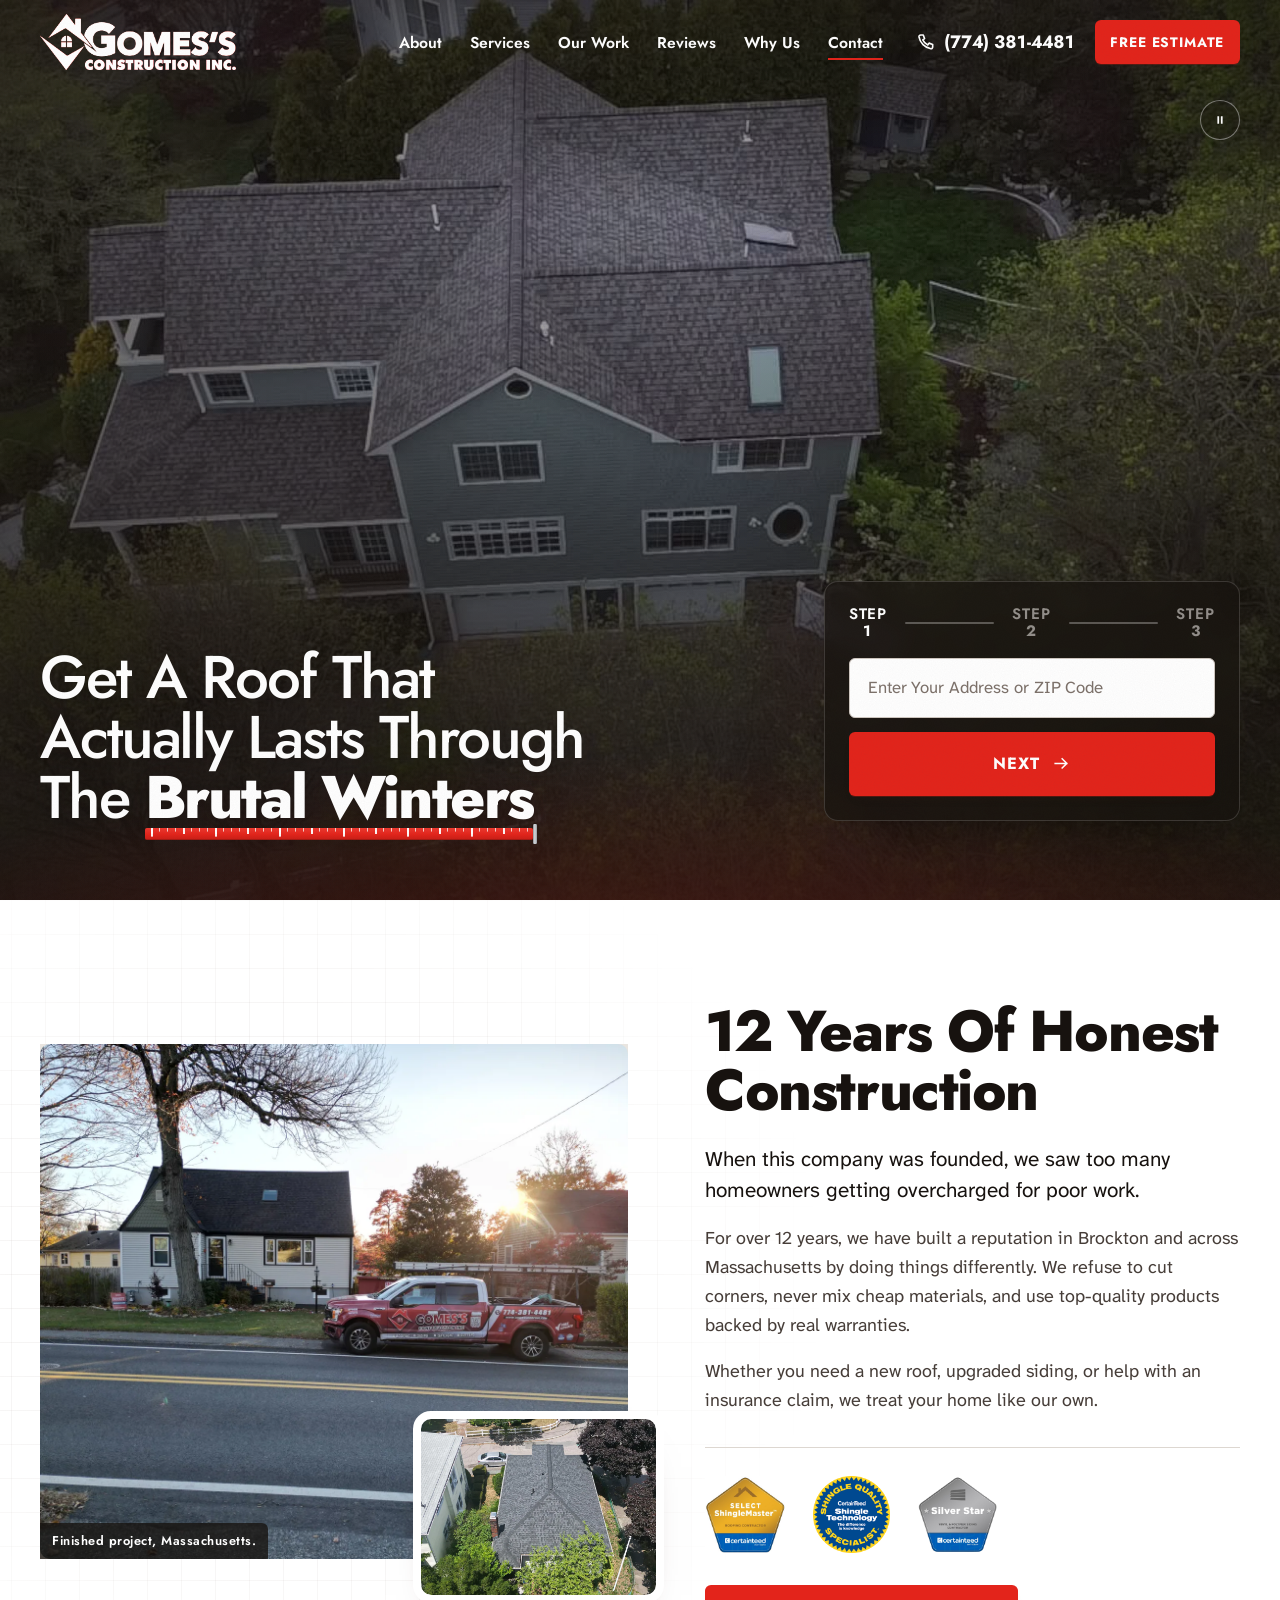
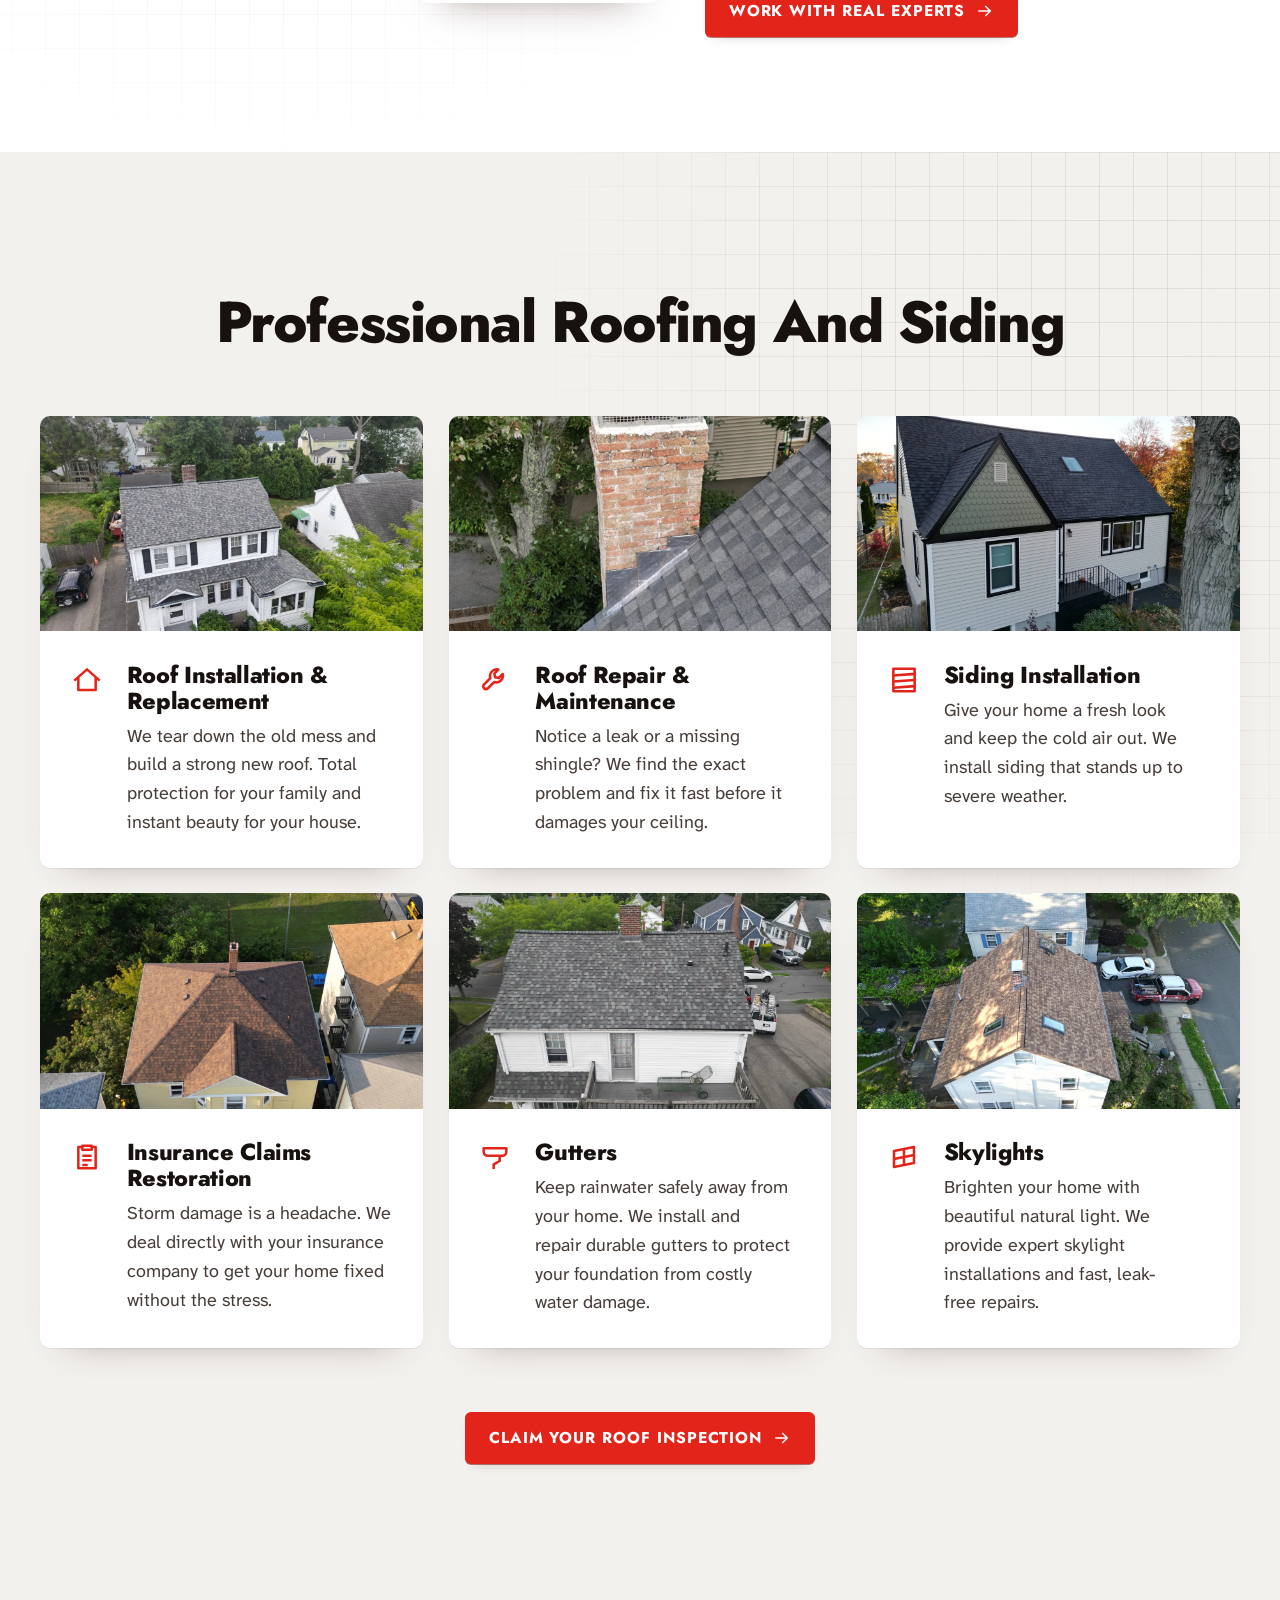
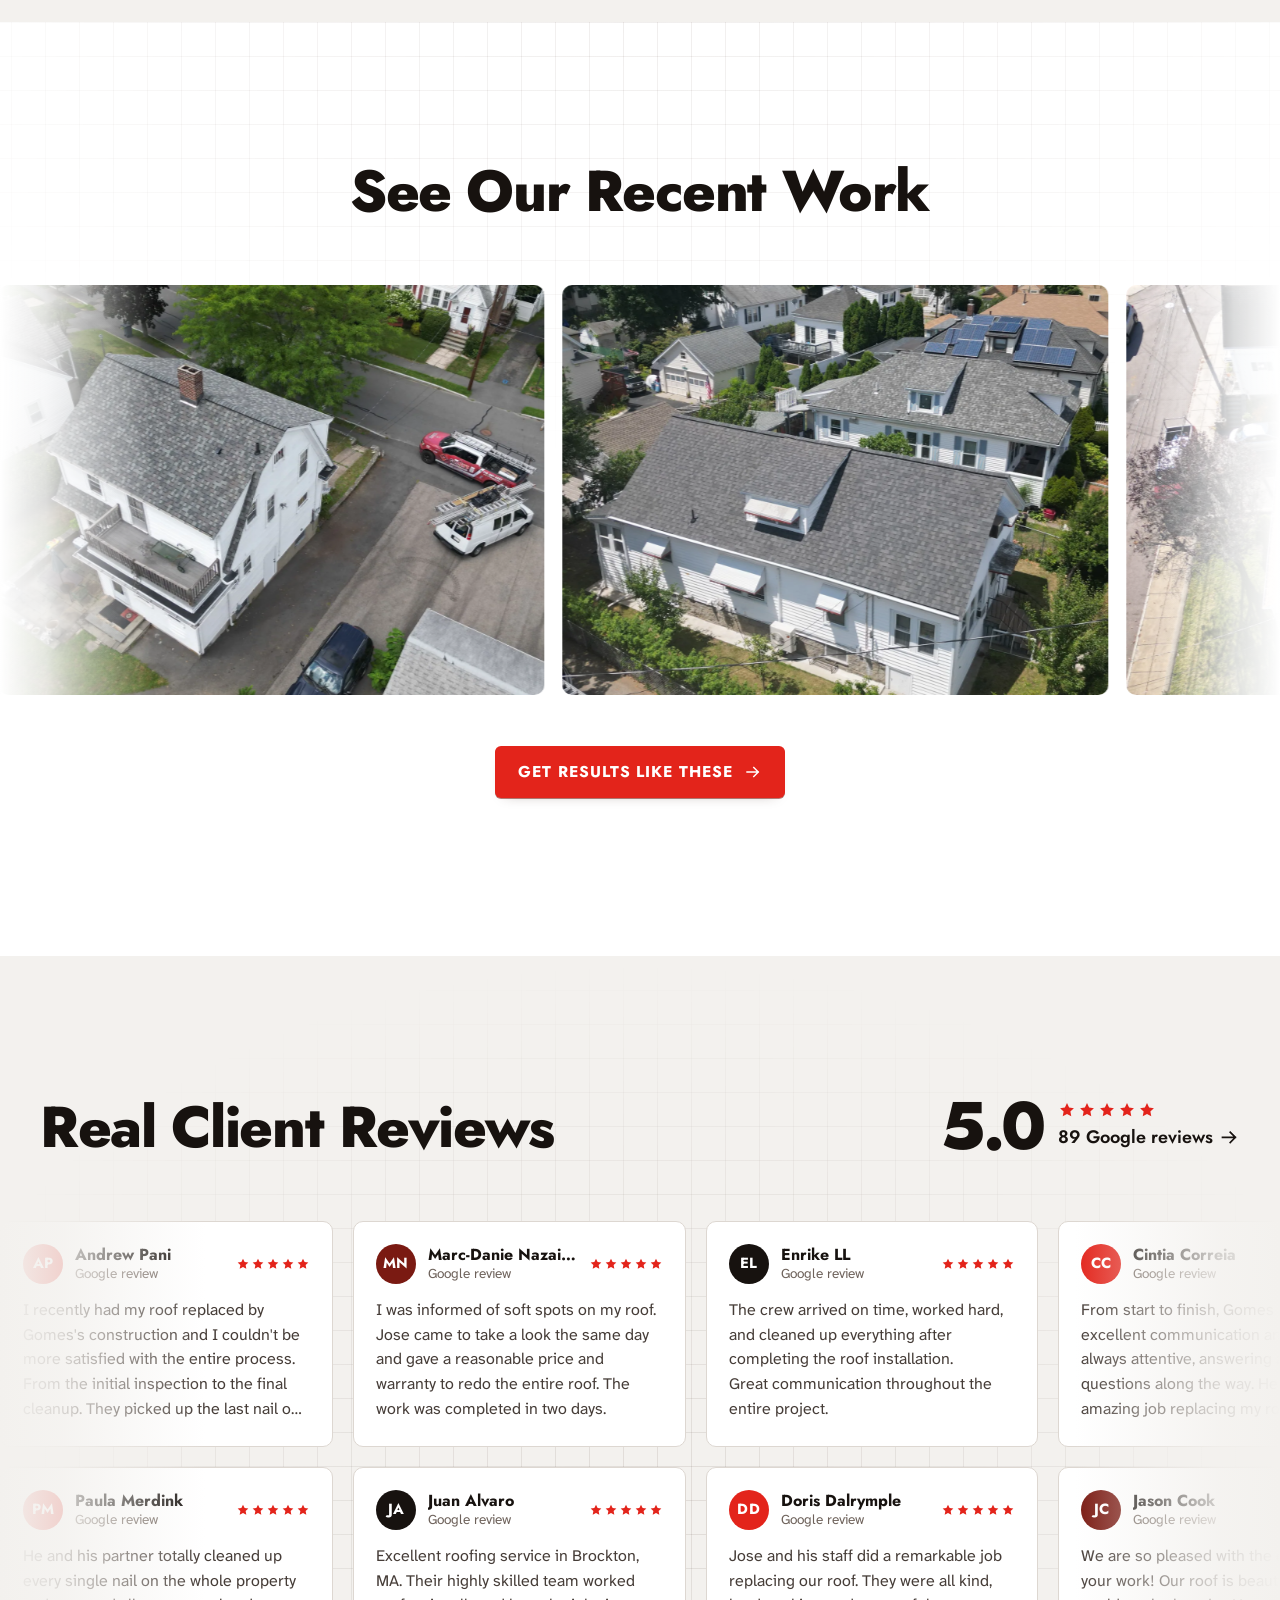
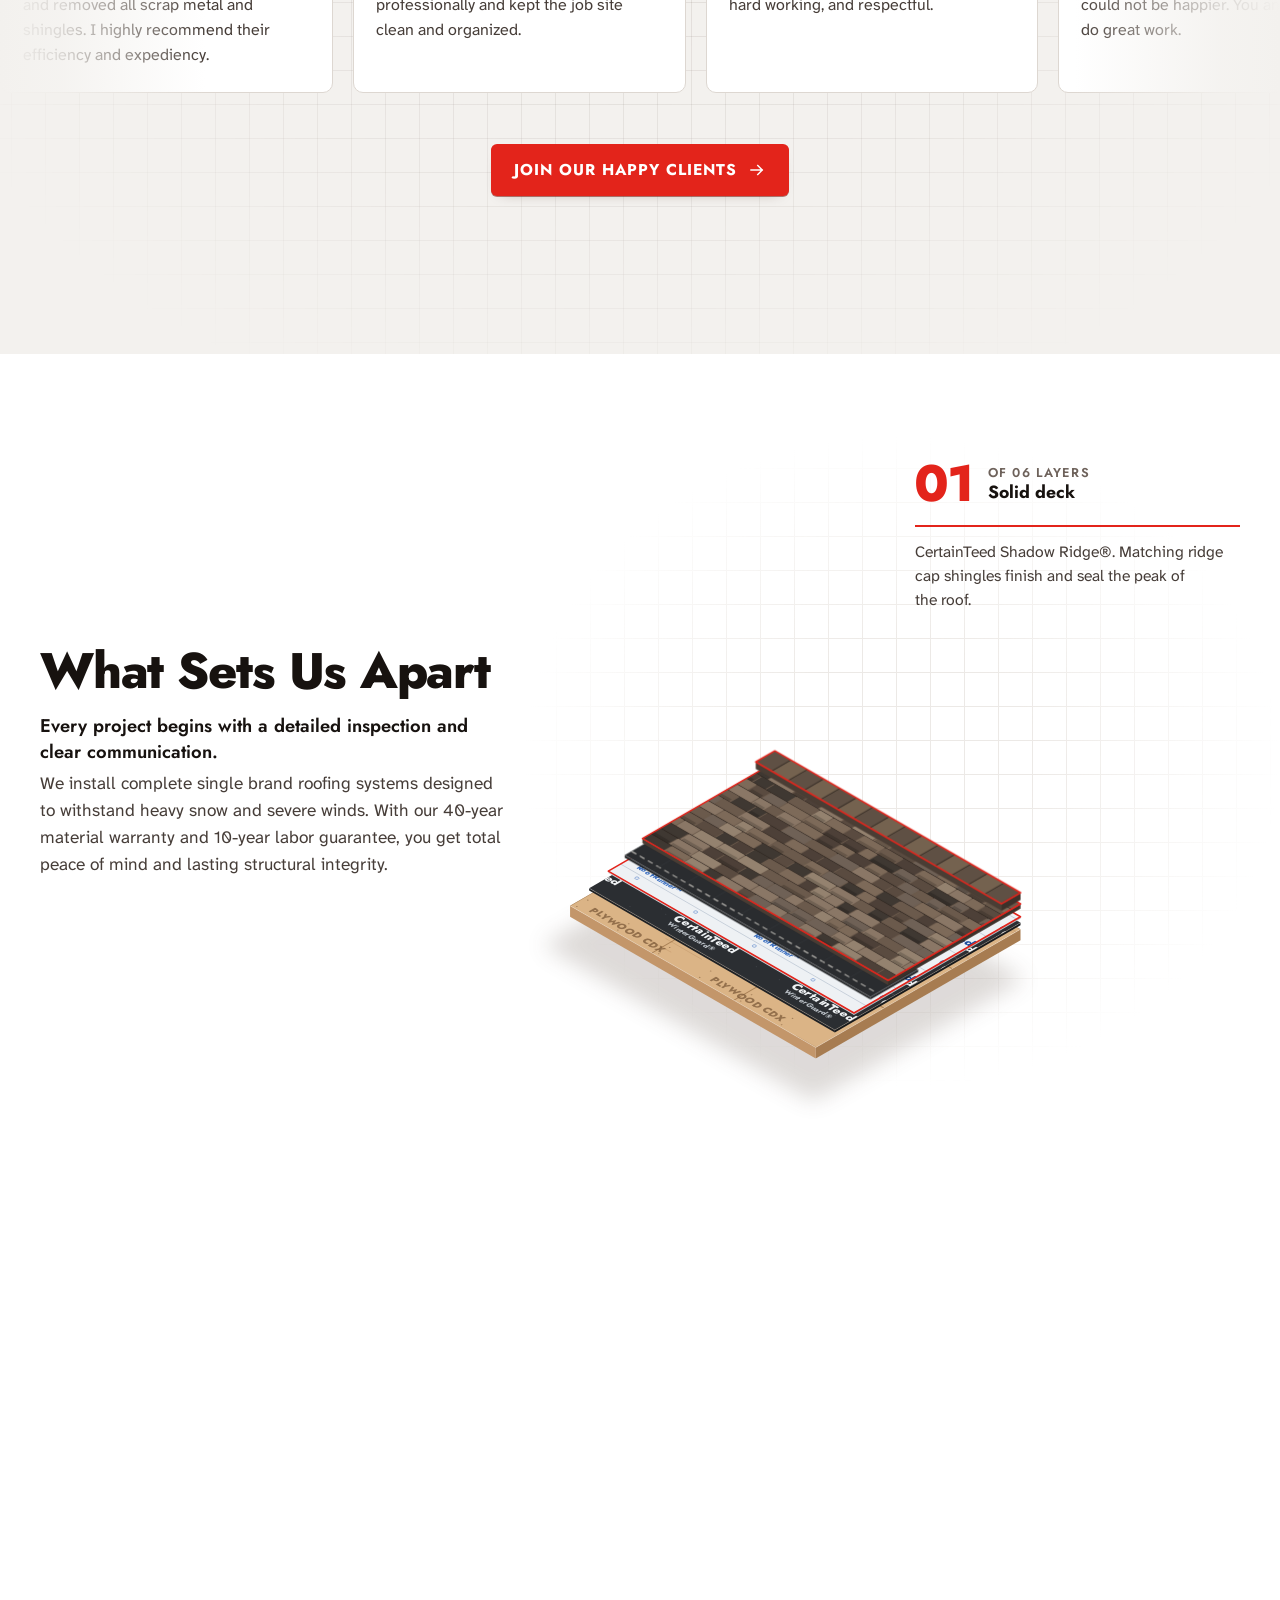
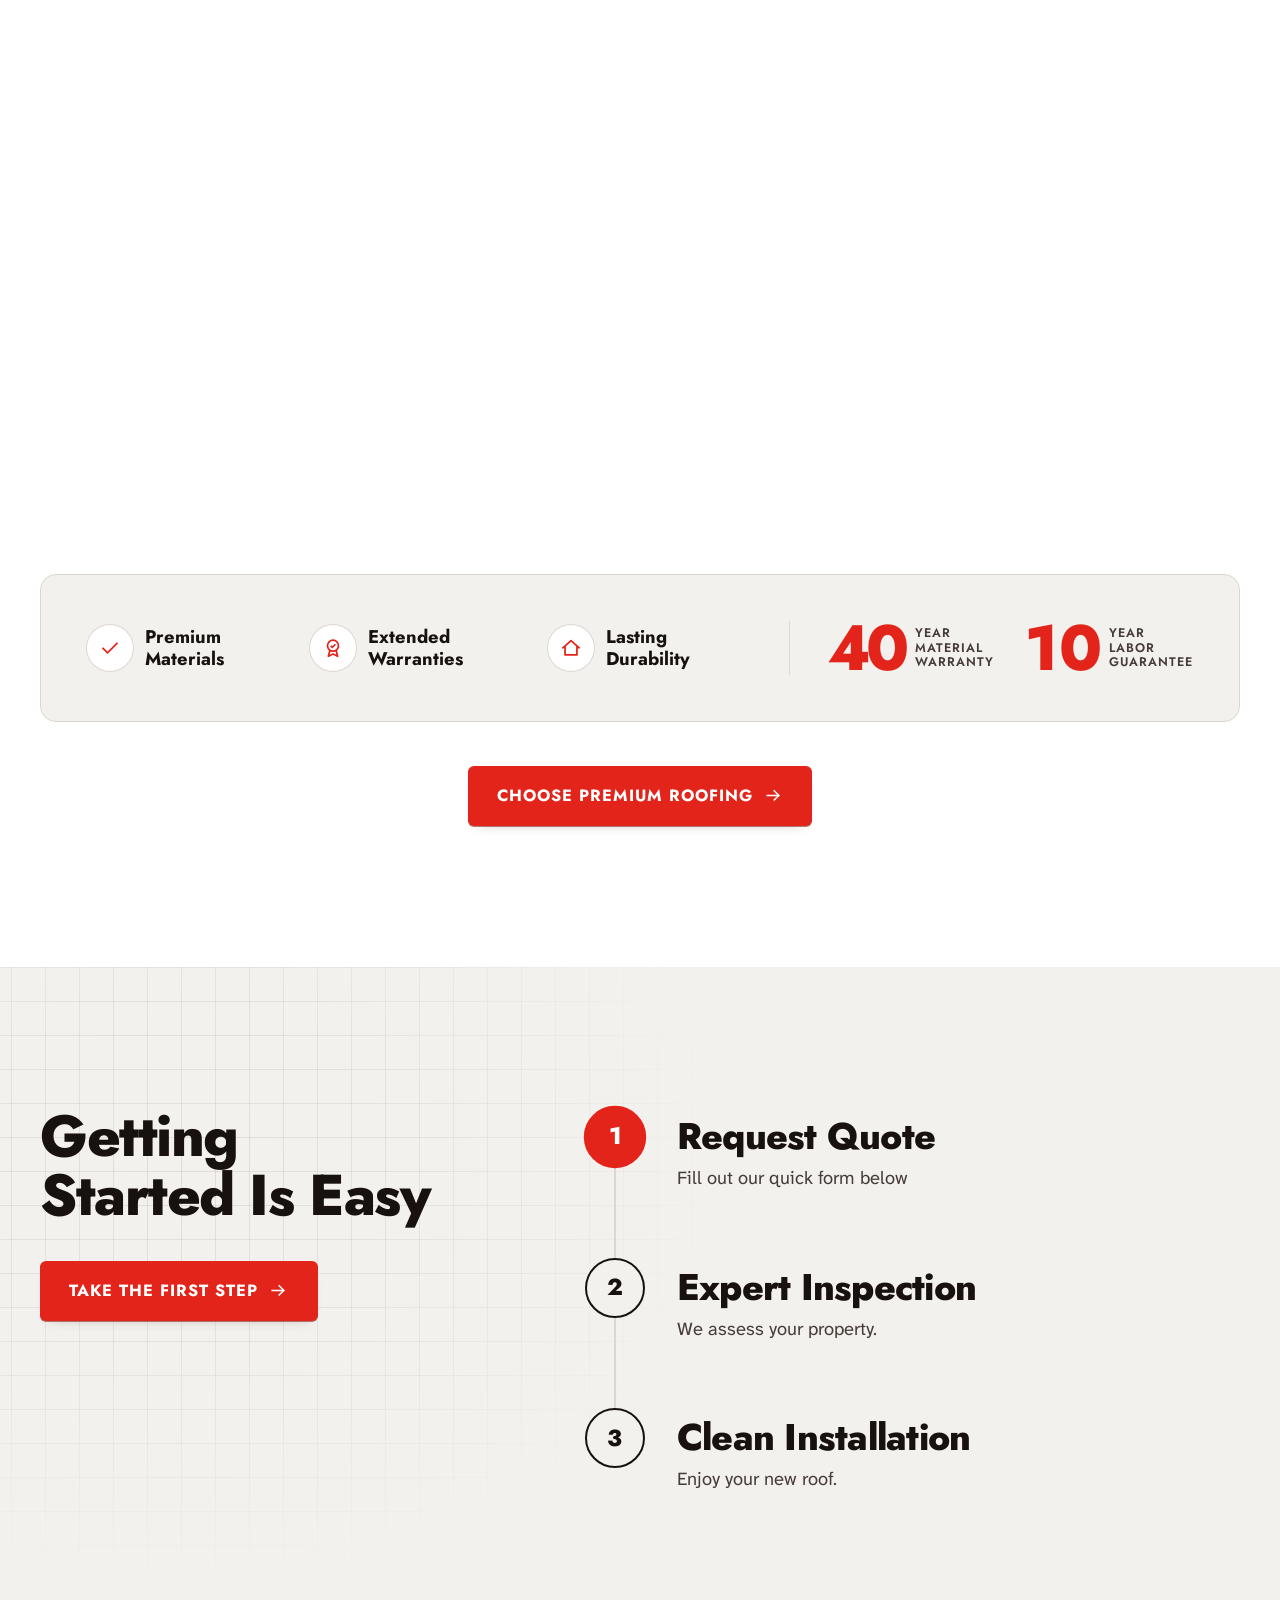
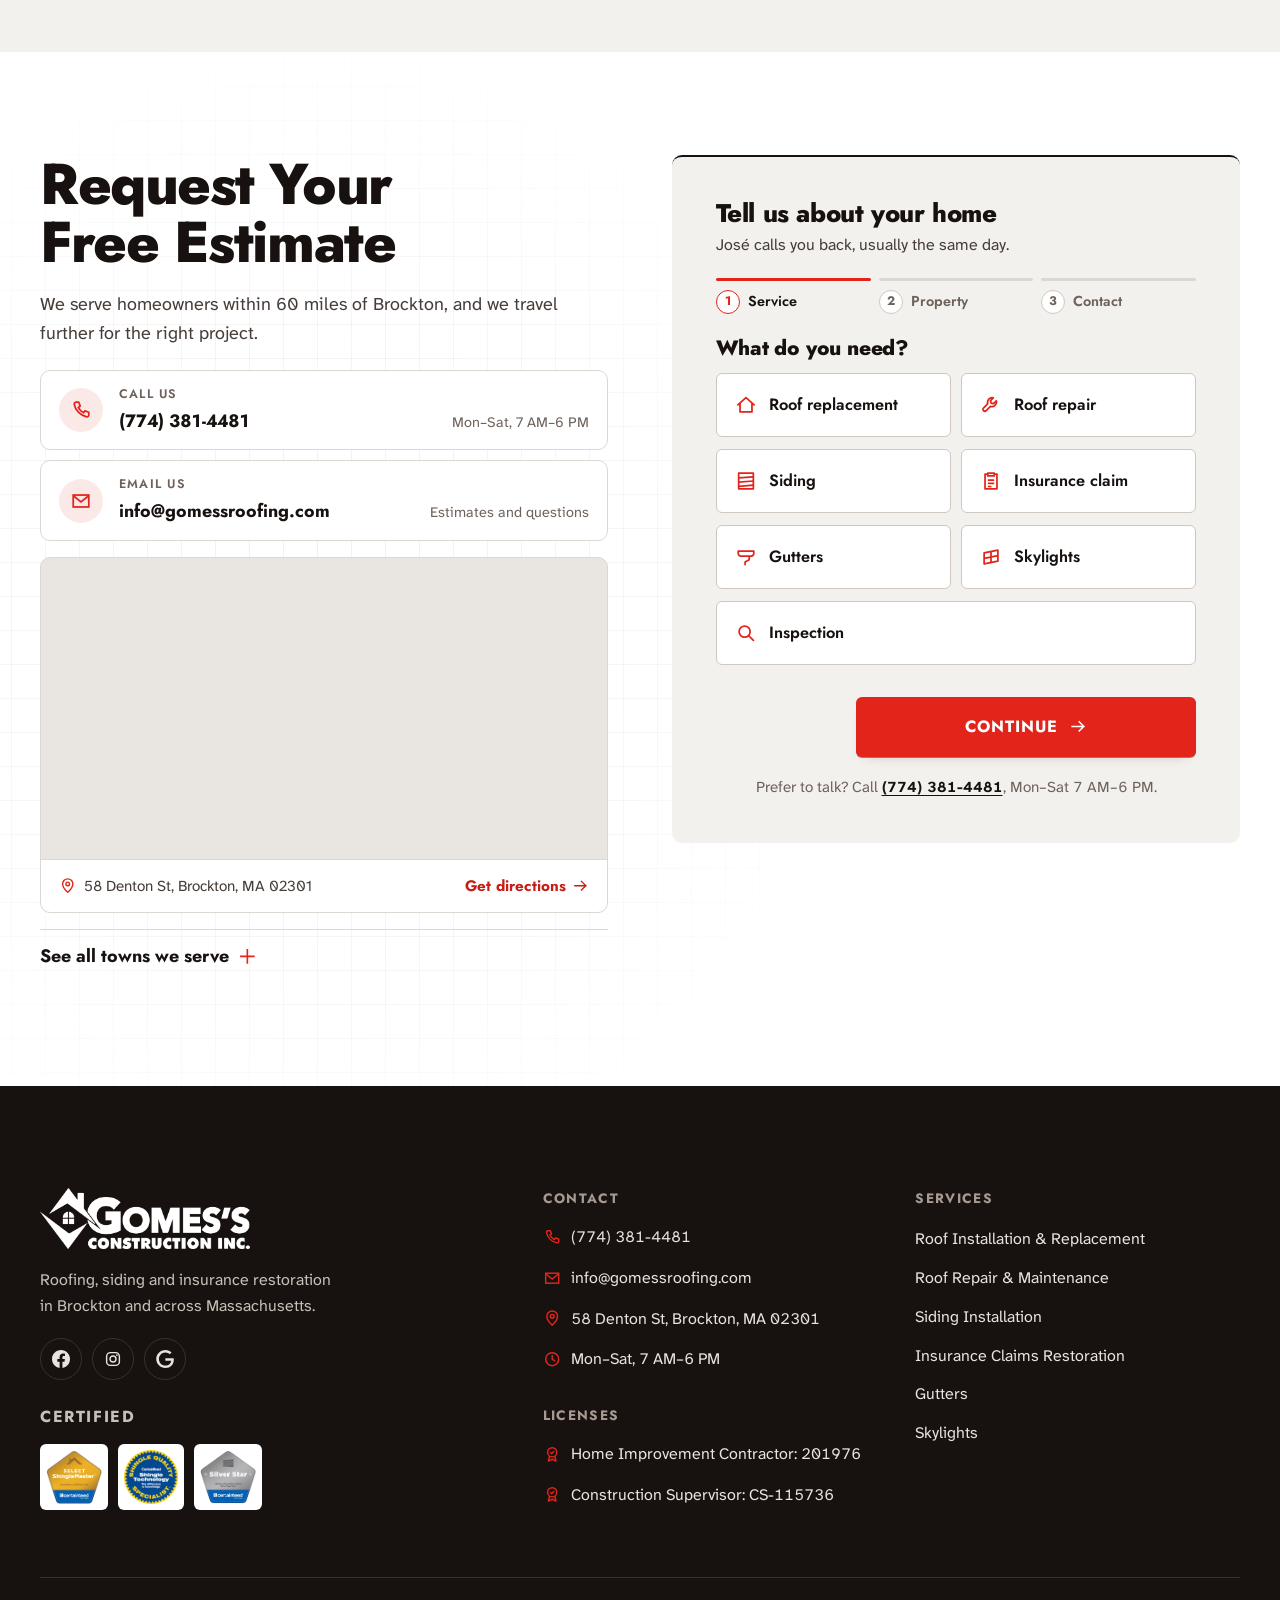
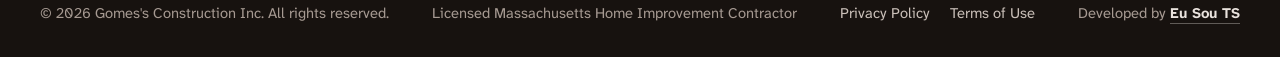
==== index.html @ e82a8c82 "Point the footer Google icon to the reviews panel Co-Authored-By: Claude Opus 5.5 <noreply@anthropic" ====
<!doctype html>
<html lang="en">
<head>
  <meta charset="utf-8">
  <meta name="viewport" content="width=device-width, initial-scale=1">
  <title>Gomes's Construction Inc. | Roofing &amp; Siding in Brockton, MA</title>
  <meta name="description" content="Roof replacement, roof repair, siding and insurance claim restoration in Brockton and across Massachusetts. Complete CertainTeed roofing systems with a 40-year material and 10-year labor guarantee.">
  <meta name="theme-color" content="#ffffff">
  <script>/* staging only: keep the test environment out of search engines */ if (/escolats\.com\.br$/.test(location.hostname)) { var m = document.createElement("meta"); m.name = "robots"; m.content = "noindex, nofollow"; document.head.appendChild(m); }</script>
  <link rel="icon" href="favicon.ico" sizes="32x32">
  <link rel="icon" href="assets/logo/favicon.svg" type="image/svg+xml">
  <link rel="apple-touch-icon" href="apple-touch-icon.png">
  <link rel="manifest" href="site.webmanifest">
  <link rel="author" href="humans.txt">
  <meta property="og:title" content="Gomes's Construction Inc. | Roofing &amp; Siding in Brockton, MA">
  <meta property="og:description" content="Get a roof that actually lasts through the brutal winters. 40-year material and 10-year labor guarantee.">
  <meta property="og:type" content="website">
  <meta property="og:url" content="https://gomessroofing.com/">
  <meta property="og:image" content="https://gomessroofing.com/assets/img/og-cover.jpg">
  <meta name="twitter:card" content="summary_large_image">
  <link rel="canonical" href="https://gomessroofing.com/">
  <link rel="preconnect" href="https://fonts.googleapis.com">
  <link rel="preconnect" href="https://fonts.gstatic.com" crossorigin>
  <link href="https://fonts.googleapis.com/css2?family=Atkinson+Hyperlegible+Next:wght@400;500;700&family=Jost:wght@500;600;700;800&display=swap" rel="stylesheet">
  <link rel="stylesheet" href="assets/css/styles.css?v=20261014">
  <script type="application/ld+json">
  {
    "@context": "https://schema.org",
    "@type": "RoofingContractor",
    "name": "Gomes's Construction Inc.",
    "url": "https://gomessroofing.com/",
    "telephone": "+1-774-381-4481",
    "email": "info@gomessroofing.com",
    "image": "https://gomessroofing.com/assets/img/og-cover.jpg",
    "address": {"@type": "PostalAddress", "streetAddress": "58 Denton St", "addressLocality": "Brockton", "addressRegion": "MA", "postalCode": "02301", "addressCountry": "US"},
    "geo": {"@type": "GeoCoordinates", "latitude": 42.0673345, "longitude": -71.0175669},
    "openingHoursSpecification": [{"@type": "OpeningHoursSpecification", "dayOfWeek": ["Monday","Tuesday","Wednesday","Thursday","Friday","Saturday"], "opens": "07:00", "closes": "18:00"}],
    "areaServed": {"@type": "GeoCircle", "geoMidpoint": {"@type": "GeoCoordinates", "latitude": 42.0834, "longitude": -71.0184}, "geoRadius": "96560"},
    "aggregateRating": {"@type": "AggregateRating", "ratingValue": "5.0", "reviewCount": "89"}
  }
  </script>
</head>
<body>
  <svg class="sprite" aria-hidden="true">
    <symbol id="i-arrow" viewBox="0 0 24 24"><path d="M4 12h15M13 6l6 6-6 6" fill="none" stroke="currentColor" stroke-width="1.9" stroke-linecap="square"/></symbol>
    <symbol id="i-phone" viewBox="0 0 24 24"><path d="M6.6 3.5h3l1.5 4.2-2.1 1.5a12 12 0 0 0 5.8 5.8l1.5-2.1 4.2 1.5v3a2 2 0 0 1-2.2 2A17 17 0 0 1 4.6 5.7a2 2 0 0 1 2-2.2Z" fill="none" stroke="currentColor" stroke-width="1.9" stroke-linejoin="round"/></symbol>
    <symbol id="i-star" viewBox="0 0 24 24"><path d="m12 2.8 2.8 5.9 6.4.8-4.7 4.4 1.2 6.4L12 17.2l-5.7 3.1 1.2-6.4-4.7-4.4 6.4-.8Z" fill="currentColor"/></symbol>
    <symbol id="i-check" viewBox="0 0 24 24"><path d="m4.5 12.5 4.8 4.7L19.5 7" fill="none" stroke="currentColor" stroke-width="1.9" stroke-linecap="square"/></symbol>
    <symbol id="i-pin" viewBox="0 0 24 24"><path d="M12 21s7-6.3 7-11.5A7 7 0 0 0 5 9.5C5 14.7 12 21 12 21Z" fill="none" stroke="currentColor" stroke-width="1.9"/><circle cx="12" cy="9.5" r="2.5" fill="none" stroke="currentColor" stroke-width="1.9"/></symbol>
    <symbol id="i-clock" viewBox="0 0 24 24"><circle cx="12" cy="12" r="8.5" fill="none" stroke="currentColor" stroke-width="1.9"/><path d="M12 7.5V12l3 2" fill="none" stroke="currentColor" stroke-width="1.9" stroke-linecap="square"/></symbol>
    <symbol id="i-mail" viewBox="0 0 24 24"><rect x="3.5" y="5.5" width="17" height="13" fill="none" stroke="currentColor" stroke-width="1.9"/><path d="m4 6.5 8 6.5 8-6.5" fill="none" stroke="currentColor" stroke-width="1.9"/></symbol>
    <symbol id="i-play" viewBox="0 0 24 24"><path d="M8 5.5v13l10.5-6.5Z" fill="currentColor"/></symbol>
    <symbol id="i-pause" viewBox="0 0 24 24"><path d="M7.5 5.5h3v13h-3zM13.5 5.5h3v13h-3z" fill="currentColor"/></symbol>
    <symbol id="i-roof" viewBox="0 0 24 24"><path d="M2.5 12.5 12 4l9.5 8.5M5.5 10v9.5h13V10" fill="none" stroke="currentColor" stroke-width="1.9" stroke-linejoin="round"/></symbol>
    <symbol id="i-wrench" viewBox="0 0 24 24"><path d="M14.5 4.2a5 5 0 0 0-6 6.4L3.8 15.3a2 2 0 0 0 2.9 2.9l4.7-4.7a5 5 0 0 0 6.4-6l-3 3-2.7-.6-.6-2.7Z" fill="none" stroke="currentColor" stroke-width="1.9" stroke-linejoin="round"/></symbol>
    <symbol id="i-siding" viewBox="0 0 24 24"><path d="M4 3.5h16v17H4z" fill="none" stroke="currentColor" stroke-width="1.9" stroke-linejoin="round"/><path d="M4 8.6 20 7.4M4 13.2 20 12M4 17.8 20 16.6" fill="none" stroke="currentColor" stroke-width="1.9"/></symbol>
    <symbol id="i-gutter" viewBox="0 0 24 24"><path d="M3.5 5.5h17V8a3 3 0 0 1-3 3h-11a3 3 0 0 1-3-3Z" fill="none" stroke="currentColor" stroke-width="1.9" stroke-linejoin="round"/><path d="M15.5 11v4l-4.5 2.5v3.5" fill="none" stroke="currentColor" stroke-width="1.9" stroke-linejoin="round"/></symbol>
    <symbol id="i-skylight" viewBox="0 0 24 24"><path d="m4.5 7.5 15-3v12l-15 3Z" fill="none" stroke="currentColor" stroke-width="1.9" stroke-linejoin="round"/><path d="M12 6v12M4.5 13.5l15-3" fill="none" stroke="currentColor" stroke-width="1.9"/></symbol>
    <symbol id="i-search" viewBox="0 0 24 24"><circle cx="10.5" cy="10.5" r="6" fill="none" stroke="currentColor" stroke-width="1.9"/><path d="m15 15 5 5" fill="none" stroke="currentColor" stroke-width="1.9" stroke-linecap="square"/></symbol>
    <symbol id="i-plus" viewBox="0 0 24 24"><path d="M12 4.5v15M4.5 12h15" fill="none" stroke="currentColor" stroke-width="1.9" stroke-linecap="square"/></symbol>
    <symbol id="i-seal" viewBox="0 0 24 24"><circle cx="12" cy="9.5" r="6" fill="none" stroke="currentColor" stroke-width="1.9"/><path d="m8.6 14.5-1.6 6.5 5-2.4 5 2.4-1.6-6.5" fill="none" stroke="currentColor" stroke-width="1.9" stroke-linejoin="round"/><path d="m9.6 9.6 1.7 1.7 3.3-3.4" fill="none" stroke="currentColor" stroke-width="1.9"/></symbol>
    <symbol id="i-claim" viewBox="0 0 24 24"><path d="M8.5 4.5h-3v16h13v-16h-3" fill="none" stroke="currentColor" stroke-width="1.9" stroke-linejoin="round"/><path d="M8.5 3.5h7v3h-7z" fill="none" stroke="currentColor" stroke-width="1.9" stroke-linejoin="round"/><path d="M8.5 11h7M8.5 14.5h7M8.5 18h4" fill="none" stroke="currentColor" stroke-width="1.9"/></symbol>
    <symbol id="i-facebook" viewBox="0 0 24 24"><path d="M24 12.07C24 5.41 18.63 0 12 0S0 5.4 0 12.07C0 18.1 4.39 23.1 10.13 24v-8.44H7.08v-3.49h3.04V9.41c0-3.02 1.8-4.7 4.54-4.7 1.31 0 2.68.24 2.68.24v2.97h-1.5c-1.5 0-1.96.93-1.96 1.89v2.26h3.32l-.53 3.5h-2.8V24C19.62 23.1 24 18.1 24 12.07" fill="currentColor"/></symbol>
    <symbol id="i-instagram" viewBox="0 0 24 24"><rect x="3.5" y="3.5" width="17" height="17" rx="5" fill="none" stroke="currentColor" stroke-width="1.9"/><circle cx="12" cy="12" r="4" fill="none" stroke="currentColor" stroke-width="1.9"/><circle cx="17.2" cy="6.8" r="1.2" fill="currentColor"/></symbol>
    <symbol id="i-google" viewBox="0 0 24 24"><path d="M12.48 10.92v3.28h7.84c-.24 1.84-.85 3.19-1.79 4.13-1.15 1.15-2.93 2.4-6.05 2.4-4.83 0-8.6-3.89-8.6-8.72s3.77-8.72 8.6-8.72c2.6 0 4.51 1.03 5.91 2.35l2.31-2.31C18.75 1.44 16.13 0 12.48 0 5.87 0 .31 5.39.31 12s5.56 12 12.17 12c3.57 0 6.27-1.17 8.37-3.36 2.16-2.16 2.84-5.21 2.84-7.67 0-.76-.05-1.47-.17-2.05H12.48z" fill="currentColor"/></symbol>
  </svg>

  <a class="skip" href="#main">Skip to content</a>

  <header class="site-header is-over" data-header>
    <div class="wrap site-header__row">
      <a class="brand" href="#top" aria-label="Gomes's Construction Inc. home">
        <img class="brand__dark" src="assets/logo/gomes-logo.webp" alt="Gomes's Construction Inc." width="1320" height="383">
        <img class="brand__light" src="assets/logo/gomes-logo-white.webp" alt="" aria-hidden="true" width="1320" height="383">
      </a>
      <nav class="nav" aria-label="Primary">
        <ul>
          <li><a href="#about">About</a></li>
          <li><a href="#services">Services</a></li>
          <li><a href="#work">Our Work</a></li>
          <li><a href="#reviews">Reviews</a></li>
          <li><a href="#system">Why Us</a></li>
          <li><a href="#estimate">Contact</a></li>
        </ul>
      </nav>
      <div class="site-header__actions">
        <a class="tel" href="tel:+17743814481"><svg class="ico" aria-hidden="true"><use href="#i-phone"/></svg><span>(774) 381-4481</span></a>
        <a class="btn btn--sm" href="#estimate">Free Estimate</a>
      </div>
      <button class="menu-btn" type="button" aria-expanded="false" aria-controls="mobile-nav" data-menu-btn>
        <span class="menu-btn__bars" aria-hidden="true"></span><span class="sr">Menu</span>
      </button>
    </div>
    <nav class="mobile-nav" id="mobile-nav" aria-label="Mobile" data-mobile-nav hidden>
      <ul>
        <li><a href="#about">About</a></li>
        <li><a href="#services">Services</a></li>
        <li><a href="#work">Our Work</a></li>
        <li><a href="#reviews">Reviews</a></li>
        <li><a href="#system">Why Us</a></li>
        <li><a href="#process">How It Works</a></li>
        <li><a href="#estimate">Contact</a></li>
      </ul>
      <a class="btn btn--block" href="#estimate">Start Your Roof Upgrade<svg class="ico" aria-hidden="true"><use href="#i-arrow"/></svg></a>
    </nav>
  </header>

  <main id="main">
    <!-- HERO -->
    <section class="hero" id="top">
      <div class="hero__media" aria-hidden="true">
        <video class="hero__video" data-hero-video autoplay muted loop playsinline preload="auto" poster="assets/video/hero-b-poster.jpg">
          <source src="assets/video/hero-b.mp4" type="video/mp4">
        </video>
      </div>
      <div class="wrap hero__grid">
        <h1 class="hero__title"><span class="hero__line">Get A Roof That</span> <span class="hero__line">Actually Lasts Through</span> <span class="hero__line">The <em class="hero__em">Brutal Winters</em></span></h1>
        <div class="hero__side">
          <form class="form form--hero" data-form data-antispam action="https://api.web3forms.com/submit" method="POST" novalidate>
            <input type="hidden" name="access_key" value="YOUR_WEB3FORMS_ACCESS_KEY">
            <input type="hidden" name="subject" value="New estimate request from gomessroofing.com">
            <input type="hidden" name="from_name" value="Gomes's Construction Website">
            <input type="checkbox" name="botcheck" class="hp" tabindex="-1" autocomplete="off" aria-hidden="true">
            <input type="text" name="website" class="hp" tabindex="-1" autocomplete="off" aria-hidden="true">

            <ol class="hsteps" aria-label="Form progress">
              <li class="is-current" data-step-dot><span class="hsteps__label">Step <b>1</b></span></li>
              <li data-step-dot><span class="hsteps__label">Step <b>2</b></span></li>
              <li data-step-dot><span class="hsteps__label">Step <b>3</b></span></li>
            </ol>

            <div class="form__body">
              <div class="fstep is-active" data-step>
                <div class="field">
                  <label class="sr" for="hf-address">Property address or ZIP code</label>
                  <input id="hf-address" name="address" type="text" autocomplete="street-address" required placeholder="Enter Your Address or ZIP Code">
                  <p class="field__err" data-err>Add the address or ZIP of the property.</p>
                </div>
              </div>

              <div class="fstep" data-step hidden>
                <fieldset class="field">
                  <legend class="step__q">What do you need?</legend>
                  <div class="chips chips--grid">
                    <label class="chip"><input type="radio" name="service" value="Roof Replacement" required><span><svg class="ico" aria-hidden="true"><use href="#i-roof"/></svg>Roof replacement</span></label>
                    <label class="chip"><input type="radio" name="service" value="Roof Repair"><span><svg class="ico" aria-hidden="true"><use href="#i-wrench"/></svg>Roof repair</span></label>
                    <label class="chip"><input type="radio" name="service" value="Siding"><span><svg class="ico" aria-hidden="true"><use href="#i-siding"/></svg>Siding</span></label>
                    <label class="chip"><input type="radio" name="service" value="Insurance Claim / Storm Damage"><span><svg class="ico" aria-hidden="true"><use href="#i-claim"/></svg>Insurance claim</span></label>
                    <label class="chip"><input type="radio" name="service" value="Gutters"><span><svg class="ico" aria-hidden="true"><use href="#i-gutter"/></svg>Gutters</span></label>
                    <label class="chip"><input type="radio" name="service" value="Skylights"><span><svg class="ico" aria-hidden="true"><use href="#i-skylight"/></svg>Skylights</span></label>
                    <label class="chip"><input type="radio" name="service" value="Roof Inspection"><span><svg class="ico" aria-hidden="true"><use href="#i-search"/></svg>Inspection</span></label>
                  </div>
                  <p class="field__err" data-err>Choose the service you need.</p>
                </fieldset>
              </div>

              <div class="fstep" data-step hidden>
                <div class="field">
                  <label class="sr" for="hf-name">Full name</label>
                  <input id="hf-name" name="name" type="text" autocomplete="name" required placeholder="Full Name">
                  <p class="field__err" data-err>Please enter your name.</p>
                </div>
                <div class="field">
                  <label class="sr" for="hf-phone">Phone</label>
                  <input id="hf-phone" name="phone" type="tel" autocomplete="tel" inputmode="tel" required placeholder="Phone Number">
                  <p class="field__err" data-err>Enter a phone number so we can call you back.</p>
                </div>
                <div class="field">
                  <label class="sr" for="hf-email">Email</label>
                  <input id="hf-email" name="email" type="email" autocomplete="email" required placeholder="Email">
                  <p class="field__err" data-err>Enter a valid email, like name@email.com.</p>
                </div>
              </div>
            </div>

            <div class="form__nav">
              <button class="form__back" type="button" data-back hidden><svg class="ico" aria-hidden="true"><use href="#i-arrow"/></svg>Back</button>
              <button class="btn btn--lg" type="button" data-next>Next<svg class="ico" aria-hidden="true"><use href="#i-arrow"/></svg></button>
              <button class="btn btn--lg" type="submit" data-submit hidden>
                <span data-submit-label>Request My Free Estimate</span><svg class="ico" aria-hidden="true"><use href="#i-arrow"/></svg>
              </button>
            </div>
            <p class="form__status" role="status" aria-live="polite" data-status></p>          </form>
        </div>
      </div>
      <button class="hero__toggle" type="button" data-hero-toggle aria-label="Pause background video"><svg aria-hidden="true"><use href="#i-pause"/></svg></button>
    </section>


    <!-- ABOUT -->
    <section class="about section has-grid" id="about">
      <div class="wrap about__grid">
        <figure class="about__photo plate" data-reveal>
          <img src="assets/img/about-truck-finished-home.webp" alt="Gomes&#39;s Construction truck parked in front of a finished home at sunset" width="1400" height="1050" loading="lazy">
          <figcaption>Finished project, Massachusetts.</figcaption>
          <img class="about__inset" src="assets/img/about-shingle-detail.webp" alt="Close aerial view of new gray architectural shingles on a finished roof" width="900" height="675" loading="lazy">
        </figure>
        <div class="about__copy">
          <h2 class="h2" data-reveal>12 Years Of Honest Construction</h2>
          <div class="prose" data-reveal>
            <p class="lede">When this company was founded, we saw too many homeowners getting overcharged for poor work.</p>
            <p>For over 12 years, we have built a reputation in Brockton and across Massachusetts by doing things differently. We refuse to cut corners, never mix cheap materials, and use top-quality products backed by real warranties.</p>
            <p>Whether you need a new roof, upgraded siding, or help with an insurance claim, we treat your home like our own.</p>
          </div>
          <ul class="about__badges" aria-label="CertainTeed certifications" data-reveal>
            <li><img src="assets/badges/shingle-master.jpg" alt="CertainTeed SELECT ShingleMaster roofing contractor" width="496" height="476" loading="lazy"></li>
            <li><img src="assets/badges/shingle.png" alt="CertainTeed Shingle Quality Specialist" width="512" height="512" loading="lazy"></li>
            <li><img src="assets/badges/image1.png" alt="CertainTeed Silver Star vinyl and polymer siding contractor" width="491" height="478" loading="lazy"></li>
          </ul>
          <a class="btn" href="#estimate" data-reveal>Work With Real Experts<svg class="ico" aria-hidden="true"><use href="#i-arrow"/></svg></a>
        </div>
      </div>
    </section>

    <!-- SERVICES -->
    <section class="services section section--tint has-grid" id="services">
      <div class="wrap">
        <header class="section-head">
          <h2 class="h2" data-reveal>Professional Roofing And Siding</h2>
        </header>
        <div class="svc-grid" data-stagger>
          <article class="svc-card" data-reveal>
            <figure class="svc-card__media"><img src="assets/img/service-roof-replacement.webp" alt="Aerial view of a new gray shingle roof on a white colonial home" width="1200" height="900" loading="lazy"></figure>
            <div class="svc-card__body">
              <svg class="svc-card__ico" aria-hidden="true"><use href="#i-roof"/></svg>
              <h3>Roof Installation &amp; Replacement</h3>
              <p>We tear down the old mess and build a strong new roof. Total protection for your family and instant beauty for your house.</p>
            </div>
          </article>
          <article class="svc-card" data-reveal>
            <figure class="svc-card__media"><img src="assets/img/service-roof-repair.webp" alt="Close-up of new flashing where a brick chimney meets the shingles" width="1200" height="900" loading="lazy"></figure>
            <div class="svc-card__body">
              <svg class="svc-card__ico" aria-hidden="true"><use href="#i-wrench"/></svg>
              <h3>Roof Repair &amp; Maintenance</h3>
              <p>Notice a leak or a missing shingle? We find the exact problem and fix it fast before it damages your ceiling.</p>
            </div>
          </article>
          <article class="svc-card" data-reveal>
            <figure class="svc-card__media"><img src="assets/img/service-siding.webp" alt="Home with new white siding, a green shingle gable and a black roof" width="1200" height="900" loading="lazy"></figure>
            <div class="svc-card__body">
              <svg class="svc-card__ico" aria-hidden="true"><use href="#i-siding"/></svg>
              <h3>Siding Installation</h3>
              <p>Give your home a fresh look and keep the cold air out. We install siding that stands up to severe weather.</p>
            </div>
          </article>
          <article class="svc-card" data-reveal>
            <figure class="svc-card__media"><img src="assets/img/service-insurance-restoration.webp" alt="Finished brown shingle roof on a yellow home" width="1200" height="900" loading="lazy"></figure>
            <div class="svc-card__body">
              <svg class="svc-card__ico" aria-hidden="true"><use href="#i-claim"/></svg>
              <h3>Insurance Claims Restoration</h3>
              <p>Storm damage is a headache. We deal directly with your insurance company to get your home fixed without the stress.</p>
            </div>
          </article>
          <article class="svc-card" data-reveal>
            <figure class="svc-card__media"><img src="assets/img/service-gutters.webp" alt="Roof edge and white gutters on a home with a new gray shingle roof" width="1200" height="900" loading="lazy"></figure>
            <div class="svc-card__body">
              <svg class="svc-card__ico" aria-hidden="true"><use href="#i-gutter"/></svg>
              <h3>Gutters</h3>
              <p>Keep rainwater safely away from your home. We install and repair durable gutters to protect your foundation from costly water damage.</p>
            </div>
          </article>
          <article class="svc-card" data-reveal>
            <figure class="svc-card__media"><img src="assets/img/service-skylights.webp" alt="Brown shingle roof with skylights on a white home" width="1200" height="900" loading="lazy"></figure>
            <div class="svc-card__body">
              <svg class="svc-card__ico" aria-hidden="true"><use href="#i-skylight"/></svg>
              <h3>Skylights</h3>
              <p>Brighten your home with beautiful natural light. We provide expert skylight installations and fast, leak-free repairs.</p>
            </div>
          </article>
        </div>
        <div class="section-cta">
          <a class="btn" href="#estimate">Claim Your Roof Inspection<svg class="ico" aria-hidden="true"><use href="#i-arrow"/></svg></a>
        </div>
      </div>
    </section>

    <!-- PORTFOLIO -->
    <section class="work section has-grid" id="work">
      <div class="wrap">
        <header class="section-head section-head--split">
          <h2 class="h2" data-reveal>See Our Recent Work</h2>
        </header>
      </div>
      <div class="carousel" data-carousel tabindex="0" role="region" aria-roledescription="carousel" aria-label="Photos of recent roofing and siding projects. Drag or use the arrow keys to browse.">
        <div class="carousel__track" data-carousel-track>
          <ul class="carousel__set">
            <li><img src="assets/img/work-gray-roof-colonial.webp" alt="New gray shingle roof on a white colonial home, with the company trucks on the street" width="1400" height="1050" loading="lazy" draggable="false"></li>
            <li><img src="assets/img/work-gray-roof-bungalow.webp" alt="Completed gray shingle roofs on two neighboring homes" width="1400" height="1050" loading="lazy" draggable="false"></li>
            <li><img src="assets/img/work-brown-roof-white-home.webp" alt="Finished brown shingle roof on a white home" width="1400" height="1050" loading="lazy" draggable="false"></li>
            <li><img src="assets/img/work-gray-roof-white-colonial.webp" alt="New gray shingle roof on a white colonial home with black shutters" width="1400" height="1050" loading="lazy" draggable="false"></li>
            <li><img src="assets/img/work-gray-roof-hip.webp" alt="Completed gray shingle roof with a dormer, seen from above" width="1400" height="1050" loading="lazy" draggable="false"></li>
            <li><img src="assets/img/work-brown-roof-ranch.webp" alt="Finished brown shingle roof on a white ranch home" width="1400" height="983" loading="lazy" draggable="false"></li>
            <li><img src="assets/img/work-black-roof-white-siding.webp" alt="Finished home with a black roof and new white siding" width="1400" height="1050" loading="lazy" draggable="false"></li>
            <li><img src="assets/img/work-charcoal-roof-townhome.webp" alt="New charcoal shingle roof with a dormer in warm evening light" width="1400" height="1050" loading="lazy" draggable="false"></li>
            <li><img src="assets/img/work-gray-roof-neighborhood.webp" alt="Completed gray shingle roof in a Massachusetts neighborhood" width="1400" height="1050" loading="lazy" draggable="false"></li>
          </ul>
        </div>
      </div>
      <div class="wrap">
        <div class="section-cta">
          <a class="btn" href="#estimate">Get Results Like These<svg class="ico" aria-hidden="true"><use href="#i-arrow"/></svg></a>
        </div>
      </div>
    </section>

    <!-- REVIEWS -->
    <section class="reviews section section--tint has-grid" id="reviews">
      <div class="wrap">
        <header class="section-head section-head--split">
          <h2 class="h2" data-reveal>Real Client Reviews</h2>
          <a class="score" href="https://www.google.com/maps/place/Gomes%E2%80%99s+Construction+Inc./@42.0673345,-71.0175669,17z/data=!4m8!3m7!1s0x6c7b41bbc3cda0db:0x618fe157af3d7556!8m2!3d42.0673345!4d-71.0175669!9m1!1b1" target="_blank" rel="noopener" data-reveal>
            <span class="score__num">5.0</span>
            <span class="score__meta">
              <span class="stars" aria-hidden="true"><svg><use href="#i-star"/></svg><svg><use href="#i-star"/></svg><svg><use href="#i-star"/></svg><svg><use href="#i-star"/></svg><svg><use href="#i-star"/></svg></span>
              <span>89 Google reviews <svg class="ico" aria-hidden="true"><use href="#i-arrow"/></svg></span>
            </span>
          </a>
        </header>

      </div>
      <div class="reviews__marquee">
      <div class="rmq">
        <div class="rmq__track">
          <ul class="rmq__group">
            <li class="rv">
              <div class="rv__head">
                <span class="rv__avatar rv__avatar--0" aria-hidden="true">AP</span>
                <span class="rv__who"><b>Andrew Pani</b><span>Google review</span></span>
                <span class="rv__stars" role="img" aria-label="5 out of 5 stars"><svg><use href="#i-star"/></svg><svg><use href="#i-star"/></svg><svg><use href="#i-star"/></svg><svg><use href="#i-star"/></svg><svg><use href="#i-star"/></svg></span>
              </div>
              <blockquote><p>I recently had my roof replaced by Gomes's construction and I couldn't be more satisfied with the entire process. From the initial inspection to the final cleanup. They picked up the last nail on the ground.</p></blockquote>
            </li>
            <li class="rv">
              <div class="rv__head">
                <span class="rv__avatar rv__avatar--1" aria-hidden="true">MN</span>
                <span class="rv__who"><b>Marc-Danie Nazaire</b><span>Google review</span></span>
                <span class="rv__stars" role="img" aria-label="5 out of 5 stars"><svg><use href="#i-star"/></svg><svg><use href="#i-star"/></svg><svg><use href="#i-star"/></svg><svg><use href="#i-star"/></svg><svg><use href="#i-star"/></svg></span>
              </div>
              <blockquote><p>I was informed of soft spots on my roof. Jose came to take a look the same day and gave a reasonable price and warranty to redo the entire roof. The work was completed in two days.</p></blockquote>
            </li>
            <li class="rv">
              <div class="rv__head">
                <span class="rv__avatar rv__avatar--2" aria-hidden="true">EL</span>
                <span class="rv__who"><b>Enrike LL</b><span>Google review</span></span>
                <span class="rv__stars" role="img" aria-label="5 out of 5 stars"><svg><use href="#i-star"/></svg><svg><use href="#i-star"/></svg><svg><use href="#i-star"/></svg><svg><use href="#i-star"/></svg><svg><use href="#i-star"/></svg></span>
              </div>
              <blockquote><p>The crew arrived on time, worked hard, and cleaned up everything after completing the roof installation. Great communication throughout the entire project.</p></blockquote>
            </li>
            <li class="rv">
              <div class="rv__head">
                <span class="rv__avatar rv__avatar--0" aria-hidden="true">CC</span>
                <span class="rv__who"><b>Cintia Correia</b><span>Google review</span></span>
                <span class="rv__stars" role="img" aria-label="5 out of 5 stars"><svg><use href="#i-star"/></svg><svg><use href="#i-star"/></svg><svg><use href="#i-star"/></svg><svg><use href="#i-star"/></svg><svg><use href="#i-star"/></svg></span>
              </div>
              <blockquote><p>From start to finish, Gomes showed excellent communication and was always attentive, answering all my questions along the way. He did an amazing job replacing my roof.</p></blockquote>
            </li>
            <li class="rv">
              <div class="rv__head">
                <span class="rv__avatar rv__avatar--1" aria-hidden="true">L</span>
                <span class="rv__who"><b>Laurell</b><span>Google review</span></span>
                <span class="rv__stars" role="img" aria-label="5 out of 5 stars"><svg><use href="#i-star"/></svg><svg><use href="#i-star"/></svg><svg><use href="#i-star"/></svg><svg><use href="#i-star"/></svg><svg><use href="#i-star"/></svg></span>
              </div>
              <blockquote><p>I am always nervous when hiring contractors. With Mr. Gomes and his crew I came to realize I had no need to worry. The work done was above and beyond my expectations.</p></blockquote>
            </li>
            <li class="rv">
              <div class="rv__head">
                <span class="rv__avatar rv__avatar--2" aria-hidden="true">SS</span>
                <span class="rv__who"><b>Sergey Selyutin</b><span>Google review</span></span>
                <span class="rv__stars" role="img" aria-label="5 out of 5 stars"><svg><use href="#i-star"/></svg><svg><use href="#i-star"/></svg><svg><use href="#i-star"/></svg><svg><use href="#i-star"/></svg><svg><use href="#i-star"/></svg></span>
              </div>
              <blockquote><p>Gomes and his team have replaced roof soffits, liners, shingles and gutters in our 3-story house in Arlington, MA. They have done a very quality job in a short period of time.</p></blockquote>
            </li>
            <li class="rv">
              <div class="rv__head">
                <span class="rv__avatar rv__avatar--0" aria-hidden="true">TZ</span>
                <span class="rv__who"><b>Tallessyn Z Grenfell-Lee</b><span>Google review</span></span>
                <span class="rv__stars" role="img" aria-label="5 out of 5 stars"><svg><use href="#i-star"/></svg><svg><use href="#i-star"/></svg><svg><use href="#i-star"/></svg><svg><use href="#i-star"/></svg><svg><use href="#i-star"/></svg></span>
              </div>
              <blockquote><p>A very talented roofer who genuinely wants happy customers, which he achieves through fantastic, guaranteed work, a great team, flexibility, and competitive pricing.</p></blockquote>
            </li>
          </ul>
          <ul class="rmq__group" aria-hidden="true">
            <li class="rv">
              <div class="rv__head">
                <span class="rv__avatar rv__avatar--0" aria-hidden="true">AP</span>
                <span class="rv__who"><b>Andrew Pani</b><span>Google review</span></span>
                <span class="rv__stars" role="img" aria-label="5 out of 5 stars"><svg><use href="#i-star"/></svg><svg><use href="#i-star"/></svg><svg><use href="#i-star"/></svg><svg><use href="#i-star"/></svg><svg><use href="#i-star"/></svg></span>
              </div>
              <blockquote><p>I recently had my roof replaced by Gomes's construction and I couldn't be more satisfied with the entire process. From the initial inspection to the final cleanup. They picked up the last nail on the ground.</p></blockquote>
            </li>
            <li class="rv">
              <div class="rv__head">
                <span class="rv__avatar rv__avatar--1" aria-hidden="true">MN</span>
                <span class="rv__who"><b>Marc-Danie Nazaire</b><span>Google review</span></span>
                <span class="rv__stars" role="img" aria-label="5 out of 5 stars"><svg><use href="#i-star"/></svg><svg><use href="#i-star"/></svg><svg><use href="#i-star"/></svg><svg><use href="#i-star"/></svg><svg><use href="#i-star"/></svg></span>
              </div>
              <blockquote><p>I was informed of soft spots on my roof. Jose came to take a look the same day and gave a reasonable price and warranty to redo the entire roof. The work was completed in two days.</p></blockquote>
            </li>
            <li class="rv">
              <div class="rv__head">
                <span class="rv__avatar rv__avatar--2" aria-hidden="true">EL</span>
                <span class="rv__who"><b>Enrike LL</b><span>Google review</span></span>
                <span class="rv__stars" role="img" aria-label="5 out of 5 stars"><svg><use href="#i-star"/></svg><svg><use href="#i-star"/></svg><svg><use href="#i-star"/></svg><svg><use href="#i-star"/></svg><svg><use href="#i-star"/></svg></span>
              </div>
              <blockquote><p>The crew arrived on time, worked hard, and cleaned up everything after completing the roof installation. Great communication throughout the entire project.</p></blockquote>
            </li>
            <li class="rv">
              <div class="rv__head">
                <span class="rv__avatar rv__avatar--0" aria-hidden="true">CC</span>
                <span class="rv__who"><b>Cintia Correia</b><span>Google review</span></span>
                <span class="rv__stars" role="img" aria-label="5 out of 5 stars"><svg><use href="#i-star"/></svg><svg><use href="#i-star"/></svg><svg><use href="#i-star"/></svg><svg><use href="#i-star"/></svg><svg><use href="#i-star"/></svg></span>
              </div>
              <blockquote><p>From start to finish, Gomes showed excellent communication and was always attentive, answering all my questions along the way. He did an amazing job replacing my roof.</p></blockquote>
            </li>
            <li class="rv">
              <div class="rv__head">
                <span class="rv__avatar rv__avatar--1" aria-hidden="true">L</span>
                <span class="rv__who"><b>Laurell</b><span>Google review</span></span>
                <span class="rv__stars" role="img" aria-label="5 out of 5 stars"><svg><use href="#i-star"/></svg><svg><use href="#i-star"/></svg><svg><use href="#i-star"/></svg><svg><use href="#i-star"/></svg><svg><use href="#i-star"/></svg></span>
              </div>
              <blockquote><p>I am always nervous when hiring contractors. With Mr. Gomes and his crew I came to realize I had no need to worry. The work done was above and beyond my expectations.</p></blockquote>
            </li>
            <li class="rv">
              <div class="rv__head">
                <span class="rv__avatar rv__avatar--2" aria-hidden="true">SS</span>
                <span class="rv__who"><b>Sergey Selyutin</b><span>Google review</span></span>
                <span class="rv__stars" role="img" aria-label="5 out of 5 stars"><svg><use href="#i-star"/></svg><svg><use href="#i-star"/></svg><svg><use href="#i-star"/></svg><svg><use href="#i-star"/></svg><svg><use href="#i-star"/></svg></span>
              </div>
              <blockquote><p>Gomes and his team have replaced roof soffits, liners, shingles and gutters in our 3-story house in Arlington, MA. They have done a very quality job in a short period of time.</p></blockquote>
            </li>
            <li class="rv">
              <div class="rv__head">
                <span class="rv__avatar rv__avatar--0" aria-hidden="true">TZ</span>
                <span class="rv__who"><b>Tallessyn Z Grenfell-Lee</b><span>Google review</span></span>
                <span class="rv__stars" role="img" aria-label="5 out of 5 stars"><svg><use href="#i-star"/></svg><svg><use href="#i-star"/></svg><svg><use href="#i-star"/></svg><svg><use href="#i-star"/></svg><svg><use href="#i-star"/></svg></span>
              </div>
              <blockquote><p>A very talented roofer who genuinely wants happy customers, which he achieves through fantastic, guaranteed work, a great team, flexibility, and competitive pricing.</p></blockquote>
            </li>
          </ul>
        </div>
      </div>
      <div class="rmq rmq--reverse">
        <div class="rmq__track">
          <ul class="rmq__group">
            <li class="rv">
              <div class="rv__head">
                <span class="rv__avatar rv__avatar--0" aria-hidden="true">PM</span>
                <span class="rv__who"><b>Paula Merdink</b><span>Google review</span></span>
                <span class="rv__stars" role="img" aria-label="5 out of 5 stars"><svg><use href="#i-star"/></svg><svg><use href="#i-star"/></svg><svg><use href="#i-star"/></svg><svg><use href="#i-star"/></svg><svg><use href="#i-star"/></svg></span>
              </div>
              <blockquote><p>He and his partner totally cleaned up every single nail on the whole property and removed all scrap metal and shingles. I highly recommend their efficiency and expediency.</p></blockquote>
            </li>
            <li class="rv">
              <div class="rv__head">
                <span class="rv__avatar rv__avatar--2" aria-hidden="true">JA</span>
                <span class="rv__who"><b>Juan Alvaro</b><span>Google review</span></span>
                <span class="rv__stars" role="img" aria-label="5 out of 5 stars"><svg><use href="#i-star"/></svg><svg><use href="#i-star"/></svg><svg><use href="#i-star"/></svg><svg><use href="#i-star"/></svg><svg><use href="#i-star"/></svg></span>
              </div>
              <blockquote><p>Excellent roofing service in Brockton, MA. Their highly skilled team worked professionally and kept the job site clean and organized.</p></blockquote>
            </li>
            <li class="rv">
              <div class="rv__head">
                <span class="rv__avatar rv__avatar--0" aria-hidden="true">DD</span>
                <span class="rv__who"><b>Doris Dalrymple</b><span>Google review</span></span>
                <span class="rv__stars" role="img" aria-label="5 out of 5 stars"><svg><use href="#i-star"/></svg><svg><use href="#i-star"/></svg><svg><use href="#i-star"/></svg><svg><use href="#i-star"/></svg><svg><use href="#i-star"/></svg></span>
              </div>
              <blockquote><p>Jose and his staff did a remarkable job replacing our roof. They were all kind, hard working, and respectful.</p></blockquote>
            </li>
            <li class="rv">
              <div class="rv__head">
                <span class="rv__avatar rv__avatar--1" aria-hidden="true">JC</span>
                <span class="rv__who"><b>Jason Cook</b><span>Google review</span></span>
                <span class="rv__stars" role="img" aria-label="5 out of 5 stars"><svg><use href="#i-star"/></svg><svg><use href="#i-star"/></svg><svg><use href="#i-star"/></svg><svg><use href="#i-star"/></svg><svg><use href="#i-star"/></svg></span>
              </div>
              <blockquote><p>We are so pleased with the quality of your work! Our roof is beautiful and we could not be happier. You and your crew do great work.</p></blockquote>
            </li>
            <li class="rv">
              <div class="rv__head">
                <span class="rv__avatar rv__avatar--2" aria-hidden="true">YH</span>
                <span class="rv__who"><b>Yijun Huang</b><span>Google review</span></span>
                <span class="rv__stars" role="img" aria-label="5 out of 5 stars"><svg><use href="#i-star"/></svg><svg><use href="#i-star"/></svg><svg><use href="#i-star"/></svg><svg><use href="#i-star"/></svg><svg><use href="#i-star"/></svg></span>
              </div>
              <blockquote><p>Jose texted me back immediately and came over the next day early morning. He spent time to show us the shingle samples and explained detail work process.</p></blockquote>
            </li>
            <li class="rv">
              <div class="rv__head">
                <span class="rv__avatar rv__avatar--0" aria-hidden="true">CC</span>
                <span class="rv__who"><b>Carol Conn</b><span>Google review</span></span>
                <span class="rv__stars" role="img" aria-label="5 out of 5 stars"><svg><use href="#i-star"/></svg><svg><use href="#i-star"/></svg><svg><use href="#i-star"/></svg><svg><use href="#i-star"/></svg><svg><use href="#i-star"/></svg></span>
              </div>
              <blockquote><p>The fascia boards on my house were looking awful and needed more than just paint. I called Jose and he came by the same day to take a look.</p></blockquote>
            </li>
          </ul>
          <ul class="rmq__group" aria-hidden="true">
            <li class="rv">
              <div class="rv__head">
                <span class="rv__avatar rv__avatar--0" aria-hidden="true">PM</span>
                <span class="rv__who"><b>Paula Merdink</b><span>Google review</span></span>
                <span class="rv__stars" role="img" aria-label="5 out of 5 stars"><svg><use href="#i-star"/></svg><svg><use href="#i-star"/></svg><svg><use href="#i-star"/></svg><svg><use href="#i-star"/></svg><svg><use href="#i-star"/></svg></span>
              </div>
              <blockquote><p>He and his partner totally cleaned up every single nail on the whole property and removed all scrap metal and shingles. I highly recommend their efficiency and expediency.</p></blockquote>
            </li>
            <li class="rv">
              <div class="rv__head">
                <span class="rv__avatar rv__avatar--2" aria-hidden="true">JA</span>
                <span class="rv__who"><b>Juan Alvaro</b><span>Google review</span></span>
                <span class="rv__stars" role="img" aria-label="5 out of 5 stars"><svg><use href="#i-star"/></svg><svg><use href="#i-star"/></svg><svg><use href="#i-star"/></svg><svg><use href="#i-star"/></svg><svg><use href="#i-star"/></svg></span>
              </div>
              <blockquote><p>Excellent roofing service in Brockton, MA. Their highly skilled team worked professionally and kept the job site clean and organized.</p></blockquote>
            </li>
            <li class="rv">
              <div class="rv__head">
                <span class="rv__avatar rv__avatar--0" aria-hidden="true">DD</span>
                <span class="rv__who"><b>Doris Dalrymple</b><span>Google review</span></span>
                <span class="rv__stars" role="img" aria-label="5 out of 5 stars"><svg><use href="#i-star"/></svg><svg><use href="#i-star"/></svg><svg><use href="#i-star"/></svg><svg><use href="#i-star"/></svg><svg><use href="#i-star"/></svg></span>
              </div>
              <blockquote><p>Jose and his staff did a remarkable job replacing our roof. They were all kind, hard working, and respectful.</p></blockquote>
            </li>
            <li class="rv">
              <div class="rv__head">
                <span class="rv__avatar rv__avatar--1" aria-hidden="true">JC</span>
                <span class="rv__who"><b>Jason Cook</b><span>Google review</span></span>
                <span class="rv__stars" role="img" aria-label="5 out of 5 stars"><svg><use href="#i-star"/></svg><svg><use href="#i-star"/></svg><svg><use href="#i-star"/></svg><svg><use href="#i-star"/></svg><svg><use href="#i-star"/></svg></span>
              </div>
              <blockquote><p>We are so pleased with the quality of your work! Our roof is beautiful and we could not be happier. You and your crew do great work.</p></blockquote>
            </li>
            <li class="rv">
              <div class="rv__head">
                <span class="rv__avatar rv__avatar--2" aria-hidden="true">YH</span>
                <span class="rv__who"><b>Yijun Huang</b><span>Google review</span></span>
                <span class="rv__stars" role="img" aria-label="5 out of 5 stars"><svg><use href="#i-star"/></svg><svg><use href="#i-star"/></svg><svg><use href="#i-star"/></svg><svg><use href="#i-star"/></svg><svg><use href="#i-star"/></svg></span>
              </div>
              <blockquote><p>Jose texted me back immediately and came over the next day early morning. He spent time to show us the shingle samples and explained detail work process.</p></blockquote>
            </li>
            <li class="rv">
              <div class="rv__head">
                <span class="rv__avatar rv__avatar--0" aria-hidden="true">CC</span>
                <span class="rv__who"><b>Carol Conn</b><span>Google review</span></span>
                <span class="rv__stars" role="img" aria-label="5 out of 5 stars"><svg><use href="#i-star"/></svg><svg><use href="#i-star"/></svg><svg><use href="#i-star"/></svg><svg><use href="#i-star"/></svg><svg><use href="#i-star"/></svg></span>
              </div>
              <blockquote><p>The fascia boards on my house were looking awful and needed more than just paint. I called Jose and he came by the same day to take a look.</p></blockquote>
            </li>
          </ul>
        </div>
      </div>
      </div>
      <div class="wrap">
        <div class="section-cta">
          <a class="btn" href="#estimate">Join Our Happy Clients<svg class="ico" aria-hidden="true"><use href="#i-arrow"/></svg></a>
        </div>
      </div>
    </section>

    <!-- WHY CHOOSE US — layered system -->
    <section class="system" id="system">
      <div class="system__track" data-system>
      <div class="system__stick">
        <div class="wrap system__grid">
          <div class="system__copy">
            <h2 class="h2">What Sets Us Apart</h2>
            <p class="system__intro"><strong>Every project begins with a detailed inspection and clear communication.</strong> We install complete single brand roofing systems designed to withstand heavy snow and severe winds. With our <span class="nw">40-year</span> material warranty and <span class="nw">10-year</span> labor guarantee, you get total peace of mind and lasting structural integrity.</p>

            <ol class="layers" data-layers>
              <li class="layer is-active" data-layer="0">
                <h3><b>01</b><span class="layer__title">Solid Deck</span><i class="layer__swatch layer__swatch--deck" aria-hidden="true"></i></h3>
                <div class="layer__body"><p><strong>Plywood CDX.</strong> We check the decking and replace soft or rotted wood before anything goes on top.</p></div>
              </li>
              <li class="layer" data-layer="1">
                <h3><b>02</b><span class="layer__title">Ice &amp; Water Shield</span><i class="layer__swatch layer__swatch--shield" aria-hidden="true"></i></h3>
                <div class="layer__body"><p><strong>CertainTeed WinterGuard®.</strong> A self-sealing membrane that guards the roof edges, where New England ice dams start.</p></div>
              </li>
              <li class="layer" data-layer="2">
                <h3><b>03</b><span class="layer__title">Synthetic Underlayment</span><i class="layer__swatch layer__swatch--under" aria-hidden="true"></i></h3>
                <div class="layer__body"><p><strong>CertainTeed RoofRunner™.</strong> A second line of defense across the whole deck, from the same manufacturer as your shingles.</p></div>
              </li>
              <li class="layer" data-layer="3">
                <h3><b>04</b><span class="layer__title">Starter Strip</span><i class="layer__swatch layer__swatch--starter" aria-hidden="true"></i></h3>
                <div class="layer__body"><p><strong>CertainTeed SwiftStart®.</strong> Starter shingles at the eaves seal the first course against wind uplift.</p></div>
              </li>
              <li class="layer" data-layer="4">
                <h3><b>05</b><span class="layer__title">Architectural Shingles</span><i class="layer__swatch layer__swatch--shingle" aria-hidden="true"></i></h3>
                <div class="layer__body"><p><strong>CertainTeed Landmark® PRO.</strong> Dimensional shingles, installed to manufacturer specifications so the roof is covered as one system.</p></div>
              </li>
              <li class="layer" data-layer="5">
                <h3><b>06</b><span class="layer__title">Ridge Cap</span><i class="layer__swatch layer__swatch--ridge" aria-hidden="true"></i></h3>
                <div class="layer__body"><p><strong>CertainTeed Shadow Ridge®.</strong> Matching ridge cap shingles finish and seal the peak of the roof.</p></div>
              </li>
            </ol>
          </div>

          <div class="system__visual">
            <div class="system__detail" aria-hidden="true">
              <p class="system__counter" aria-hidden="true"><span class="system__count" data-layer-count>01</span><span class="system__meta"><span class="system__total">of 06 layers</span><span class="system__name" data-layer-name>Solid deck</span></span></p>
              <p class="system__desc" data-layer-desc>Plywood CDX. We check the decking and replace soft or rotted wood before anything goes on top.</p>
            </div>
            <div class="seal" data-seal aria-hidden="true">
              <svg viewBox="0 0 160 160">
                <defs><path id="seal-ring" d="M80 80 m-62 0 a62 62 0 1 1 124 0 a62 62 0 1 1 -124 0"/></defs>
                <circle cx="80" cy="80" r="76" class="seal__disc"/>
                <circle cx="80" cy="80" r="50" class="seal__inner"/>
                <g class="seal__spin"><text class="seal__ring"><textPath href="#seal-ring">COVERED AS ONE SYSTEM · CERTAINTEED · </textPath></text></g>
                <text x="80" y="80" text-anchor="middle" class="seal__big">40/10</text>
                <text x="80" y="97" text-anchor="middle" class="seal__small">YEAR WARRANTY</text>
              </svg>
            </div>
            <svg class="cutaway cutaway--system" data-cutaway="system" viewBox="10 -170 860 770" role="img" aria-label="Exploded view of the six roofing layers"></svg>
          </div>
        </div>
      </div>
      </div>
      <div class="wrap">
        <div class="benefits">
          <ul class="benefits__list">
            <li><span class="benefits__ico"><svg class="ico" aria-hidden="true"><use href="#i-check"/></svg></span>Premium Materials</li>
            <li><span class="benefits__ico"><svg class="ico" aria-hidden="true"><use href="#i-seal"/></svg></span>Extended Warranties</li>
            <li><span class="benefits__ico"><svg class="ico" aria-hidden="true"><use href="#i-roof"/></svg></span>Lasting Durability</li>
          </ul>
          <div class="warranty" aria-label="Warranty">
            <div><span class="warranty__num">40</span><span class="warranty__lbl">year<br>material<br>warranty</span></div>
            <div><span class="warranty__num">10</span><span class="warranty__lbl">year<br>labor<br>guarantee</span></div>
          </div>
        </div>
        <div class="section-cta benefits__cta">
          <a class="btn btn--lg" data-magnetic href="#estimate">Choose Premium Roofing<svg class="ico" aria-hidden="true"><use href="#i-arrow"/></svg></a>
        </div>
      </div>
    </section>

    <!-- HOW IT WORKS -->
    <section class="process section section--tint has-grid" id="process" data-process>
      <div class="wrap process__grid">
        <div class="process__head">
          <h2 class="h2" data-reveal>Getting Started Is Easy</h2>
          <a class="btn btn--lg" data-magnetic href="#estimate" data-reveal>Take The First Step<svg class="ico" aria-hidden="true"><use href="#i-arrow"/></svg></a>
        </div>
        <ol class="steps" data-stagger>
          <li class="step" data-reveal>
            <span class="step__num">1</span>
            <h3>Request Quote</h3>
            <p>Fill out our quick form below</p>
          </li>
          <li class="step" data-reveal>
            <span class="step__num">2</span>
            <h3>Expert Inspection</h3>
            <p>We assess your property.</p>
          </li>
          <li class="step" data-reveal>
            <span class="step__num">3</span>
            <h3>Clean Installation</h3>
            <p>Enjoy your new roof.</p>
          </li>
        </ol>
      </div>
    </section>

    <!-- MAP + FORM -->
    <section class="estimate section has-grid" id="estimate">
      <div class="wrap estimate__grid">
        <div class="area">
          <h2 class="h2">Request Your Free Estimate</h2>
          <p class="area__intro">We serve homeowners within 60 miles of Brockton, and we travel further for the right project.</p>
          <div class="contact-cards">
            <a class="contact-card" href="tel:+17743814481">
              <span class="contact-card__ico"><svg class="ico" aria-hidden="true"><use href="#i-phone"/></svg></span>
              <span class="contact-card__txt"><small>Call us</small><b>(774) 381-4481</b><span>Mon–Sat, 7 AM–6 PM</span></span>
            </a>
            <a class="contact-card" href="mailto:info@gomessroofing.com">
              <span class="contact-card__ico"><svg class="ico" aria-hidden="true"><use href="#i-mail"/></svg></span>
              <span class="contact-card__txt"><small>Email us</small><b>info@gomessroofing.com</b><span>Estimates and questions</span></span>
            </a>
          </div>
          <figure class="area__embed">
            <iframe title="Map: Gomes's Construction Inc., 58 Denton St, Brockton, MA" src="https://www.google.com/maps?q=Gomes's%20Construction%20Inc%2C%2058%20Denton%20St%2C%20Brockton%2C%20MA%2002301&z=14&output=embed" loading="lazy" referrerpolicy="no-referrer-when-downgrade" allowfullscreen></iframe>
            <figcaption>
              <span><svg class="ico" aria-hidden="true"><use href="#i-pin"/></svg>58 Denton St, Brockton, MA 02301</span>
              <a href="https://www.google.com/maps/place/Gomes%E2%80%99s+Construction+Inc./@42.0673345,-71.0175669,17z/data=!3m1!4b1!4m6!3m5!1s0x6c7b41bbc3cda0db:0x618fe157af3d7556!8m2!3d42.0673345!4d-71.0175669!16s%2Fg%2F11sg_z25q3" target="_blank" rel="noopener">Get directions<svg class="ico" aria-hidden="true"><use href="#i-arrow"/></svg></a>
            </figcaption>
          </figure>
          <details class="towns">
            <summary>See all towns we serve<svg class="ico" aria-hidden="true"><use href="#i-plus"/></svg></summary>
            <ul class="town-chips" data-town-list></ul>
          </details>
        </div>

        <div class="form-wrap">
          <form class="form" data-form data-antispam action="https://api.web3forms.com/submit" method="POST" novalidate>
            <input type="hidden" name="access_key" value="YOUR_WEB3FORMS_ACCESS_KEY">
            <input type="hidden" name="subject" value="New estimate request from gomessroofing.com">
            <input type="hidden" name="from_name" value="Gomes's Construction Website">
            <input type="checkbox" name="botcheck" class="hp" tabindex="-1" autocomplete="off" aria-hidden="true">
            <input type="text" name="website" class="hp" tabindex="-1" autocomplete="off" aria-hidden="true">

            <div class="form__head">
              <p class="form__title">Tell us about your home</p>
              <p class="form__note">José calls you back, usually the same day.</p>
            </div>

            <ol class="form__steps" aria-label="Form progress">
              <li class="is-current" data-step-dot><span>1</span>Service</li>
              <li data-step-dot><span>2</span>Property</li>
              <li data-step-dot><span>3</span>Contact</li>
            </ol>

            <div class="form__body">
              <div class="fstep is-active" data-step>
                <fieldset class="field">
                  <legend class="step__q">What do you need?</legend>
                  <div class="chips chips--grid">
                    <label class="chip"><input type="radio" name="service" value="Roof Replacement" required><span><svg class="ico" aria-hidden="true"><use href="#i-roof"/></svg>Roof replacement</span></label>
                    <label class="chip"><input type="radio" name="service" value="Roof Repair"><span><svg class="ico" aria-hidden="true"><use href="#i-wrench"/></svg>Roof repair</span></label>
                    <label class="chip"><input type="radio" name="service" value="Siding"><span><svg class="ico" aria-hidden="true"><use href="#i-siding"/></svg>Siding</span></label>
                    <label class="chip"><input type="radio" name="service" value="Insurance Claim / Storm Damage"><span><svg class="ico" aria-hidden="true"><use href="#i-claim"/></svg>Insurance claim</span></label>
                    <label class="chip"><input type="radio" name="service" value="Gutters"><span><svg class="ico" aria-hidden="true"><use href="#i-gutter"/></svg>Gutters</span></label>
                    <label class="chip"><input type="radio" name="service" value="Skylights"><span><svg class="ico" aria-hidden="true"><use href="#i-skylight"/></svg>Skylights</span></label>
                    <label class="chip"><input type="radio" name="service" value="Roof Inspection"><span><svg class="ico" aria-hidden="true"><use href="#i-search"/></svg>Inspection</span></label>
                  </div>
                  <p class="field__err" data-err>Choose the service you need.</p>
                </fieldset>
              </div>

              <div class="fstep" data-step hidden>
                <p class="step__q">Where is the property?</p>
                <div class="field">
                  <label for="f-address">Property address or ZIP</label>
                  <input id="f-address" name="address" type="text" autocomplete="street-address" required aria-describedby="h-address">
                  <p class="field__help" id="h-address">Street address or just the ZIP code is fine</p>
                  <p class="field__err" data-err>Add the address or ZIP of the property.</p>
                </div>
                <div class="field">
                  <label for="f-msg">Anything we should know? <span class="opt">Optional</span></label>
                  <textarea id="f-msg" name="message" rows="3" placeholder="Leak in the kitchen ceiling, roof is about 20 years old…"></textarea>
                </div>
              </div>

              <div class="fstep" data-step hidden>
                <p class="step__q">How can José reach you?</p>
                <div class="field">
                  <label for="f-name">Full name</label>
                  <input id="f-name" name="name" type="text" autocomplete="name" required>
                  <p class="field__err" data-err>Please enter your name.</p>
                </div>
                <div class="field">
                  <label for="f-phone">Phone</label>
                  <input id="f-phone" name="phone" type="tel" autocomplete="tel" inputmode="tel" required>
                  <p class="field__err" data-err>Enter a phone number so we can call you back.</p>
                </div>
                <div class="field">
                  <label for="f-email">Email</label>
                  <input id="f-email" name="email" type="email" autocomplete="email" required>
                  <p class="field__err" data-err>Enter a valid email, like name@email.com.</p>
                </div>
              </div>
            </div>

            <div class="form__nav">
              <button class="form__back" type="button" data-back hidden><svg class="ico" aria-hidden="true"><use href="#i-arrow"/></svg>Back</button>
              <button class="btn btn--lg" type="button" data-next>Continue<svg class="ico" aria-hidden="true"><use href="#i-arrow"/></svg></button>
              <button class="btn btn--lg" type="submit" data-submit hidden>
                <span data-submit-label>Request My Free Estimate</span><svg class="ico" aria-hidden="true"><use href="#i-arrow"/></svg>
              </button>
            </div>
            <p class="form__status" role="status" aria-live="polite" data-status></p>
            <p class="form__fine">Prefer to talk? Call <a href="tel:+17743814481">(774) 381-4481</a>, Mon–Sat 7 AM–6 PM.</p>
          </form>
        </div>
      </div>
    </section>
  </main>

  <footer class="footer">
    <div class="wrap footer__grid">
      <div class="footer__brand">
        <img src="assets/logo/gomes-logo-white.webp" alt="Gomes's Construction Inc." width="1320" height="383" loading="lazy">
        <p>Roofing, siding and insurance restoration in Brockton and across Massachusetts.</p>
        <ul class="footer__social">
          <li><a href="https://www.facebook.com/people/Gomess-Construction-Inc/100071699830298/" target="_blank" rel="noopener" aria-label="Gomes's Construction on Facebook"><svg class="ico" aria-hidden="true"><use href="#i-facebook"/></svg></a></li>
          <li><a href="https://www.instagram.com/gomess_construction_inc/" target="_blank" rel="noopener" aria-label="Gomes's Construction on Instagram"><svg class="ico" aria-hidden="true"><use href="#i-instagram"/></svg></a></li>
          <li><a href="https://www.google.com/search?hl=pt-BR&amp;gl=br&amp;q=Gomes%E2%80%99s+Construction+Inc.,+58+Denton+St,+Brockton,+MA+02301,+Estados+Unidos&amp;ludocid=7030085310067078486&amp;lsig=AB86z5W1u4G18L4TRgZeSz6WX2rH#lrd=0x6c7b41bbc3cda0db:0x618fe157af3d7556,3" target="_blank" rel="noopener" aria-label="Gomes's Construction on Google"><svg class="ico" aria-hidden="true"><use href="#i-google"/></svg></a></li>
        </ul>
        <div class="footer__badges">
        <p class="footer__h">Certified</p>
        <ul>
          <li><img src="assets/badges/shingle-master.jpg" alt="CertainTeed SELECT ShingleMaster" width="496" height="476" loading="lazy"></li>
          <li><img src="assets/badges/shingle.png" alt="CertainTeed Shingle Quality Specialist" width="512" height="512" loading="lazy"></li>
          <li><img src="assets/badges/image1.png" alt="CertainTeed Silver Star siding contractor" width="491" height="478" loading="lazy"></li>
        </ul>
      </div>
      </div>
      <div>
        <p class="footer__h">Contact</p>
        <ul class="footer__list">
          <li><a href="tel:+17743814481"><svg class="ico" aria-hidden="true"><use href="#i-phone"/></svg>(774) 381-4481</a></li>
          <li><a href="mailto:info@gomessroofing.com"><svg class="ico" aria-hidden="true"><use href="#i-mail"/></svg>info@gomessroofing.com</a></li>
          <li><span><svg class="ico" aria-hidden="true"><use href="#i-pin"/></svg>58 Denton St, Brockton, MA 02301</span></li>
          <li><span><svg class="ico" aria-hidden="true"><use href="#i-clock"/></svg>Mon–Sat, 7 AM–6 PM</span></li>
        </ul>
        <p class="footer__h">Licenses</p>
        <ul class="footer__list">
          <li><span><svg class="ico" aria-hidden="true"><use href="#i-seal"/></svg>Home Improvement Contractor: 201976</span></li>
          <li><span><svg class="ico" aria-hidden="true"><use href="#i-seal"/></svg>Construction Supervisor: CS-115736</span></li>
        </ul>
      </div>
      <div>
        <p class="footer__h">Services</p>
        <ul class="footer__list">
          <li><a href="#services">Roof Installation &amp; Replacement</a></li>
          <li><a href="#services">Roof Repair &amp; Maintenance</a></li>
          <li><a href="#services">Siding Installation</a></li>
          <li><a href="#services">Insurance Claims Restoration</a></li>
          <li><a href="#services">Gutters</a></li>
          <li><a href="#services">Skylights</a></li>
        </ul>
      </div>
    </div>
    <div class="wrap footer__base">
      <p>© <span data-year>2026</span> Gomes's Construction Inc. All rights reserved.</p>
      <p>Licensed Massachusetts Home Improvement Contractor</p>
      <ul class="footer__legal">
        <li><a href="privacy-policy/">Privacy Policy</a></li>
        <li><a href="terms-of-use/">Terms of Use</a></li>
      </ul>
      <p class="footer__credit">Developed by <a href="https://eusouts.com/" target="_blank" rel="noopener">Eu Sou TS</a></p>
    </div>
  </footer>

  <div class="callbar" data-callbar>
    <a class="callbar__call" href="tel:+17743814481"><svg class="ico" aria-hidden="true"><use href="#i-phone"/></svg>Call</a>
    <a class="callbar__est" href="#estimate">Free Estimate<svg class="ico" aria-hidden="true"><use href="#i-arrow"/></svg></a>
  </div>

  <script src="assets/js/antispam.js?v=20261014" defer></script>
  <script src="assets/js/main.js?v=20261014" defer></script>
</body>
</html>
---- assets/css/styles.css ----
/* Gomes's Construction Inc. — layered system */
:root {
  --paper: #ffffff;
  --paper-2: #f3f1ee;
  --paper-3: #e9e5e0;
  --rule: #ddd7d1;
  --ink: #17120f;
  --ink-2: #463d38;
  --ink-3: #6e625b;
  --brick: #7a1a12;
  --red: #e3241b;
  --red-ink: #c81e16;
  --red-wash: #fbe9e7;

  --f-display: "Jost", "Futura", "Century Gothic", sans-serif;
  --f-body: "Atkinson Hyperlegible Next", "Atkinson Hyperlegible", system-ui, sans-serif;

  --wrap: 1240px;
  --gutter: clamp(16px, 4vw, 40px);
  --sec: clamp(88px, 11vw, 152px);
  --ease: cubic-bezier(.16, 1, .3, 1);
  --header-h: 84px;
  --r-sm: 6px;
  --r-md: 10px;
  --z-header: 50;
  --z-callbar: 60;
  --z-grain: 70;
  --z-skip: 100;
}

*, *::before, *::after { box-sizing: border-box; }
html { -webkit-text-size-adjust: 100%; scroll-behavior: smooth; scroll-padding-top: calc(var(--header-h) + 12px); }
@media (prefers-reduced-motion: reduce) { html { scroll-behavior: auto; } }
body {
  margin: 0;
  background: var(--paper);
  color: var(--ink);
  font-family: var(--f-body);
  font-size: 1.125rem;
  line-height: 1.6;
  text-rendering: optimizeLegibility;
  -webkit-font-smoothing: antialiased;
  overflow-x: clip;
}
img, video, svg { display: block; max-width: 100%; }
img { height: auto; }
a { color: inherit; text-underline-offset: .2em; text-decoration-thickness: 1px; }
h1, h2, h3, p, ol, ul, dl, dd, figure, blockquote { margin: 0; }
ol, ul { padding: 0; list-style: none; }
button, input, select, textarea { font: inherit; color: inherit; }
::selection { background: var(--red); color: #fff; }
input, textarea { caret-color: var(--red); }
:focus-visible { outline: 3px solid var(--red); outline-offset: 3px; }
html { scrollbar-color: #b9b0a9 var(--paper-2); }
::-webkit-scrollbar { width: 12px; }
::-webkit-scrollbar-track { background: var(--paper-2); }
::-webkit-scrollbar-thumb { background: #b9b0a9; border: 3px solid var(--paper-2); }
::-webkit-scrollbar-thumb:hover { background: var(--brick); }

.wrap { width: min(100% - 2 * var(--gutter), var(--wrap)); margin-inline: auto; }
.sprite { position: absolute; width: 0; height: 0; overflow: hidden; }
p { text-wrap: pretty; }
.tel, .link-call, .spec dd, .warranty__num, .score__num, .footer__list, .form__fine { font-variant-numeric: tabular-nums lining-nums; }
/* paper grain: fixed and non-interactive, so it never repaints with scroll */
body::after {
  content: ""; position: fixed; inset: 0; z-index: var(--z-grain); pointer-events: none; opacity: .045;
  background-image: url("data:image/svg+xml,%3Csvg xmlns='http://www.w3.org/2000/svg' width='180' height='180'%3E%3Cfilter id='n'%3E%3CfeTurbulence type='fractalNoise' baseFrequency='.9' numOctaves='2' stitchTiles='stitch'/%3E%3CfeColorMatrix values='0 0 0 0 .09 0 0 0 0 .07 0 0 0 0 .06 0 0 0 .9 0'/%3E%3C/filter%3E%3Crect width='100%25' height='100%25' filter='url(%23n)'/%3E%3C/svg%3E");
}
.sr { position: absolute; width: 1px; height: 1px; overflow: hidden; clip: rect(0 0 0 0); white-space: nowrap; }
.skip { position: absolute; left: 16px; top: -60px; z-index: var(--z-skip); background: var(--ink); color: #fff; padding: 10px 16px; }
.skip:focus { top: 12px; }
.ico { width: 1.15em; height: 1.15em; flex: none; }

/* ---------- type ---------- */
.h2 {
  font-family: var(--f-display);
  font-weight: 800;
  font-size: clamp(2.1rem, 1.3rem + 3vw, 3.6rem);
  line-height: 1.02;
  letter-spacing: -.025em;
  text-wrap: balance;
  max-width: 18ch;
}
.lede { font-size: 1.3rem; line-height: 1.5; color: var(--ink); }
.prose p + p { margin-top: 1em; }
.prose { color: var(--ink-2); max-width: 62ch; }

/* ---------- buttons ---------- */
.btn {
  --b: var(--red);
  display: inline-flex; align-items: center; justify-content: center; gap: .7em;
  min-height: 52px; padding: 0 1.5em;
  background: var(--b); color: #fff;
  font-family: var(--f-display); font-weight: 700; font-size: .98rem; letter-spacing: .06em; text-transform: uppercase;
  text-decoration: none; border: 0; border-radius: var(--r-sm); cursor: pointer;
  box-shadow: 0 1px 0 rgba(122, 26, 18, .55), 0 6px 14px -10px rgba(58, 30, 20, .4);
  transition: background-color .25s var(--ease), transform .25s var(--ease), box-shadow .25s var(--ease);
}
.btn .ico { transition: transform .35s var(--ease); }
.btn:hover { --b: var(--brick); transform: translateY(-1px); box-shadow: 0 1px 0 rgba(122, 26, 18, .6), 0 10px 18px -12px rgba(23, 18, 15, .5); }
.btn:hover .ico { transform: translateX(4px); }
.btn:active { transform: translateY(1px) scale(.98); transition-duration: .08s; }
.chip span { transition: border-color .2s, background-color .2s, color .2s, transform .1s; }
.chip:active span { transform: scale(.97); }
.link-call:active .ico, .video-toggle:active { transform: scale(.94); }
.btn--sm { min-height: 44px; padding: 0 1.15em; font-size: .86rem; }
.btn--lg { min-height: 60px; padding: 0 1.8em; font-size: 1.02rem; }
.btn--block { width: 100%; }
.btn[disabled] { opacity: .65; cursor: progress; transform: none; }

/* ---------- header ---------- */
.site-header {
  position: fixed; top: 0; left: 0; right: 0; z-index: var(--z-header);
  background: var(--paper);
  border-bottom: 1px solid transparent;
  transition: background-color .4s var(--ease), border-color .3s, box-shadow .3s;
}
.brand { position: relative; display: block; }
.brand .brand__light { position: absolute; inset: 0; opacity: 0; transition: opacity .4s var(--ease); }
.brand .brand__dark { transition: opacity .4s var(--ease); }
.site-header.is-over { background: transparent; box-shadow: none; border-color: transparent; }
.site-header.is-over .brand__dark { opacity: 0; }
.site-header.is-over .brand__light { opacity: 1; }
.site-header.is-over .nav a, .site-header.is-over .tel, .site-header.is-over .nav a:hover { color: #fff; }
.site-header.is-over .tel .ico { color: #fff; }
.site-header.is-over .menu-btn { background: transparent; border-color: rgba(255, 255, 255, .45); }
.site-header.is-over .menu-btn__bars, .site-header.is-over .menu-btn__bars::before, .site-header.is-over .menu-btn__bars::after { background: #fff; }
.site-header.is-scrolled { border-color: var(--rule); box-shadow: 0 8px 24px -20px rgba(23, 18, 15, .5); }
.site-header__row { display: flex; align-items: center; gap: 32px; height: var(--header-h); }
.brand img { width: 196px; height: auto; }
.nav { margin-left: auto; }
.nav ul { display: flex; gap: 28px; }
.nav a {
  font-family: var(--f-display); font-weight: 600; font-size: .98rem; text-decoration: none; color: var(--ink-2);
  padding: 6px 0; background: linear-gradient(var(--red), var(--red)) left bottom / 0 2px no-repeat;
  transition: background-size .35s var(--ease), color .2s;
}
.nav a:hover, .nav a.is-current { color: var(--ink); background-size: 100% 2px; }
.site-header__actions { display: flex; align-items: center; gap: 20px; }
.tel { display: inline-flex; align-items: center; gap: 8px; font-family: var(--f-display); font-weight: 700; text-decoration: none; white-space: nowrap; }
.tel .ico { color: var(--red); }
.menu-btn { display: none; margin-left: auto; width: 48px; height: 48px; border: 1px solid var(--rule); background: var(--paper); border-radius: var(--r-sm); cursor: pointer; }
.menu-btn__bars, .menu-btn__bars::before, .menu-btn__bars::after { display: block; width: 20px; height: 2px; background: var(--ink); margin: auto; position: relative; transition: transform .3s var(--ease), background-color .2s; }
.menu-btn__bars::before, .menu-btn__bars::after { content: ""; position: absolute; left: 0; }
.menu-btn__bars::before { top: -6px; } .menu-btn__bars::after { top: 6px; }
.menu-btn[aria-expanded="true"] .menu-btn__bars { background: transparent; }
.menu-btn[aria-expanded="true"] .menu-btn__bars::before { transform: translateY(6px) rotate(45deg); }
.menu-btn[aria-expanded="true"] .menu-btn__bars::after { transform: translateY(-6px) rotate(-45deg); }
.mobile-nav { border-top: 1px solid var(--rule); padding: 8px var(--gutter) 24px; background: var(--paper); }
.mobile-nav ul { margin-bottom: 16px; }
.mobile-nav a:not(.btn) { display: block; padding: 14px 0; border-bottom: 1px solid var(--paper-3); font-family: var(--f-display); font-weight: 700; font-size: 1.25rem; text-decoration: none; }

@media (max-width: 1080px) {
  .nav { display: none; }
  .site-header__actions { margin-left: auto; }
}
@media (max-width: 720px) {
  :root { --header-h: 68px; }
  .brand img { width: 150px; }
  .site-header__actions { display: none; }
  .menu-btn { display: block; }
}

/* ---------- hero (full-bleed drone film) ---------- */
.hero {
  position: relative; isolation: isolate; overflow: hidden;
  min-height: 100vh; min-height: 100dvh; display: flex; align-items: flex-end;
  padding: calc(var(--header-h) + 40px) 0 clamp(40px, 8vh, 96px);
  background: #17120f; color: #fff;
}
.hero__media { position: absolute; inset: 0; z-index: -1; }
.hero__video { width: 100%; height: 100%; object-fit: cover; }
.hero__media::after {
  content: ""; position: absolute; inset: 0;
  background:
    radial-gradient(120% 55% at 50% 118%, rgba(122, 26, 18, .62), rgba(122, 26, 18, 0) 62%),
    linear-gradient(180deg, rgba(23, 18, 15, .62) 0%, rgba(23, 18, 15, .16) 24%, rgba(23, 18, 15, .4) 50%, rgba(23, 18, 15, .9) 100%),
    linear-gradient(90deg, rgba(23, 18, 15, .5) 0%, rgba(23, 18, 15, .08) 55%, rgba(23, 18, 15, .4) 100%);
}
.hero__grid { display: grid; grid-template-columns: minmax(0, 1.4fr) minmax(0, .8fr); gap: 40px clamp(48px, 7vw, 120px); align-items: end; }
.hero__title {
  font-family: var(--f-display); font-weight: 500;
  font-size: clamp(2.7rem, min(1rem + 5.2vw, 10.5vh), 6rem);
  line-height: .96; letter-spacing: -.035em; text-wrap: balance; max-width: 13ch;
  text-shadow: 0 2px 30px rgba(23, 18, 15, .35);
}
.hero__side { padding-bottom: .4em; }
.hero__sub { font-size: clamp(1.1rem, 1rem + .35vw, 1.3rem); line-height: 1.5; color: rgba(255, 255, 255, .86); max-width: 38ch; }
.hero__sub strong { color: #fff; font-weight: 700; }
.hero__actions { display: flex; flex-wrap: wrap; align-items: center; gap: 16px 24px; margin-top: 28px; }
.hero__actions .btn--lg { padding: 0 1.5em; }
.link-call { display: inline-flex; align-items: center; gap: 12px; text-decoration: none; font-family: var(--f-display); font-weight: 700; font-size: 1.2rem; line-height: 1.15; }
.link-call .ico { width: 44px; height: 44px; padding: 11px; border: 1.5px solid currentColor; border-radius: 50%; transition: background-color .25s, color .25s, border-color .25s; }
.link-call small { display: block; font-family: var(--f-body); font-weight: 500; font-size: .85rem; opacity: .75; letter-spacing: 0; }
.link-call:hover .ico { background: #fff; color: var(--ink); border-color: #fff; }
.hero .status { color: rgba(255, 255, 255, .8); }
.hero .status.is-closed i { background: rgba(255, 255, 255, .55); }
.rating { display: inline-flex; align-items: center; gap: 12px; margin-top: 24px; padding-top: 18px; border-top: 1px solid rgba(255, 255, 255, .22); text-decoration: none; color: rgba(255, 255, 255, .82); font-size: 1rem; }
.rating b { color: #fff; }
.rating:hover span:last-child { text-decoration: underline; }
.stars { display: inline-flex; gap: 2px; color: var(--red); }
.stars svg { width: 18px; height: 18px; }
.hero__toggle {
  position: absolute; right: var(--gutter); top: calc(var(--header-h) + 16px); width: 40px; height: 40px; border-radius: 50%;
  display: grid; place-items: center; border: 1px solid rgba(255, 255, 255, .4); background: rgba(23, 18, 15, .25); color: #fff; cursor: pointer;
  transition: background-color .25s, border-color .25s;
}
.hero__toggle:hover { background: rgba(23, 18, 15, .55); border-color: #fff; }
.hero__toggle svg { width: 14px; height: 14px; }

.cutaway { width: 100%; height: auto; overflow: visible; }
.layer h3 b {
  display: inline-grid; place-items: center; width: 22px; height: 22px; border-radius: 50%; flex: none;
  background: var(--red); color: #fff; font-family: var(--f-display); font-size: .78rem; font-weight: 700;
}
.cw-layer { transition: transform .9s var(--ease), opacity .5s var(--ease); }
.cutaway--system .cw-layer { transition: opacity .4s var(--ease); will-change: transform; }
.cw-inner { transition: transform .6s var(--ease); }
.is-exploded .cw-layer.is-active .cw-inner { transform: translateY(-14px); }
.cw-veil { opacity: 0; transition: opacity .5s var(--ease); pointer-events: none; }
.is-exploded .cw-layer.is-dim .cw-veil { opacity: .3; }
.cw-outline { opacity: 0; transition: opacity .4s var(--ease); }
.is-exploded .cw-layer.is-active .cw-outline { opacity: 1; }
.cw-callouts { transition: opacity .3s linear; }
.cw-callout__dot { fill: #a69a92; transition: fill .3s; }
.cw-callout__line { fill: none; stroke: #c3b9b2; stroke-width: 1; transition: stroke .3s; }
.cw-callout__text { font-family: var(--f-display); font-weight: 600; font-size: 18px; fill: var(--ink-3); transition: fill .3s; }
.cw-callout__num { fill: #b3a8a1; font-weight: 700; }
.cw-callout.is-active .cw-callout__dot { fill: var(--red); }
.cw-callout.is-active .cw-callout__line { stroke: var(--red); stroke-width: 1.5; }
.cw-callout.is-active .cw-callout__text { fill: var(--ink); font-weight: 700; }
.cw-callout.is-active .cw-callout__num { fill: var(--red); }

@media (max-width: 960px) {
  .hero__grid { grid-template-columns: 1fr; gap: 24px; }
  .hero__title { max-width: 14ch; }
  .hero__media::after {
    background:
      radial-gradient(140% 50% at 50% 115%, rgba(122, 26, 18, .6), rgba(122, 26, 18, 0) 60%),
      linear-gradient(180deg, rgba(23, 18, 15, .6) 0%, rgba(23, 18, 15, .2) 22%, rgba(23, 18, 15, .55) 50%, rgba(23, 18, 15, .92) 100%);
  }
}
@media (max-width: 600px) {
  .hero { padding-bottom: 32px; }
  .hero__title { font-size: clamp(2.4rem, 10.5vw, 3.2rem); }
  .hero__toggle { top: calc(var(--header-h) + 12px); width: 36px; height: 36px; }
}

/* ---------- sections ---------- */
.section { padding-block: var(--sec) calc(var(--sec) * 1.12); }
.section--tint { background: var(--paper-2); }
.section-head { margin-bottom: clamp(40px, 5vw, 72px); }
.section-head--split { display: flex; align-items: end; justify-content: space-between; gap: 24px 48px; flex-wrap: wrap; }
.section-head__note { max-width: 34ch; color: var(--ink-2); }
.section-cta { margin-top: clamp(48px, 5vw, 72px); display: flex; justify-content: center; }
.plate { position: relative; margin: 0; background: var(--paper-3); overflow: hidden; }
.plate img, .plate video { width: 100%; height: 100%; object-fit: cover; }
.plate figcaption {
  position: absolute; left: 0; bottom: 0; padding: 8px 12px; background: rgba(23, 18, 15, .78); color: #fff;
  font-family: var(--f-display); font-weight: 600; font-size: .8rem; letter-spacing: .04em;
}

/* ---------- about ---------- */
.about__grid { display: grid; grid-template-columns: 1.1fr 1fr; gap: clamp(40px, 6vw, 96px); align-items: center; }
.about { padding-block: clamp(64px, 8vw, 112px) clamp(72px, 9vw, 124px); }
.about__photo { aspect-ratio: 4 / 3.5; overflow: visible; margin-bottom: 36px; }
.about__photo > img:first-child { position: absolute; inset: 0; }
.about__photo .about__inset { position: absolute; right: -28px; bottom: -36px; width: 40%; height: auto !important; aspect-ratio: 4 / 3; object-fit: cover; outline: 8px solid var(--paper); box-shadow: 0 24px 40px -24px rgba(58, 30, 20, .55); }
.about__photo figcaption { z-index: 1; }
.about__copy .h2 { margin-bottom: 24px; }
.about__badges { display: flex; flex-wrap: wrap; align-items: center; gap: 20px 28px; margin: 32px 0; padding-top: 28px; border-top: 1px solid var(--rule); }
.about__badges img { height: clamp(64px, 6vw, 88px); width: auto; }
.spec { margin: 40px 0; border-top: 2px solid var(--ink); }
.spec div { display: grid; grid-template-columns: 11rem 1fr; gap: 16px; padding: 14px 0; border-bottom: 1px solid var(--rule); }
.spec dt { font-family: var(--f-display); font-weight: 600; font-size: .92rem; color: var(--ink-3); text-transform: uppercase; letter-spacing: .06em; padding-top: .15em; }
.spec dd { font-family: var(--f-display); font-weight: 700; font-size: 1.15rem; font-variant-numeric: tabular-nums; }
@media (max-width: 900px) {
  .about__grid { grid-template-columns: 1fr; }
  .about__photo { aspect-ratio: 16 / 10; }
  .about__photo .about__inset { right: 12px; width: 40%; }
}
@media (max-width: 480px) { .spec div { grid-template-columns: 1fr; gap: 2px; } }

/* ---------- services (photo cards) ---------- */
.svc-grid { display: grid; grid-template-columns: repeat(2, minmax(0, 1fr)); gap: clamp(16px, 2vw, 28px); }
.svc-card {
  display: flex; flex-direction: column; background: var(--paper); border-radius: var(--r-md); overflow: hidden;
  box-shadow: 0 1px 0 rgba(58, 30, 20, .06), 0 18px 36px -28px rgba(58, 30, 20, .45);
  transition: transform .5s var(--ease), box-shadow .5s var(--ease);
}
.svc-card__media { position: relative; margin: 0; aspect-ratio: 16 / 9; overflow: hidden; background: var(--paper-3); }
.svc-card__media img { width: 100%; height: 100%; object-fit: cover; transition: transform 1.2s var(--ease); }
.svc-card__body { display: grid; grid-template-columns: 40px 1fr; column-gap: 16px; padding: clamp(22px, 2.4vw, 32px); }
.svc-card__ico { width: 32px; height: 32px; color: var(--red); grid-row: span 2; margin-top: 2px; }
.svc-card h3 { font-family: var(--f-display); font-weight: 800; font-size: clamp(1.35rem, 1.1rem + .8vw, 1.7rem); line-height: 1.12; letter-spacing: -.015em; }
.svc-card p { margin-top: 8px; color: var(--ink-2); max-width: 46ch; }
.svc-card:hover { transform: translateY(-4px); box-shadow: 0 1px 0 rgba(58, 30, 20, .06), 0 28px 48px -30px rgba(58, 30, 20, .55); }
.svc-card:hover .svc-card__media img { transform: scale(1.05); }
@media (min-width: 1100px) {
  .svc-grid { grid-template-columns: repeat(3, minmax(0, 1fr)); }
  .svc-card h3 { font-size: 1.45rem; }
}
@media (max-width: 760px) {
  .svc-grid { grid-template-columns: 1fr; }
  .svc-card__body { grid-template-columns: 1fr; row-gap: 12px; }
  .svc-card__ico { grid-row: auto; }
}
@media (prefers-reduced-motion: reduce) { .svc-card, .svc-card__media img { transition: none; } .svc-card:hover { transform: none; } }

/* ---------- gallery carousel ---------- */
.carousel { overflow: hidden; cursor: grab; touch-action: pan-y; user-select: none; -webkit-user-select: none; outline-offset: -3px; }
.carousel.is-dragging { cursor: grabbing; }
.carousel { position: relative; }
.carousel::before, .carousel::after {
  content: ""; position: absolute; top: 0; bottom: 0; z-index: 1; width: clamp(56px, 12vw, 220px); pointer-events: none;
}
.carousel::before { left: 0; background: linear-gradient(90deg, var(--paper) 0%, rgba(255, 255, 255, .85) 30%, rgba(255, 255, 255, 0) 100%); }
.carousel::after { right: 0; background: linear-gradient(270deg, var(--paper) 0%, rgba(255, 255, 255, .85) 30%, rgba(255, 255, 255, 0) 100%); }
.carousel__track { display: flex; width: max-content; will-change: transform; }
.carousel__set { display: flex; gap: clamp(12px, 1.4vw, 20px); padding-right: clamp(12px, 1.4vw, 20px); }
.carousel__set li { flex: none; }
.carousel__set img {
  display: block; height: clamp(240px, 32vw, 460px); width: auto; border-radius: var(--r-md); background: var(--paper-3);
  pointer-events: none; -webkit-user-drag: none;
}
.work .section-cta { margin-top: clamp(40px, 4vw, 56px); }

/* ---------- reviews ---------- */
.score { display: inline-flex; align-items: center; gap: 16px; text-decoration: none; }
.score__num { font-family: var(--f-display); font-weight: 800; font-size: 4.2rem; line-height: .9; letter-spacing: -.04em; }
.score__meta { display: grid; gap: 4px; font-family: var(--f-display); font-weight: 600; }
.score__meta > span:last-child { display: inline-flex; align-items: center; gap: 6px; }
.score:hover .score__meta > span:last-child { color: var(--red-ink); }
/* review marquee: two rows, opposite directions, pause on hover */
.reviews__marquee { position: relative; display: grid; gap: clamp(14px, 1.6vw, 20px); }
.reviews__marquee::before, .reviews__marquee::after { content: ""; position: absolute; top: 0; bottom: 0; z-index: 1; width: clamp(56px, 16vw, 280px); pointer-events: none; }
.reviews__marquee::before { left: 0; background: linear-gradient(90deg, var(--paper-2) 0%, rgba(243, 241, 238, .85) 30%, rgba(243, 241, 238, 0) 100%); }
.reviews__marquee::after { right: 0; background: linear-gradient(270deg, var(--paper-2) 0%, rgba(243, 241, 238, .85) 30%, rgba(243, 241, 238, 0) 100%); }
.rmq { overflow: hidden; }
.rmq__track { display: flex; width: max-content; animation: rmq 90s linear infinite; }
.rmq--reverse .rmq__track { animation-direction: reverse; animation-duration: 100s; }
.rmq:hover .rmq__track { animation-play-state: paused; }
@keyframes rmq { to { transform: translateX(-50%); } }
.rmq__group { display: flex; gap: clamp(14px, 1.6vw, 20px); padding-right: clamp(14px, 1.6vw, 20px); }
.rv {
  flex: none; width: clamp(280px, 26vw, 360px); display: grid; align-content: start; gap: 14px;
  padding: 22px 22px 24px; background: var(--paper); border: 1px solid var(--rule); border-radius: var(--r-md);
  transition: border-color .3s, box-shadow .3s;
}
.rv:hover { border-color: #cdc4bd; box-shadow: 0 16px 30px -24px rgba(58, 30, 20, .5); }
.rv__head { display: grid; grid-template-columns: 40px 1fr auto; align-items: center; gap: 12px; }
.rv__avatar { width: 40px; height: 40px; border-radius: 50%; display: grid; place-items: center; font-family: var(--f-display); font-weight: 700; font-size: .92rem; color: #fff; letter-spacing: .02em; }
.rv__avatar--0 { background: var(--red); }
.rv__avatar--1 { background: var(--brick); }
.rv__avatar--2 { background: var(--ink); }
.rv__who { display: grid; line-height: 1.25; min-width: 0; }
.rv__who b { font-family: var(--f-display); font-weight: 700; font-size: 1rem; white-space: nowrap; overflow: hidden; text-overflow: ellipsis; }
.rv__who span { font-size: .85rem; color: var(--ink-3); }
.rv__stars { display: inline-flex; gap: 1px; color: var(--red); }
.rv__stars svg { width: 14px; height: 14px; }
.rv blockquote p { color: var(--ink-2); font-size: 1rem; line-height: 1.55; display: -webkit-box; -webkit-line-clamp: 5; -webkit-box-orient: vertical; overflow: hidden; }
.reviews .section-cta { margin-top: clamp(40px, 4vw, 56px); }
@media (prefers-reduced-motion: reduce) {
  .rmq { overflow-x: auto; scrollbar-width: none; }
  .rmq__track { animation: none; }
  .rmq__group[aria-hidden] { display: none; }
}

/* ---------- system (pinned) ---------- */
.system { position: relative; background: var(--paper); }
.system__track { position: relative; height: 380vh; }
.system__stick { position: sticky; top: var(--header-h); height: calc(100vh - var(--header-h)); height: calc(100dvh - var(--header-h)); display: flex; align-items: center; overflow: hidden; }
.system__grid { display: grid; grid-template-columns: minmax(0, .82fr) minmax(0, 1.18fr); gap: clamp(32px, 4vw, 72px); align-items: center; }
.system .h2 { font-size: clamp(2rem, 1.2rem + 2.4vw, 3.2rem); }
.system__intro { margin-top: 16px; color: var(--ink-2); font-size: 1rem; line-height: 1.55; max-width: 52ch; }
.cutaway--system { max-height: calc(100vh - var(--header-h) - 40px); max-height: calc(100dvh - var(--header-h) - 40px); }
.layers { margin-top: 22px; border-top: 2px solid var(--ink); }
.layer { display: grid; grid-template-rows: auto 0fr; border-bottom: 1px solid var(--rule); padding: 9px 0; cursor: pointer; color: var(--ink-3); transition: color .3s, grid-template-rows .5s var(--ease); }
.layer h3 { display: flex; align-items: center; gap: 12px; font-family: var(--f-display); font-weight: 700; font-size: 1.12rem; line-height: 1.2; }
.layer h3 b { background: var(--paper-3); color: var(--ink-3); transition: background-color .3s, color .3s; }
.layer__body { min-height: 0; overflow: hidden; display: flex; gap: 16px; align-items: flex-start; padding-left: 34px; }
.layer__body p { color: var(--ink-2); font-size: 1rem; max-width: 46ch; flex: 1; }
.layer__body img { width: 148px; height: 104px; object-fit: cover; flex: none; background: var(--paper-3); }
.layer.is-active { color: var(--ink); }
.layer.is-active h3 b { background: var(--red); color: #fff; }
.layer.is-active { grid-template-rows: auto 1fr; }
.layer.is-active .layer__body { padding-top: 6px; }
.system__visual { position: relative; isolation: isolate; }
.system__visual::before {
  content: ""; position: absolute; inset: -4% -6%; z-index: -1; pointer-events: none;
  background-image: linear-gradient(var(--rule) 1px, transparent 1px), linear-gradient(90deg, var(--rule) 1px, transparent 1px);
  background-size: 34px 34px; opacity: .55;
  -webkit-mask: radial-gradient(closest-side, #000 35%, transparent); mask: radial-gradient(closest-side, #000 35%, transparent);
}
.layers { position: relative; }
.layers::before, .layers::after { content: ""; position: absolute; left: 10px; top: 22px; bottom: 22px; width: 2px; border-radius: 2px; }
.layers::before { background: var(--paper-3); }
.layers::after { background: var(--red); transform: scaleY(var(--lp, 0)); transform-origin: top; }
.layer h3 b { position: relative; z-index: 1; box-shadow: 0 0 0 4px var(--paper); }
.system__plates { position: absolute; right: 0; bottom: 4%; width: clamp(120px, 13vw, 170px); aspect-ratio: 3 / 4; }
.mini-plate { position: absolute; inset: 0; margin: 0; opacity: 0; transform: translateY(16px); transition: opacity .5s var(--ease), transform .7s var(--ease); background: var(--paper-3); box-shadow: 0 18px 36px -18px rgba(23, 18, 15, .55); outline: 6px solid #fff; }
.mini-plate.is-active { opacity: 1; transform: none; }
.mini-plate img { width: 100%; height: 100%; object-fit: cover; }
.mini-plate figcaption { position: absolute; left: 0; right: 0; bottom: 0; padding: 6px 8px; background: rgba(23, 18, 15, .8); color: #fff; font-family: var(--f-display); font-weight: 600; font-size: .72rem; letter-spacing: .03em; }

.benefits {
  display: grid; grid-template-columns: minmax(0, 1fr) auto; gap: 32px clamp(32px, 4vw, 64px); align-items: center;
  margin-bottom: 0; padding: clamp(28px, 3.6vw, 48px) clamp(24px, 3.6vw, 56px);
  background: var(--paper-2); border-radius: 16px; border: 1px solid var(--rule);
}
.benefits__list { display: grid; grid-auto-flow: column; gap: 14px clamp(20px, 3vw, 40px); font-family: var(--f-display); font-weight: 700; font-size: 1.15rem; line-height: 1.2; }
.benefits__list li { display: flex; align-items: center; gap: 12px; }
.benefits__ico { flex: none; width: 46px; height: 46px; border-radius: 50%; display: grid; place-items: center; background: #fff; color: var(--red); box-shadow: 0 0 0 1px var(--rule); }
.benefits__ico .ico { width: 22px; height: 22px; }
.warranty { display: flex; gap: 28px; padding-left: clamp(24px, 3vw, 48px); border-left: 1px solid var(--rule); }
.warranty div { display: flex; align-items: center; gap: 10px; }
.warranty__num { font-family: var(--f-display); font-weight: 800; font-size: 4rem; line-height: .85; letter-spacing: -.04em; color: var(--red); }
.warranty__lbl { font-family: var(--f-display); font-weight: 600; font-size: .78rem; line-height: 1.15; letter-spacing: .08em; text-transform: uppercase; color: var(--ink-2); }

@media (max-width: 960px), (max-height: 540px) {
  .system__track { height: auto; }
  .system__stick { position: relative; top: 0; height: auto; display: block; padding-top: var(--sec); overflow: visible; }
  .system__grid { grid-template-columns: 1fr; }
  .layer { color: var(--ink); }
  .layer h3 b { background: var(--red); color: #fff; }
  .layer, .layer.is-active { grid-template-rows: auto 1fr; }
  .layer__body { padding-top: 6px; }
  .cw-layer.is-dim .cw-veil { opacity: 0; }
  .cw-layer.is-active .cw-inner { transform: none; }
  .layers::before, .layers::after { display: none; }
  .system__plates { display: none; }
  .cutaway--system { max-height: none; max-width: 620px; margin-inline: auto; }
  .layer { cursor: default; }
  .benefits { grid-template-columns: 1fr; padding-top: 48px; margin-top: 48px; }
}

/* ---------- process ---------- */
.process__grid { display: grid; grid-template-columns: minmax(0, 5fr) minmax(0, 7fr); gap: clamp(40px, 6vw, 112px); align-items: start; }
.process__head { position: sticky; top: calc(var(--header-h) + 48px); display: grid; gap: 36px; justify-items: start; }
.steps { position: relative; display: grid; }
.step { position: relative; padding: 0 0 clamp(44px, 5vw, 72px) 92px; }
.step:last-child { padding-bottom: 0; }
.step__num {
  position: absolute; top: 0; left: 0; width: 60px; height: 60px; display: grid; place-items: center;
  background: var(--paper-2); border: 2px solid var(--ink); border-radius: 50%;
  font-family: var(--f-display); font-weight: 800; font-size: 1.45rem; z-index: 1;
  transition: background-color .4s var(--ease), color .4s, border-color .4s, transform .5s var(--ease);
}
.step.is-on .step__num { background: var(--red); border-color: var(--red); color: #fff; transform: scale(1.04); }
.step h3 { font-family: var(--f-display); font-weight: 800; font-size: clamp(1.6rem, 1.2rem + 1.4vw, 2.4rem); letter-spacing: -.02em; line-height: 1.05; padding-top: 10px; }
.step p { margin-top: 8px; color: var(--ink-2); font-size: 1.15rem; }
.steps::before { content: ""; position: absolute; top: 30px; bottom: 30px; left: 29px; width: 2px; background: var(--rule); }
.steps::after { content: ""; position: absolute; top: 30px; left: 29px; width: 2px; height: calc(100% - 60px); background: var(--red); transform: scaleY(var(--p, 0)); transform-origin: center top; }
@media (max-width: 960px) {
  .process__grid { grid-template-columns: 1fr; }
  .process__head { position: static; }
}
@media (max-width: 760px) {
  .step { padding-left: 76px; }
  .step__num { width: 52px; height: 52px; font-size: 1.3rem; }
  .steps::before, .steps::after { left: 25px; top: 26px; }
  .steps::before { bottom: 26px; }
  .steps::after { height: calc(100% - 52px); }
}

/* ---------- estimate ---------- */
.estimate__grid { display: grid; grid-template-columns: 1fr 1fr; gap: clamp(40px, 5vw, 88px); align-items: start; }
.area__intro { margin-top: 18px; color: var(--ink-2); max-width: 44ch; }
.area__map { margin-top: 32px; }
.area__map > svg { width: 100%; height: auto; background: var(--paper-2); }
.area__map figcaption { display: flex; flex-wrap: wrap; gap: 8px 24px; align-items: center; margin-top: 14px; font-size: .95rem; color: var(--ink-2); }
.area__map figcaption a { margin-left: auto; display: inline-flex; gap: 6px; align-items: center; font-family: var(--f-display); font-weight: 700; color: var(--red-ink); text-decoration: none; }
.area__map figcaption a:hover { text-decoration: underline; }
.dot { display: inline-block; width: 9px; height: 9px; border-radius: 50%; background: var(--ink); margin-right: 8px; vertical-align: 1px; }
.dot--home { width: 12px; height: 12px; background: var(--red); box-shadow: 0 0 0 3px var(--red-wash); }
.map-town circle { fill: var(--ink); }
.map-town text { font-family: var(--f-body); font-size: 11px; fill: var(--ink-2); paint-order: stroke; stroke: var(--paper-2); stroke-width: 3px; stroke-linejoin: round; }
.map-town.is-major text { font-family: var(--f-display); font-weight: 700; font-size: 13px; fill: var(--ink); }
.map-town.is-out circle { fill: var(--ink-3); opacity: .7; }
.map-ring { fill: none; stroke: #c9c0b9; stroke-width: 1; stroke-dasharray: 2 4; }
.map-ring--60 { stroke: var(--red); stroke-width: 1.5; stroke-dasharray: none; fill: rgba(227, 36, 27, .045); }
.map-ring-lbl { font-family: var(--f-display); font-weight: 600; font-size: 11px; fill: var(--ink-3); letter-spacing: .06em; }
.map-ring-lbl--60 { fill: var(--red-ink); font-weight: 700; }
.towns { margin-top: 24px; border-top: 1px solid var(--rule); padding-top: 16px; }
.towns summary { cursor: pointer; font-family: var(--f-display); font-weight: 700; list-style: none; display: flex; align-items: center; gap: 8px; }
.towns summary::-webkit-details-marker { display: none; }
.towns summary .ico { color: var(--red); transition: transform .3s var(--ease); }
.towns[open] summary .ico { transform: rotate(45deg); }
.towns p { margin-top: 12px; color: var(--ink-2); font-size: 1rem; line-height: 1.8; }

.form-wrap { position: sticky; top: calc(var(--header-h) + 24px); }
.form {
  background: var(--paper-2); border-top: 2px solid var(--ink);
  padding: clamp(24px, 3.4vw, 44px);
  display: grid; gap: 20px;
}
.form__title { font-family: var(--f-display); font-weight: 800; font-size: 1.6rem; letter-spacing: -.015em; line-height: 1.1; }
.form__note { margin-top: 4px; color: var(--ink-2); font-size: 1rem; }
.field { display: grid; gap: 6px; min-width: 0; border: 0; padding: 0; margin: 0; }
.field-row { display: grid; grid-template-columns: 1fr 1fr; gap: 16px; }
.field label, .field legend { font-family: var(--f-display); font-weight: 600; font-size: .98rem; padding: 0; margin-bottom: 2px; }
.opt { color: var(--ink-3); font-weight: 500; font-size: .85rem; margin-left: 6px; }
.field input, .field textarea {
  width: 100%; min-height: 54px; padding: 12px 14px; border: 1.5px solid #cfc7c0; border-radius: var(--r-sm); background: #fff;
  font-size: 1.05rem; transition: border-color .2s, box-shadow .2s;
}
.field textarea { min-height: 96px; resize: vertical; }
.field input::placeholder, .field textarea::placeholder { color: #7d726b; }
.field input:hover, .field textarea:hover { border-color: #a99f98; }
.field input:focus, .field textarea:focus { outline: none; border-color: var(--ink); box-shadow: 0 0 0 3px rgba(227, 36, 27, .22); }
.field__err { display: none; color: var(--red-ink); font-size: .92rem; }
.field.is-invalid input, .field.is-invalid textarea { border-color: var(--red-ink); }
.field.is-invalid .field__err { display: block; }
.chips { display: flex; flex-wrap: wrap; gap: 8px; }
.chip { position: relative; }
.chip input { position: absolute; opacity: 0; inset: 0; margin: 0; cursor: pointer; }
.chip span { display: inline-flex; align-items: center; min-height: 46px; padding: 0 16px; border: 1.5px solid #cfc7c0; border-radius: var(--r-sm); font-size: 1rem; transition: border-color .2s, background-color .2s, color .2s; }
.chip:hover span { border-color: var(--ink); }
.chip input:checked + span { background: var(--ink); border-color: var(--ink); color: #fff; }
.chip input:focus-visible + span { outline: 3px solid var(--red); outline-offset: 2px; }
.hp { position: absolute; left: -9999px; }
.form__status { font-weight: 700; }
.form__status:empty { display: none; }
.form__status.is-ok { color: #1f6b3a; font-size: 1.15rem; }
.form__status.is-err { color: var(--red-ink); }
.form__fine { font-size: .95rem; color: var(--ink-3); text-align: center; }
.form__fine a { color: var(--ink); font-weight: 700; }
.form.is-sent .field, .form.is-sent .field-row, .form.is-sent [data-submit] { display: none; }
@media (max-width: 960px) { .estimate__grid { grid-template-columns: 1fr; } .form-wrap { position: static; } }
@media (max-width: 520px) { .field-row { grid-template-columns: 1fr; } }

/* ---------- footer ---------- */
.footer { background: var(--ink); color: #e9e2dd; padding-top: clamp(64px, 8vw, 104px); }
.footer__grid { display: grid; grid-template-columns: 1.4fr 1fr 1fr; gap: 48px; }
.footer__brand img { width: 210px; }
.footer__brand p { margin-top: 18px; max-width: 30ch; color: #c9bfb8; font-size: 1rem; }
.footer__h { font-family: var(--f-display); font-weight: 700; font-size: .85rem; letter-spacing: .1em; text-transform: uppercase; color: #a69a92; margin-bottom: 14px; }
.footer__list li + li { margin-top: 10px; }
.footer__list + .footer__h { margin-top: 28px; }
.footer__list a, .footer__list span { display: inline-flex; gap: 10px; align-items: center; text-decoration: none; font-size: 1rem; }
.footer__list .ico { color: var(--red); }
.footer__list a:hover { text-decoration: underline; }
.footer__social { display: flex; gap: 10px; margin-top: 20px; }
.footer__social a { display: grid; place-items: center; width: 42px; height: 42px; border: 1px solid #3a302b; border-radius: 50%; color: #e9e2dd; transition: background-color .2s, border-color .2s, color .2s; }
.footer__social a:hover, .footer__social a:focus-visible { background: var(--red); border-color: var(--red); color: #fff; }
.footer__social .ico { width: 18px; height: 18px; }
.footer__badges { margin-top: 24px; }
.footer__badges ul { display: flex; gap: 10px; }
.footer__badges li { background: #fff; padding: 6px; border-radius: var(--r-sm); }
.footer__badges img { height: 54px; width: auto; }
.footer__base { display: flex; flex-wrap: wrap; justify-content: space-between; gap: 8px 24px; margin-top: 64px; padding: 24px 0 32px; border-top: 1px solid #3a302b; font-size: .92rem; color: #a69a92; }
@media (max-width: 960px) { .footer__grid { grid-template-columns: 1fr 1fr; } .footer__brand { grid-column: 1 / -1; } }
@media (max-width: 560px) { .footer__grid { grid-template-columns: 1fr; } }

/* ---------- mobile call bar ---------- */
.callbar { display: none; }
@media (max-width: 720px) {
  .callbar {
    position: fixed; left: 0; right: 0; bottom: 0; z-index: var(--z-callbar); display: grid; grid-template-columns: 1fr 1.6fr;
    padding: 10px 12px calc(10px + env(safe-area-inset-bottom)); gap: 10px; background: #fff; border-top: 1px solid var(--rule);
    box-shadow: 0 -10px 24px -18px rgba(23, 18, 15, .5);
    transform: translateY(110%); transition: transform .4s var(--ease);
  }
  .callbar.is-on { transform: none; }
  .callbar a { display: inline-flex; align-items: center; justify-content: center; gap: 8px; min-height: 52px; font-family: var(--f-display); font-weight: 700; text-transform: uppercase; letter-spacing: .05em; font-size: .95rem; text-decoration: none; border-radius: var(--r-sm); }
  .callbar__call { border: 1.5px solid var(--ink); }
  .callbar__est { background: var(--red); color: #fff; }
  .footer { padding-bottom: 80px; }
}

/* ---------- reveal ---------- */
.js [data-reveal] { opacity: 0; transform: translateY(22px); transition: opacity .9s var(--ease), transform 1.1s var(--ease); }
.js [data-reveal].is-in { opacity: 1; transform: none; }
@media (prefers-reduced-motion: reduce) { .js [data-reveal] { opacity: 1; transform: none; transition: none; } }

@media (max-width: 520px) {
  .btn--lg { width: 100%; padding: 0 1.1em; font-size: .92rem; letter-spacing: .04em; }
  .hero__actions { gap: 18px; }
}
.chip span { background: #fff; }

.dot--out { background: var(--ink-3); opacity: .7; }
.map-state { font-family: var(--f-display); font-weight: 600; font-size: 10.5px; letter-spacing: .14em; fill: #a69a92; }
.map-sea { font-family: var(--f-display); font-weight: 600; font-size: 10.5px; letter-spacing: .2em; fill: #a69a92; font-style: italic; }

/* ---------- live status ---------- */
.status { flex-basis: 100%; display: inline-flex; align-items: center; gap: 8px; font-size: .95rem; color: var(--ink-2); margin-top: -4px; }
.status i { position: relative; width: 9px; height: 9px; border-radius: 50%; background: #2f8a4c; }
.status i::after { content: ""; position: absolute; inset: 0; border-radius: 50%; background: inherit; animation: breathe 2.4s var(--ease) infinite; }
.status.is-closed i { background: var(--ink-3); }
.status.is-closed i::after { animation: none; }
@keyframes breathe { 0% { transform: scale(1); opacity: .55; } 70%, 100% { transform: scale(2.8); opacity: 0; } }
.map-hq-pulse { transform-box: fill-box; transform-origin: center; animation: hq 2.8s var(--ease) infinite; }
@keyframes hq { 0% { transform: scale(.6); opacity: .5; } 80%, 100% { transform: scale(2.2); opacity: 0; } }

/* ---------- loading skeletons ---------- */
.plate:not(.is-loaded)::before {
  content: ""; position: absolute; inset: 0; z-index: 0;
  background: linear-gradient(100deg, transparent 30%, rgba(255, 255, 255, .55) 50%, transparent 70%) var(--paper-3);
  background-size: 220% 100%; animation: shimmer 1.6s linear infinite;
}
@keyframes shimmer { from { background-position: 120% 0; } to { background-position: -120% 0; } }
.btn.is-loading { position: relative; overflow: hidden; }
.btn.is-loading::after { content: ""; position: absolute; inset: 0; background: linear-gradient(100deg, transparent 30%, rgba(255, 255, 255, .28) 50%, transparent 70%); background-size: 220% 100%; animation: shimmer 1.1s linear infinite; }

/* ---------- form helper ---------- */
.field__help { font-size: .9rem; color: var(--ink-3); }
.field.is-invalid .field__help { display: none; }

/* ---------- magnetic CTAs ---------- */
[data-magnetic].is-magnet { transform: translate(var(--mx, 0px), var(--my, 0px)); transition: transform .5s var(--ease), background-color .25s var(--ease), box-shadow .25s var(--ease); }

@media (prefers-reduced-motion: reduce) {
  .status i::after, .map-hq-pulse, .plate::before, .services__media::before, .btn.is-loading::after { animation: none; }
}

/* ---------- soft corners ---------- */
.plate, .layer__body img, .area__map > svg, .form, .skip { border-radius: var(--r-md); }
.about__photo { border-radius: 0; }
.about__photo > img:first-child, .about__photo .about__inset { border-radius: var(--r-md); }
.plate figcaption { border-top-right-radius: var(--r-sm); }
@media (max-width: 640px) { .score__num { font-size: 3.4rem; } }

/* ---------- layer cards (What Sets Us Apart) ---------- */
.layers { margin-top: 22px; border-top: 0; display: grid; gap: 8px; }
.layers::before, .layers::after { display: none; }
.layer {
  padding: 11px 16px; border: 1px solid var(--rule); border-bottom: 1px solid var(--rule); border-radius: var(--r-md); background: var(--paper);
  transition: color .3s, grid-template-rows .5s var(--ease), border-color .3s, box-shadow .4s var(--ease), background-color .3s;
}
.layer:hover { border-color: #cdc4bd; }
.layer h3 b { box-shadow: none; }
.layer.is-active {
  border-color: rgba(227, 36, 27, .55); background: #fff;
  box-shadow: 0 0 0 1px rgba(227, 36, 27, .25), 0 22px 40px -28px rgba(58, 30, 20, .6);
}
.layer.is-active .layer__body { padding-top: 10px; }
.layer__body img { border-radius: var(--r-sm); }
@media (max-width: 960px), (max-height: 540px) {
  .layers { gap: 12px; }
  .layer { padding: 16px 18px; }
  .layer.is-active { border-color: var(--rule); box-shadow: none; }
}

/* ---------- system: counter, seal, card progress ---------- */
.system__counter {
  position: static; margin: 0; display: flex; align-items: flex-end; gap: 12px;
  font-family: var(--f-display); line-height: 1;
}
.system__count { font-weight: 800; font-size: clamp(2.4rem, 1.6rem + 2vw, 3.4rem); letter-spacing: -.05em; color: var(--red); font-variant-numeric: tabular-nums; }
.system__meta { display: grid; gap: 4px; padding-bottom: .45em; }
.system__total { font-weight: 600; font-size: .8rem; letter-spacing: .1em; text-transform: uppercase; color: var(--ink-3); }
.system__name { font-weight: 700; font-size: 1.1rem; color: var(--ink); white-space: nowrap; }
.seal {
  position: absolute; left: -1%; bottom: 0; z-index: 2; width: clamp(96px, 8.4vw, 128px); aspect-ratio: 1;
  opacity: 0; transform: scale(.6) rotate(-25deg); transition: opacity .5s var(--ease), transform .8s var(--ease); pointer-events: none;
  filter: drop-shadow(0 14px 22px rgba(122, 26, 18, .35));
}
.seal.is-on { opacity: 1; transform: none; }
.seal svg { width: 100%; height: 100%; overflow: visible; }
.seal__disc { fill: var(--red); }
.seal__inner { fill: none; stroke: rgba(255, 255, 255, .55); stroke-width: 1.2; stroke-dasharray: 2 3; }
.seal__ring { font-family: var(--f-display); font-weight: 700; font-size: 12.5px; letter-spacing: .16em; fill: #fff; }
.seal__big { font-family: var(--f-display); font-weight: 800; font-size: 30px; letter-spacing: -.03em; fill: #fff; }
.seal__small { font-family: var(--f-display); font-weight: 700; font-size: 9px; letter-spacing: .16em; fill: rgba(255, 255, 255, .9); }
.seal__spin { transform-box: view-box; transform-origin: 80px 80px; }
.seal.is-on .seal__spin { animation: seal-spin 26s linear infinite; }
@keyframes seal-spin { to { transform: rotate(360deg); } }
.layer { position: relative; overflow: hidden; }
.layer.is-active::after {
  content: ""; position: absolute; left: 0; right: 0; bottom: 0; height: 3px; background: var(--red);
  transform: scaleX(var(--cp, 0)); transform-origin: left;
}
@media (max-width: 960px), (max-height: 540px) {
  .system__counter, .seal { display: none; }
  .layer.is-active::after { display: none; }
  .benefits { grid-template-columns: 1fr; }
  .benefits__list { grid-auto-flow: row; }
  .warranty { padding-left: 0; border-left: 0; padding-top: 24px; border-top: 1px solid var(--rule); }
}
@media (max-width: 1180px) and (min-width: 961px) {
  .benefits { grid-template-columns: 1fr auto; }
  .benefits > .btn { grid-column: 1 / -1; justify-self: start; }
}
@media (prefers-reduced-motion: reduce) { .seal.is-on .seal__spin { animation: none; } }
.benefits .btn { white-space: nowrap; }

/* ---------- layer cards, refined ---------- */
.system__intro { max-width: 50ch; }
.system__intro strong { display: block; margin-bottom: 6px; font-family: var(--f-display); font-weight: 600; font-size: 1.15rem; line-height: 1.4; color: var(--ink); }
.layers .layer { color: var(--ink-2); padding: 13px 18px; cursor: pointer; }
.layers .layer:not(.is-active):hover { background: var(--paper-2); border-color: #cdc4bd; }
.layers .layer h3 { display: flex; align-items: center; gap: 14px; font-size: 1.1rem; }
.layers .layer h3 b {
  display: inline-block; width: 22px; height: auto; border-radius: 0; background: none; box-shadow: none;
  color: var(--ink-3); font-family: var(--f-display); font-weight: 700; font-size: .85rem; letter-spacing: .04em; font-variant-numeric: tabular-nums;
  transition: color .3s;
}
.layers .layer.is-active h3 b { color: var(--red); background: none; }
.layer__title { flex: 1; min-width: 0; }
.layer__swatch {
  flex: none; width: 34px; height: 22px; border-radius: 5px;
  box-shadow: inset 0 0 0 1px rgba(23, 18, 15, .14), 0 1px 0 rgba(255, 255, 255, .6);
  transition: transform .4s var(--ease);
}
.layer.is-active .layer__swatch { transform: scale(1.08); }
.layer__swatch--deck { background: repeating-linear-gradient(100deg, #dbb486 0 6px, #cfa577 6px 7px, #dbb486 7px 13px); }
.layer__swatch--shield { background: radial-gradient(#5d6166 .7px, transparent 1px) 0 0 / 4px 4px, #2b2e32; }
.layer__swatch--under { background: repeating-linear-gradient(0deg, #b3bac0 0 6px, #8a9197 6px 7px); }
.layer__swatch--starter { background: linear-gradient(#55595e 0 60%, #d8d2c8 60% 66%, #55595e 66%); }
.layer__swatch--shingle { background: repeating-linear-gradient(0deg, #1c1e21 0 1px, transparent 1px 7px), repeating-linear-gradient(90deg, #3b3e42 0 9px, #4f5357 9px 15px, #33363a 15px 22px), #3b3e42; }
.layer__swatch--ridge { background: repeating-linear-gradient(90deg, #45484d 0 7px, #2a2c2f 7px 8px); }
.layers .layer__body { padding-left: 36px; }
.layers .layer.is-active .layer__body { padding-top: 8px; }
.layers .layer__body p { max-width: 44ch; }
@media (max-width: 960px), (max-height: 540px) {
  .layers .layer h3 b { color: var(--red); }
}

/* ---------- system: description beside the diagram, cards removed ---------- */
.system__detail { position: absolute; right: 0; top: 0; z-index: 2; width: min(400px, 48%); }
.system__desc {
  margin-top: 16px; padding-top: 14px; border-top: 2px solid var(--red);
  font-size: .98rem; line-height: 1.5; color: var(--ink-2); max-width: 40ch;
  transition: opacity .18s var(--ease), transform .35s var(--ease);
}
.system__desc.is-swap { opacity: 0; transform: translateY(6px); }
/* the layer list stays in the markup for screen readers; it is shown again where the section is not pinned */
.system__copy .layers {
  position: absolute; width: 1px; height: 1px; overflow: hidden; clip: rect(0 0 0 0); white-space: nowrap; margin: 0;
}
.system__intro { font-size: 1.08rem; max-width: 44ch; }
.system__copy .h2 { margin-bottom: 4px; }
@media (max-width: 960px), (max-height: 540px) {
  .system__detail { display: none; }
  .system__copy .layers { position: static; width: auto; height: auto; overflow: visible; clip: auto; white-space: normal; margin-top: 24px; }
}
.benefits__cta { margin-top: clamp(32px, 3.4vw, 48px); margin-bottom: var(--sec); }

/* ---------- technical grid backdrop (shared) ---------- */
.has-grid { position: relative; isolation: isolate; --grid-line: rgba(58, 30, 20, .075); --gx: 50%; --gy: 40%; --gw: 70%; --gh: 65%; }
.section--tint.has-grid { --grid-line: rgba(58, 30, 20, .1); }
.has-grid::before {
  content: ""; position: absolute; inset: 0; z-index: -1; pointer-events: none;
  background-image: linear-gradient(var(--grid-line) 1px, transparent 1px), linear-gradient(90deg, var(--grid-line) 1px, transparent 1px);
  background-size: 34px 34px; background-position: center top;
  -webkit-mask: radial-gradient(ellipse var(--gw) var(--gh) at var(--gx) var(--gy), #000 0%, rgba(0, 0, 0, .55) 45%, transparent 78%);
          mask: radial-gradient(ellipse var(--gw) var(--gh) at var(--gx) var(--gy), #000 0%, rgba(0, 0, 0, .55) 45%, transparent 78%);
}
#about { --gx: 22%; --gy: 45%; --gw: 55%; --gh: 75%; }
#services { --gx: 85%; --gy: 12%; --gw: 60%; --gh: 55%; }
#work { --gx: 50%; --gy: 0%; --gw: 80%; --gh: 60%; }
#reviews { --gx: 50%; --gy: 55%; --gw: 75%; --gh: 70%; }
#process { --gx: 15%; --gy: 30%; --gw: 55%; --gh: 80%; }
#estimate { --gx: 25%; --gy: 55%; --gw: 55%; --gh: 75%; }

/* ---------- contact cards + Google map ---------- */
.contact-cards { display: grid; grid-template-columns: 1fr; gap: 12px; margin-top: 28px; }
.contact-card__txt { grid-template-columns: auto 1fr; column-gap: 14px; align-items: baseline; }
.contact-card__txt small { grid-column: 1 / -1; }
.contact-card__txt span { justify-self: end; text-align: right; }
@media (max-width: 560px) { .contact-card__txt { grid-template-columns: 1fr; } .contact-card__txt span { justify-self: start; text-align: left; } }
.contact-card {
  display: flex; align-items: center; gap: 16px; padding: 18px 20px; text-decoration: none;
  background: var(--paper); border: 1px solid var(--rule); border-radius: var(--r-md);
  transition: border-color .3s, box-shadow .4s var(--ease), transform .4s var(--ease);
}
.contact-card:hover { border-color: rgba(227, 36, 27, .5); box-shadow: 0 18px 32px -24px rgba(58, 30, 20, .55); transform: translateY(-2px); }
.contact-card__ico { flex: none; width: 50px; height: 50px; border-radius: 50%; display: grid; place-items: center; background: var(--red-wash); color: var(--red); }
.contact-card__ico .ico { width: 22px; height: 22px; }
.contact-card__txt { display: grid; gap: 2px; min-width: 0; }
.contact-card__txt small { font-family: var(--f-display); font-weight: 600; font-size: .78rem; letter-spacing: .1em; text-transform: uppercase; color: var(--ink-3); }
.contact-card__txt b { font-family: var(--f-display); font-weight: 700; font-size: 1.12rem; color: var(--ink); overflow: hidden; text-overflow: ellipsis; white-space: nowrap; font-variant-numeric: tabular-nums; }
.contact-card__txt span { font-size: .9rem; color: var(--ink-3); }
.area__embed { margin: 16px 0 0; border: 1px solid var(--rule); border-radius: var(--r-md); overflow: hidden; background: var(--paper-3); }
.area__embed iframe { display: block; width: 100%; aspect-ratio: 16 / 11; border: 0; filter: grayscale(.25) saturate(.9) contrast(1.02); }
.area__embed figcaption { display: flex; flex-wrap: wrap; justify-content: space-between; align-items: center; gap: 8px 20px; padding: 14px 18px; background: var(--paper); border-top: 1px solid var(--rule); font-size: .95rem; color: var(--ink-2); }
.area__embed figcaption span { display: inline-flex; align-items: center; gap: 8px; }
.area__embed figcaption span .ico { color: var(--red); }
.area__embed figcaption a { display: inline-flex; align-items: center; gap: 6px; font-family: var(--f-display); font-weight: 700; color: var(--red-ink); text-decoration: none; }
.area__embed figcaption a:hover { text-decoration: underline; }
@media (max-width: 560px) { .contact-cards { grid-template-columns: 1fr; } }
.contact-card__txt { flex: 1; }
.field { align-content: start; }

/* ---------- estimate: compact height, aligned columns, stepped form ---------- */
#estimate.section { padding-block: clamp(64px, 8vw, 112px) clamp(72px, 9vw, 120px); }
.estimate__grid { align-items: stretch; }
.form-wrap { position: static; display: flex; }
.form { flex: 1; display: flex; flex-direction: column; gap: 18px; }
.form__steps { display: grid; grid-template-columns: repeat(3, 1fr); gap: 8px; margin: 2px 0 4px; }
.form__steps li {
  position: relative; display: flex; align-items: center; gap: 8px; padding-top: 12px;
  font-family: var(--f-display); font-weight: 600; font-size: .9rem; color: var(--ink-3);
}
.form__steps li::before { content: ""; position: absolute; left: 0; right: 0; top: 0; height: 3px; border-radius: 3px; background: var(--rule); transition: background-color .4s var(--ease); }
.form__steps li span {
  width: 24px; height: 24px; border-radius: 50%; display: grid; place-items: center; flex: none;
  border: 1.5px solid #cfc7c0; font-size: .78rem; font-weight: 700; color: var(--ink-3); background: #fff;
  transition: background-color .3s, border-color .3s, color .3s;
}
.form__steps li.is-current, .form__steps li.is-done { color: var(--ink); }
.form__steps li.is-current::before, .form__steps li.is-done::before { background: var(--red); }
.form__steps li.is-current span { border-color: var(--red); color: var(--red); }
.form__steps li.is-done span { background: var(--red); border-color: var(--red); color: #fff; }
.form__body { flex: 1; }
.fstep { display: grid; gap: 16px; }
.fstep[hidden] { display: none; }
.fstep.is-active { animation: step-in .45s var(--ease); }
@keyframes step-in { from { opacity: 0; transform: translateX(14px); } to { opacity: 1; transform: none; } }
.step__q { font-family: var(--f-display); font-weight: 800; font-size: 1.3rem; letter-spacing: -.01em; line-height: 1.2; color: var(--ink); padding: 0; margin: 0 0 4px; }
.chips--grid { display: grid; grid-template-columns: 1fr 1fr; gap: 10px; }
.chips--grid .chip span { width: 100%; min-height: 56px; justify-content: flex-start; padding: 0 18px; font-family: var(--f-display); font-weight: 600; font-size: 1.02rem; }
.chips--grid .chip:last-child:nth-child(odd) { grid-column: 1 / -1; }
.chip input:checked + span { background: var(--red); border-color: var(--red); }
.form__nav { display: flex; align-items: center; gap: 16px; margin-top: auto; padding-top: 6px; }
.form__nav [data-next], .form__nav [data-submit] { margin-left: auto; flex: 1; max-width: 340px; }
.form__nav [hidden] { display: none; }
.form__back {
  display: inline-flex; align-items: center; gap: 8px; min-height: 52px; padding: 0 6px; border: 0; background: none; cursor: pointer;
  font-family: var(--f-display); font-weight: 700; font-size: .98rem; color: var(--ink-2);
}
.form__back .ico { transform: rotate(180deg); transition: transform .3s var(--ease); }
.form__back:hover { color: var(--ink); }
.form__back:hover .ico { transform: rotate(180deg) translateX(3px); }
.form.is-sent .form__steps, .form.is-sent .form__body, .form.is-sent .form__nav { display: none; }
.area__embed iframe { aspect-ratio: 16 / 8.5; }
.contact-cards { margin-top: 22px; gap: 10px; }
.contact-card { padding: 14px 18px; }
.contact-card__ico { width: 44px; height: 44px; }
.towns { margin-top: 16px; padding-top: 12px; }
@media (max-width: 960px) { .form-wrap { display: block; } }
@media (max-width: 520px) { .chips--grid { grid-template-columns: 1fr; } .form__nav [data-next], .form__nav [data-submit] { max-width: none; } }
@media (prefers-reduced-motion: reduce) { .fstep.is-active { animation: none; } .hsteps li, .hsteps li::before { transition: none; } }
.form__nav .btn { white-space: nowrap; }
.form__nav [data-submit] { max-width: none; }

/* ---------- stepped form: no stretch, richer service step ---------- */
.estimate__grid { align-items: start; }
.form-wrap { display: block; position: sticky; top: calc(var(--header-h) + 24px); }
.form { flex: none; }
.form__body { flex: none; }
.form__nav { margin-top: 6px; }
.field legend.step__q { font-family: var(--f-display); font-weight: 800; font-size: 1.3rem; letter-spacing: -.01em; margin-bottom: 12px; }
.chips--grid .chip span { gap: 12px; min-height: 64px; }
.chips--grid .chip span .ico { width: 22px; height: 22px; color: var(--red); flex: none; transition: color .2s; }
.chips--grid .chip input:checked + span .ico { color: #fff; }
.chips--grid .chip:hover span { border-color: var(--red); }
@media (max-width: 960px) { .form-wrap { position: static; } }

/* ---------- hero estimate form: glass card, step labels joined by rules, white fields, full-width next ---------- */
.form--hero {
  width: min(100%, 480px); margin-inline: auto; text-align: left; padding: clamp(18px, 2.2vw, 24px); gap: 14px;
  background: rgba(23, 18, 15, .72); -webkit-backdrop-filter: blur(10px); backdrop-filter: blur(10px);
  color: #f6f2ee; border: 1px solid rgba(246, 242, 238, .16); border-radius: 14px;
  box-shadow: 0 30px 60px -36px rgba(0, 0, 0, .7);
}
/* the hero column centers and shrink-wraps on small screens: stretch it so the card can use the full width */
.hero__side { justify-self: stretch; min-width: 0; }
/* the card is too narrow for Back and the submit label side by side: stack them, button first */
.form--hero .form__nav { flex-direction: column-reverse; align-items: stretch; gap: 6px; }
.form--hero .form__nav [data-next], .form--hero .form__nav [data-submit] { flex: none; margin-left: 0; white-space: normal; }
.form--hero .form__back { align-self: center; min-height: 44px; }
.hsteps { display: flex; align-items: center; margin-bottom: 4px; }
.hsteps li { display: flex; align-items: center; color: rgba(246, 242, 238, .55); transition: color .4s var(--ease); }
.hsteps li:not(:first-child) { flex: 1; }
.hsteps li:not(:first-child)::before {
  content: ""; flex: 1; height: 2px; margin-inline: clamp(10px, 2vw, 18px); border-radius: 2px;
  background: linear-gradient(var(--red), var(--red)) left / 0% 100% no-repeat rgba(246, 242, 238, .3);
  transition: background-size .5s var(--ease);
}
.hsteps li.is-current, .hsteps li.is-done { color: #fff; }
.hsteps li.is-current::before, .hsteps li.is-done::before { background-size: 100% 100%; }
.hsteps__label {
  display: grid; justify-items: center;
  font-family: var(--f-display); font-weight: 600; font-size: .95rem; line-height: 1.12; letter-spacing: .06em; text-transform: uppercase;
}
.hsteps__label b { font-weight: 700; }
.form--hero .fstep { gap: 12px; }
.form--hero .step__q, .form--hero .field legend.step__q { color: #fff; font-size: 1.1rem; margin-bottom: 8px; }
.form--hero .field input { min-height: 60px; padding-inline: 18px; color: var(--ink); }
.form--hero .field input:focus { border-color: var(--red); box-shadow: 0 0 0 3px rgba(255, 90, 79, .5); }
.form--hero .field__err, .form--hero .form__status.is-err { color: #ff5a4f; }
.form--hero .field.is-invalid input { border-color: #ff5a4f; box-shadow: 0 0 0 2px #ff5a4f; }
.form--hero .form__status.is-ok { color: #8fdcaa; }
.form--hero .chips--grid { gap: 8px; }
.form--hero .chips--grid .chip span { min-height: 50px; padding: 0 14px; font-size: .95rem; color: var(--ink); }
.form--hero .chips--grid .chip input:checked + span { color: #fff; }
.form--hero .form__back { color: #c9bdb4; }
.form--hero .form__back:hover { color: #fff; }
.form--hero .form__nav { margin-top: 0; padding-top: 0; }
.form--hero .form__nav [data-next], .form--hero .form__nav [data-submit] { max-width: none; }
.form--hero .form__nav .btn { min-height: 64px; }
.form--hero.is-sent .hsteps { display: none; }

/* ---------- towns as small cards ---------- */
.town-chips { display: flex; flex-wrap: wrap; gap: 8px; margin-top: 14px; }
.town-chips li { padding: 6px 12px; font-size: .9rem; line-height: 1.3; color: var(--ink-2); background: var(--paper); border: 1px solid var(--rule); border-radius: var(--r-sm); transition: border-color .2s, color .2s; }
.town-chips li:hover { border-color: #cdc4bd; color: var(--ink); }
.town-chips li.is-home { background: var(--red); border-color: var(--red); color: #fff; font-weight: 700; }

.footer__credit a { color: #e9e2dd; font-weight: 700; text-decoration: none; border-bottom: 1px solid rgba(233, 226, 221, .35); transition: color .2s, border-color .2s; }
.footer__credit a:hover { color: #fff; border-color: var(--red); }

/* centered section headings */
#services .section-head, #work .section-head { display: flex; justify-content: center; text-align: center; }
#services .section-head .h2, #work .section-head .h2 { margin-inline: auto; }

/* ---------- hero title: three lines, weighted ending ---------- */
.hero__grid { grid-template-columns: minmax(0, 1.75fr) minmax(0, .75fr); }
.hero__title { max-width: none; font-weight: 500; font-size: clamp(2.5rem, min(4.7vw, 9.6vh), 4.75rem); line-height: 1; letter-spacing: -.035em; }
.hero__line { display: block; white-space: nowrap; animation: hero-line 1s var(--ease) both; }
.hero__line:nth-child(2) { animation-delay: .1s; }
.hero__line:nth-child(3) { animation-delay: .2s; }
@keyframes hero-line { from { opacity: 0; transform: translateY(.45em); } to { opacity: 1; transform: none; } }
.hero__em { position: relative; display: inline-block; font-style: normal; font-weight: 800; letter-spacing: -.04em; }
.hero__em::after {
  content: ""; position: absolute; left: .02em; right: .02em; bottom: -.06em; height: .1em; border-radius: .1em;
  background: var(--red); transform: scaleX(0) rotate(-1.2deg); transform-origin: left center;
  animation: hero-stroke .9s var(--ease) .75s forwards;
  box-shadow: 0 6px 18px -6px rgba(227, 36, 27, .65);
}
@keyframes hero-stroke { to { transform: scaleX(1) rotate(-1.2deg); } }
@media (max-width: 960px) {
  .hero__grid { grid-template-columns: 1fr; }
  .hero__line { white-space: normal; }
  .hero__title { font-size: clamp(2.4rem, 9.6vw, 3.4rem); }
}
@media (prefers-reduced-motion: reduce) {
  .hero__line { animation: none; }
  .hero__em::after { animation: none; transform: rotate(-1.2deg); }
}
#services .section-head .h2 { max-width: none; }
@media (min-width: 761px) { #services .section-head .h2 { white-space: nowrap; } }
@media (min-width: 961px) { .hero__grid { grid-template-columns: minmax(0, 1.5fr) minmax(0, .9fr); } }
.hero__actions .btn { white-space: nowrap; }

/* ---------- hero: measuring tape under "Brutal Winters" ---------- */
.hero__em::after {
  left: 0; right: 0; bottom: -.2em; height: .2em; border-radius: .03em;
  transform: none; box-shadow: 0 8px 16px -8px rgba(0, 0, 0, .7), inset 0 -1px 0 rgba(0, 0, 0, .18);
  background:
    repeating-linear-gradient(90deg, rgba(255, 255, 255, .95) 0 2px, transparent 2px 64px) 6px 0 / 100% 72% no-repeat,
    repeating-linear-gradient(90deg, rgba(255, 255, 255, .95) 0 2px, transparent 2px 32px) 6px 0 / 100% 52% no-repeat,
    repeating-linear-gradient(90deg, rgba(255, 255, 255, .75) 0 1.5px, transparent 1.5px 8px) 6px 0 / 100% 30% no-repeat,
    linear-gradient(180deg, #ee3a30, var(--red) 55%, #c81e16);
  clip-path: inset(0 100% 0 0);
  animation: tape-out 1.2s cubic-bezier(.22, .9, .28, 1) .75s forwards;
}
.hero__em::before {
  content: ""; position: absolute; right: -.07em; bottom: -.27em; width: .07em; height: .34em; border-radius: .02em;
  background: linear-gradient(90deg, #8e9399, #d9dcdf 45%, #9aa0a6);
  box-shadow: 0 4px 8px -4px rgba(0, 0, 0, .6);
  opacity: 0; transform: translateX(-.3em);
  animation: tape-hook .35s var(--ease) 1.8s forwards;
}
@keyframes tape-out { to { clip-path: inset(0 0 0 0); } }
@keyframes tape-hook { to { opacity: 1; transform: none; } }
@media (prefers-reduced-motion: reduce) {
  .hero__em::after { animation: none; clip-path: none; }
  .hero__em::before { animation: none; opacity: 1; transform: none; }
}

/* =========================================================
   Mobile pass: centered, aligned, no horizontal overflow
   ========================================================= */
@media (max-width: 960px), (max-height: 540px) {
  .cw-callouts { display: none; }
  .system__visual::before { inset: 0; }
}
@media (max-width: 760px) {
  /* menu covers the page */
  .mobile-nav { height: calc(100vh - var(--header-h)); height: calc(100dvh - var(--header-h)); overflow-y: auto; }

  /* hero */
  .hero__grid { justify-items: center; text-align: center; }
  .hero__title { text-wrap: balance; margin-inline: auto; }
  .hero__line { display: inline; white-space: normal; }
  .hero__sub { margin-inline: auto; }
  .hero__actions { justify-content: center; width: 100%; }
  .hero__toggle { right: 16px; }

  /* headings and short intros */
  .h2, .system .h2 { text-align: center; margin-inline: auto; }
  .section-head, .section-head--split { flex-direction: column; align-items: center; justify-content: center; text-align: center; }
  .system__intro, .area__intro { text-align: center; margin-inline: auto; }
  .system__intro strong { text-align: center; }

  /* calls to action span the width */
  .section-cta .btn, .about__copy > .btn, .process__head .btn, .benefits__cta .btn { width: 100%; }
  .section-cta { width: 100%; }

  /* about */
  .about__copy .h2 { margin-bottom: 20px; }
  .about__badges { justify-content: center; }
  .about__photo { margin-bottom: 0; }

  /* carousels: lighter edge fades */
  .carousel::before, .carousel::after, .reviews__marquee::before, .reviews__marquee::after { width: 20px; }

  /* reviews score */
  .score { justify-content: center; }

  /* benefits panel */
  .benefits { justify-items: center; text-align: left; padding: 28px 20px; }
  .benefits__list { justify-self: center; }
  .warranty { flex-wrap: wrap; justify-content: center; gap: 18px 28px; width: 100%; }
  .warranty__num { font-size: 3rem; }

  /* process: heading, steps, then the button */
  .process__head { display: contents; }
  .process__grid { display: flex; flex-direction: column; gap: 32px; }
  .process__head .h2 { order: 1; }
  .process__grid .steps { order: 2; }
  .process__head .btn { order: 3; }

  /* estimate */
  .towns summary { justify-content: center; }
  .town-chips { justify-content: center; }
  .area__embed figcaption { justify-content: center; text-align: center; }
  .form__fine { text-align: center; }

  /* footer */
  .footer__grid { text-align: center; justify-items: center; }
  .footer__brand img { margin-inline: auto; }
  .footer__brand p { margin-inline: auto; }
  .footer__social { justify-content: center; }
  .footer__badges ul { justify-content: center; }
  .footer__list a, .footer__list span { justify-content: center; }
  .footer__base { flex-direction: column; align-items: center; text-align: center; }
}
@media (max-width: 600px) {
  .about__photo .about__inset { display: none; }
}
.estimate__grid > *, .about__grid > *, .process__grid > *, .system__grid > * { min-width: 0; }
@media (max-width: 400px) { .contact-card__txt b { white-space: normal; overflow-wrap: anywhere; } }
@media (max-width: 760px) {
  .about__copy .prose, .about__copy .lede { text-align: center; margin-inline: auto; }
  .svc-card__body { justify-items: center; text-align: center; }
  .svc-card p { margin-inline: auto; }
}
@media (max-width: 760px) {
  #estimate .area .h2, #estimate .area__intro { text-align: left; margin-inline: 0; }
}
@media (max-width: 760px) {
  .warranty { flex-wrap: nowrap; gap: 20px; justify-content: center; }
  .warranty div { gap: 8px; }
  .warranty__num { font-size: clamp(2.2rem, 11vw, 2.8rem); }
  .warranty__lbl { font-size: .68rem; letter-spacing: .06em; }
}
@media (max-width: 360px) {
  .warranty { gap: 12px; }
  .warranty__lbl { font-size: .62rem; }
}
@media (max-width: 360px) { .btn--lg { font-size: .84rem; letter-spacing: .03em; padding: 0 1em; } }
@media (max-width: 760px) { .about__copy .lede, .about__copy .prose p, .svc-card p, .system__intro, .hero__sub { text-wrap: balance; } }
@media (max-width: 760px) { .about__copy .prose p:not(.lede) { text-wrap: pretty; } }
@media (max-width: 760px) {
  .svc-card__body { justify-items: start; text-align: left; }
  .svc-card p { margin-inline: 0; text-wrap: pretty; }
}
.hero__sub strong, .nw { white-space: nowrap; }

/* ---------- legal pages (privacy policy, terms of use) ---------- */
.legal-head { padding: calc(var(--header-h) + clamp(48px, 7vw, 96px)) 0 clamp(40px, 5vw, 64px); background: var(--paper-2); border-bottom: 1px solid var(--rule); --gx: 80%; --gy: 30%; --gw: 60%; --gh: 90%; }
.legal-head__kicker { display: inline-flex; align-items: center; gap: 10px; margin-bottom: 18px; font-family: var(--f-display); font-weight: 700; font-size: .85rem; letter-spacing: .1em; text-transform: uppercase; color: var(--red-ink); }
.legal-head__kicker::before { content: ""; width: 10px; height: 10px; background: var(--red); transform: rotate(45deg); }
.legal-head h1 { font-family: var(--f-display); font-weight: 800; font-size: clamp(2.4rem, 1.4rem + 4vw, 4.2rem); line-height: 1; letter-spacing: -.03em; text-wrap: balance; }
.legal-head__intro { margin-top: 22px; max-width: 60ch; color: var(--ink-2); }
.legal-head__meta { margin-top: 22px; font-size: .95rem; color: var(--ink-3); font-variant-numeric: tabular-nums lining-nums; }

.legal { padding-block: clamp(48px, 6vw, 88px) var(--sec); }
.legal__grid { display: grid; grid-template-columns: 260px minmax(0, 1fr); gap: clamp(40px, 6vw, 96px); align-items: start; }
.legal-toc { position: sticky; top: calc(var(--header-h) + 32px); }
.legal-toc ol { counter-reset: toc; border-left: 1px solid var(--rule); }
.legal-toc li { counter-increment: toc; }
.legal-toc a { display: flex; gap: 10px; padding: 7px 0 7px 18px; margin-left: -1px; border-left: 2px solid transparent; font-size: .95rem; line-height: 1.35; color: var(--ink-2); text-decoration: none; transition: color .2s, border-color .2s; }
.legal-toc a::before { content: counter(toc, decimal-leading-zero); font-family: var(--f-display); font-weight: 700; color: var(--ink-3); font-variant-numeric: tabular-nums; }
.legal-toc a:hover { color: var(--ink); border-color: var(--red); }

.legal-body { max-width: 72ch; color: var(--ink-2); counter-reset: sec; }
.legal-body section { counter-increment: sec; scroll-margin-top: calc(var(--header-h) + 24px); }
.legal-body section + section { margin-top: clamp(40px, 4vw, 56px); padding-top: clamp(40px, 4vw, 56px); border-top: 1px solid var(--paper-3); }
.legal-body h2 { display: flex; gap: 14px; align-items: baseline; margin-bottom: 16px; font-family: var(--f-display); font-weight: 700; font-size: clamp(1.45rem, 1.2rem + .9vw, 1.85rem); line-height: 1.15; letter-spacing: -.015em; color: var(--ink); }
.legal-body h2::before { content: counter(sec, decimal-leading-zero); font-size: .7em; color: var(--red); font-variant-numeric: tabular-nums; }
.legal-body h3 { margin: 24px 0 8px; font-family: var(--f-display); font-weight: 700; font-size: 1.15rem; color: var(--ink); }
.legal-body p + p, .legal-body p + ul, .legal-body ul + p { margin-top: 1em; }
.legal-body ul { display: grid; gap: 10px; }
.legal-body ul li { position: relative; padding-left: 24px; }
.legal-body ul li::before { content: ""; position: absolute; left: 4px; top: .62em; width: 7px; height: 7px; background: var(--red); transform: rotate(45deg); }
.legal-body strong { color: var(--ink); }
.legal-body a { color: var(--red-ink); font-weight: 700; }
.legal-body a:hover { color: var(--brick); }
.legal-contact { display: grid; gap: 4px; margin-top: 18px; padding: 22px 24px; background: var(--paper-2); border-left: 3px solid var(--red); border-radius: 0 var(--r-sm) var(--r-sm) 0; font-variant-numeric: tabular-nums lining-nums; }
.legal-contact b { font-family: var(--f-display); color: var(--ink); }
.legal-cta { display: flex; flex-wrap: wrap; align-items: center; gap: 16px 28px; margin-top: clamp(48px, 5vw, 72px); padding-top: 32px; border-top: 1px solid var(--rule); }
.legal-cta .tel { font-size: 1.1rem; }

@media (max-width: 960px) {
  .legal__grid { grid-template-columns: 1fr; }
  .legal-toc { position: static; padding: 20px 22px; background: var(--paper-2); border-radius: var(--r-md); }
  .legal-toc ol { border-left: 0; columns: 2; column-gap: 24px; }
  .legal-toc a { padding-left: 0; border-left: 0; break-inside: avoid; }
}
@media (max-width: 560px) { .legal-toc ol { columns: 1; } }

/* footer legal links */
.footer__legal { display: flex; flex-wrap: wrap; gap: 8px 20px; }
.footer__legal a { color: #c9bfb8; text-decoration: none; }
.footer__legal a:hover, .footer__legal a[aria-current="page"] { color: #fff; text-decoration: underline; }
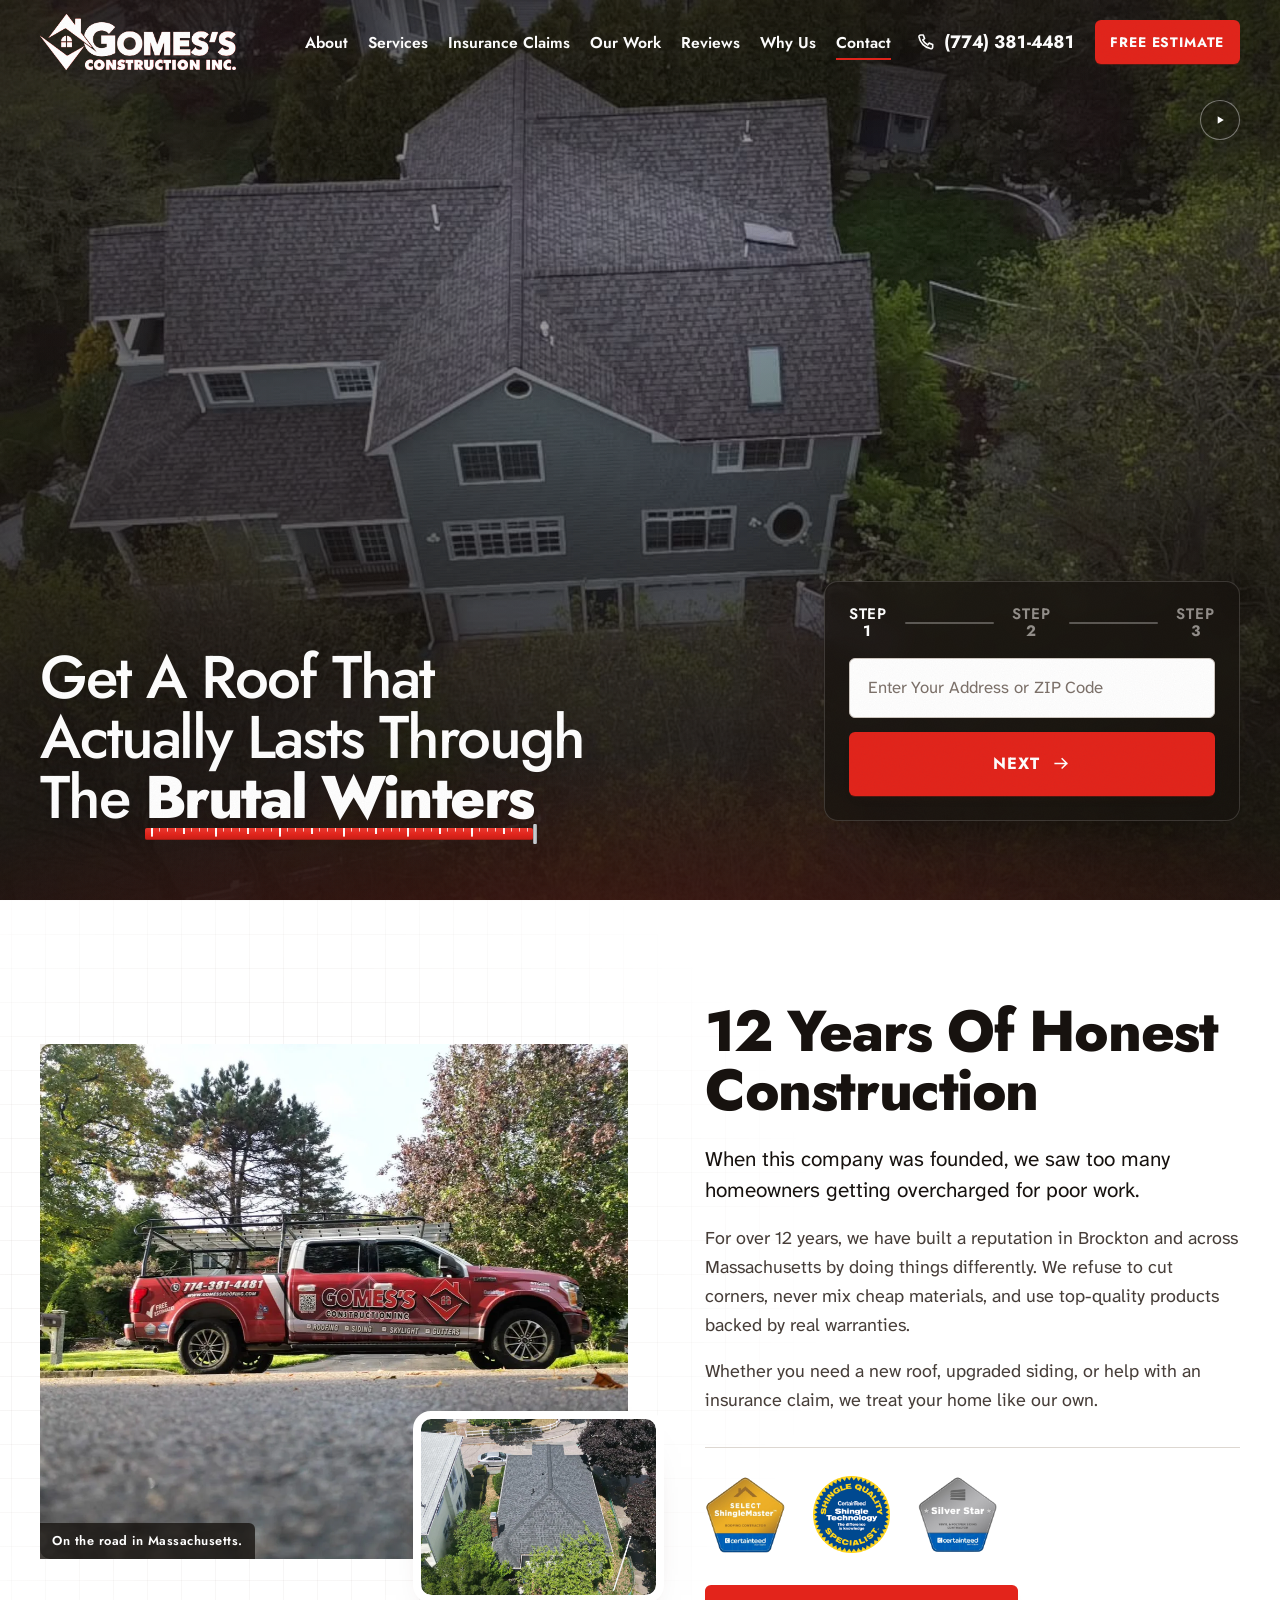
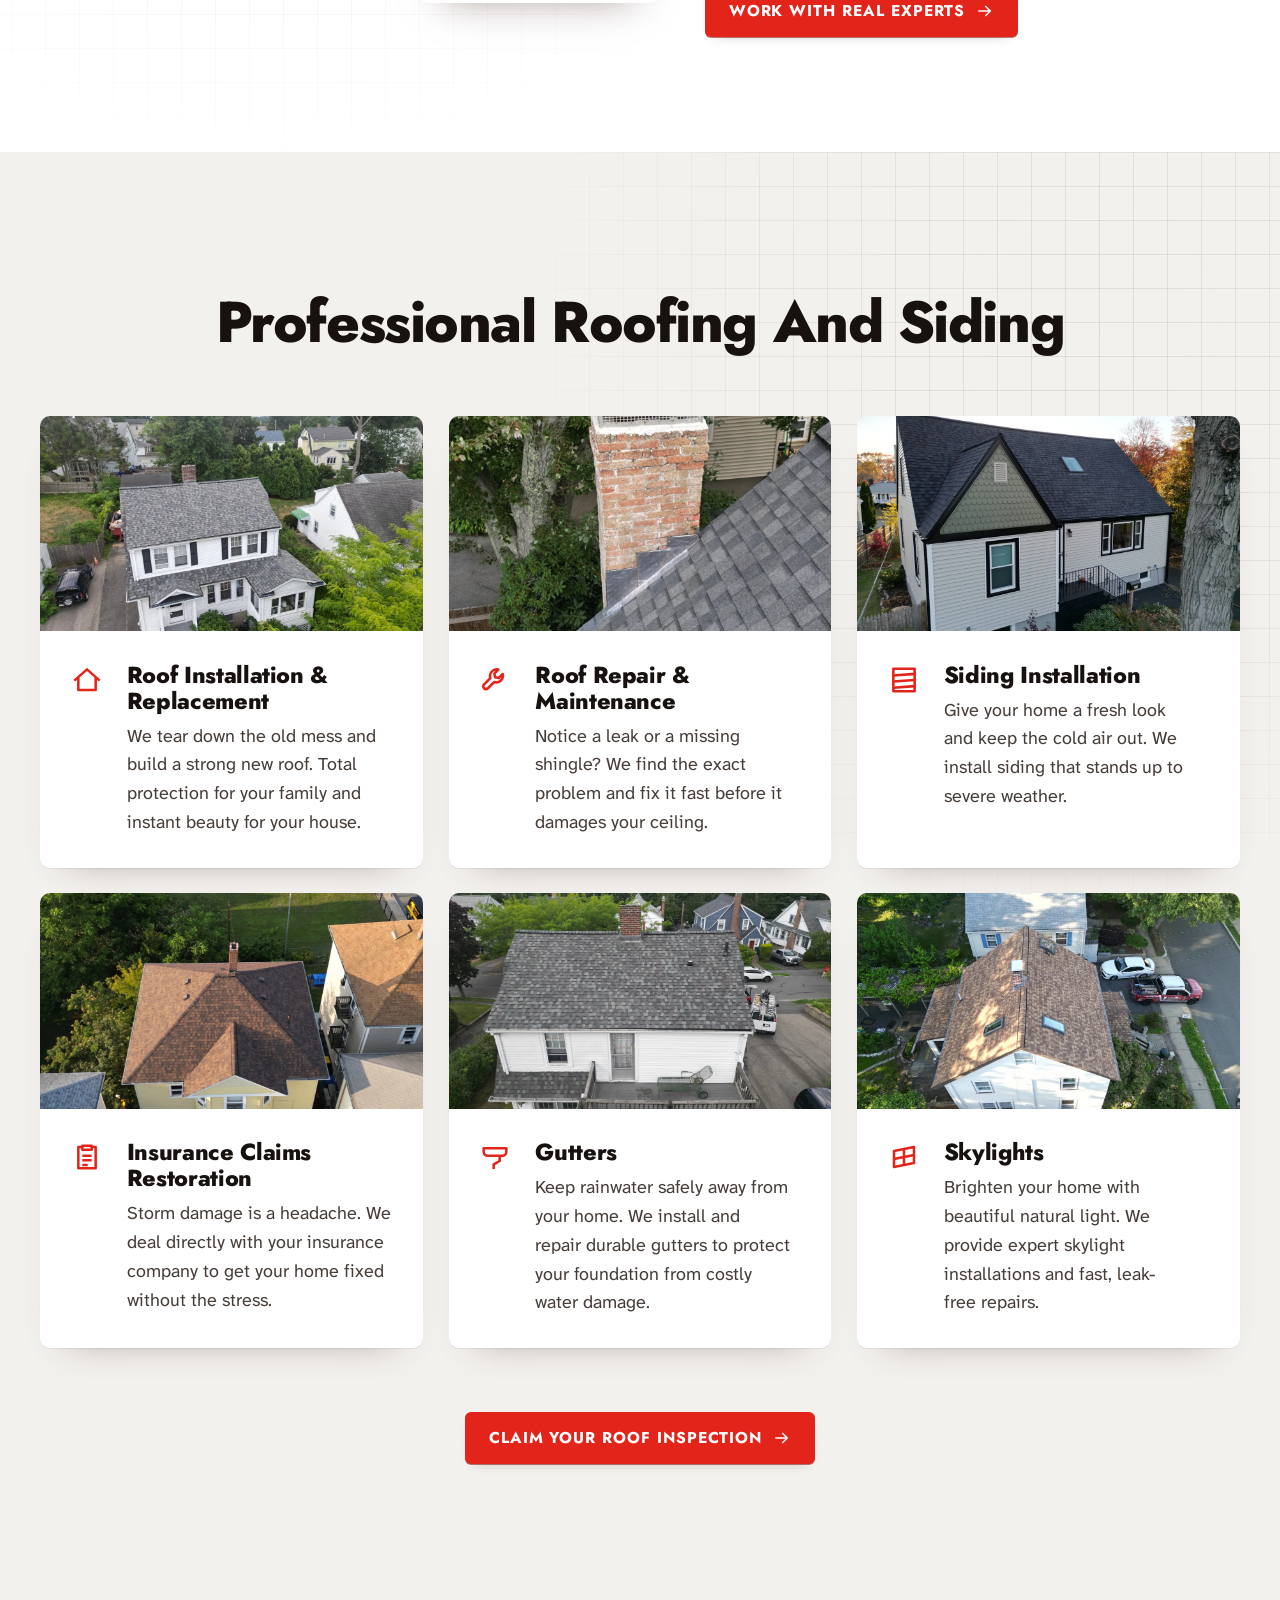
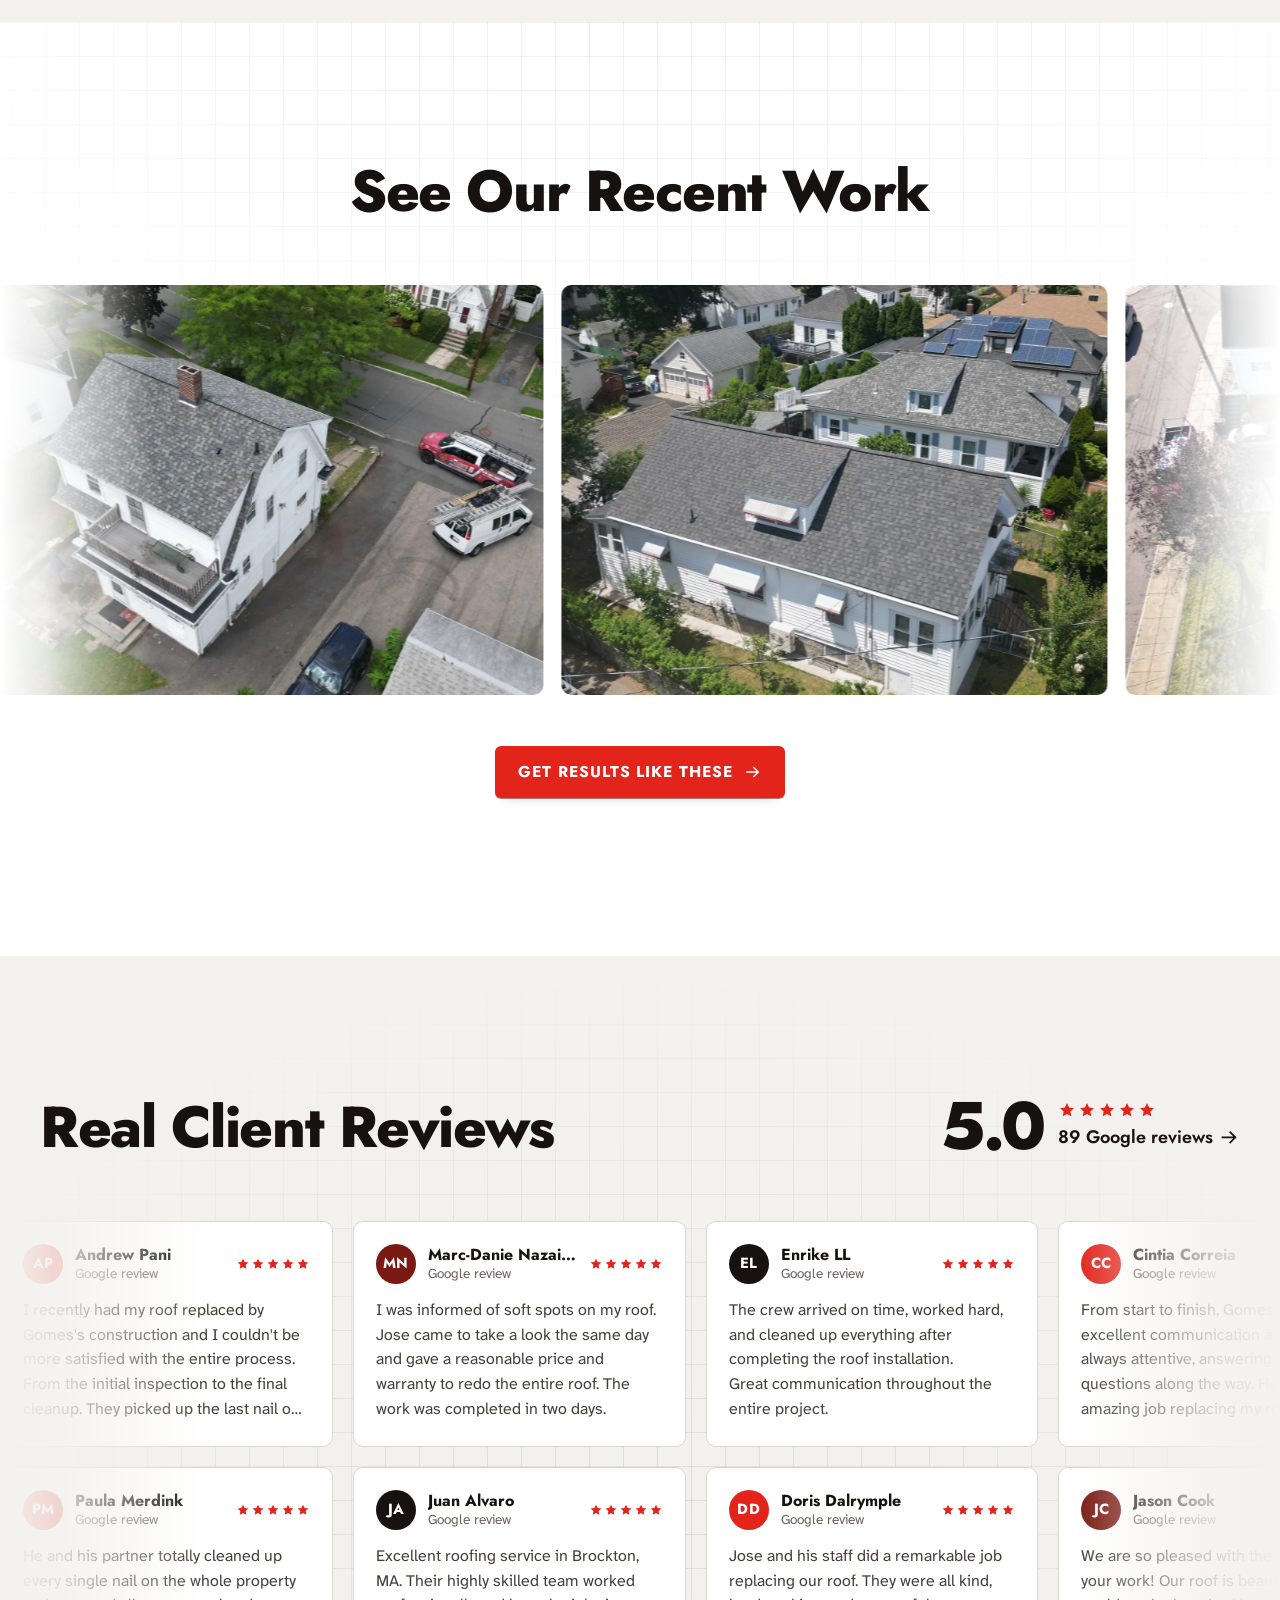
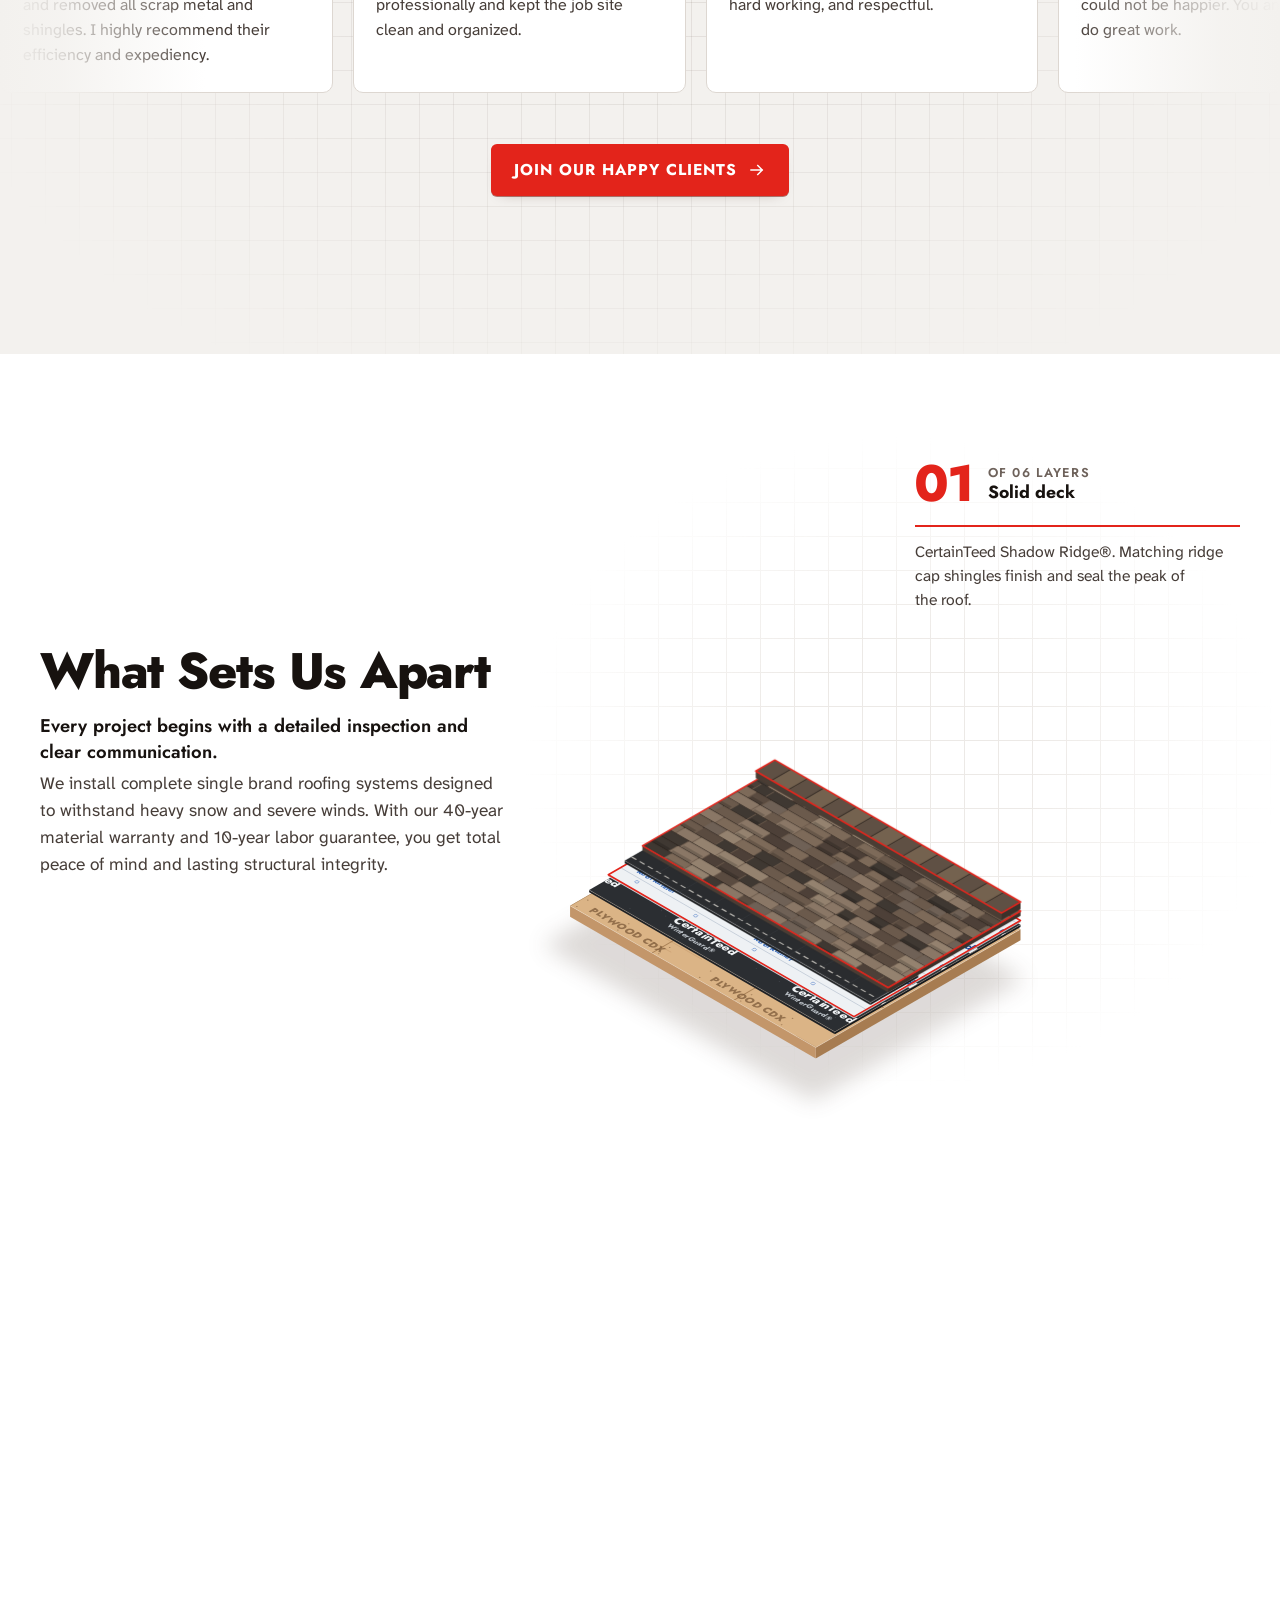
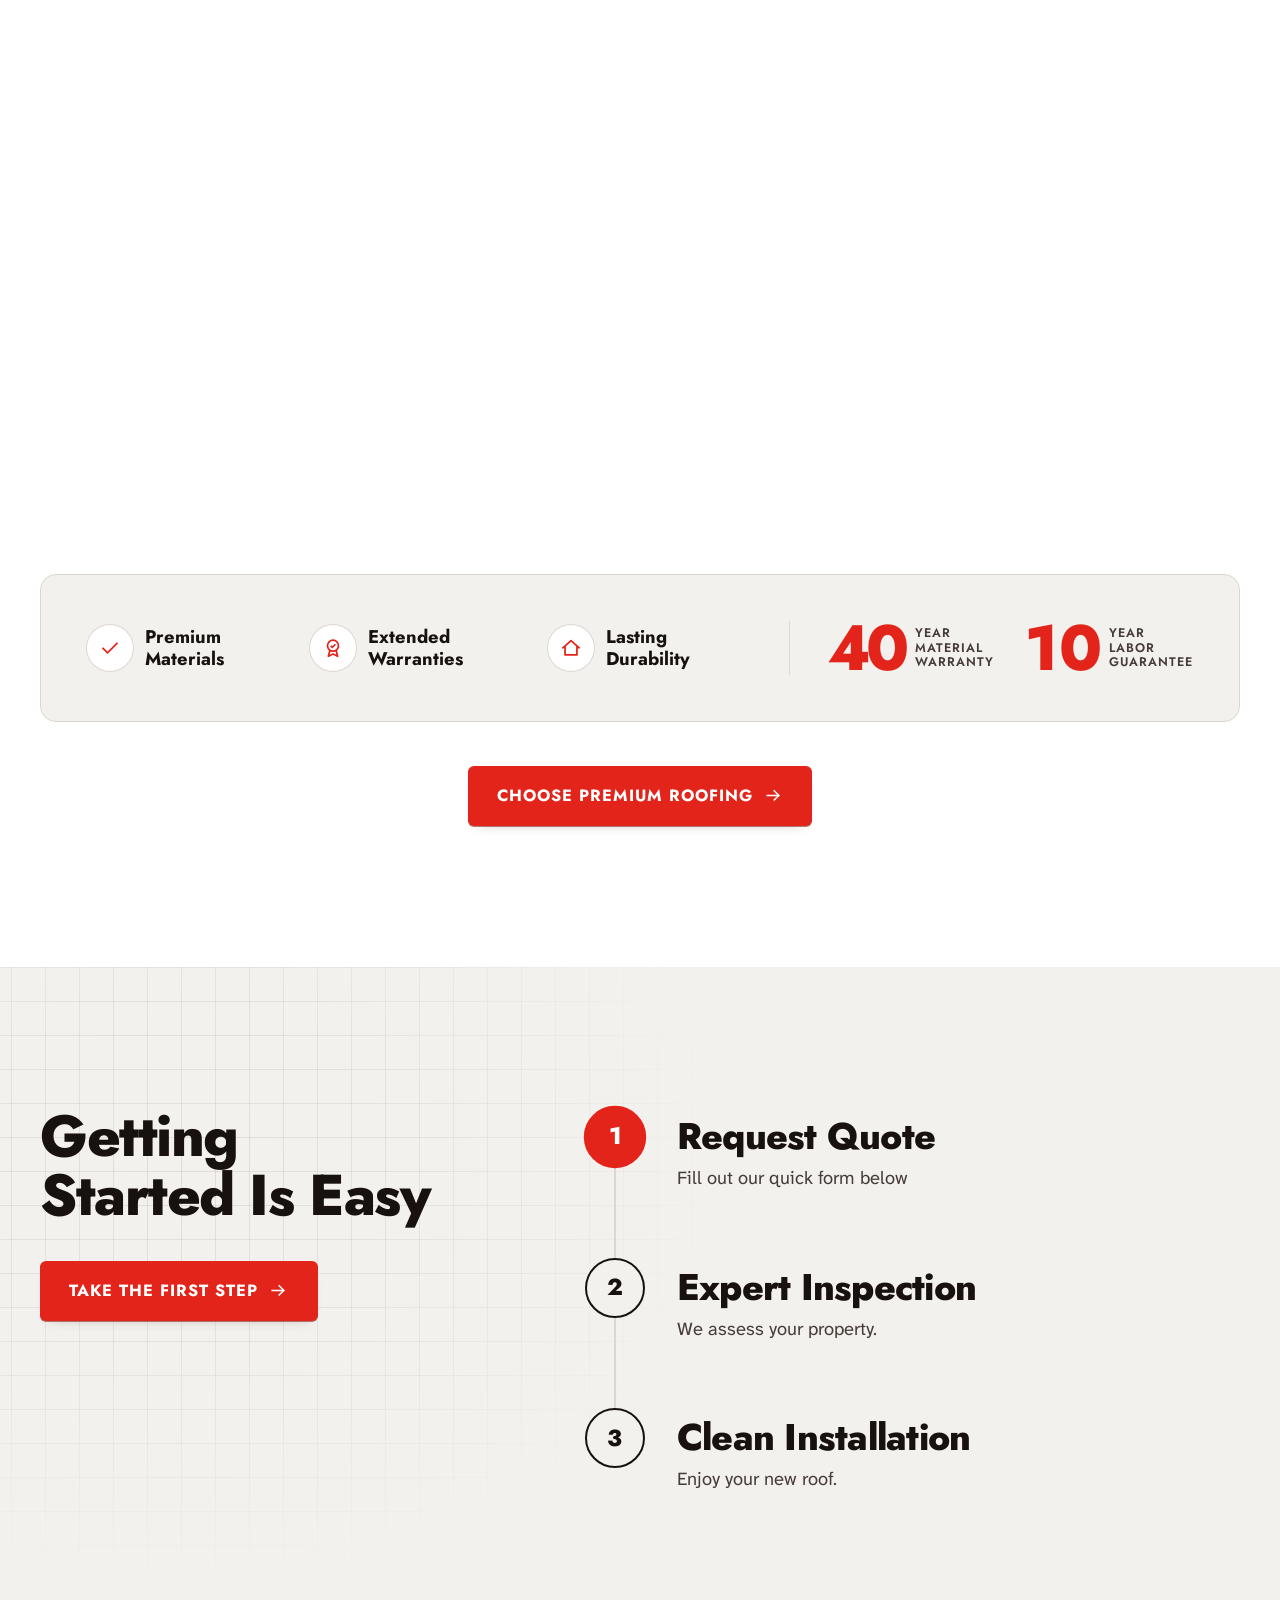
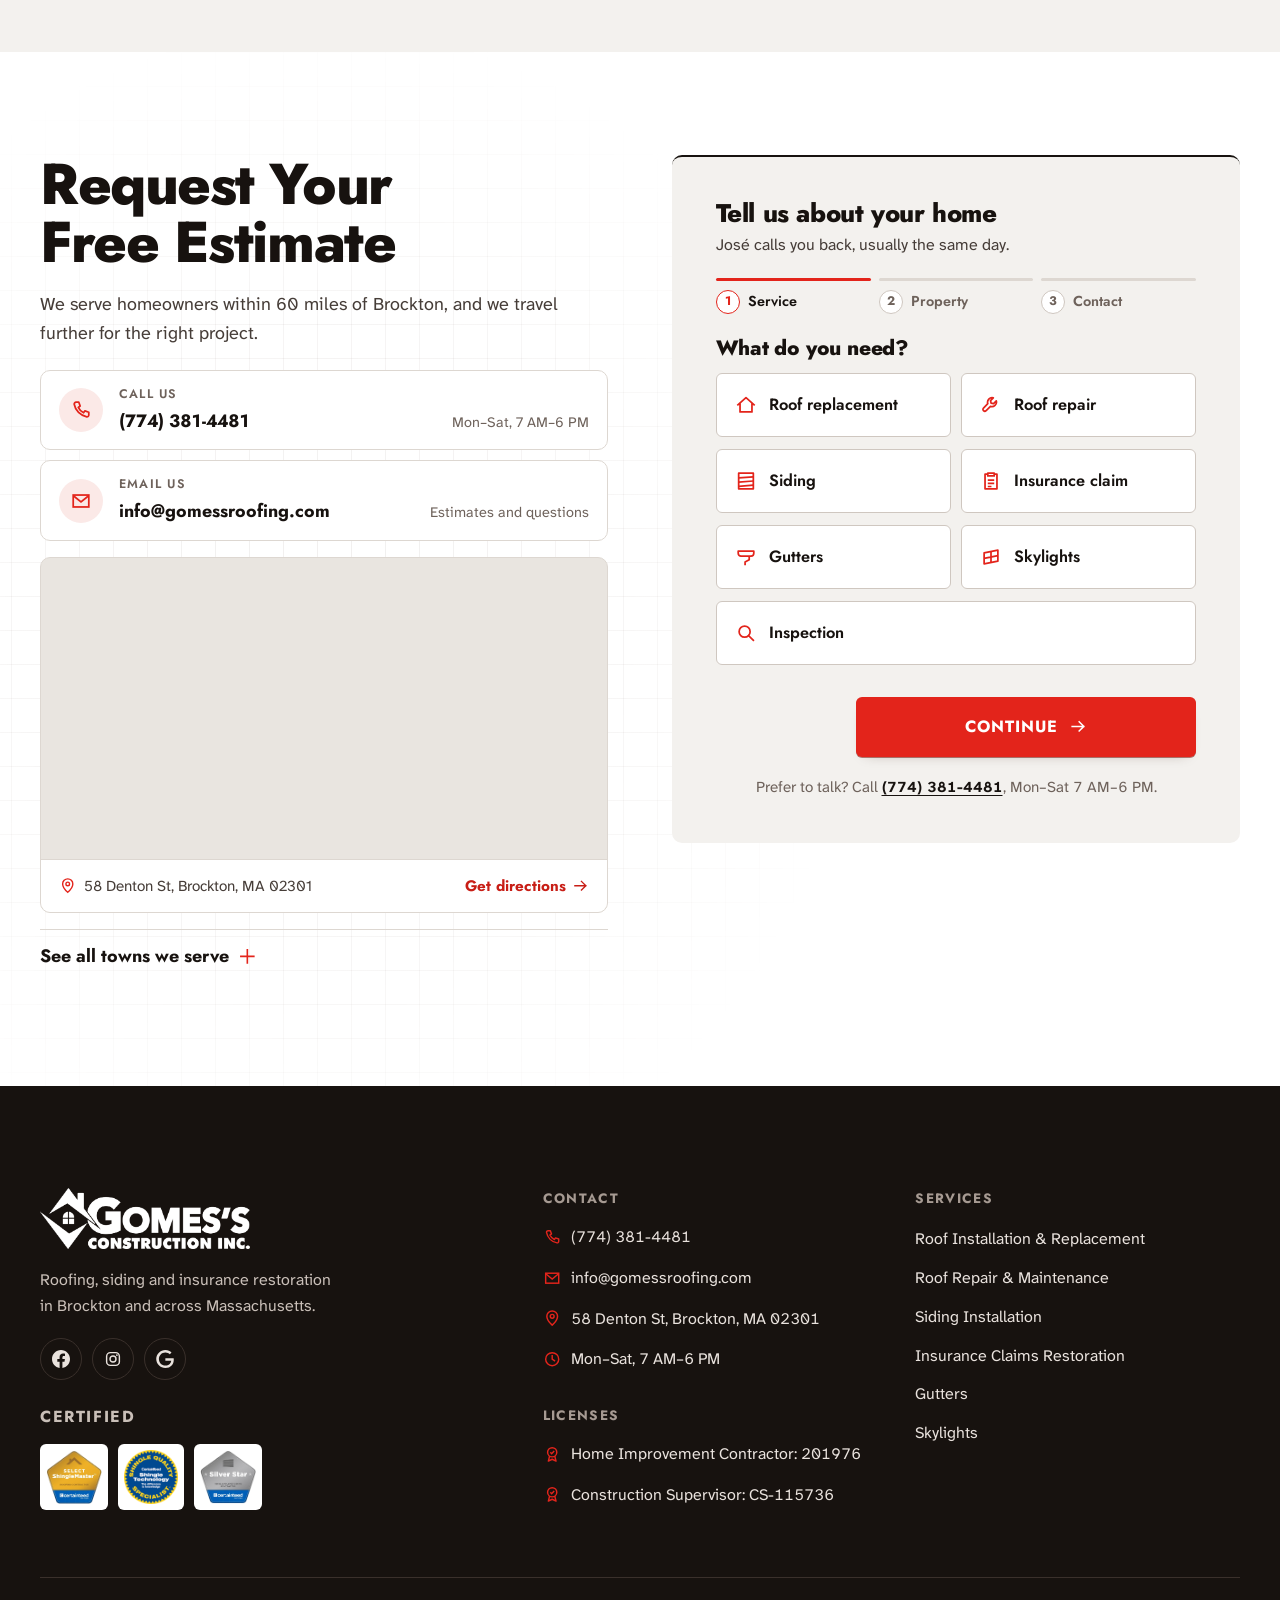
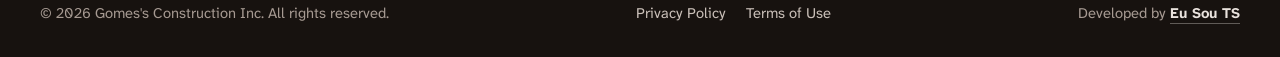
==== commit e058bba3: "Add insurance claims page, new About photo and transparent badge - New /insurance-claims/ page with " ====
--- a/index.html
+++ b/index.html
@@ -22,7 +22,7 @@
   <link rel="preconnect" href="https://fonts.googleapis.com">
   <link rel="preconnect" href="https://fonts.gstatic.com" crossorigin>
   <link href="https://fonts.googleapis.com/css2?family=Atkinson+Hyperlegible+Next:wght@400;500;700&family=Jost:wght@500;600;700;800&display=swap" rel="stylesheet">
-  <link rel="stylesheet" href="assets/css/styles.css?v=20261014">
+  <link rel="stylesheet" href="assets/css/styles.css?v=20261019">
   <script type="application/ld+json">
   {
     "@context": "https://schema.org",
@@ -77,6 +77,7 @@
         <ul>
           <li><a href="#about">About</a></li>
           <li><a href="#services">Services</a></li>
+          <li><a href="insurance-claims/">Insurance Claims</a></li>
           <li><a href="#work">Our Work</a></li>
           <li><a href="#reviews">Reviews</a></li>
           <li><a href="#system">Why Us</a></li>
@@ -95,6 +96,7 @@
       <ul>
         <li><a href="#about">About</a></li>
         <li><a href="#services">Services</a></li>
+        <li><a href="insurance-claims/">Insurance Claims</a></li>
         <li><a href="#work">Our Work</a></li>
         <li><a href="#reviews">Reviews</a></li>
         <li><a href="#system">Why Us</a></li>
@@ -191,8 +193,8 @@
     <section class="about section has-grid" id="about">
       <div class="wrap about__grid">
         <figure class="about__photo plate" data-reveal>
-          <img src="assets/img/about-truck-finished-home.webp" alt="Gomes&#39;s Construction truck parked in front of a finished home at sunset" width="1400" height="1050" loading="lazy">
-          <figcaption>Finished project, Massachusetts.</figcaption>
+          <img src="assets/img/about-gomes-truck.webp" alt="Gomes&#39;s Construction truck with a ladder rack parked on a tree-lined residential street" width="1290" height="958" loading="lazy">
+          <figcaption>On the road in Massachusetts.</figcaption>
           <img class="about__inset" src="assets/img/about-shingle-detail.webp" alt="Close aerial view of new gray architectural shingles on a finished roof" width="900" height="675" loading="lazy">
         </figure>
         <div class="about__copy">
@@ -203,7 +205,7 @@
             <p>Whether you need a new roof, upgraded siding, or help with an insurance claim, we treat your home like our own.</p>
           </div>
           <ul class="about__badges" aria-label="CertainTeed certifications" data-reveal>
-            <li><img src="assets/badges/shingle-master.jpg" alt="CertainTeed SELECT ShingleMaster roofing contractor" width="496" height="476" loading="lazy"></li>
+            <li><img src="assets/badges/shingle-master.webp" alt="CertainTeed SELECT ShingleMaster roofing contractor" width="496" height="476" loading="lazy"></li>
             <li><img src="assets/badges/shingle.png" alt="CertainTeed Shingle Quality Specialist" width="512" height="512" loading="lazy"></li>
             <li><img src="assets/badges/image1.png" alt="CertainTeed Silver Star vinyl and polymer siding contractor" width="491" height="478" loading="lazy"></li>
           </ul>
@@ -780,7 +782,7 @@
         <div class="footer__badges">
         <p class="footer__h">Certified</p>
         <ul>
-          <li><img src="assets/badges/shingle-master.jpg" alt="CertainTeed SELECT ShingleMaster" width="496" height="476" loading="lazy"></li>
+          <li><img src="assets/badges/shingle-master.webp" alt="CertainTeed SELECT ShingleMaster" width="496" height="476" loading="lazy"></li>
           <li><img src="assets/badges/shingle.png" alt="CertainTeed Shingle Quality Specialist" width="512" height="512" loading="lazy"></li>
           <li><img src="assets/badges/image1.png" alt="CertainTeed Silver Star siding contractor" width="491" height="478" loading="lazy"></li>
         </ul>
@@ -806,7 +808,7 @@
           <li><a href="#services">Roof Installation &amp; Replacement</a></li>
           <li><a href="#services">Roof Repair &amp; Maintenance</a></li>
           <li><a href="#services">Siding Installation</a></li>
-          <li><a href="#services">Insurance Claims Restoration</a></li>
+          <li><a href="insurance-claims/">Insurance Claims Restoration</a></li>
           <li><a href="#services">Gutters</a></li>
           <li><a href="#services">Skylights</a></li>
         </ul>
@@ -814,7 +816,6 @@
     </div>
     <div class="wrap footer__base">
       <p>© <span data-year>2026</span> Gomes's Construction Inc. All rights reserved.</p>
-      <p>Licensed Massachusetts Home Improvement Contractor</p>
       <ul class="footer__legal">
         <li><a href="privacy-policy/">Privacy Policy</a></li>
         <li><a href="terms-of-use/">Terms of Use</a></li>
--- a/assets/css/styles.css
+++ b/assets/css/styles.css
@@ -136,6 +136,8 @@
   transition: background-size .35s var(--ease), color .2s;
 }
 .nav a:hover, .nav a.is-current { color: var(--ink); background-size: 100% 2px; }
+.nav a { white-space: nowrap; }
+@media (max-width: 1320px) { .nav ul { gap: 20px; } .site-header__row { gap: 24px; } }
 .site-header__actions { display: flex; align-items: center; gap: 20px; }
 .tel { display: inline-flex; align-items: center; gap: 8px; font-family: var(--f-display); font-weight: 700; text-decoration: none; white-space: nowrap; }
 .tel .ico { color: var(--red); }
@@ -1108,3 +1110,126 @@
 .footer__legal { display: flex; flex-wrap: wrap; gap: 8px 20px; }
 .footer__legal a { color: #c9bfb8; text-decoration: none; }
 .footer__legal a:hover, .footer__legal a[aria-current="page"] { color: #fff; text-decoration: underline; }
+
+/* ---------- insurance claims page ---------- */
+/* headings in Title Case, like the rest of the site */
+.ic-page :is(h1, h2, h3, h4):not(.kicker) { text-transform: capitalize; }
+.kicker { display: flex; align-items: center; gap: 10px; width: fit-content; font-family: var(--f-display); font-weight: 700; font-size: .85rem; line-height: 1.3; letter-spacing: .1em; text-transform: uppercase; color: var(--red-ink); }
+.kicker::before { content: ""; flex: none; width: 10px; height: 10px; background: var(--red); transform: rotate(45deg); }
+.ic-center { display: flex; justify-content: center; text-align: center; }
+.ic-center .h2 { margin-inline: auto; }
+
+/* hero: a photo instead of the film, sized to its content */
+.hero--page { min-height: 0; align-items: center; padding: calc(var(--header-h) + clamp(48px, 7vw, 96px)) 0 clamp(48px, 6vw, 88px); }
+.hero__media img { width: 100%; height: 100%; object-fit: cover; }
+.hero--page .hero__grid { align-items: center; }
+/* three set lines; sized so "We've Got You Covered" stays on one line beside the form */
+.hero--page .hero__title { font-size: clamp(2.4rem, 4.4vw, 3.9rem); }
+.hero--page .hero__sub { margin-top: 24px; }
+.form--hero .form__head { display: grid; gap: 6px; }
+.form--hero .form__title { color: #fff; font-size: 1.35rem; letter-spacing: .04em; text-transform: uppercase; }
+.form--hero .form__note { margin-top: 0; color: rgba(246, 242, 238, .78); font-size: .95rem; line-height: 1.5; }
+
+/* three promises under the hero */
+.ic-points { padding-block: clamp(48px, 6vw, 80px); border-bottom: 1px solid var(--rule); }
+.ic-points__grid { display: grid; grid-template-columns: repeat(3, minmax(0, 1fr)); gap: clamp(24px, 3vw, 48px); }
+.ic-point { display: grid; align-content: start; gap: 10px; padding-top: 22px; border-top: 2px solid var(--ink); }
+.ic-point__ico { width: 48px; height: 48px; margin-bottom: 6px; border-radius: 50%; display: grid; place-items: center; background: var(--red-wash); color: var(--red); }
+.ic-point__ico .ico { width: 22px; height: 22px; }
+.ic-point h2 { font-family: var(--f-display); font-weight: 800; font-size: 1.35rem; line-height: 1.15; letter-spacing: -.01em; }
+.ic-point p { color: var(--ink-2); font-size: 1.02rem; }
+
+/* claims and inspections */
+#claims { --gx: 85%; --gy: 15%; --gw: 55%; --gh: 45%; }
+.ic-main__intro { display: grid; grid-template-columns: minmax(0, 1.1fr) minmax(0, .9fr); gap: clamp(40px, 6vw, 96px); align-items: center; }
+.ic-main__copy .h2 { margin: 16px 0 24px; max-width: 16ch; }
+.ic-main__photo { aspect-ratio: 4 / 3.4; }
+.ic-trust { margin-top: clamp(64px, 8vw, 112px); }
+.ic-trust__title { margin-bottom: clamp(24px, 3vw, 40px); font-family: var(--f-display); font-weight: 800; font-size: clamp(1.6rem, 1.2rem + 1.4vw, 2.3rem); line-height: 1.1; letter-spacing: -.02em; text-wrap: balance; }
+.ic-trust__list { display: grid; grid-template-columns: repeat(4, minmax(0, 1fr)); gap: clamp(14px, 1.6vw, 20px); }
+.ic-trust__list li {
+  display: grid; align-content: start; gap: 8px; padding: 24px 22px 26px;
+  background: var(--paper); border: 1px solid var(--rule); border-radius: var(--r-md);
+  transition: border-color .3s, box-shadow .4s var(--ease), transform .4s var(--ease);
+}
+.ic-trust__list li:hover { border-color: rgba(227, 36, 27, .5); box-shadow: 0 18px 32px -24px rgba(58, 30, 20, .55); transform: translateY(-2px); }
+.ic-trust__num { margin-bottom: 8px; font-family: var(--f-display); font-weight: 800; font-size: 2rem; line-height: 1; letter-spacing: -.03em; color: var(--red); font-variant-numeric: tabular-nums; }
+.ic-trust__list h4 { font-family: var(--f-display); font-weight: 800; font-size: 1.2rem; line-height: 1.2; }
+.ic-trust__list p { color: var(--ink-2); font-size: 1rem; }
+.ic-stress {
+  display: grid; grid-template-columns: minmax(0, 1.3fr) minmax(0, 1fr); gap: clamp(28px, 4vw, 64px); align-items: center;
+  margin-top: clamp(48px, 6vw, 80px); padding: clamp(28px, 4vw, 48px);
+  background: var(--paper-2); border-left: 3px solid var(--red); border-radius: 0 var(--r-md) var(--r-md) 0;
+}
+.ic-stress h3 { margin-bottom: 14px; font-family: var(--f-display); font-weight: 800; font-size: clamp(1.5rem, 1.2rem + 1vw, 2rem); line-height: 1.12; letter-spacing: -.015em; }
+.ic-stress p { color: var(--ink-2); }
+.ic-stress p + p { margin-top: 1em; }
+.ic-stress p a { color: var(--red-ink); font-weight: 700; white-space: nowrap; }
+.ic-stress p a:hover { color: var(--brick); }
+.ic-stress__actions { display: grid; gap: 10px; min-width: 0; }
+
+/* premium band */
+.ic-premium { padding-block: clamp(64px, 8vw, 112px); color: #fff; background: radial-gradient(70% 140% at 100% 100%, rgba(122, 26, 18, .6), rgba(122, 26, 18, 0) 65%), var(--ink); }
+.ic-premium__grid { display: grid; grid-template-columns: minmax(0, 1fr) minmax(0, 1fr); gap: clamp(32px, 5vw, 88px); align-items: center; }
+.ic-premium .h2 { max-width: 12ch; }
+.ic-premium p { max-width: 46ch; color: #d6ccc5; font-size: 1.15rem; }
+.ic-premium__actions { display: flex; flex-wrap: wrap; align-items: center; gap: 16px 28px; margin-top: 28px; }
+.ic-premium .tel { color: #fff; font-size: 1.1rem; }
+
+/* why choose */
+#why { --gx: 80%; --gy: 50%; --gw: 55%; --gh: 75%; }
+.ic-why__grid { display: grid; grid-template-columns: minmax(0, 1fr) minmax(0, 1fr); gap: clamp(40px, 6vw, 96px); align-items: center; }
+.ic-why__copy .h2 { margin: 16px 0 clamp(28px, 3vw, 40px); max-width: 16ch; }
+/* three set lines on wide screens */
+@media (min-width: 901px) {
+  .ic-why__copy .ic-why__title { max-width: none; font-size: clamp(1.9rem, 3.4vw, 2.8rem); }
+  .ic-why__title span { display: block; white-space: nowrap; }
+}
+.ic-why__list { display: grid; gap: 22px; }
+.ic-why__list li { display: grid; grid-template-columns: 40px 1fr; gap: 16px; align-items: start; }
+.ic-why__ico { width: 40px; height: 40px; border-radius: 50%; display: grid; place-items: center; background: var(--red); color: #fff; }
+.ic-why__ico .ico { width: 20px; height: 20px; }
+.ic-why__list h3 { font-family: var(--f-display); font-weight: 700; font-size: 1.2rem; line-height: 1.25; }
+.ic-why__list p { margin-top: 4px; color: var(--ink-2); font-size: 1rem; }
+.ic-why__photo { aspect-ratio: 4 / 4.4; }
+.ic-why__photo figcaption {
+  left: 16px; right: 16px; bottom: 16px; padding: 14px 18px; border-radius: var(--r-sm);
+  font-size: .78rem; line-height: 1.6; letter-spacing: .26em; text-transform: uppercase; text-align: center;
+}
+
+/* certifications */
+.ic-certs.section { padding-block: clamp(64px, 8vw, 104px); text-align: center; }
+.ic-certs .h2 { margin-inline: auto; }
+.ic-certs__list { display: flex; flex-wrap: wrap; justify-content: center; align-items: center; gap: clamp(24px, 4vw, 56px); margin-top: clamp(32px, 4vw, 48px); }
+.ic-certs__list img { height: clamp(96px, 10vw, 140px); width: auto; }
+
+/* testimonials */
+#testimonials { --gx: 50%; --gy: 40%; --gw: 75%; --gh: 70%; }
+.ic-reviews__head { display: flex; flex-wrap: wrap; align-items: end; justify-content: space-between; gap: 32px 48px; margin-bottom: clamp(40px, 5vw, 64px); }
+.ic-reviews__head .h2 { margin-top: 16px; }
+.ic-score { display: grid; justify-items: start; gap: 8px; padding: 22px 24px; background: var(--paper); border: 1px solid var(--rule); border-radius: var(--r-md); }
+.ic-score__word { font-family: var(--f-display); font-weight: 800; font-size: 1.6rem; line-height: 1; letter-spacing: .08em; text-transform: uppercase; }
+.ic-score .stars svg { width: 22px; height: 22px; }
+.ic-score__note { max-width: 28ch; color: var(--ink-2); font-size: .95rem; }
+.ic-score__link { display: inline-flex; align-items: center; gap: 8px; margin-top: 4px; font-family: var(--f-display); font-weight: 700; color: var(--red-ink); text-decoration: none; }
+.ic-score__link:hover { text-decoration: underline; }
+.ic-reviews__grid { display: grid; grid-template-columns: repeat(auto-fit, minmax(min(100%, 300px), 1fr)); gap: clamp(14px, 1.6vw, 20px); align-items: start; }
+.ic-reviews__grid .rv { width: auto; }
+.ic-reviews__grid .rv blockquote p { display: block; overflow: visible; -webkit-line-clamp: none; }
+
+@media (max-width: 1100px) { .ic-trust__list { grid-template-columns: repeat(2, minmax(0, 1fr)); } }
+@media (max-width: 900px) {
+  .ic-points__grid { grid-template-columns: 1fr; }
+  .ic-main__intro, .ic-why__grid, .ic-premium__grid, .ic-stress { grid-template-columns: 1fr; }
+  .ic-main__photo, .ic-why__photo { aspect-ratio: 16 / 10; }
+}
+@media (max-width: 760px) {
+  .kicker { margin-inline: auto; }
+  .ic-trust__title { text-align: center; }
+  .ic-premium__grid { text-align: center; }
+  .ic-premium p { margin-inline: auto; }
+  .ic-premium__actions { justify-content: center; }
+  .ic-reviews__head { flex-direction: column; align-items: center; text-align: center; }
+  .ic-score { justify-items: center; text-align: center; }
+}
+@media (max-width: 560px) { .ic-trust__list { grid-template-columns: 1fr; } }
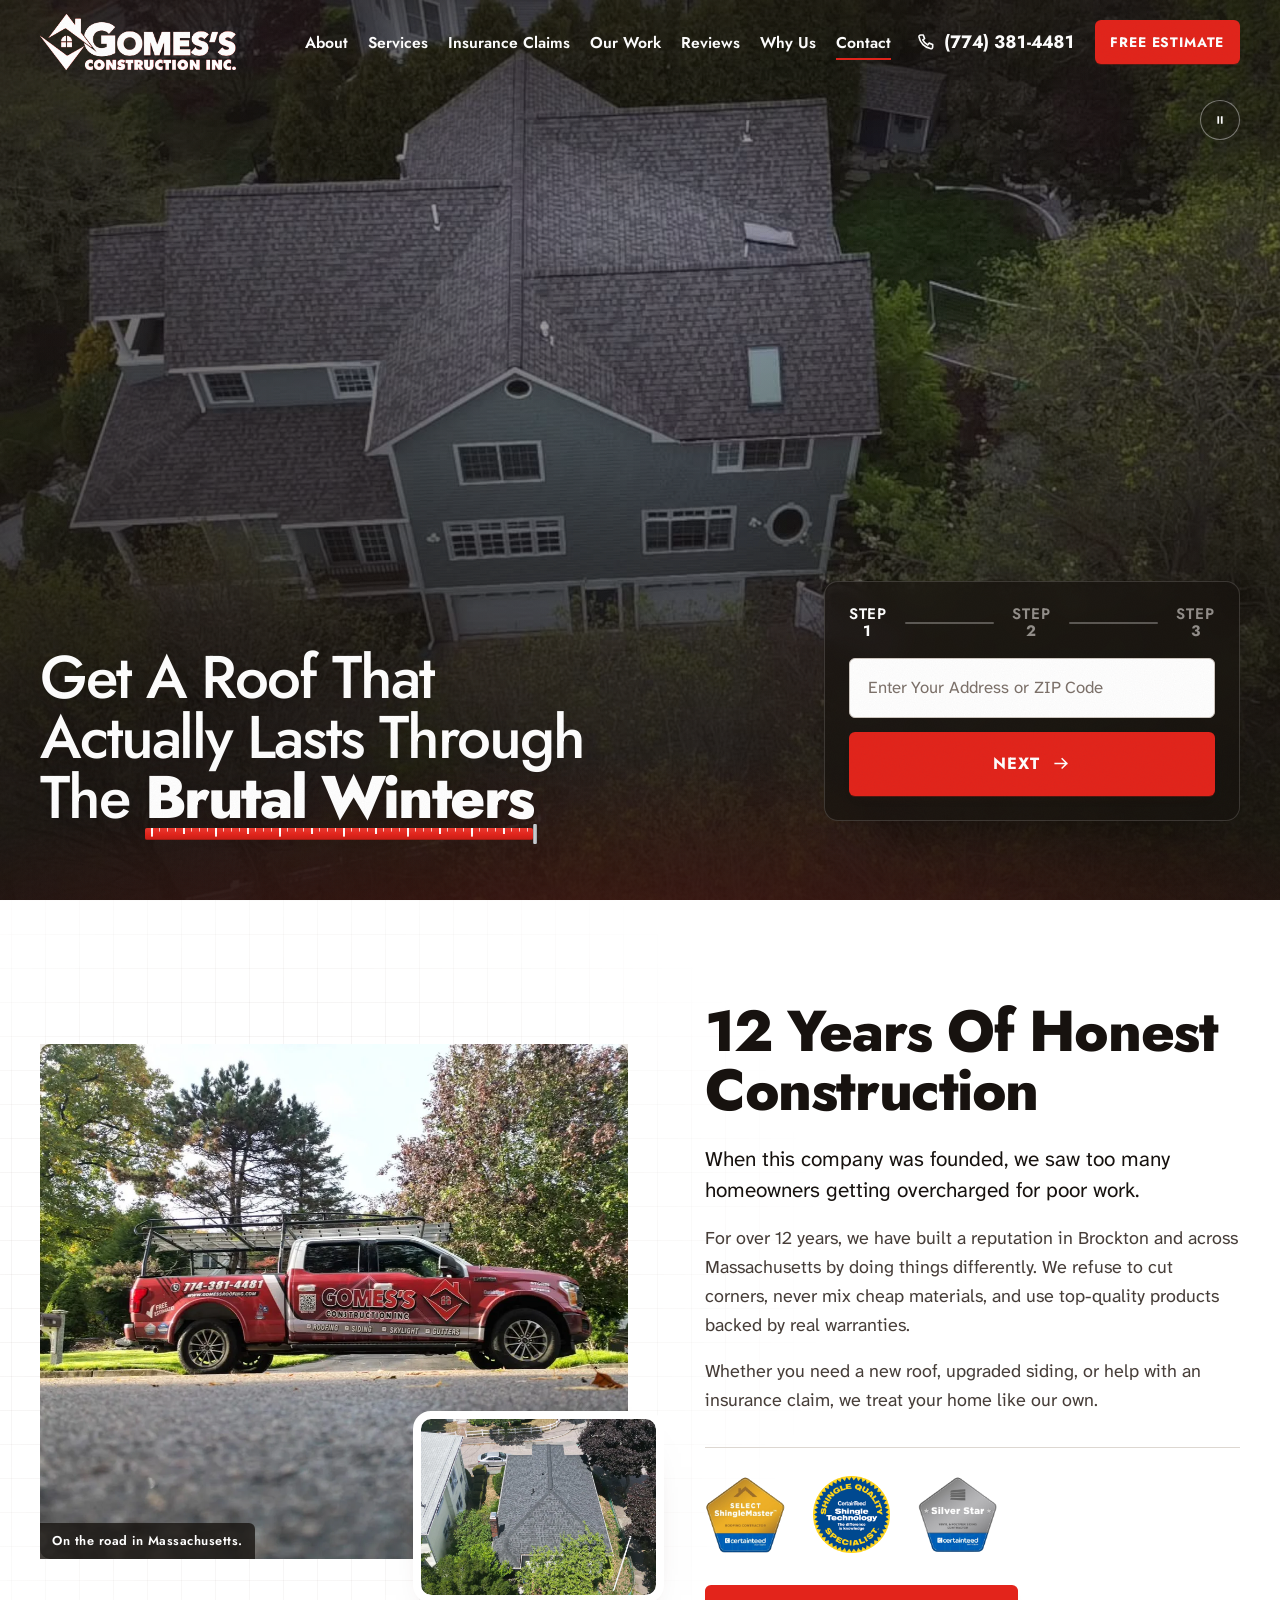
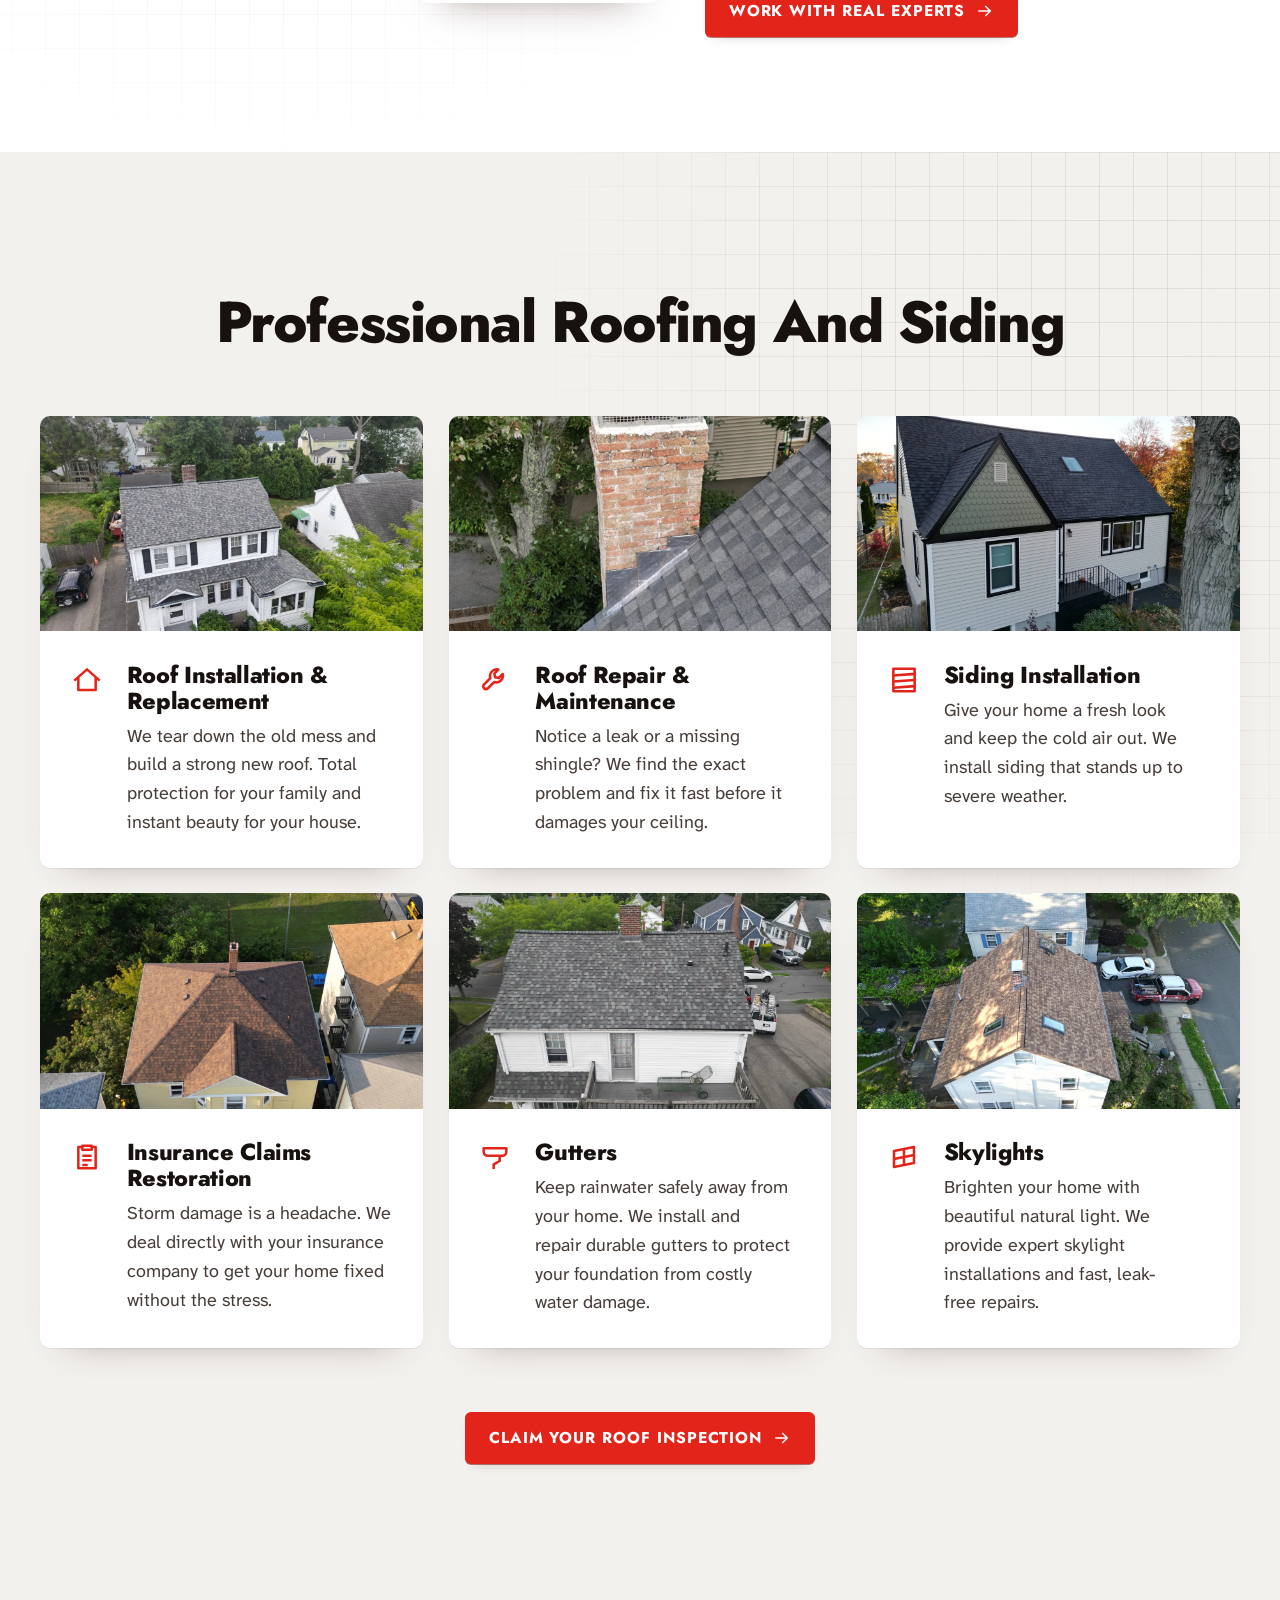
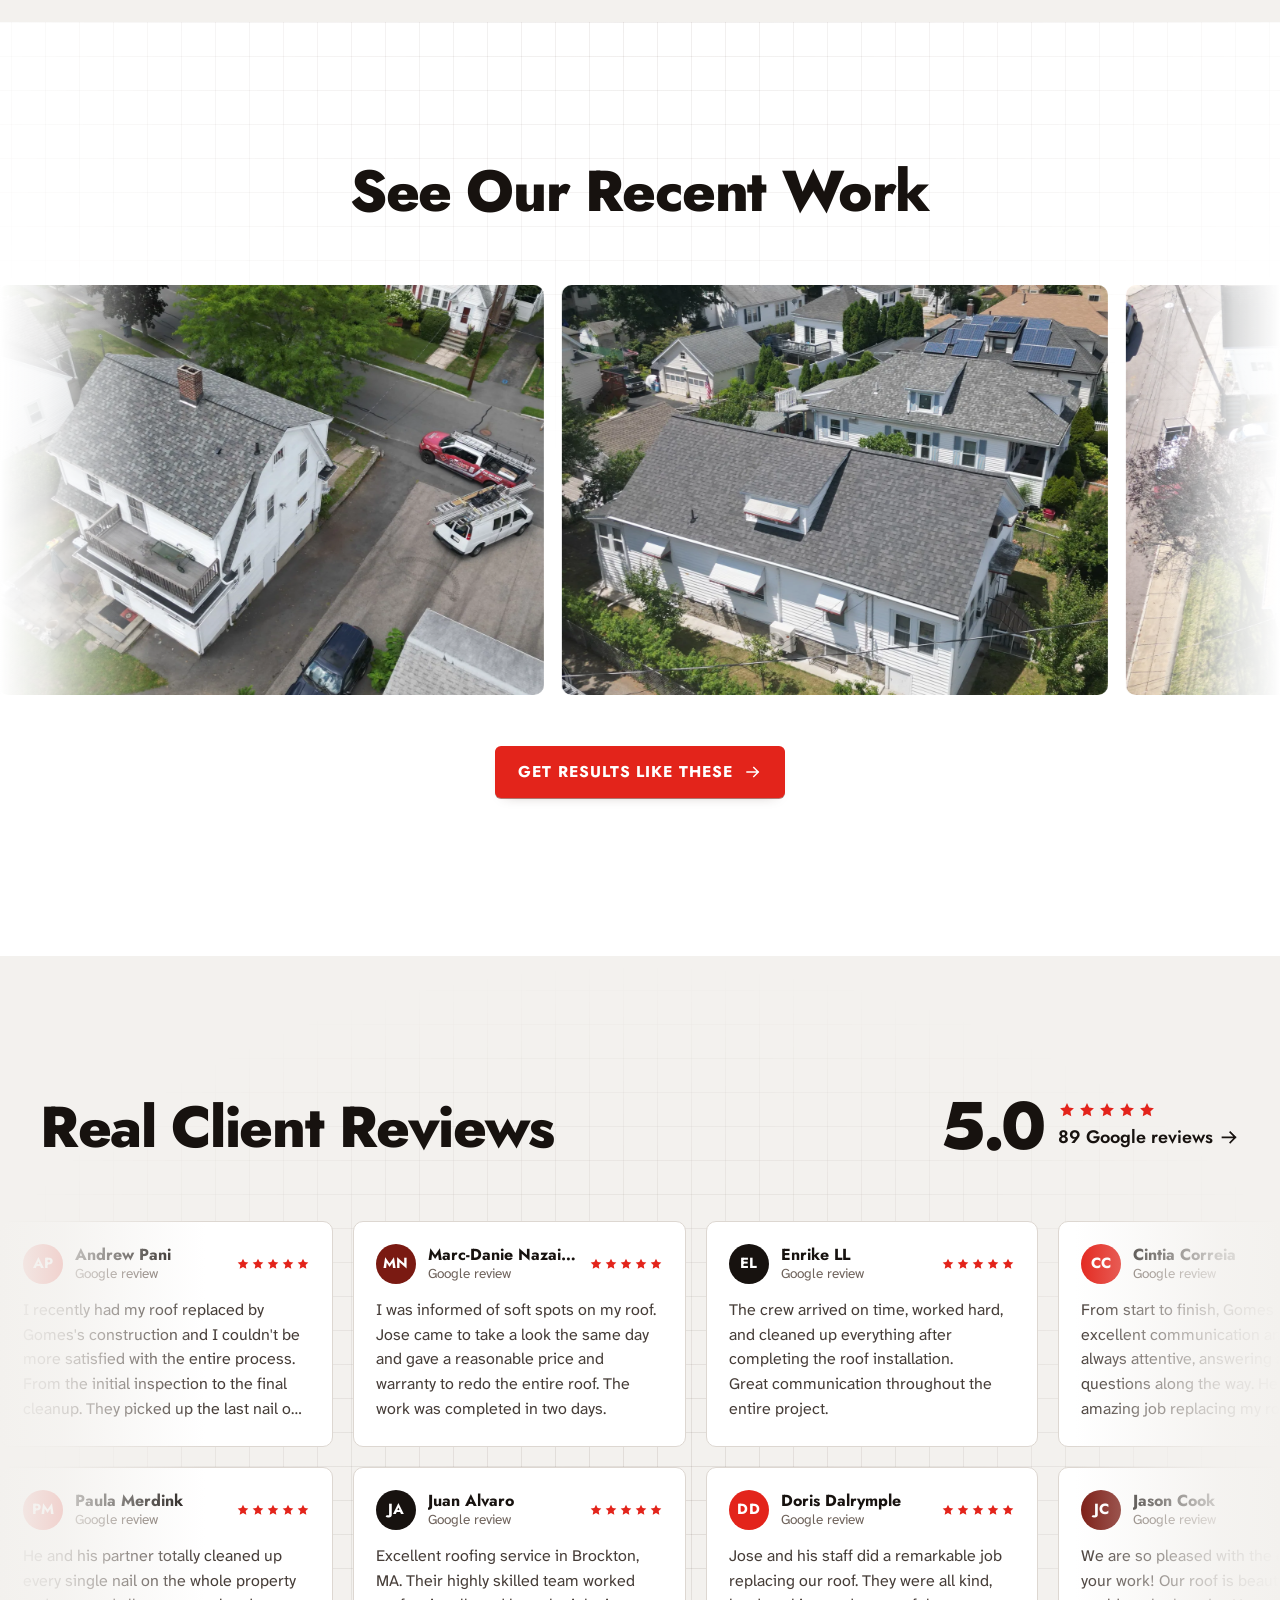
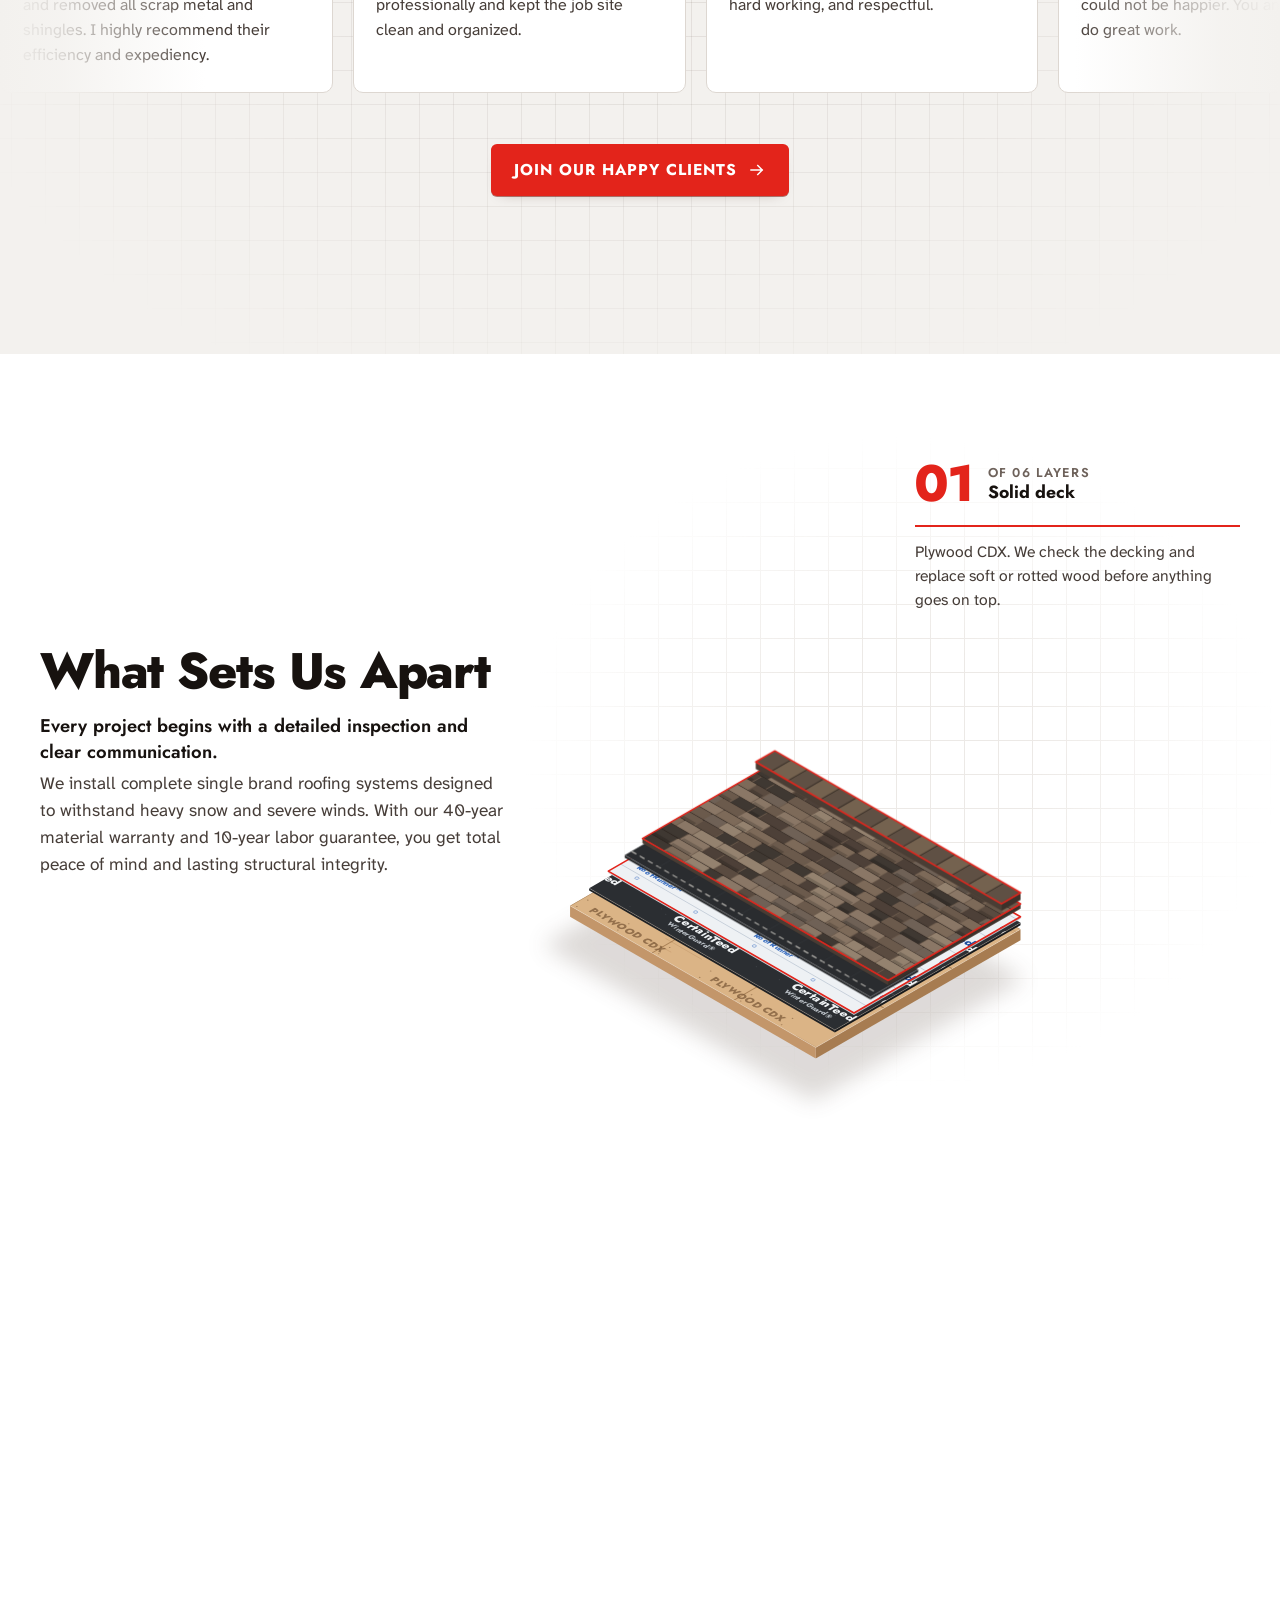
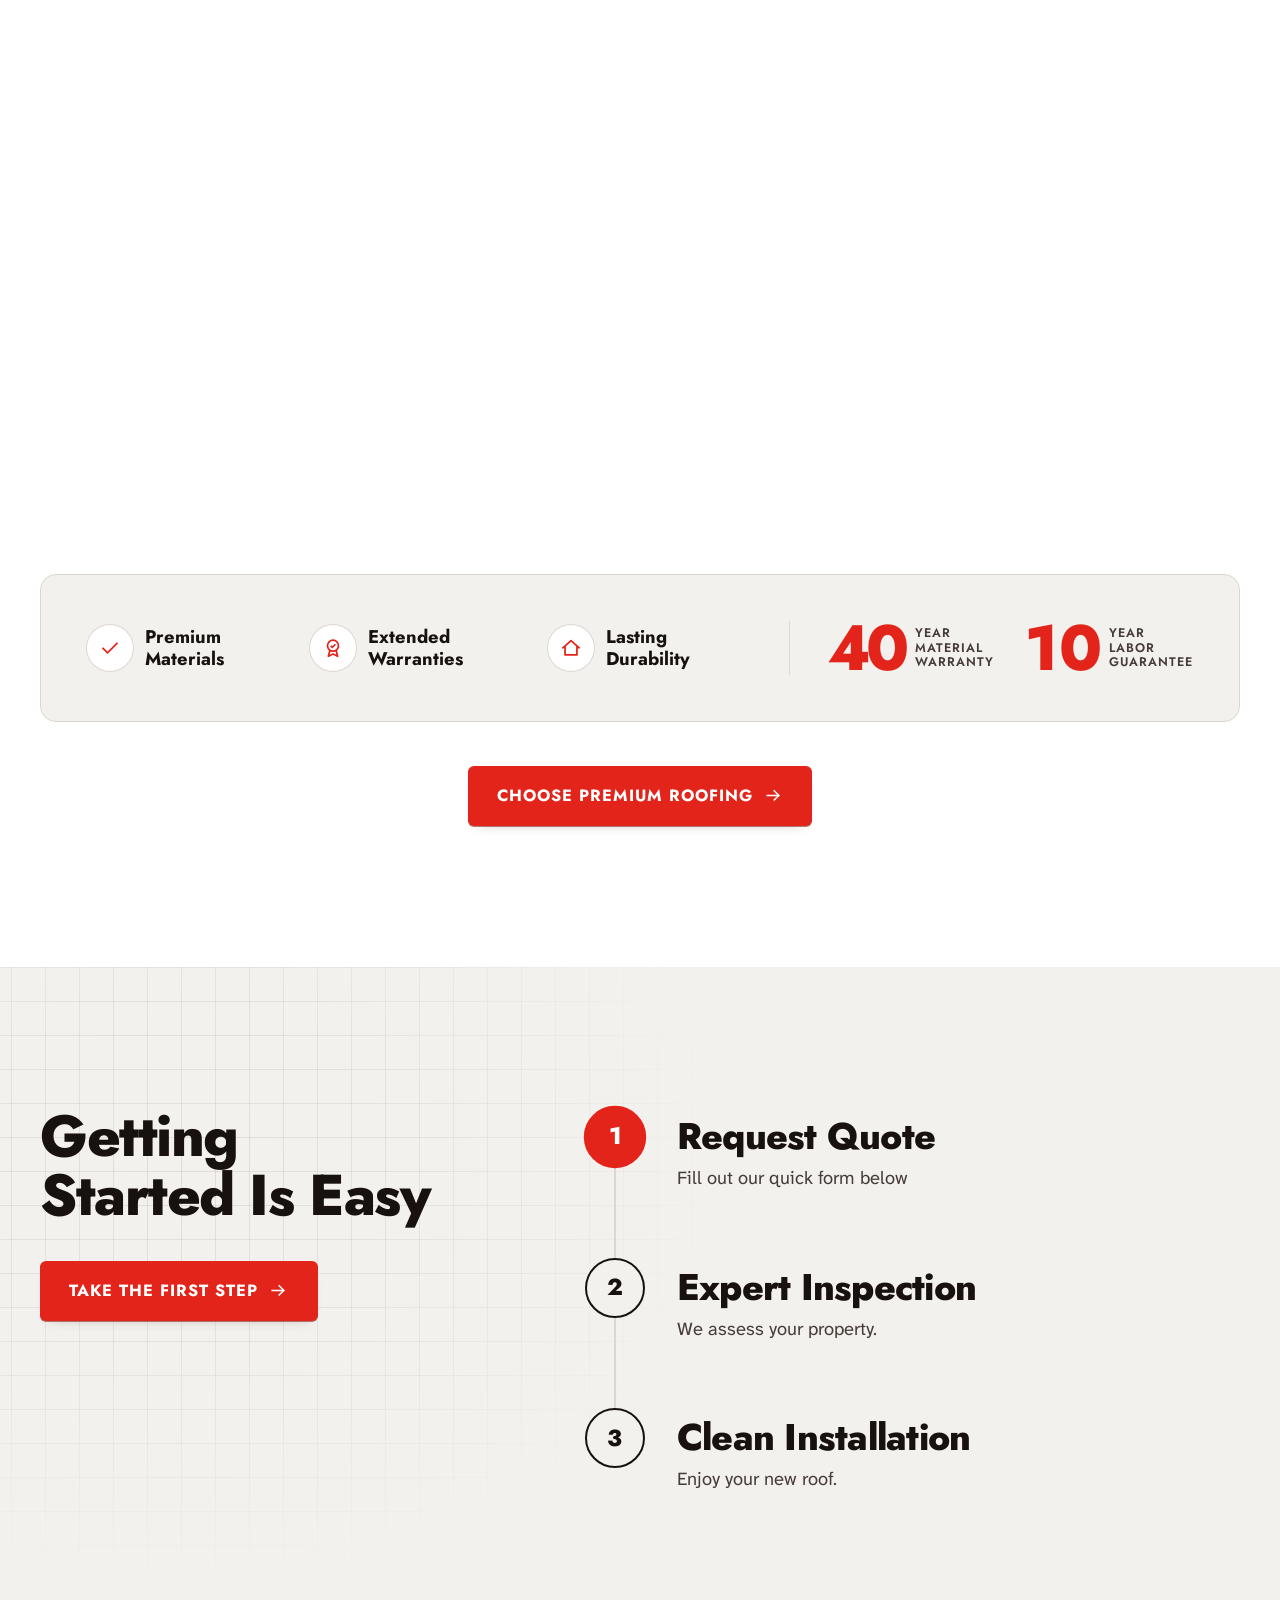
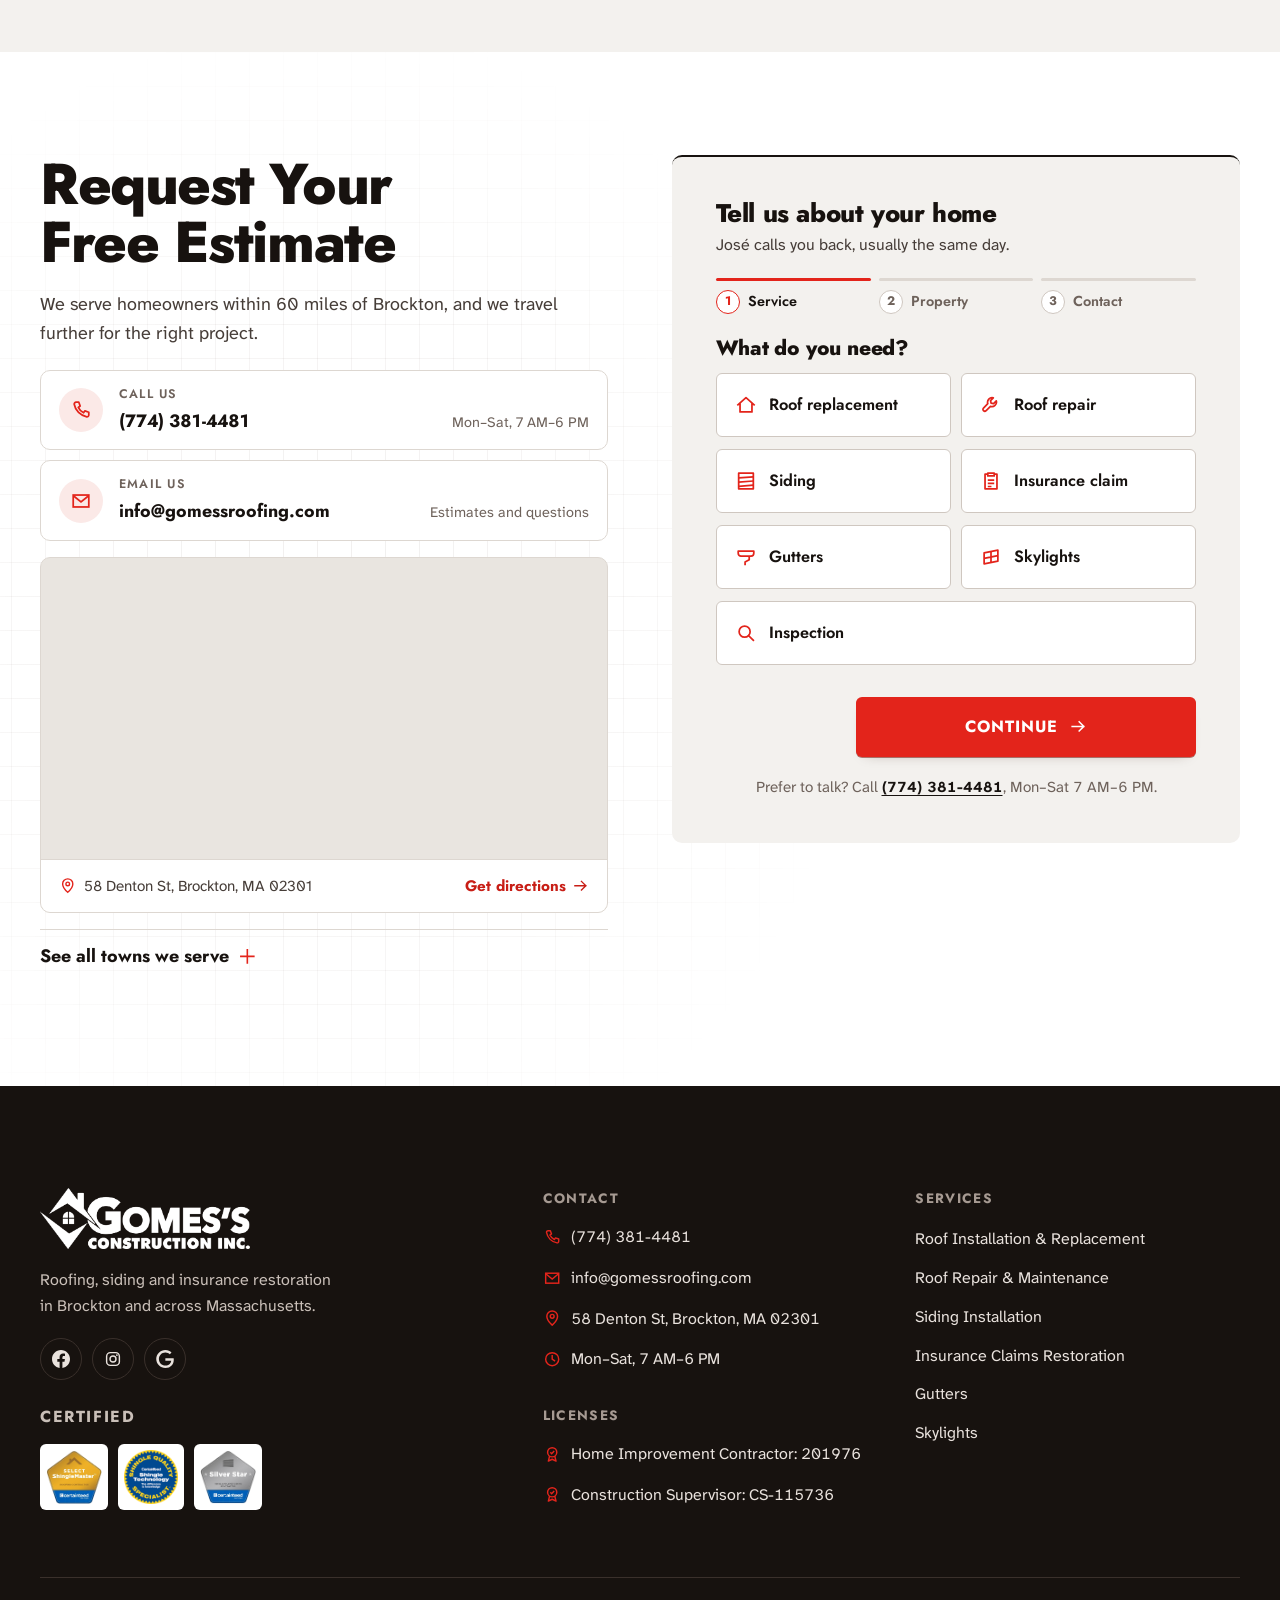
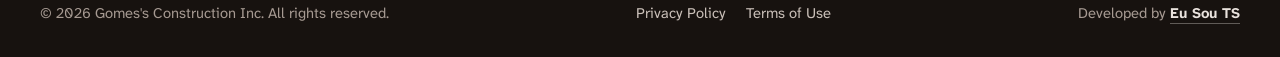
==== commit 4a8871d9: "Update the hero video Version the video URL so browsers drop the cached copy.  Co-Authored-By: Claud" ====
--- a/index.html
+++ b/index.html
@@ -112,7 +112,7 @@
     <section class="hero" id="top">
       <div class="hero__media" aria-hidden="true">
         <video class="hero__video" data-hero-video autoplay muted loop playsinline preload="auto" poster="assets/video/hero-b-poster.jpg">
-          <source src="assets/video/hero-b.mp4" type="video/mp4">
+          <source src="assets/video/hero-b.mp4?v=20261020" type="video/mp4">
         </video>
       </div>
       <div class="wrap hero__grid">
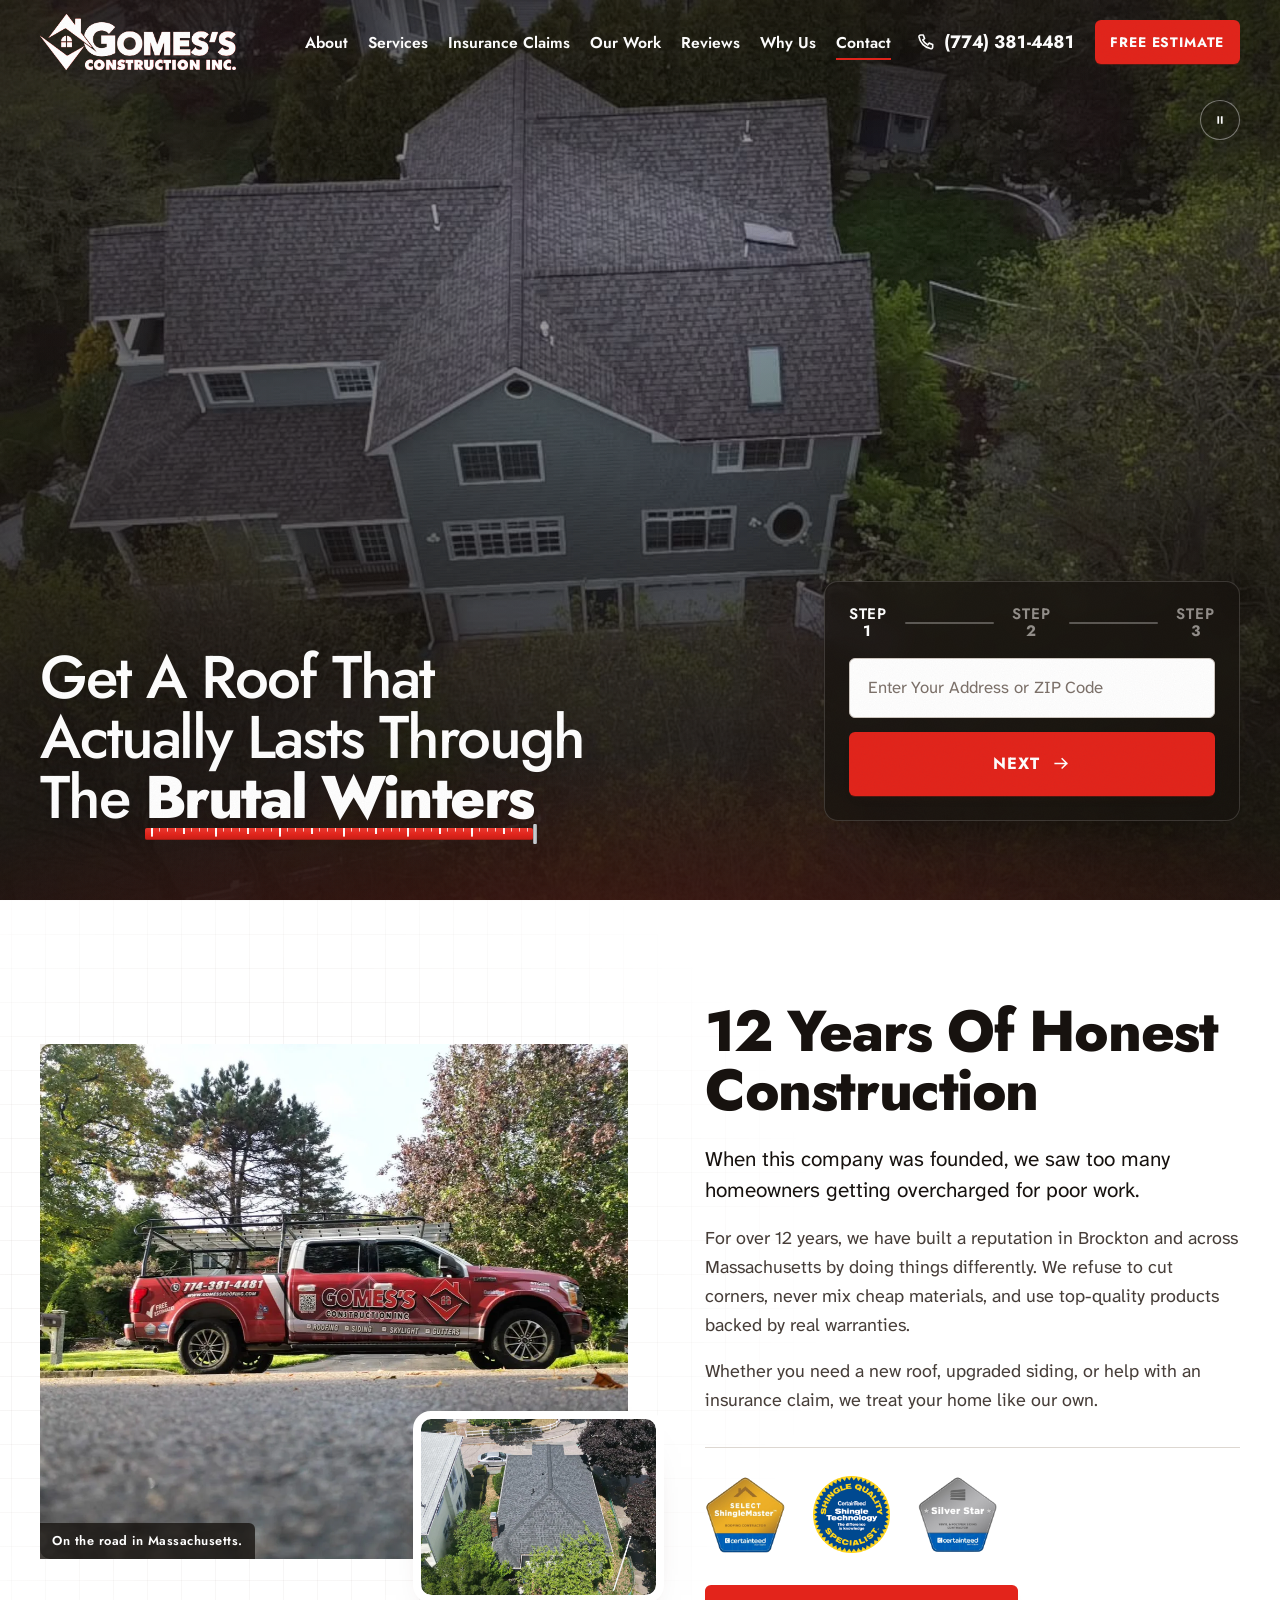
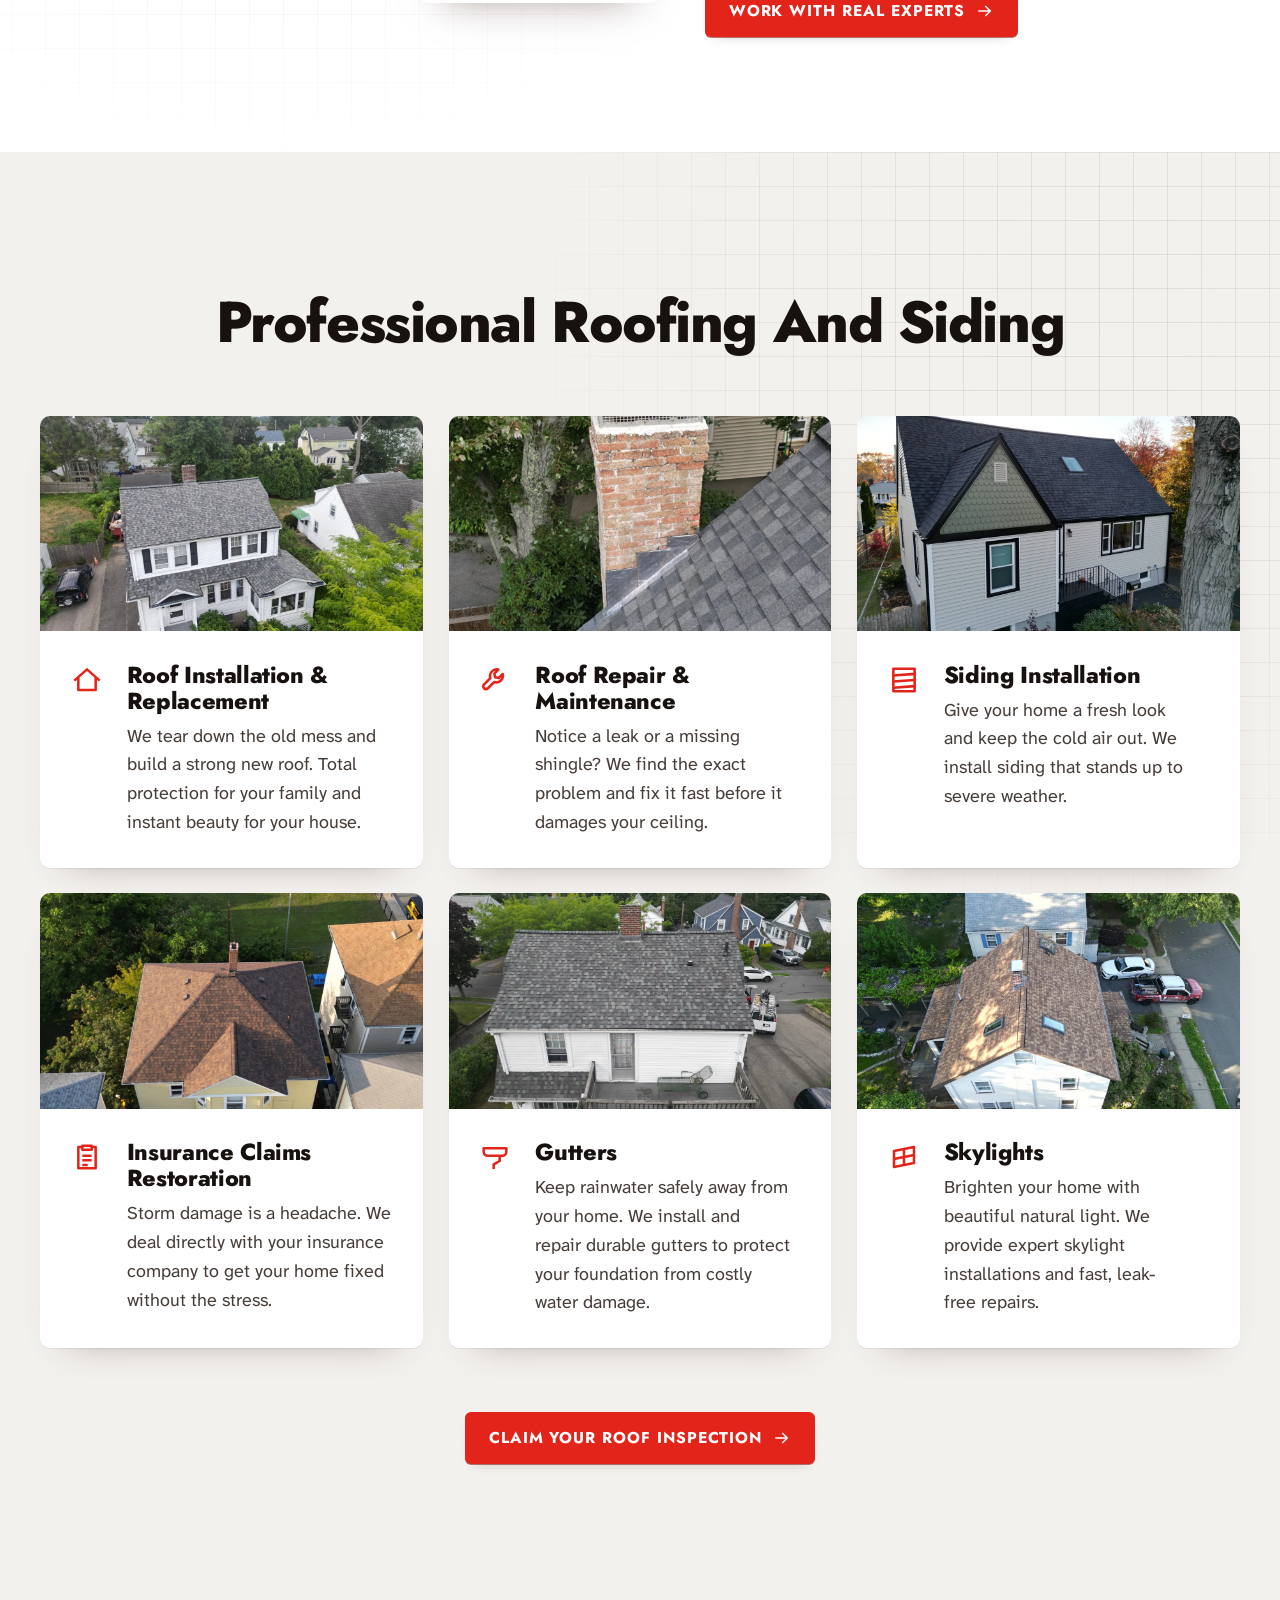
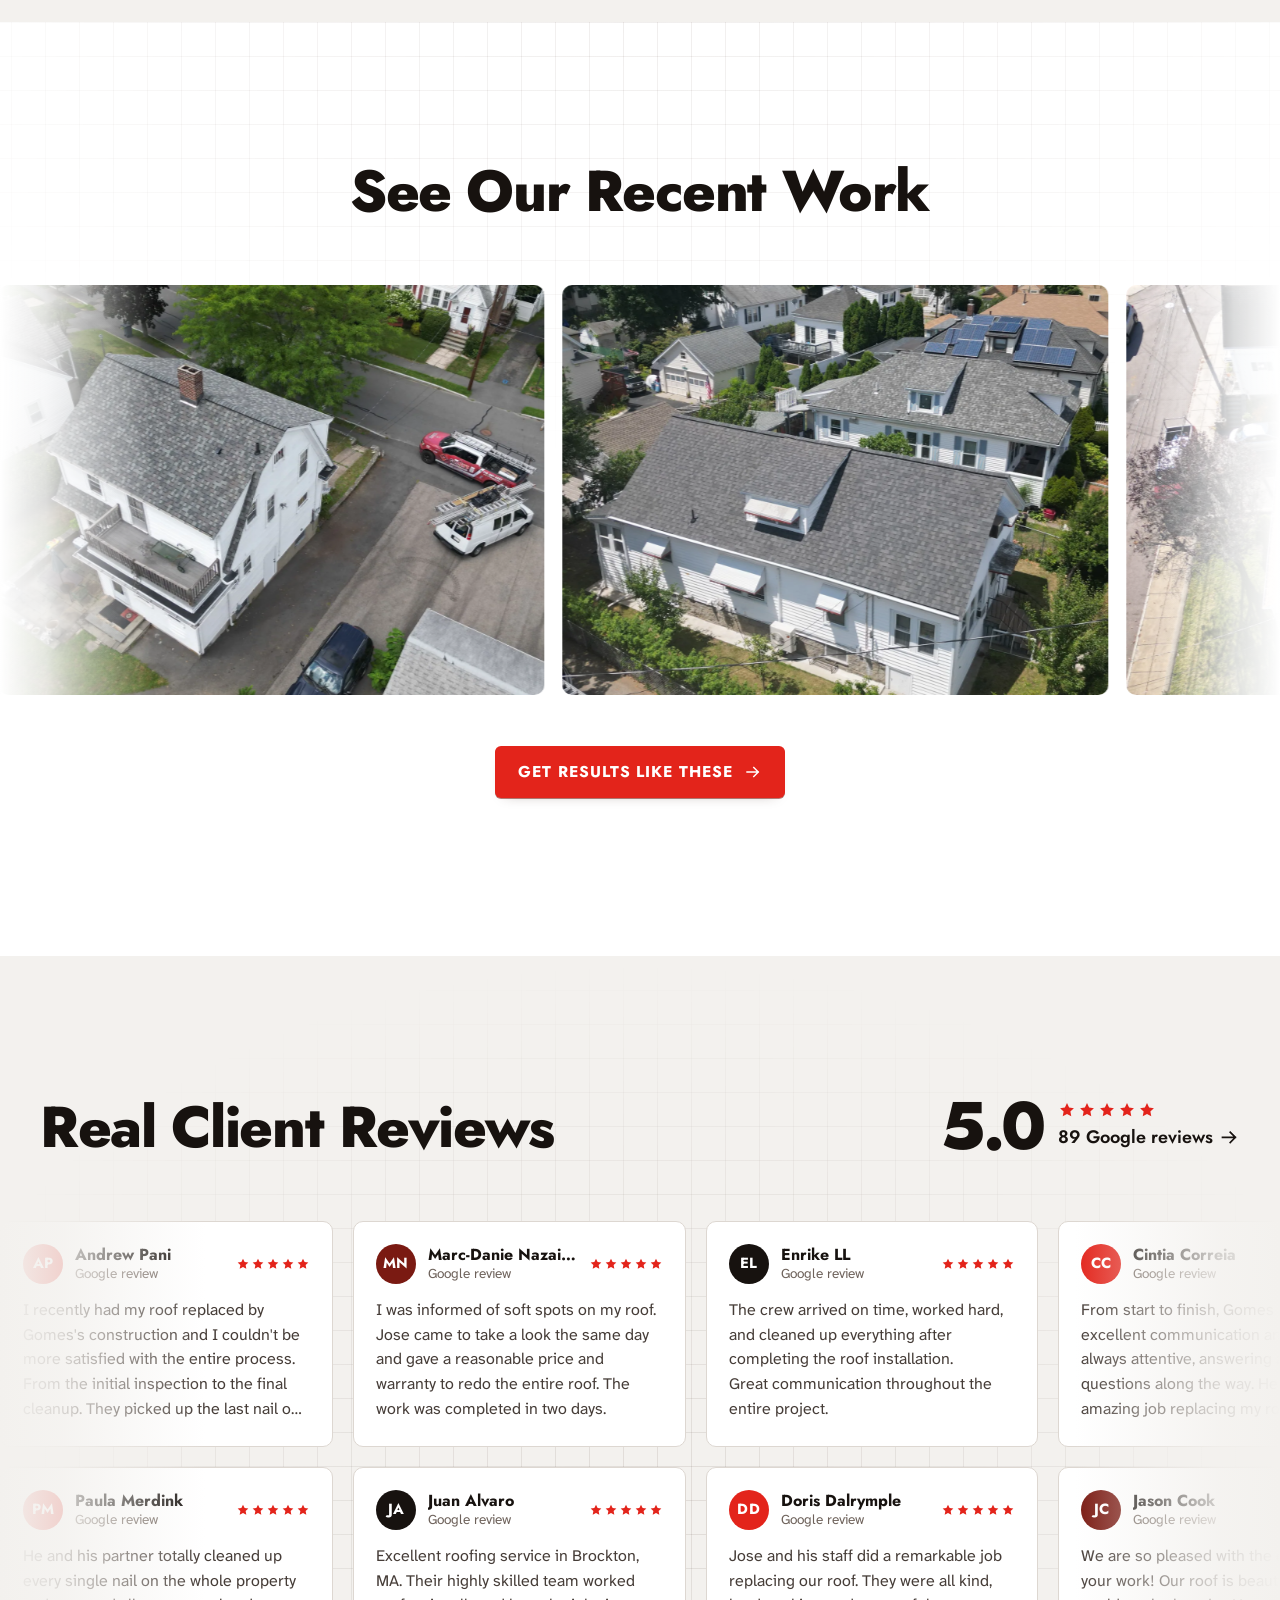
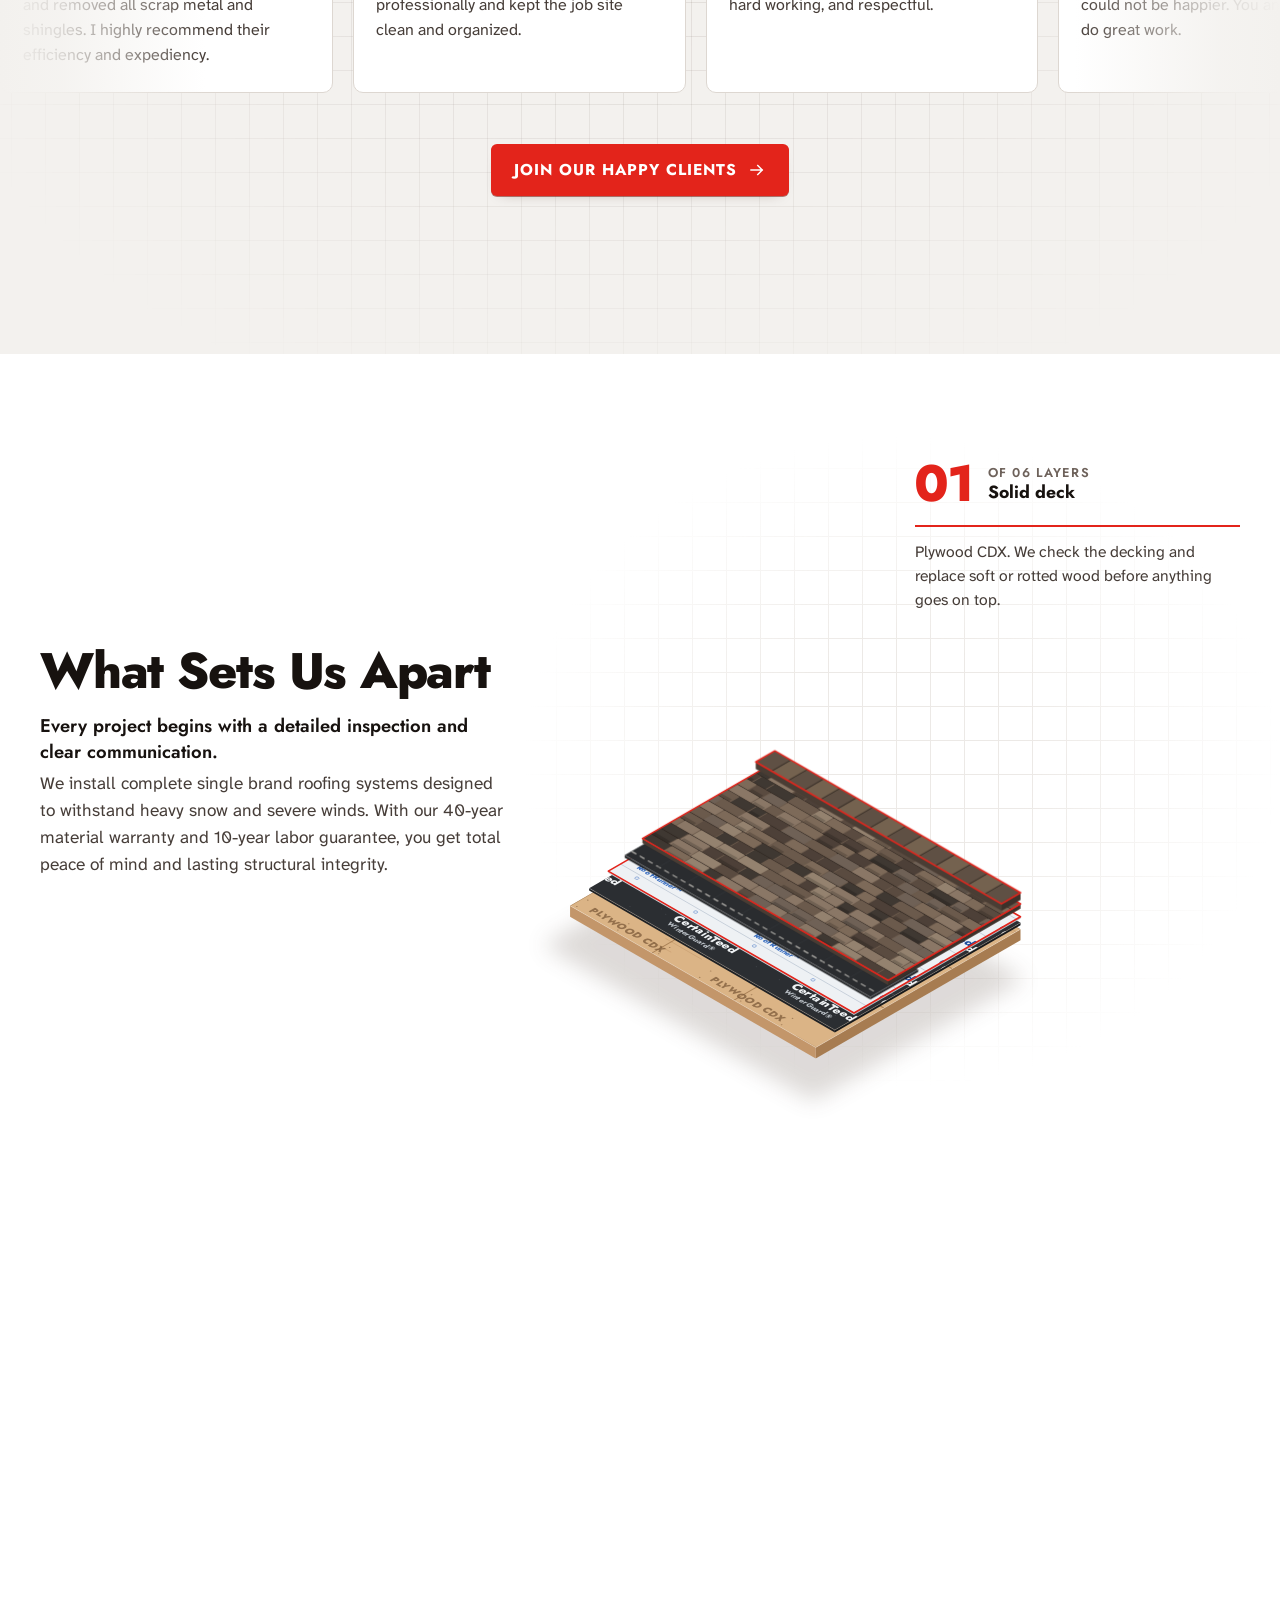
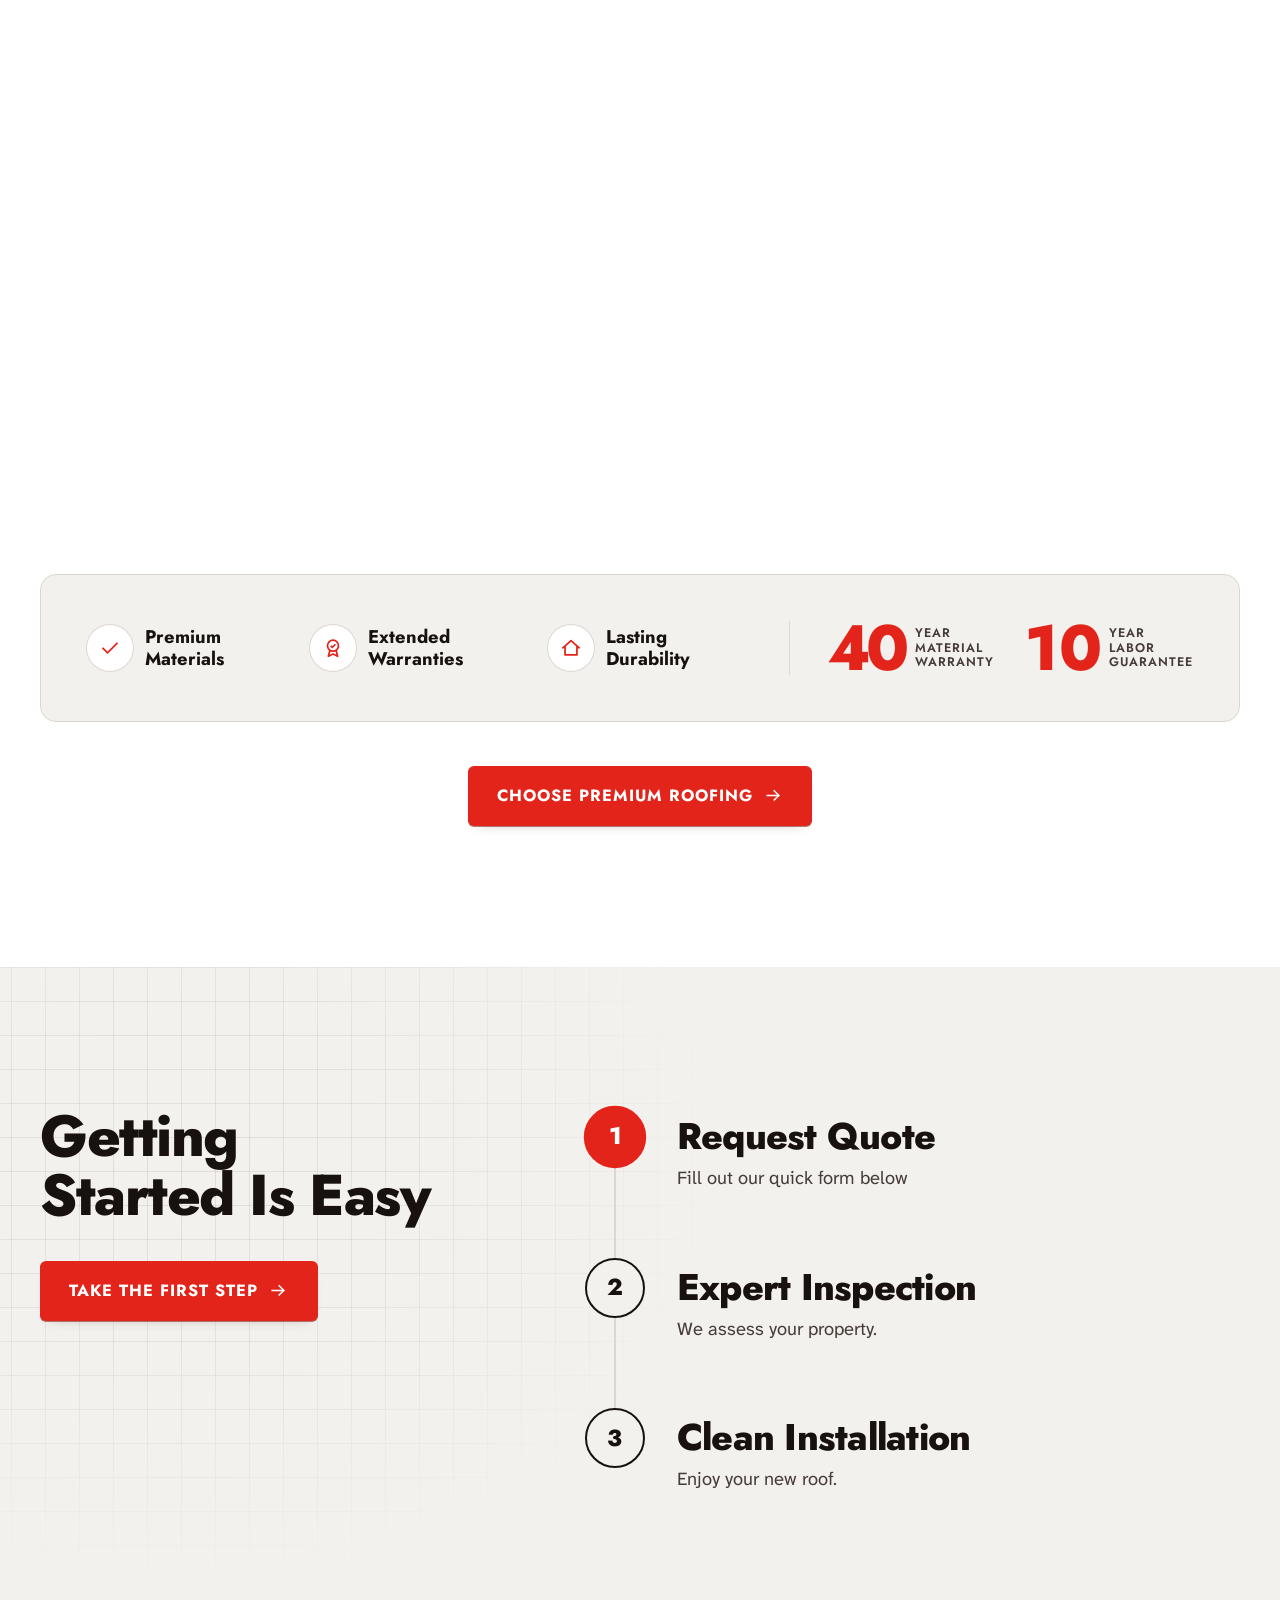
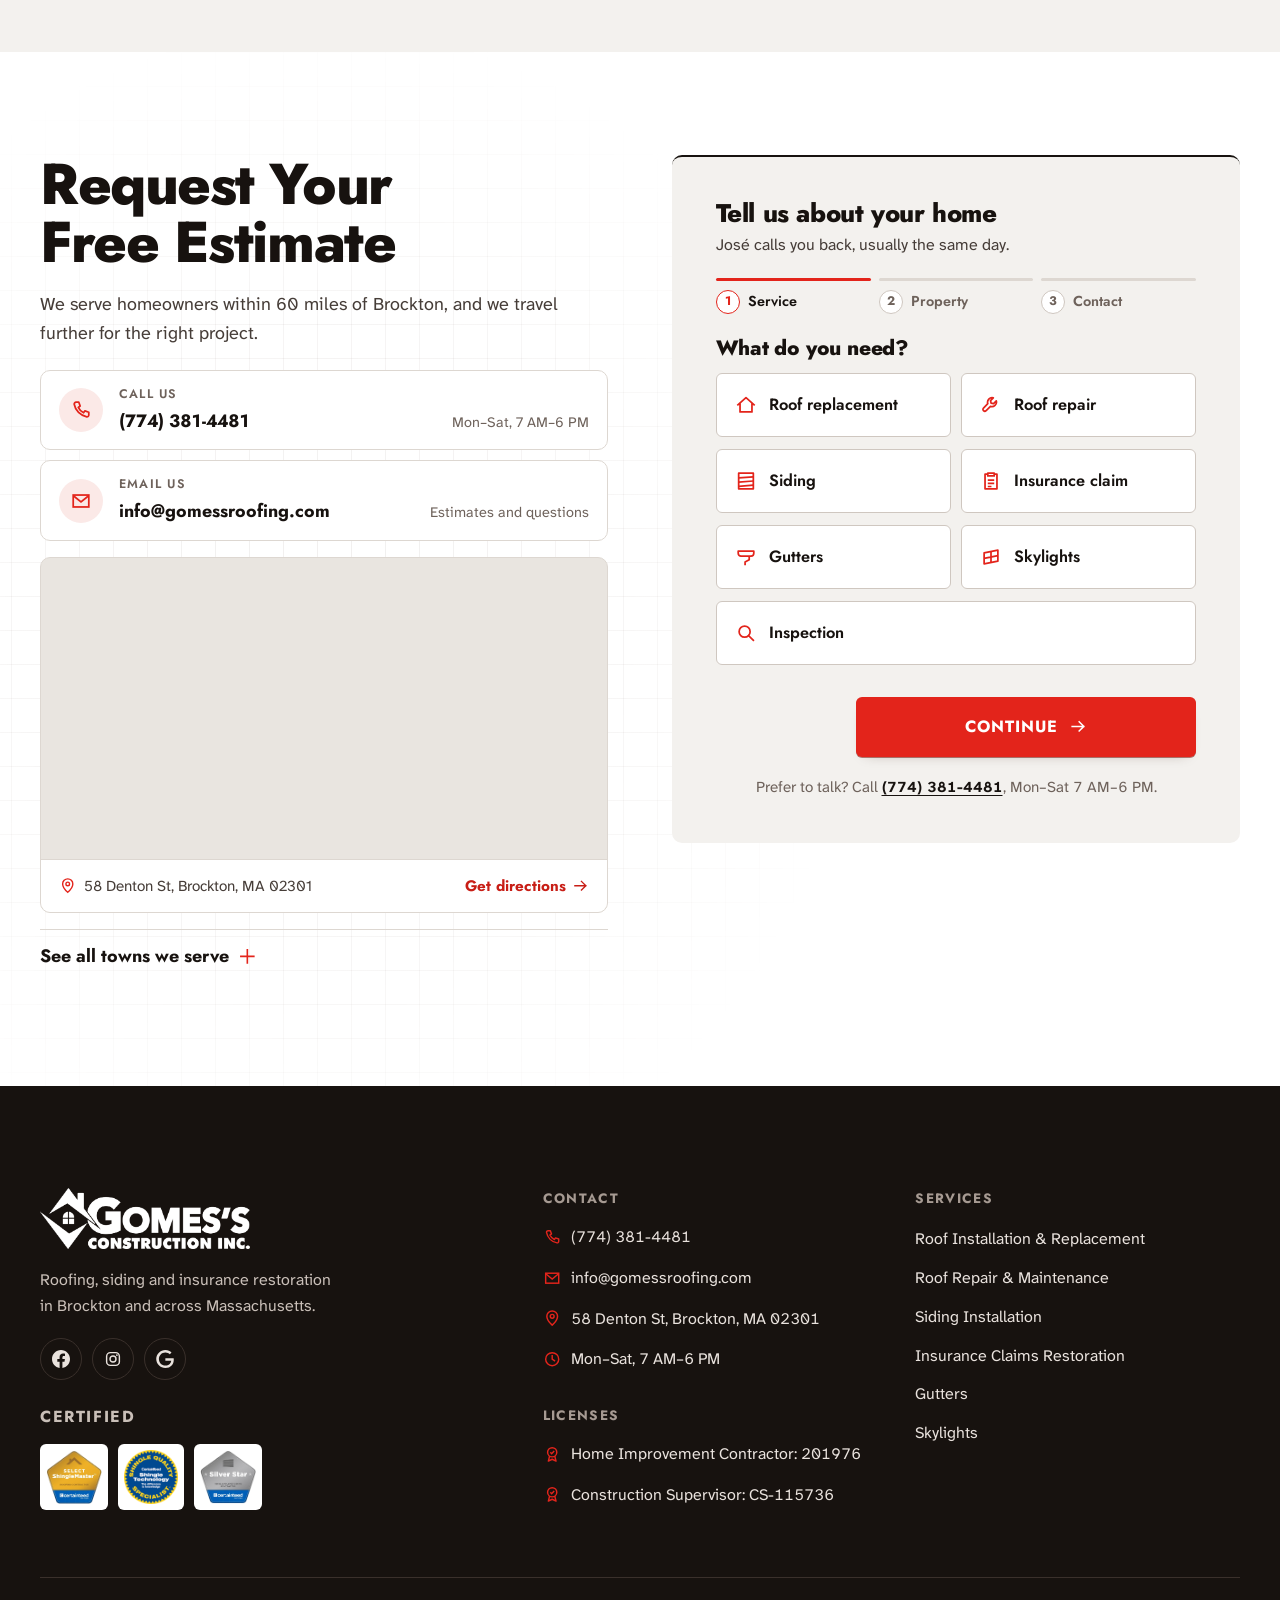
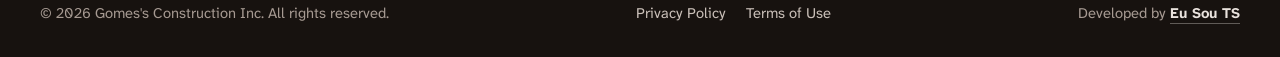
==== commit a73ddfb0: "Add Google Tag Manager to every page Container GTM-TX7CTJMK: script high in the head, noscript right" ====
--- a/index.html
+++ b/index.html
@@ -3,6 +3,13 @@
 <head>
   <meta charset="utf-8">
   <meta name="viewport" content="width=device-width, initial-scale=1">
+  <!-- Google Tag Manager -->
+  <script>(function(w,d,s,l,i){w[l]=w[l]||[];w[l].push({'gtm.start':
+  new Date().getTime(),event:'gtm.js'});var f=d.getElementsByTagName(s)[0],
+  j=d.createElement(s),dl=l!='dataLayer'?'&l='+l:'';j.async=true;j.src=
+  'https://www.googletagmanager.com/gtm.js?id='+i+dl;f.parentNode.insertBefore(j,f);
+  })(window,document,'script','dataLayer','GTM-TX7CTJMK');</script>
+  <!-- End Google Tag Manager -->
   <title>Gomes's Construction Inc. | Roofing &amp; Siding in Brockton, MA</title>
   <meta name="description" content="Roof replacement, roof repair, siding and insurance claim restoration in Brockton and across Massachusetts. Complete CertainTeed roofing systems with a 40-year material and 10-year labor guarantee.">
   <meta name="theme-color" content="#ffffff">
@@ -41,6 +48,10 @@
   </script>
 </head>
 <body>
+  <!-- Google Tag Manager (noscript) -->
+  <noscript><iframe src="https://www.googletagmanager.com/ns.html?id=GTM-TX7CTJMK"
+  height="0" width="0" style="display:none;visibility:hidden"></iframe></noscript>
+  <!-- End Google Tag Manager (noscript) -->
   <svg class="sprite" aria-hidden="true">
     <symbol id="i-arrow" viewBox="0 0 24 24"><path d="M4 12h15M13 6l6 6-6 6" fill="none" stroke="currentColor" stroke-width="1.9" stroke-linecap="square"/></symbol>
     <symbol id="i-phone" viewBox="0 0 24 24"><path d="M6.6 3.5h3l1.5 4.2-2.1 1.5a12 12 0 0 0 5.8 5.8l1.5-2.1 4.2 1.5v3a2 2 0 0 1-2.2 2A17 17 0 0 1 4.6 5.7a2 2 0 0 1 2-2.2Z" fill="none" stroke="currentColor" stroke-width="1.9" stroke-linejoin="round"/></symbol>
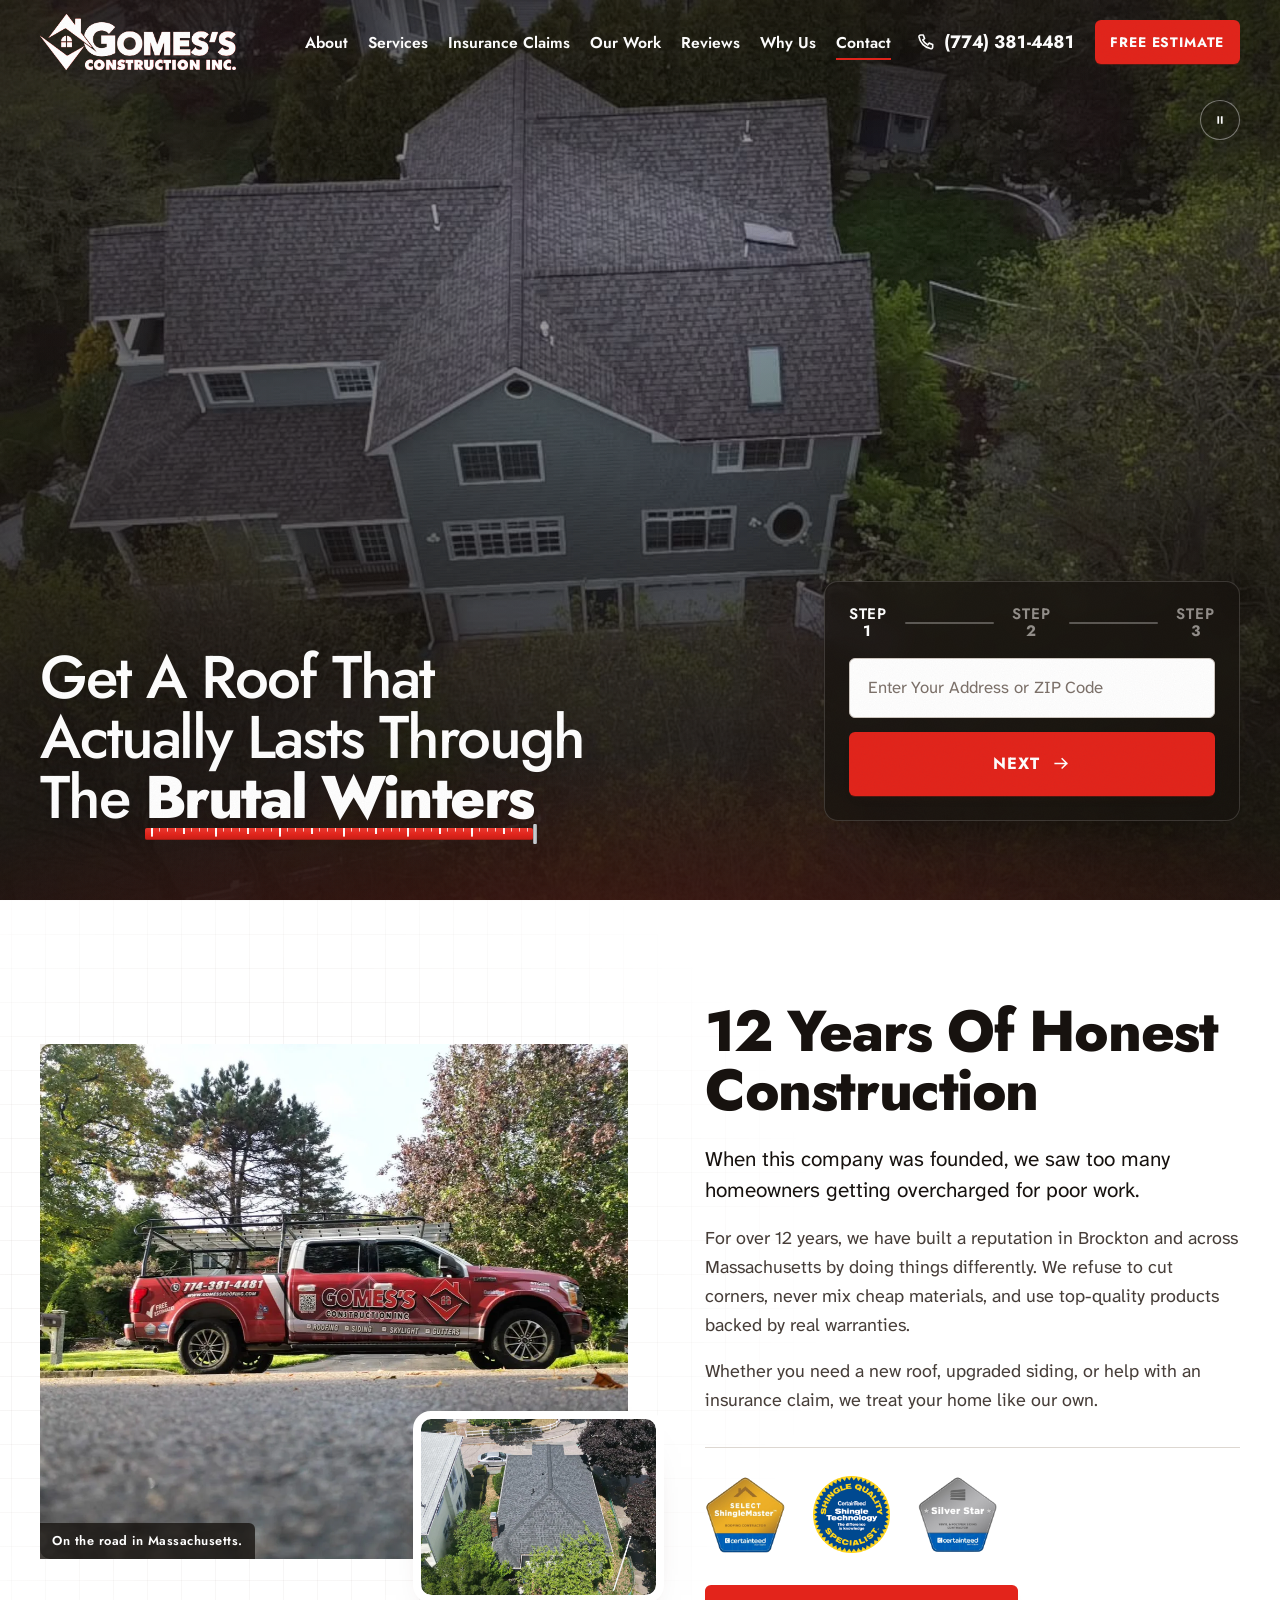
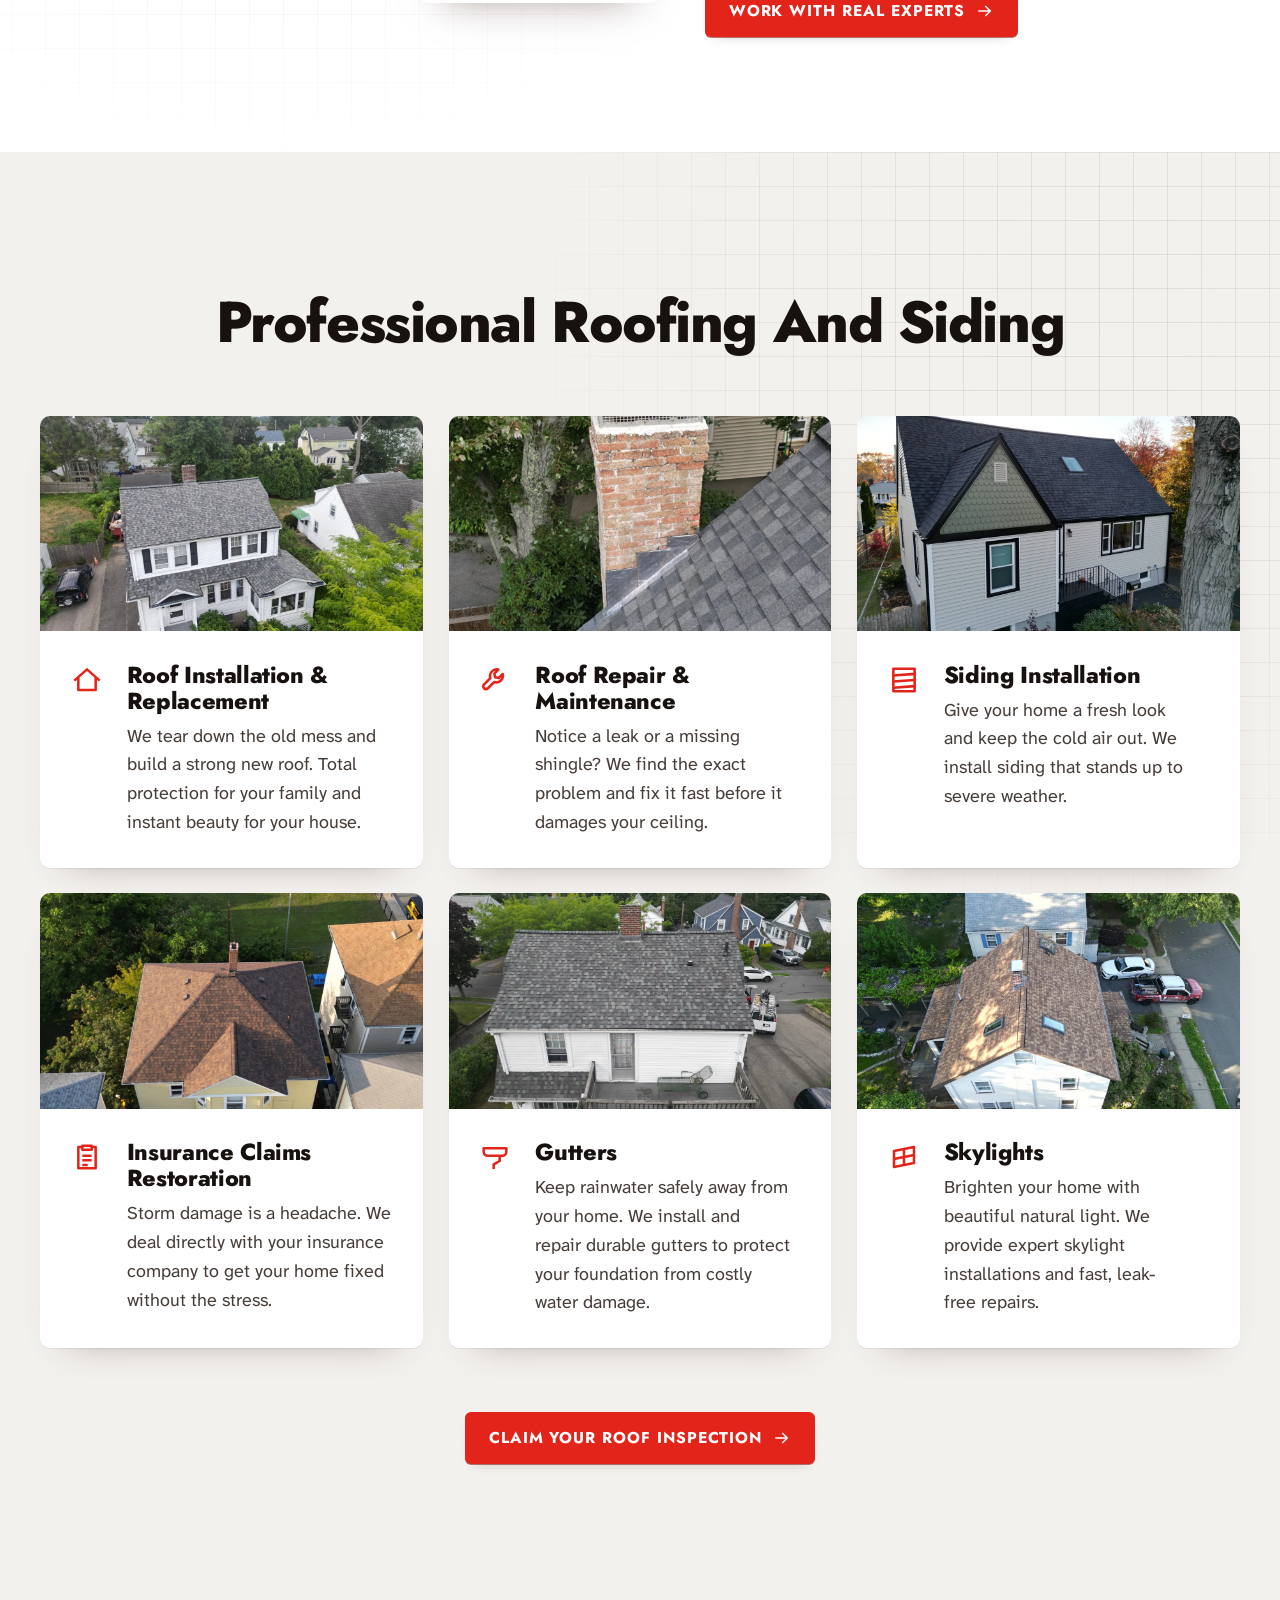
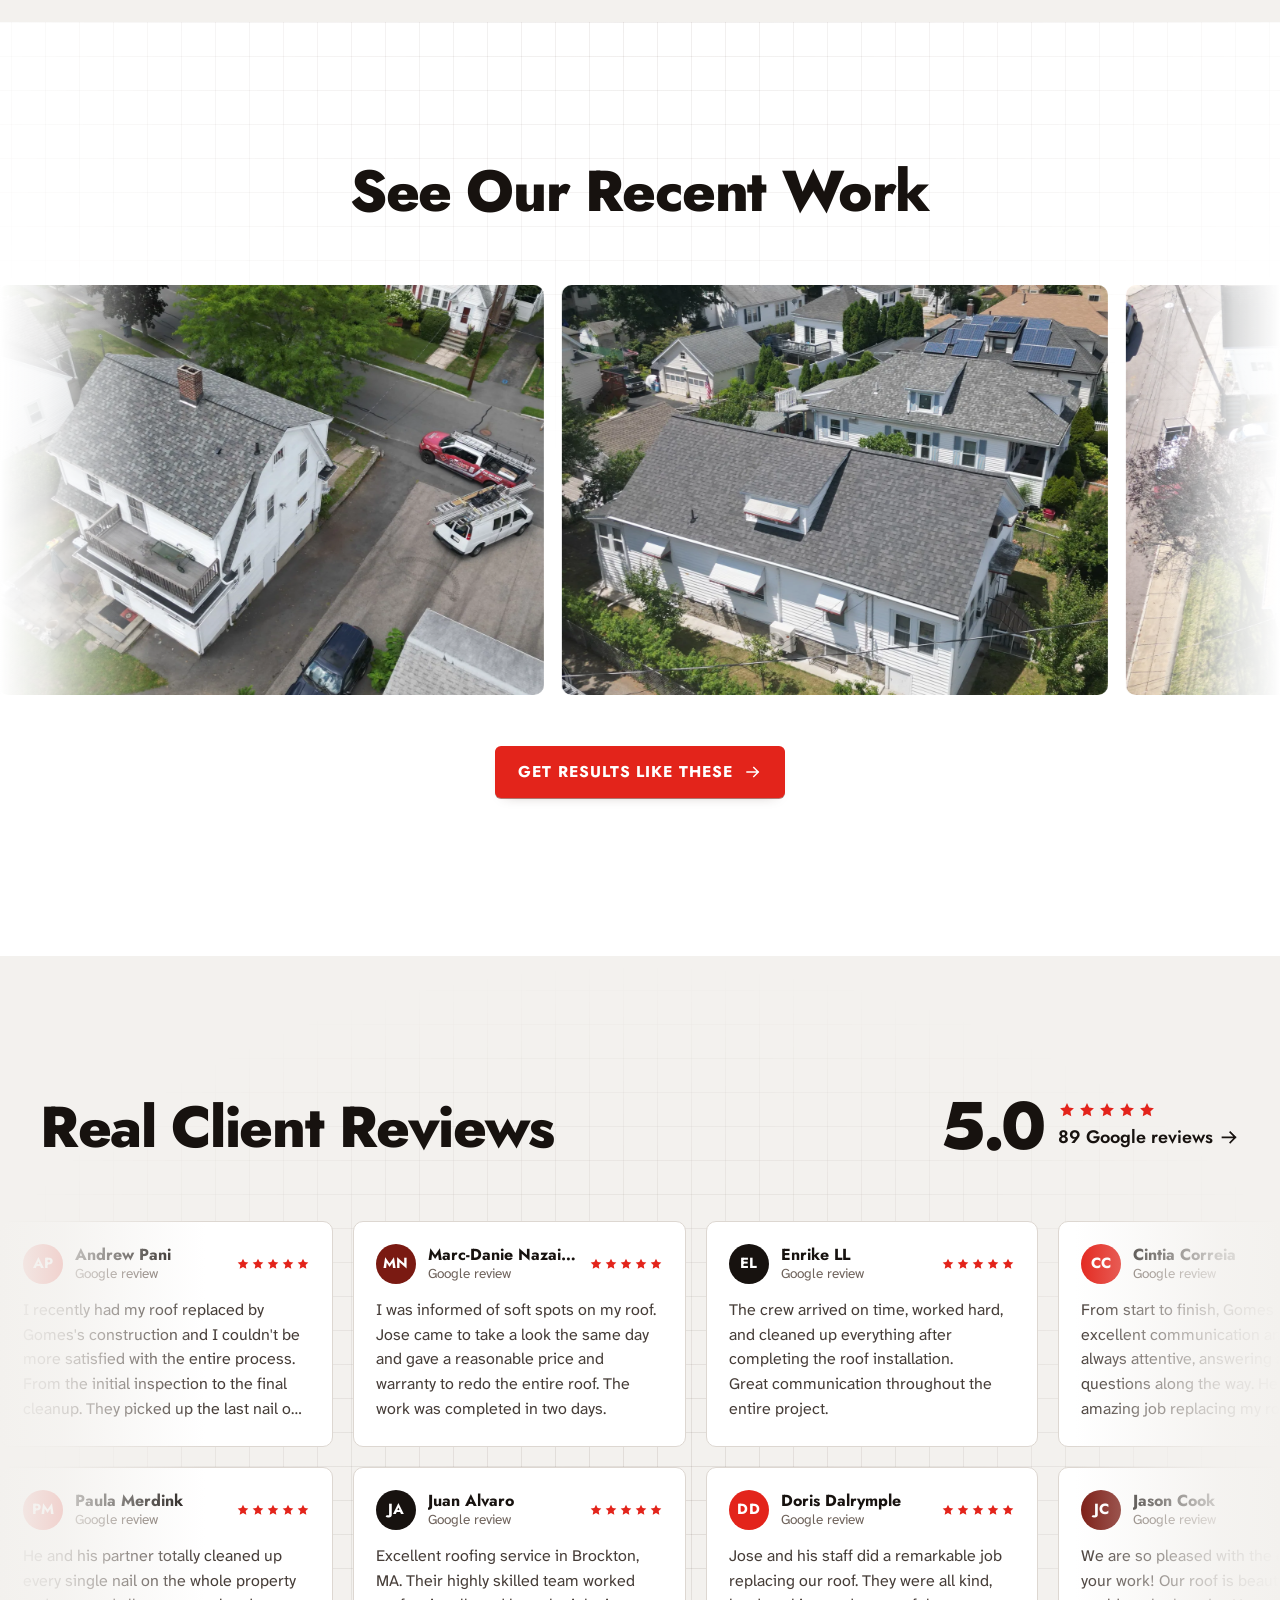
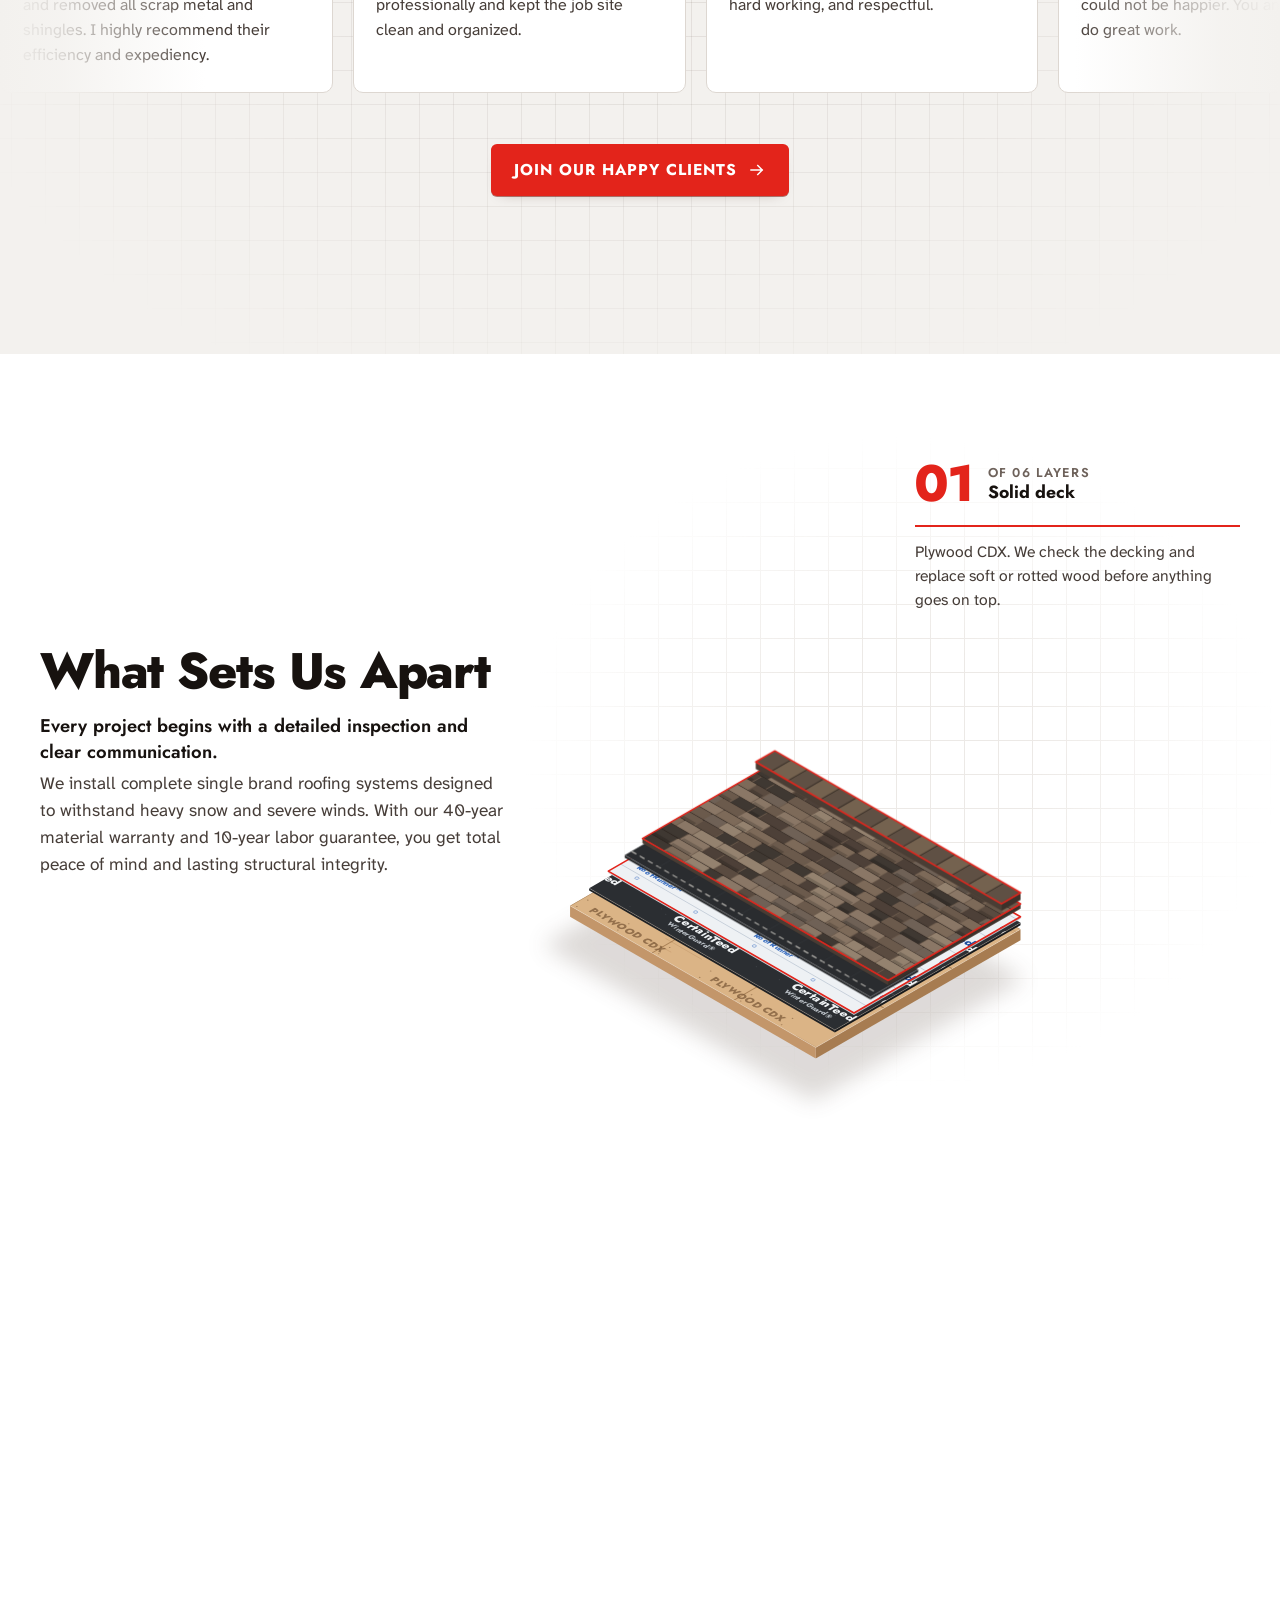
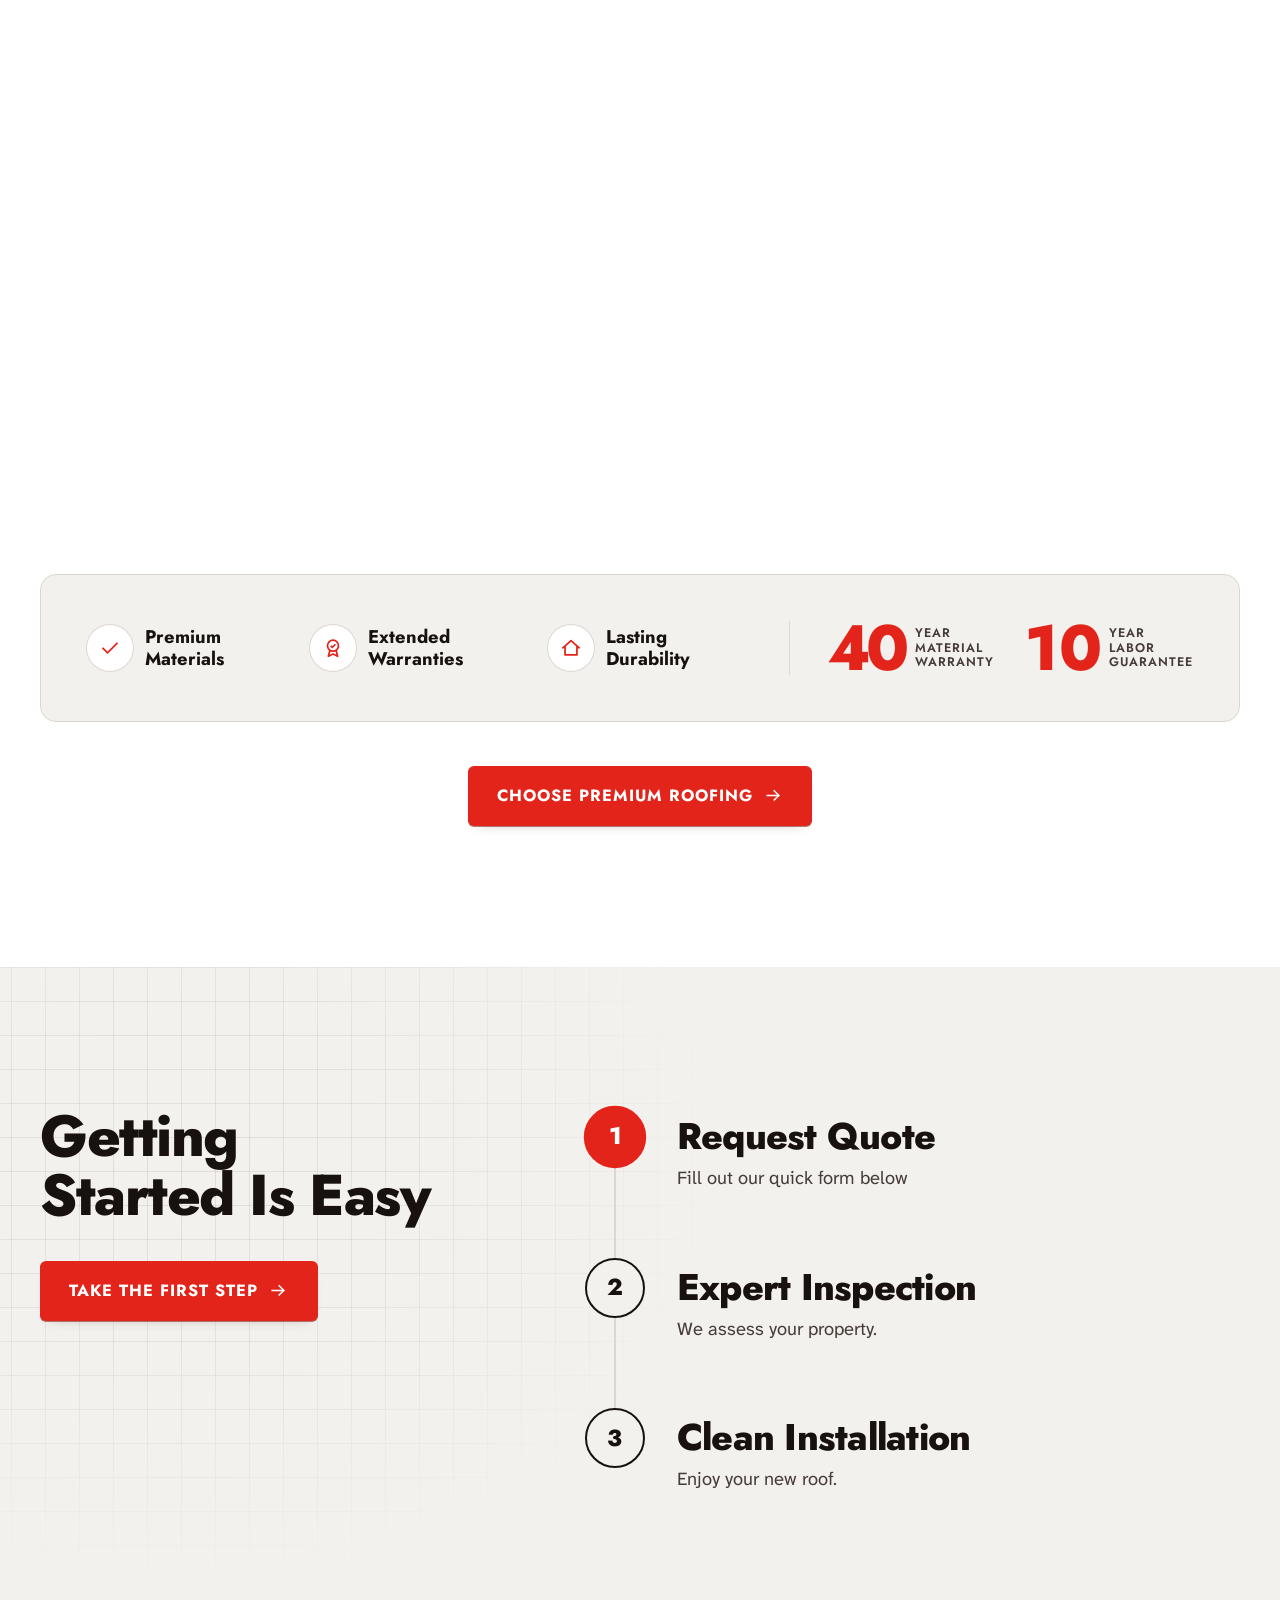
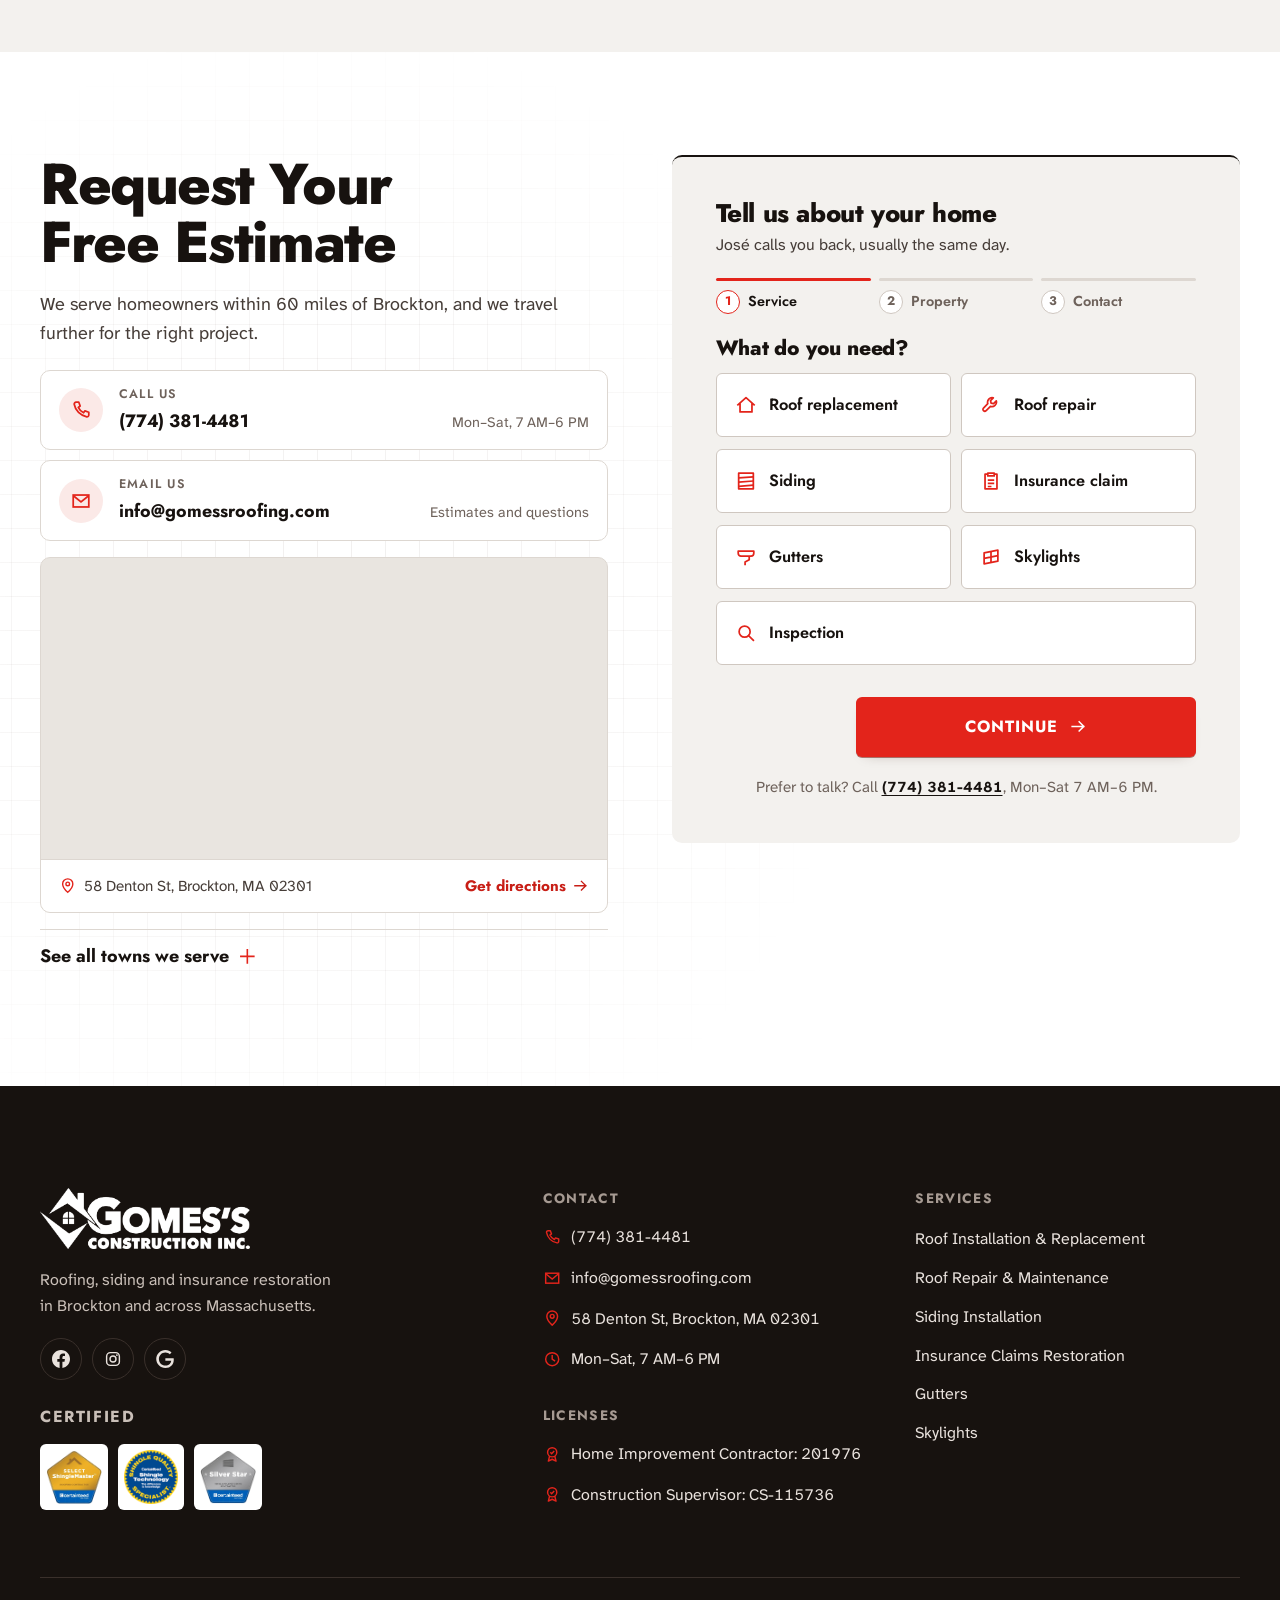
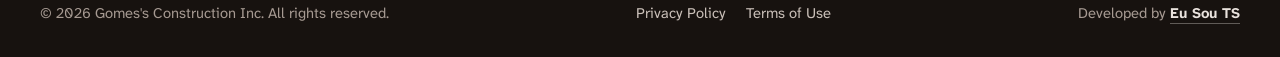
==== commit 19d1529f: "Add /redirect contact card page Business card page with website, phone, email and social links, noin" ====
--- a/index.html
+++ b/index.html
@@ -29,7 +29,7 @@
   <link rel="preconnect" href="https://fonts.googleapis.com">
   <link rel="preconnect" href="https://fonts.gstatic.com" crossorigin>
   <link href="https://fonts.googleapis.com/css2?family=Atkinson+Hyperlegible+Next:wght@400;500;700&family=Jost:wght@500;600;700;800&display=swap" rel="stylesheet">
-  <link rel="stylesheet" href="assets/css/styles.css?v=20261019">
+  <link rel="stylesheet" href="assets/css/styles.css?v=20261029">
   <script type="application/ld+json">
   {
     "@context": "https://schema.org",
--- a/assets/css/styles.css
+++ b/assets/css/styles.css
@@ -1233,3 +1233,72 @@
   .ic-score { justify-items: center; text-align: center; }
 }
 @media (max-width: 560px) { .ic-trust__list { grid-template-columns: 1fr; } }
+
+/* ---------- contact card (/redirect) ---------- */
+.vc-page { background: var(--ink); color: #fff; }
+.vc {
+  position: relative; isolation: isolate; min-height: 100vh; min-height: 100dvh;
+  display: flex; flex-direction: column; align-items: center; justify-content: center;
+  padding: max(40px, env(safe-area-inset-top)) 16px max(28px, env(safe-area-inset-bottom));
+}
+.vc__bg { position: fixed; inset: 0; z-index: -1; }
+.vc__bg img { width: 100%; height: 100%; object-fit: cover; }
+.vc__bg::after { content: ""; position: absolute; inset: 0; background: linear-gradient(180deg, rgba(23, 18, 15, .7) 0%, rgba(23, 18, 15, .86) 40%, rgba(23, 18, 15, .97) 100%); }
+.vc__card {
+  width: min(100%, 440px); padding: 36px clamp(18px, 5vw, 28px) 28px; text-align: center;
+  background: rgba(23, 18, 15, .62); -webkit-backdrop-filter: blur(12px); backdrop-filter: blur(12px);
+  border: 1px solid rgba(246, 242, 238, .14); border-radius: 18px;
+  box-shadow: 0 30px 60px -36px rgba(0, 0, 0, .8);
+}
+.vc__brand img { width: min(210px, 70%); margin-inline: auto; }
+.vc__tag { max-width: 30ch; margin: 16px auto 0; color: #d6ccc5; font-size: 1rem; line-height: 1.5; }
+.vc__links { display: grid; gap: 10px; margin-top: 28px; text-align: left; }
+.vc-link {
+  display: flex; align-items: center; gap: 14px; min-height: 68px; padding: 12px 16px;
+  color: #fff; text-decoration: none; background: rgba(255, 255, 255, .06);
+  border: 1px solid rgba(246, 242, 238, .14); border-radius: 12px;
+  transition: background-color .25s var(--ease), border-color .25s, transform .25s var(--ease);
+}
+.vc-link:hover { background: rgba(255, 255, 255, .11); border-color: rgba(246, 242, 238, .3); transform: translateY(-1px); }
+.vc-link:active { transform: scale(.98); transition-duration: .08s; }
+.vc-link__ico { flex: none; width: 42px; height: 42px; border-radius: 50%; display: grid; place-items: center; background: var(--red); color: #fff; }
+.vc-link__ico .ico { width: 20px; height: 20px; }
+.vc-link__txt { flex: 1; min-width: 0; display: grid; line-height: 1.25; }
+.vc-link__txt b { font-family: var(--f-display); font-weight: 700; font-size: 1.08rem; }
+.vc-link__txt small { overflow: hidden; text-overflow: ellipsis; white-space: nowrap; color: #c9bfb8; font-size: .92rem; font-variant-numeric: tabular-nums lining-nums; }
+.vc-link__go { color: #a69a92; transition: transform .3s var(--ease), color .2s; }
+.vc-link:hover .vc-link__go { color: #fff; transform: translateX(3px); }
+.vc-link--primary { background: var(--red); border-color: var(--red); }
+.vc-link--primary:hover { background: var(--brick); border-color: var(--brick); }
+.vc-link--primary .vc-link__ico { background: rgba(255, 255, 255, .18); }
+.vc-link--primary .vc-link__txt small, .vc-link--primary .vc-link__go { color: #fff; }
+.vc__h { margin-top: 28px; font-family: var(--f-display); font-weight: 700; font-size: .8rem; letter-spacing: .14em; text-transform: uppercase; color: #a69a92; }
+.vc__social { display: grid; grid-template-columns: repeat(3, minmax(0, 1fr)); gap: 10px; margin-top: 12px; }
+.vc__social a {
+  display: grid; justify-items: center; gap: 8px; padding: 14px 10px; color: #fff; text-decoration: none;
+  font-family: var(--f-display); font-weight: 600; font-size: .9rem;
+  background: rgba(255, 255, 255, .06); border: 1px solid rgba(246, 242, 238, .14); border-radius: 12px;
+  transition: background-color .25s var(--ease), border-color .25s, transform .25s var(--ease);
+}
+.vc__social a:hover { background: var(--red); border-color: var(--red); transform: translateY(-1px); }
+.vc__social .ico { width: 24px; height: 24px; }
+.vc__foot { margin-top: 20px; color: #a69a92; font-size: .85rem; }
+/* narrow phones: drop the arrows so the email address fits */
+@media (max-width: 380px) {
+  .vc__card { padding-inline: 14px; }
+  .vc-link { padding-inline: 14px; }
+  .vc-link__go { display: none; }
+  .vc__social a { font-size: .8rem; }
+}
+
+/* entrance: the card settles, then the links follow */
+.vc__card, .vc__links li, .vc__social li { animation: vc-in .7s var(--ease) both; }
+.vc__links li:nth-child(1) { animation-delay: .12s; }
+.vc__links li:nth-child(2) { animation-delay: .18s; }
+.vc__links li:nth-child(3) { animation-delay: .24s; }
+.vc__social li { animation-delay: .32s; }
+@keyframes vc-in { from { opacity: 0; transform: translateY(12px); } to { opacity: 1; transform: none; } }
+@media (prefers-reduced-motion: reduce) {
+  .vc__card, .vc__links li, .vc__social li { animation: none; }
+  .vc-link, .vc__social a { transition: none; }
+}
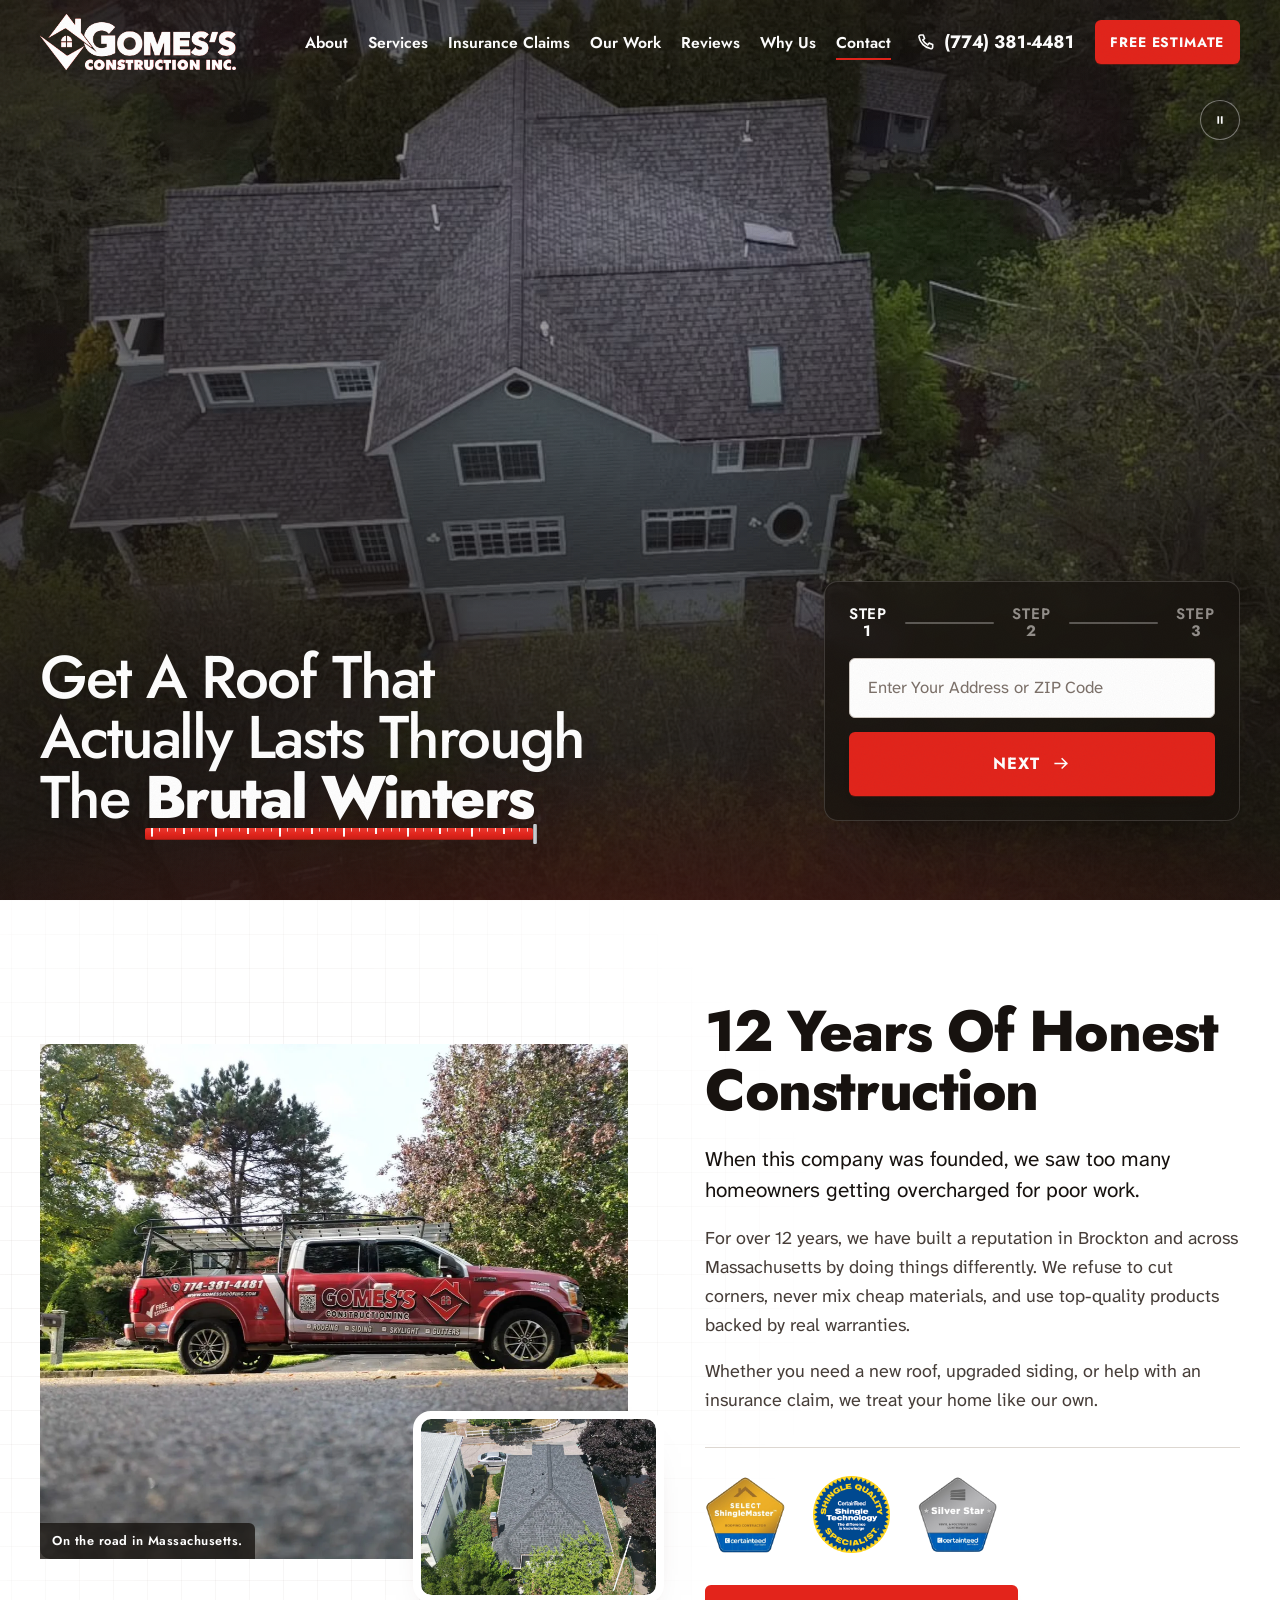
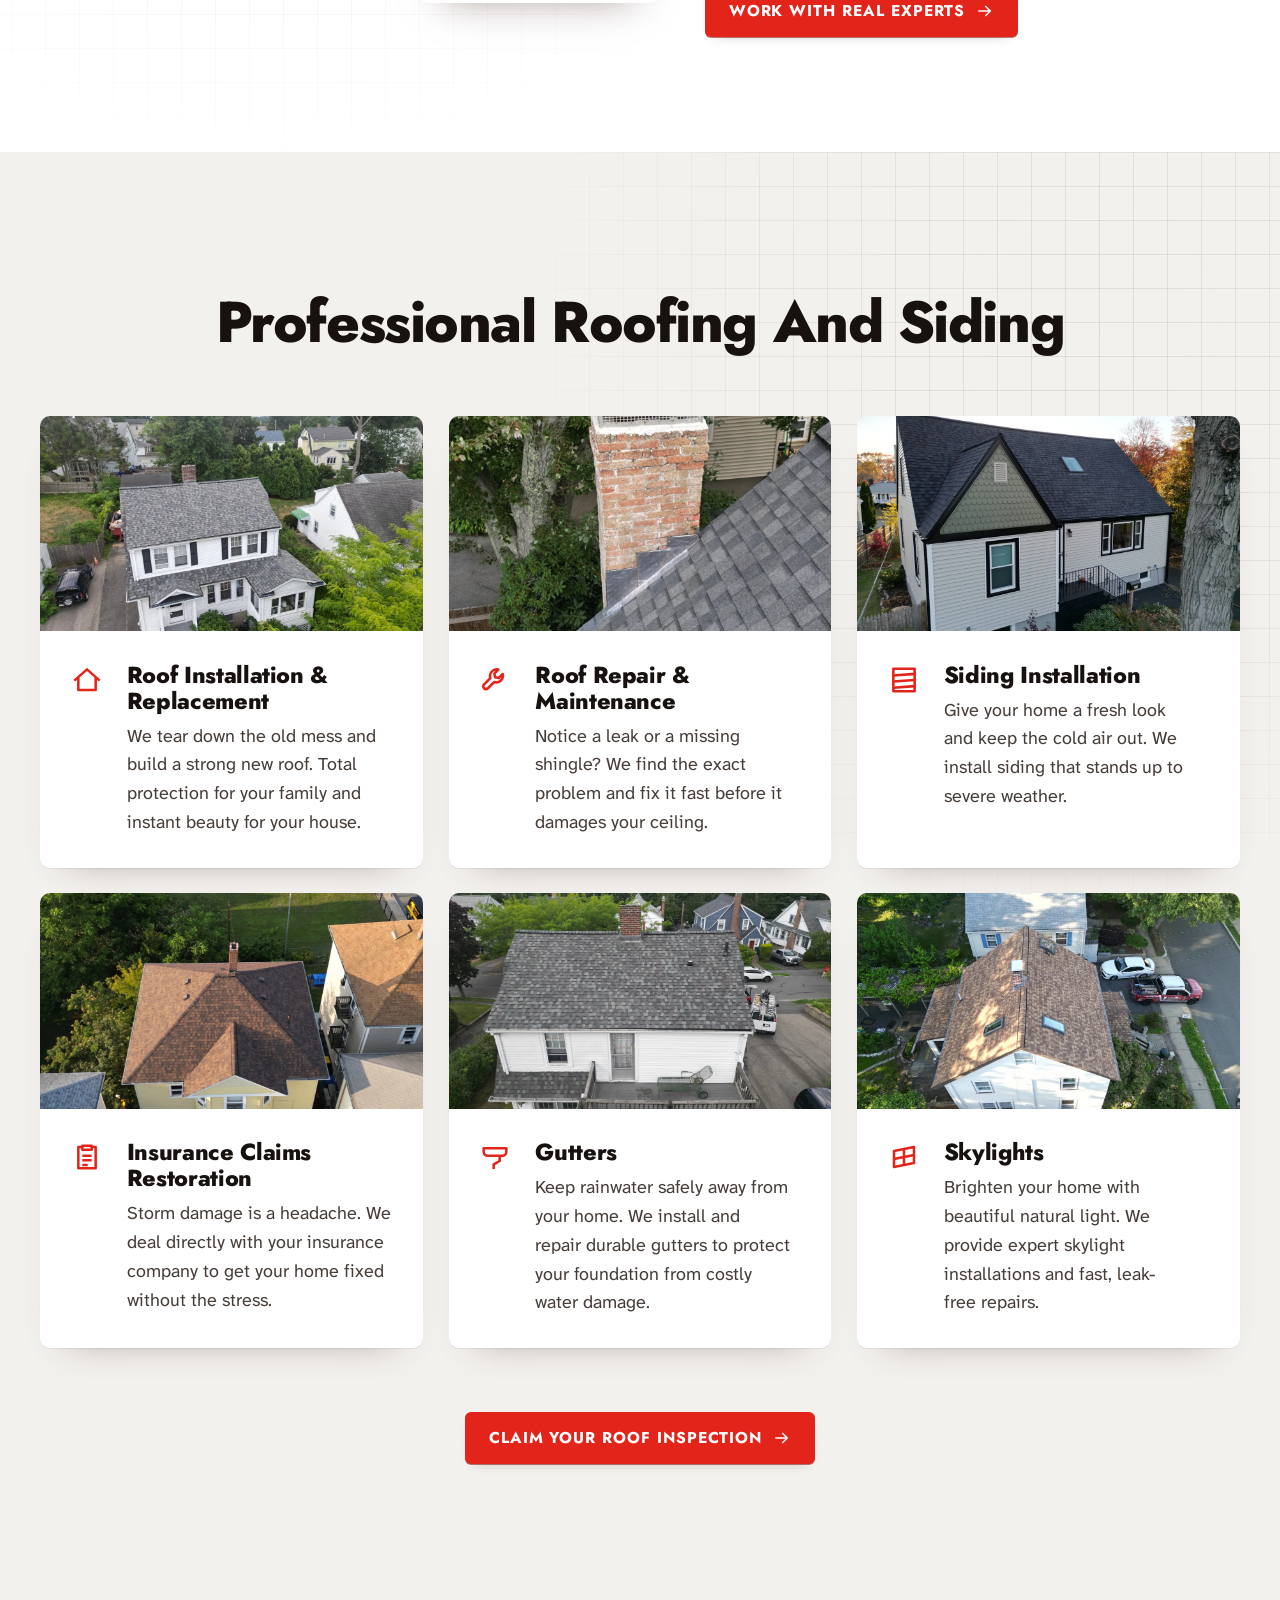
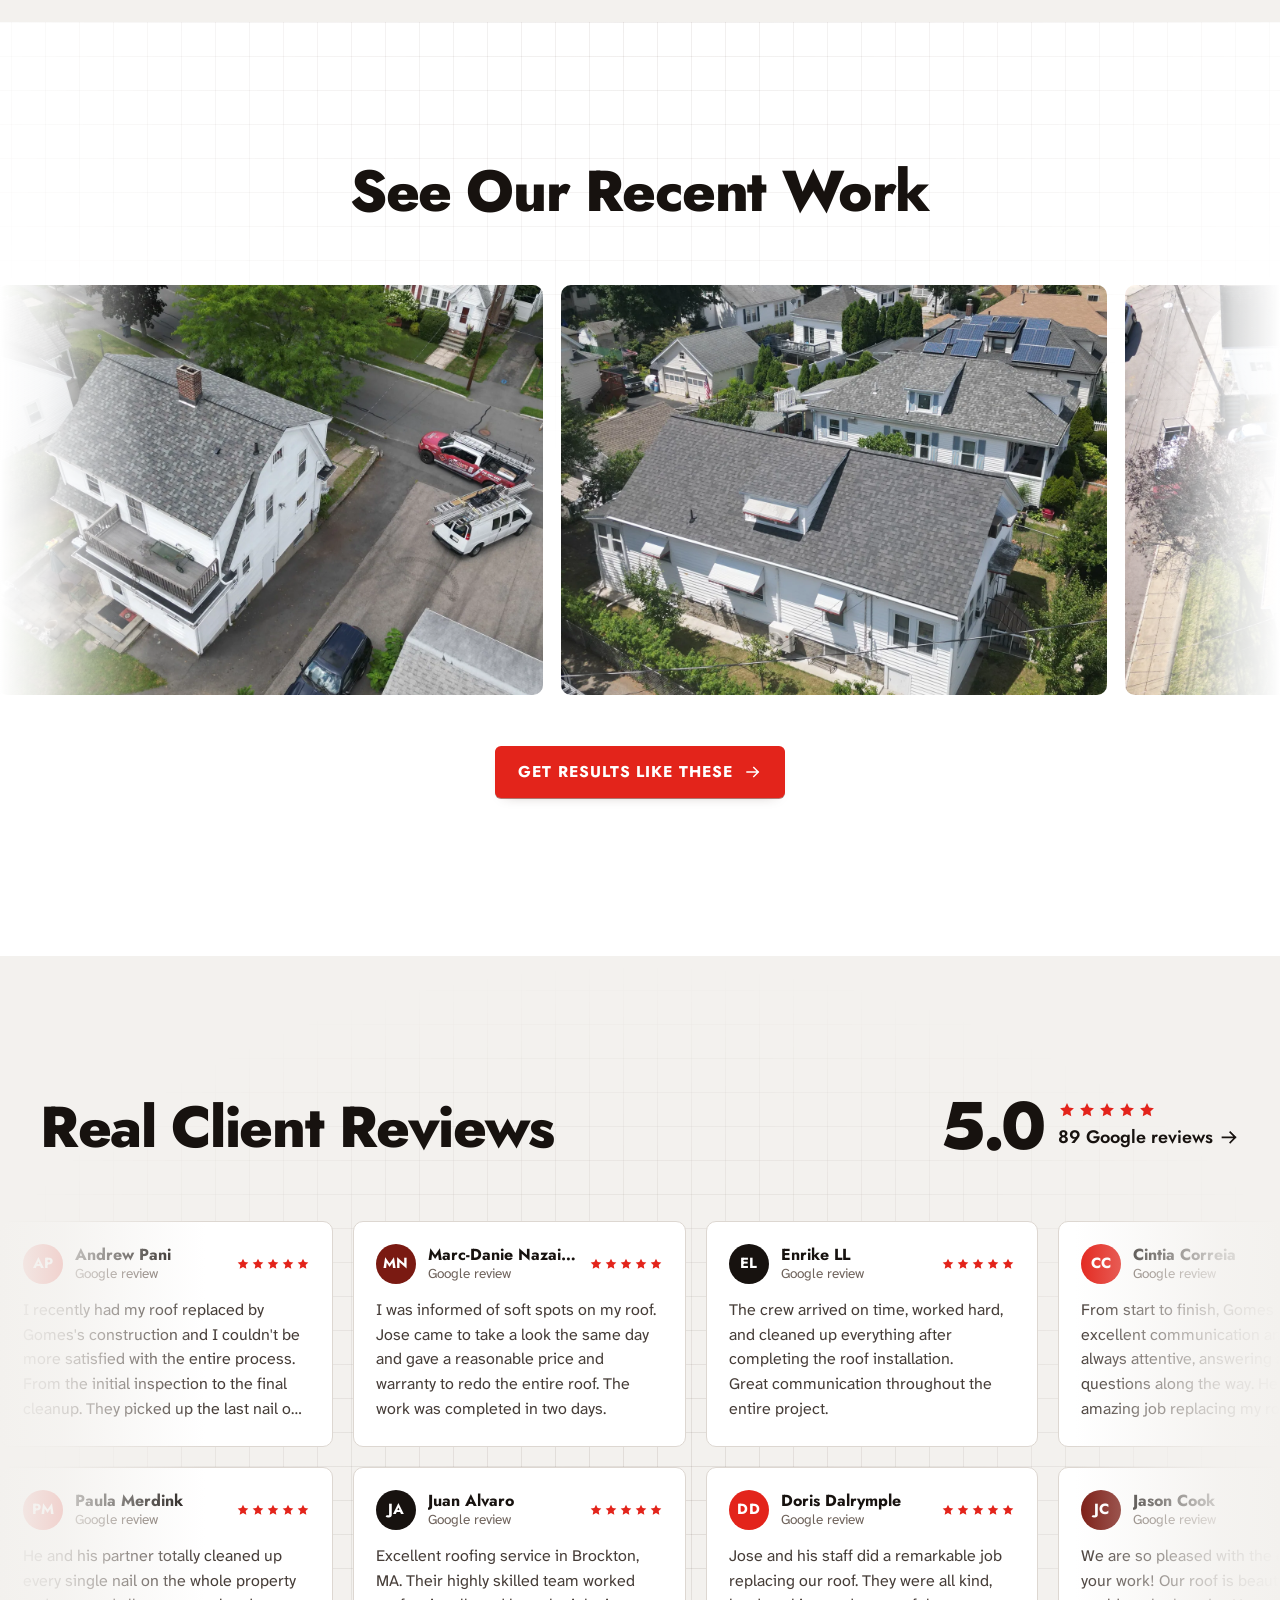
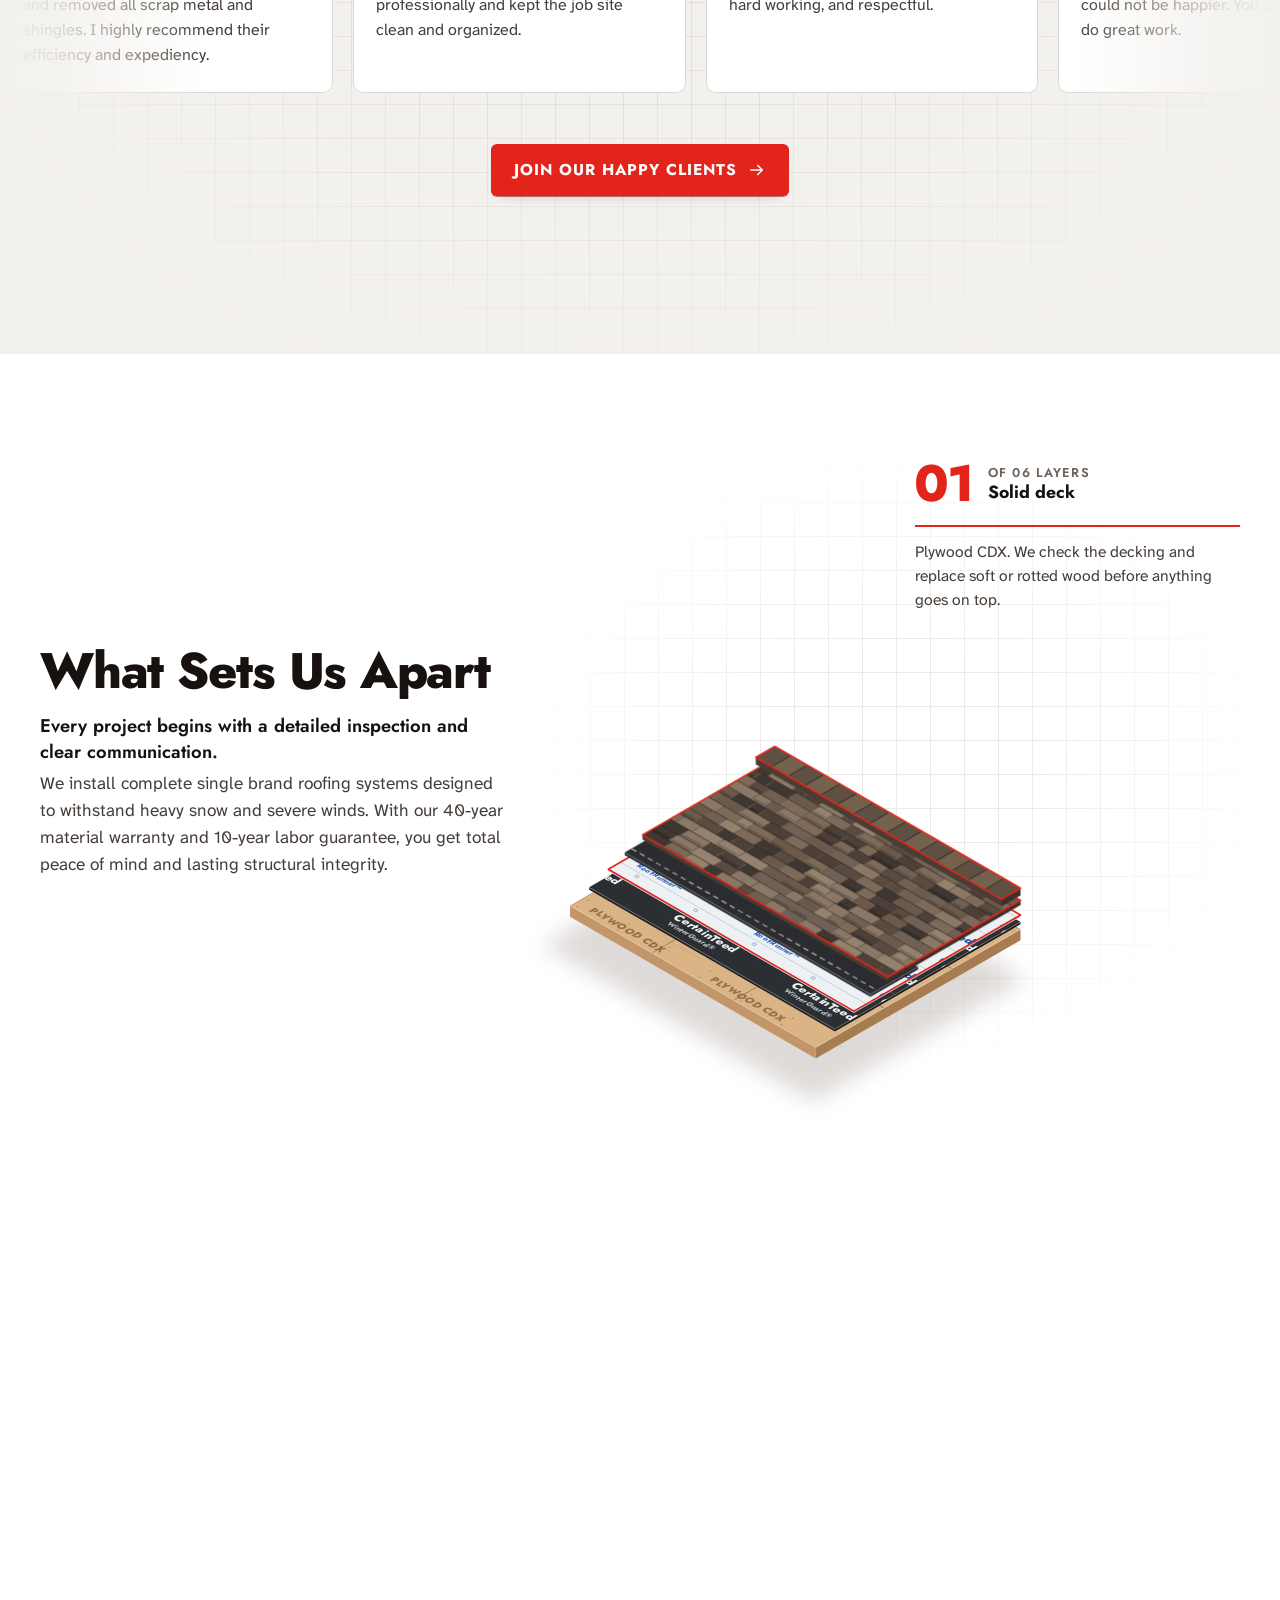
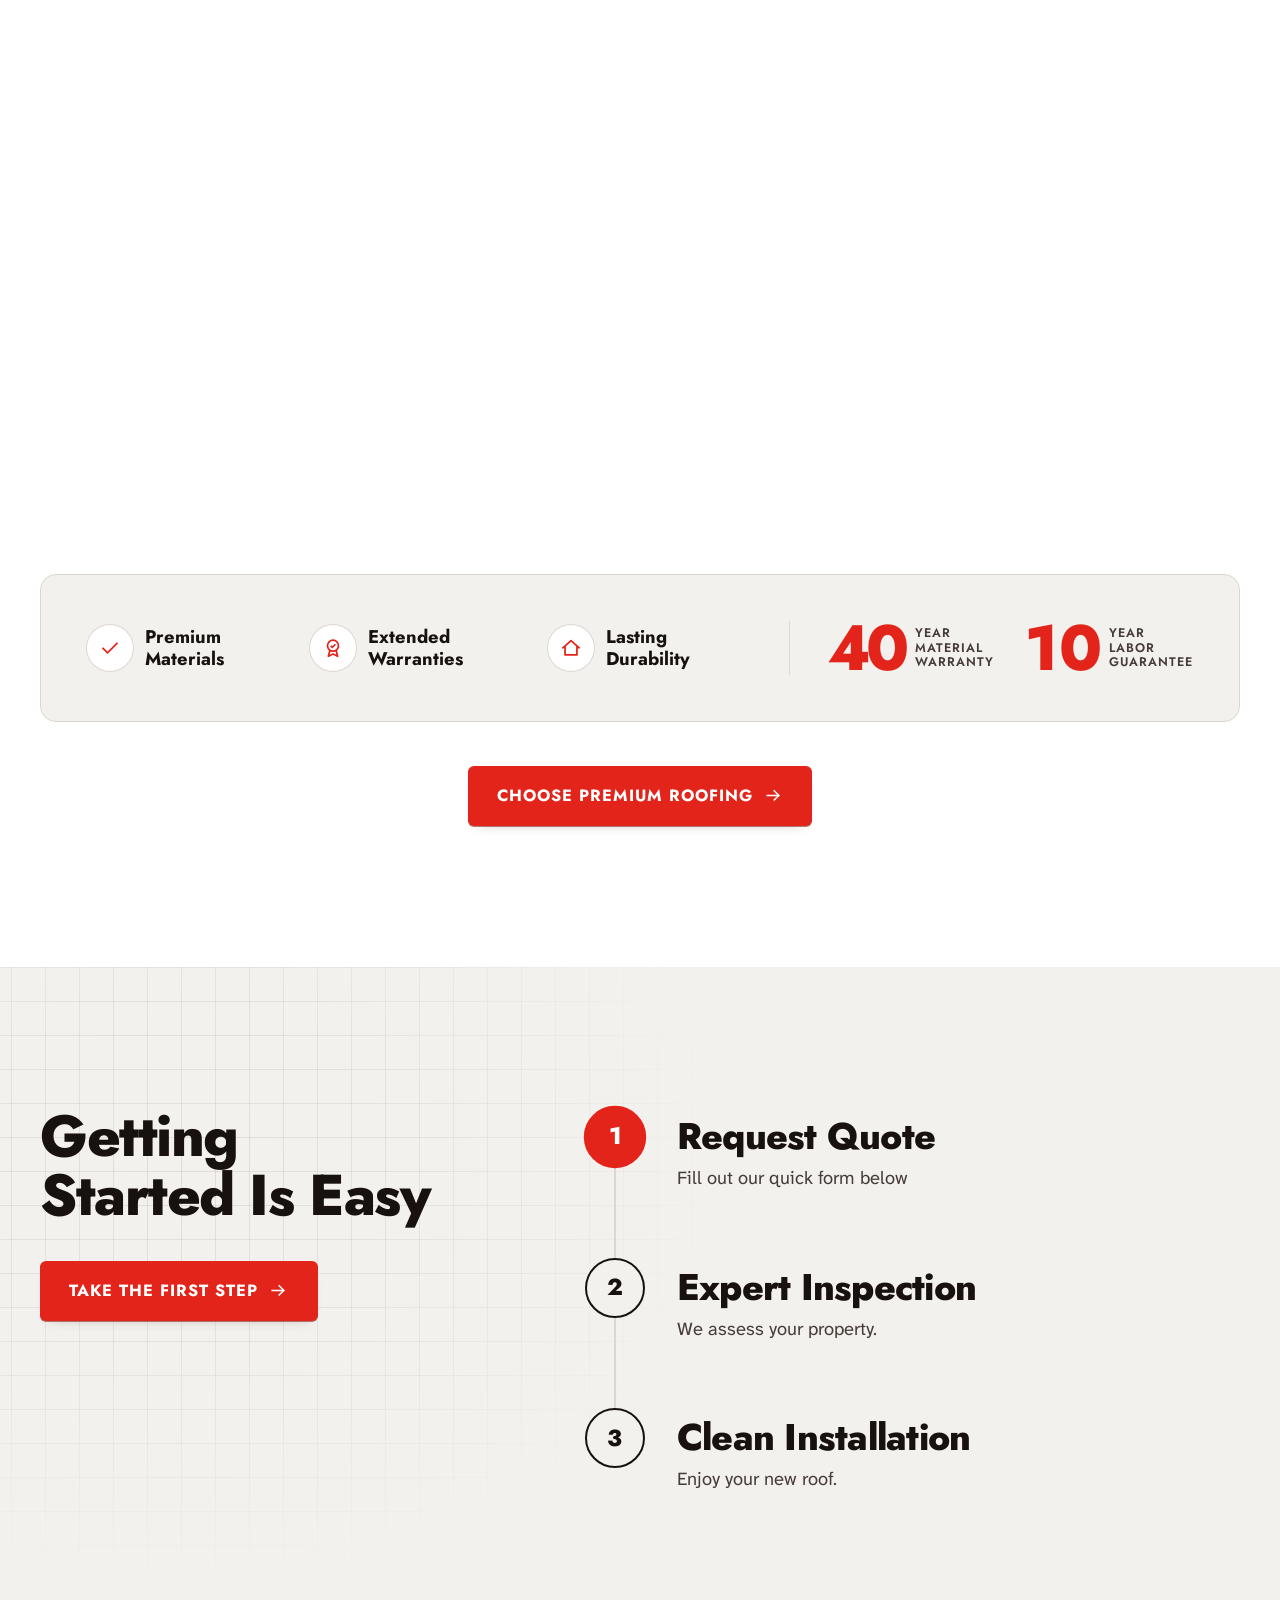
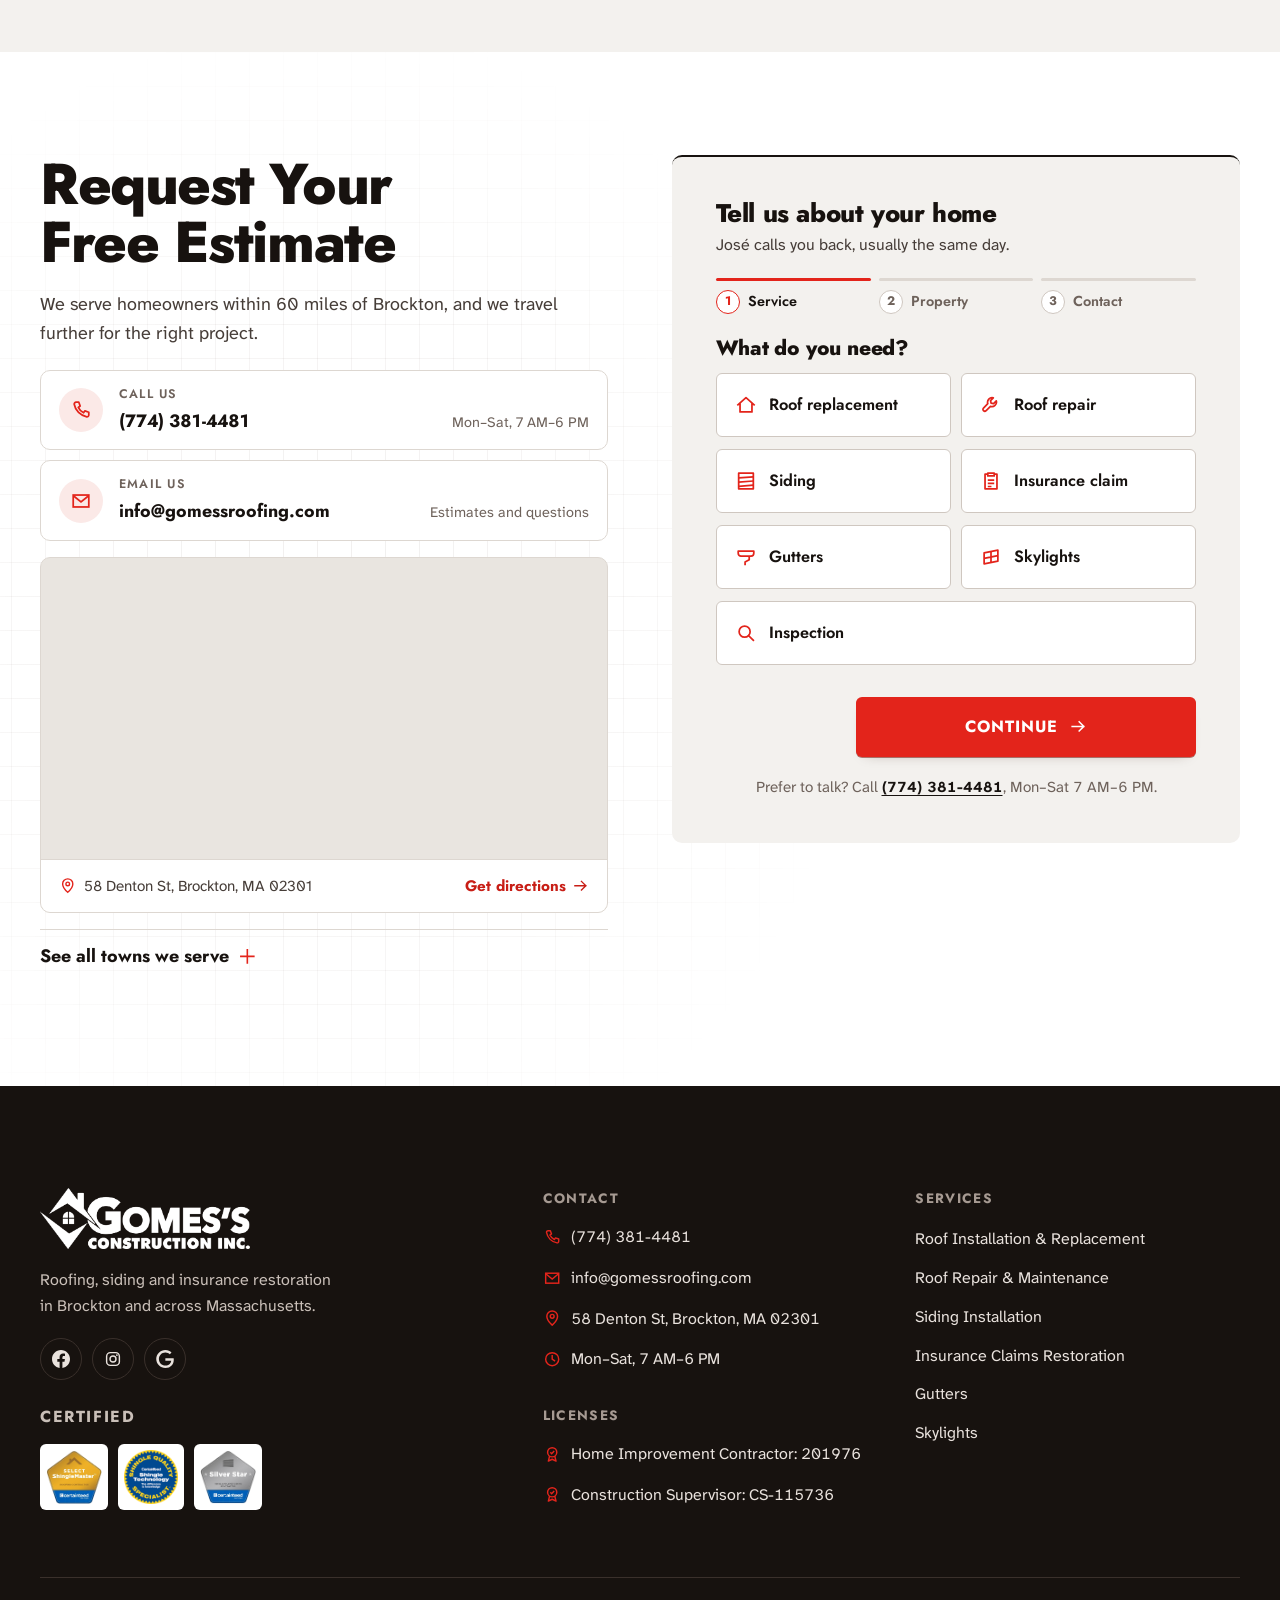
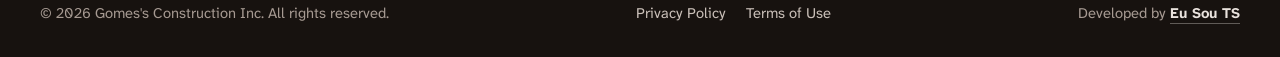
==== commit 2e51d515: "Send form leads to Web3Forms and the lead webhook - Real Web3Forms keys: hero + insurance claims, ho" ====
--- a/index.html
+++ b/index.html
@@ -130,7 +130,7 @@
         <h1 class="hero__title"><span class="hero__line">Get A Roof That</span> <span class="hero__line">Actually Lasts Through</span> <span class="hero__line">The <em class="hero__em">Brutal Winters</em></span></h1>
         <div class="hero__side">
           <form class="form form--hero" data-form data-antispam action="https://api.web3forms.com/submit" method="POST" novalidate>
-            <input type="hidden" name="access_key" value="YOUR_WEB3FORMS_ACCESS_KEY">
+            <input type="hidden" name="access_key" value="e436694f-de67-4701-b3bf-1a9ba04e45f4">
             <input type="hidden" name="subject" value="New estimate request from gomessroofing.com">
             <input type="hidden" name="from_name" value="Gomes's Construction Website">
             <input type="checkbox" name="botcheck" class="hp" tabindex="-1" autocomplete="off" aria-hidden="true">
@@ -697,7 +697,7 @@
 
         <div class="form-wrap">
           <form class="form" data-form data-antispam action="https://api.web3forms.com/submit" method="POST" novalidate>
-            <input type="hidden" name="access_key" value="YOUR_WEB3FORMS_ACCESS_KEY">
+            <input type="hidden" name="access_key" value="0cb20bdf-1d4e-42ef-b8bf-624bc0446396">
             <input type="hidden" name="subject" value="New estimate request from gomessroofing.com">
             <input type="hidden" name="from_name" value="Gomes's Construction Website">
             <input type="checkbox" name="botcheck" class="hp" tabindex="-1" autocomplete="off" aria-hidden="true">
@@ -841,6 +841,7 @@
   </div>
 
   <script src="assets/js/antispam.js?v=20261014" defer></script>
-  <script src="assets/js/main.js?v=20261014" defer></script>
+  <script src="assets/js/leads.js?v=20261105" defer></script>
+  <script src="assets/js/main.js?v=20261105" defer></script>
 </body>
 </html>
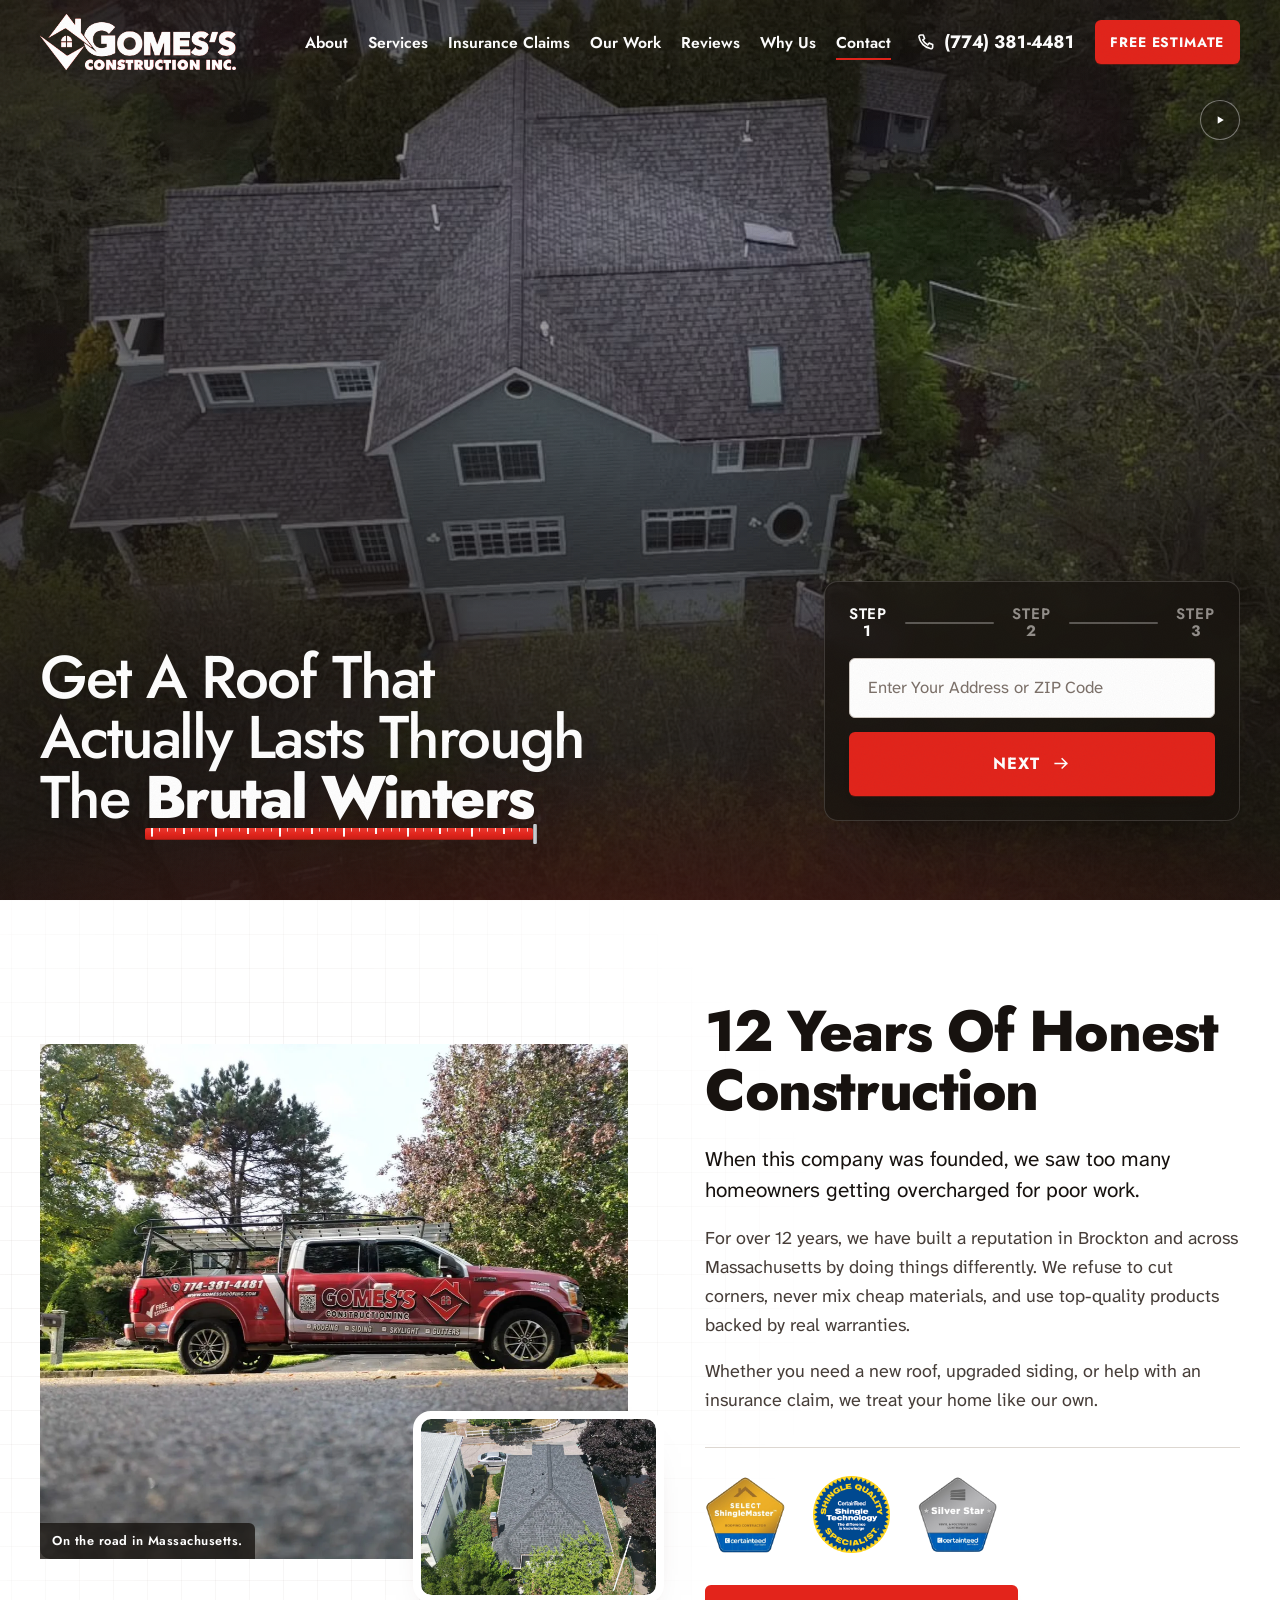
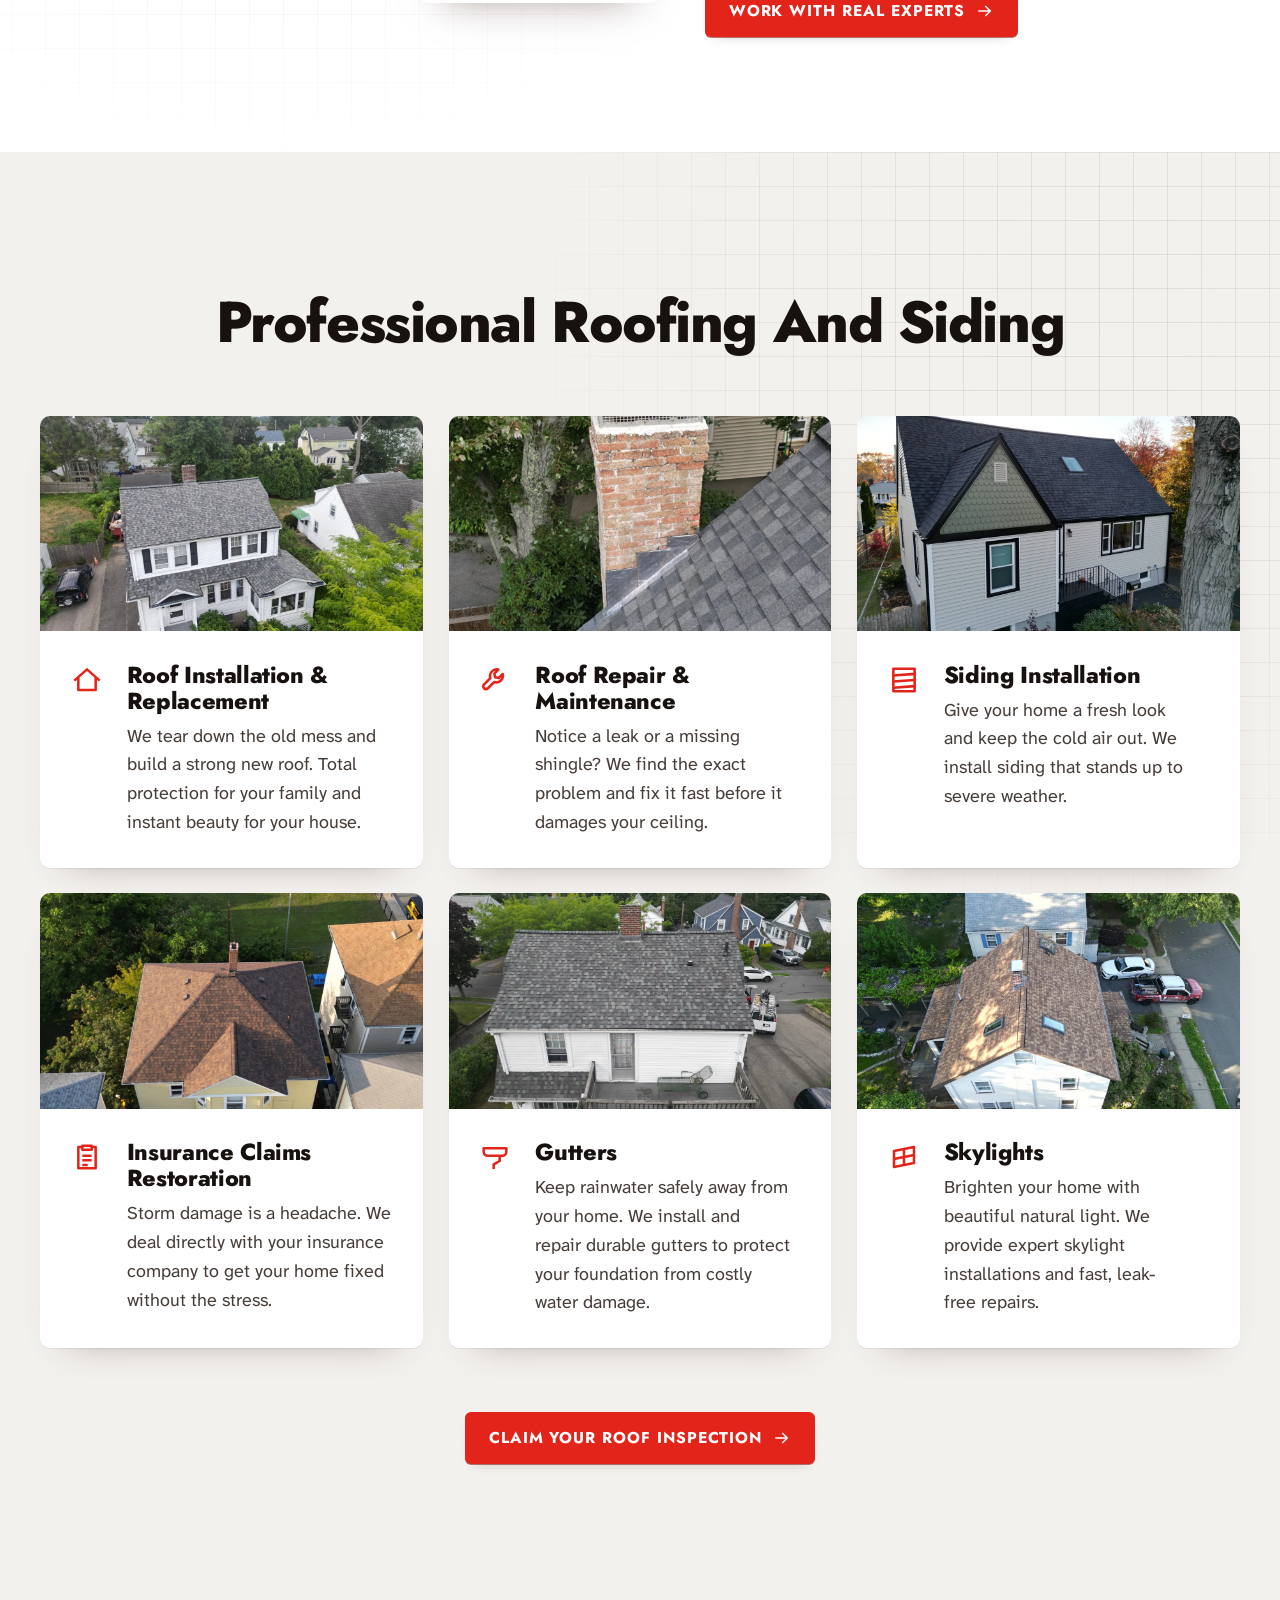
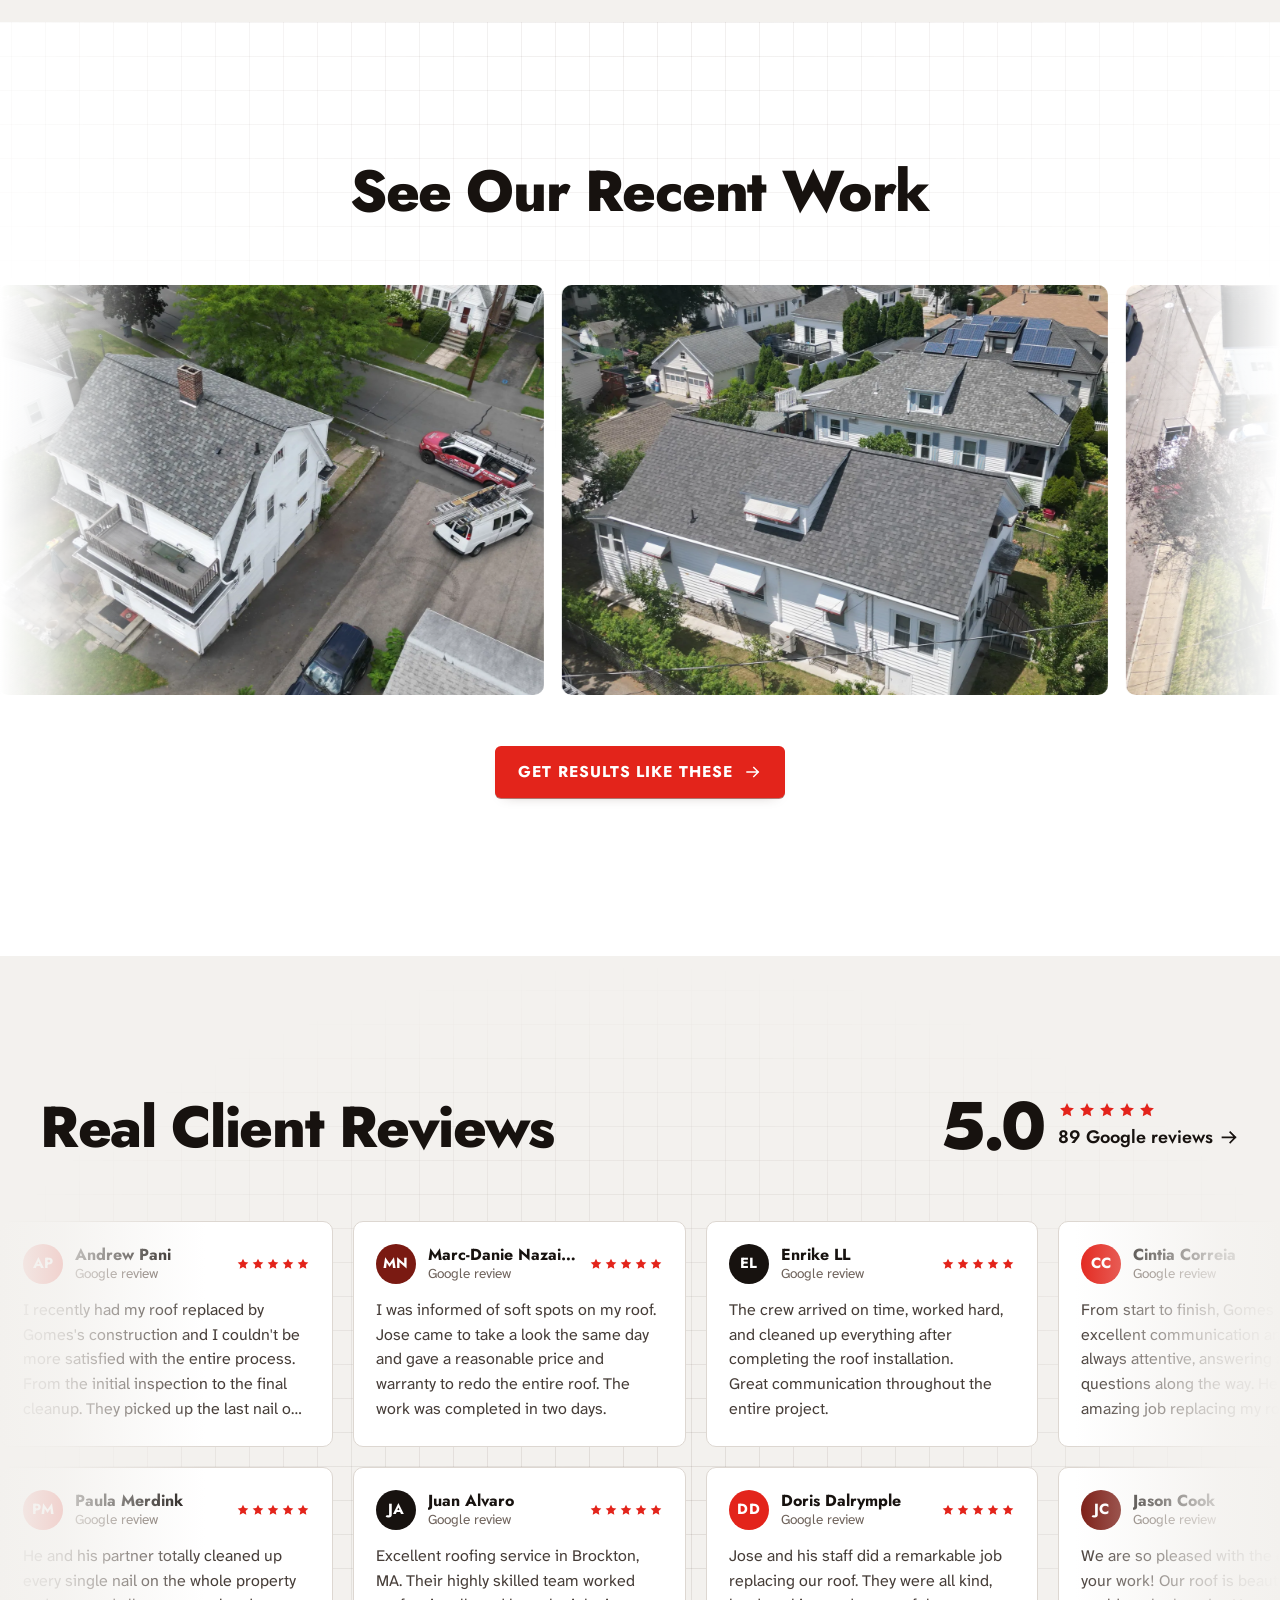
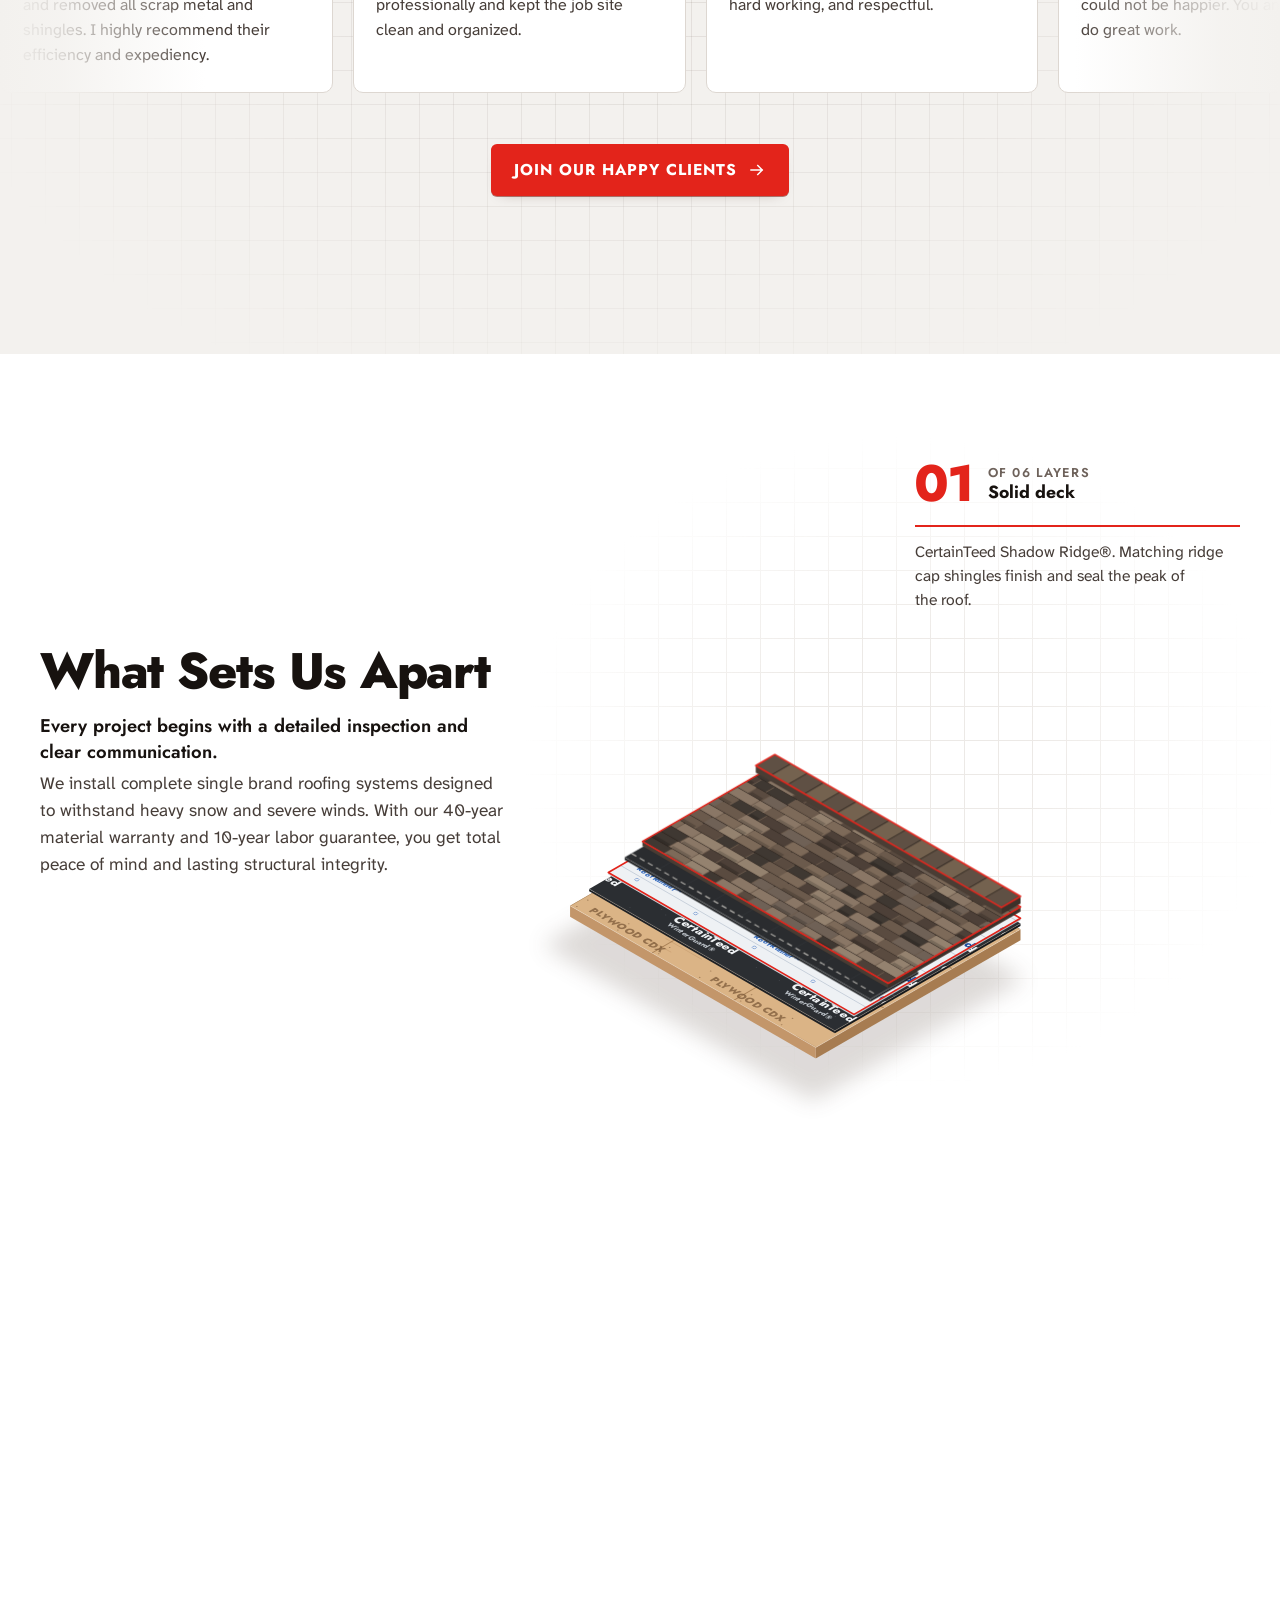
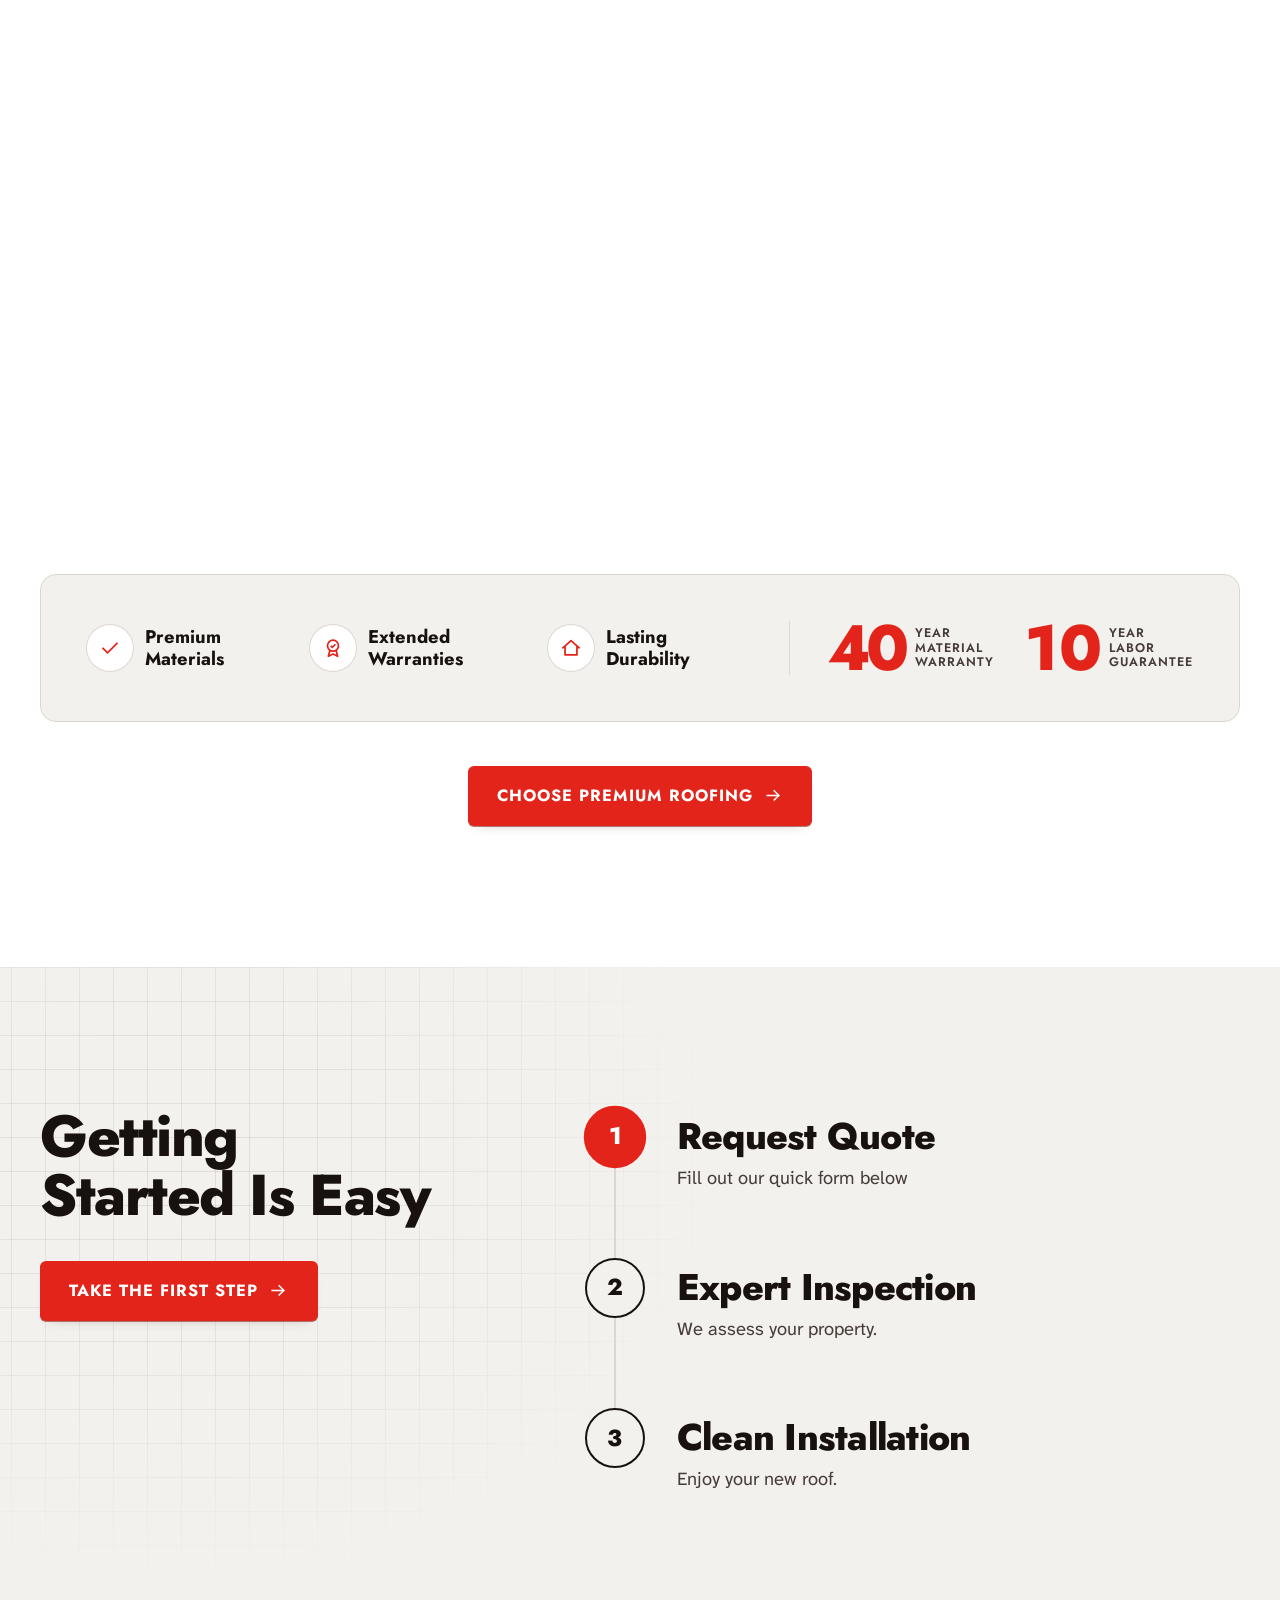
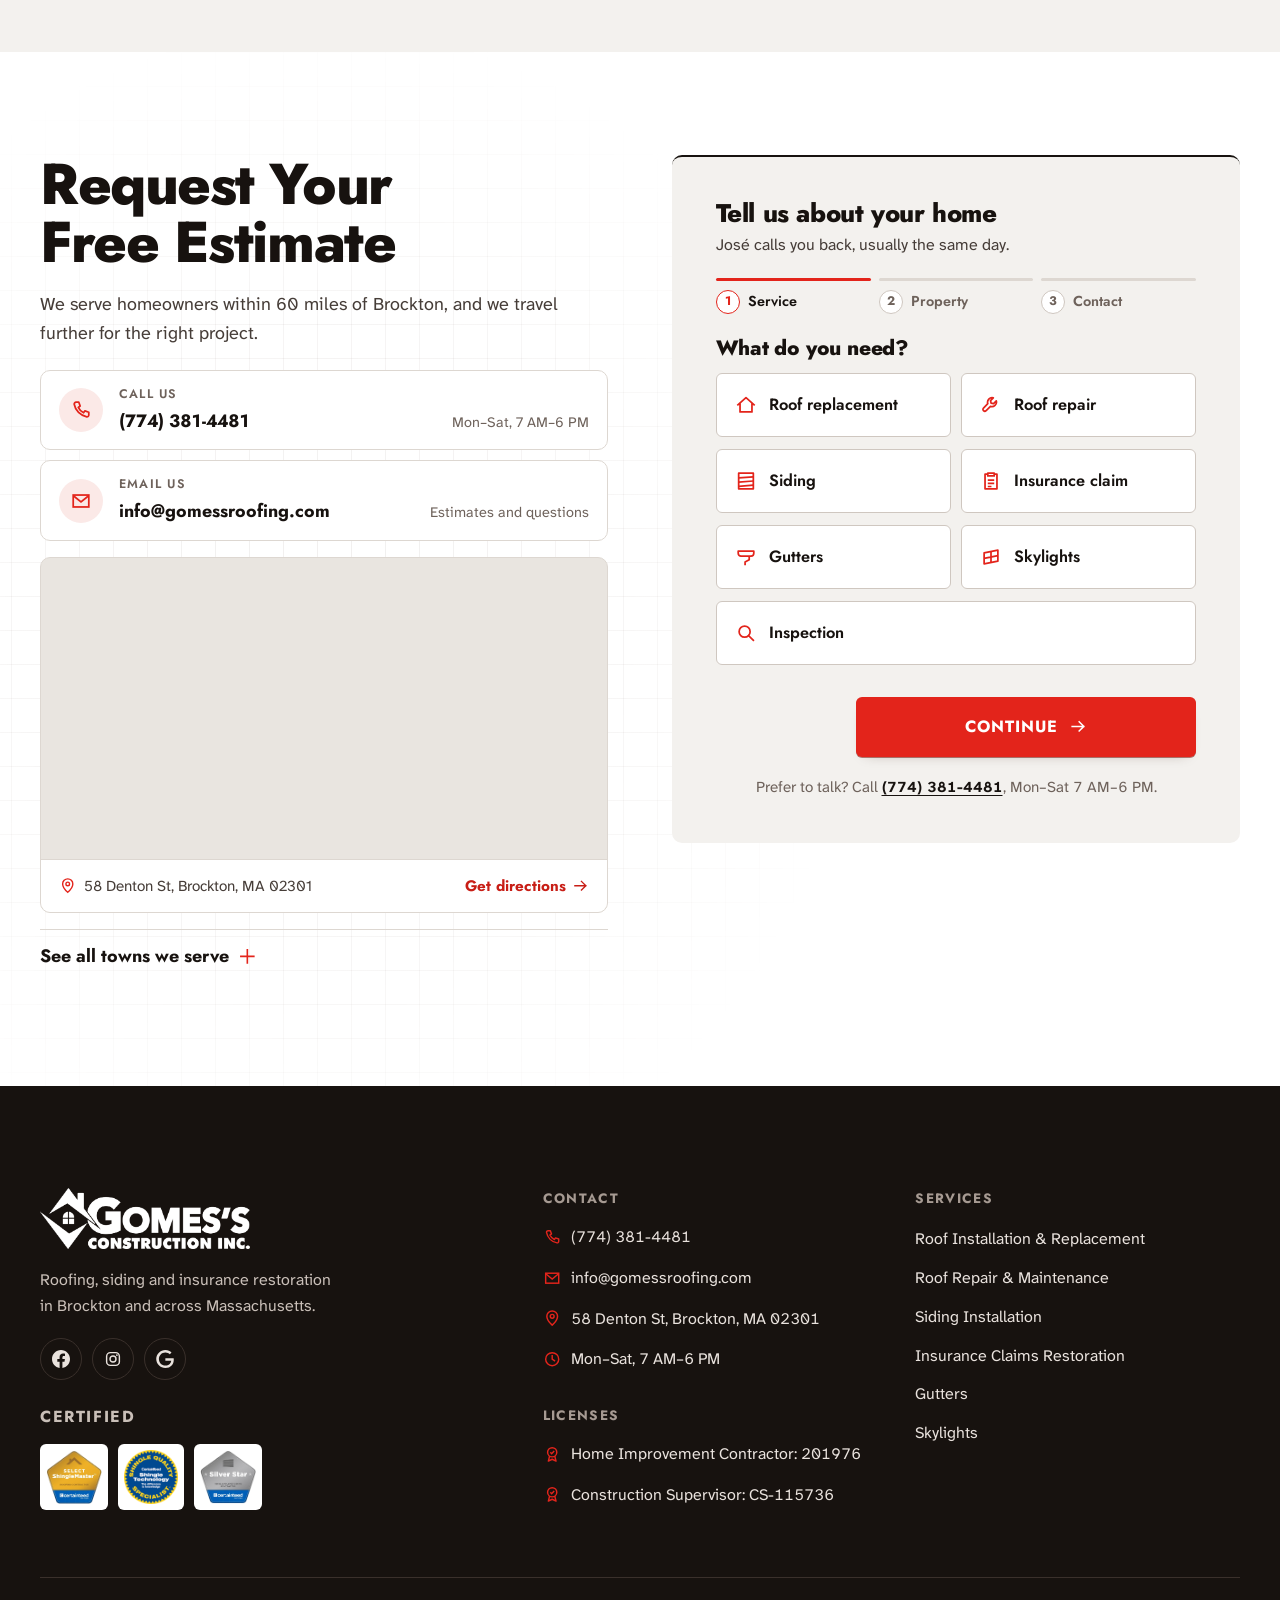
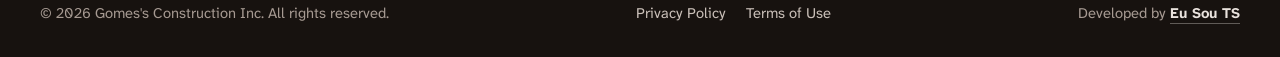
==== commit 5f9b4a4e: "Add a US phone mask to the site forms and log refused leads - Home hero, home estimate and insurance" ====
--- a/index.html
+++ b/index.html
@@ -841,7 +841,7 @@
   </div>
 
   <script src="assets/js/antispam.js?v=20261014" defer></script>
-  <script src="assets/js/leads.js?v=20261105" defer></script>
-  <script src="assets/js/main.js?v=20261105" defer></script>
+  <script src="assets/js/leads.js?v=20261105-2" defer></script>
+  <script src="assets/js/main.js?v=20261105-2" defer></script>
 </body>
 </html>
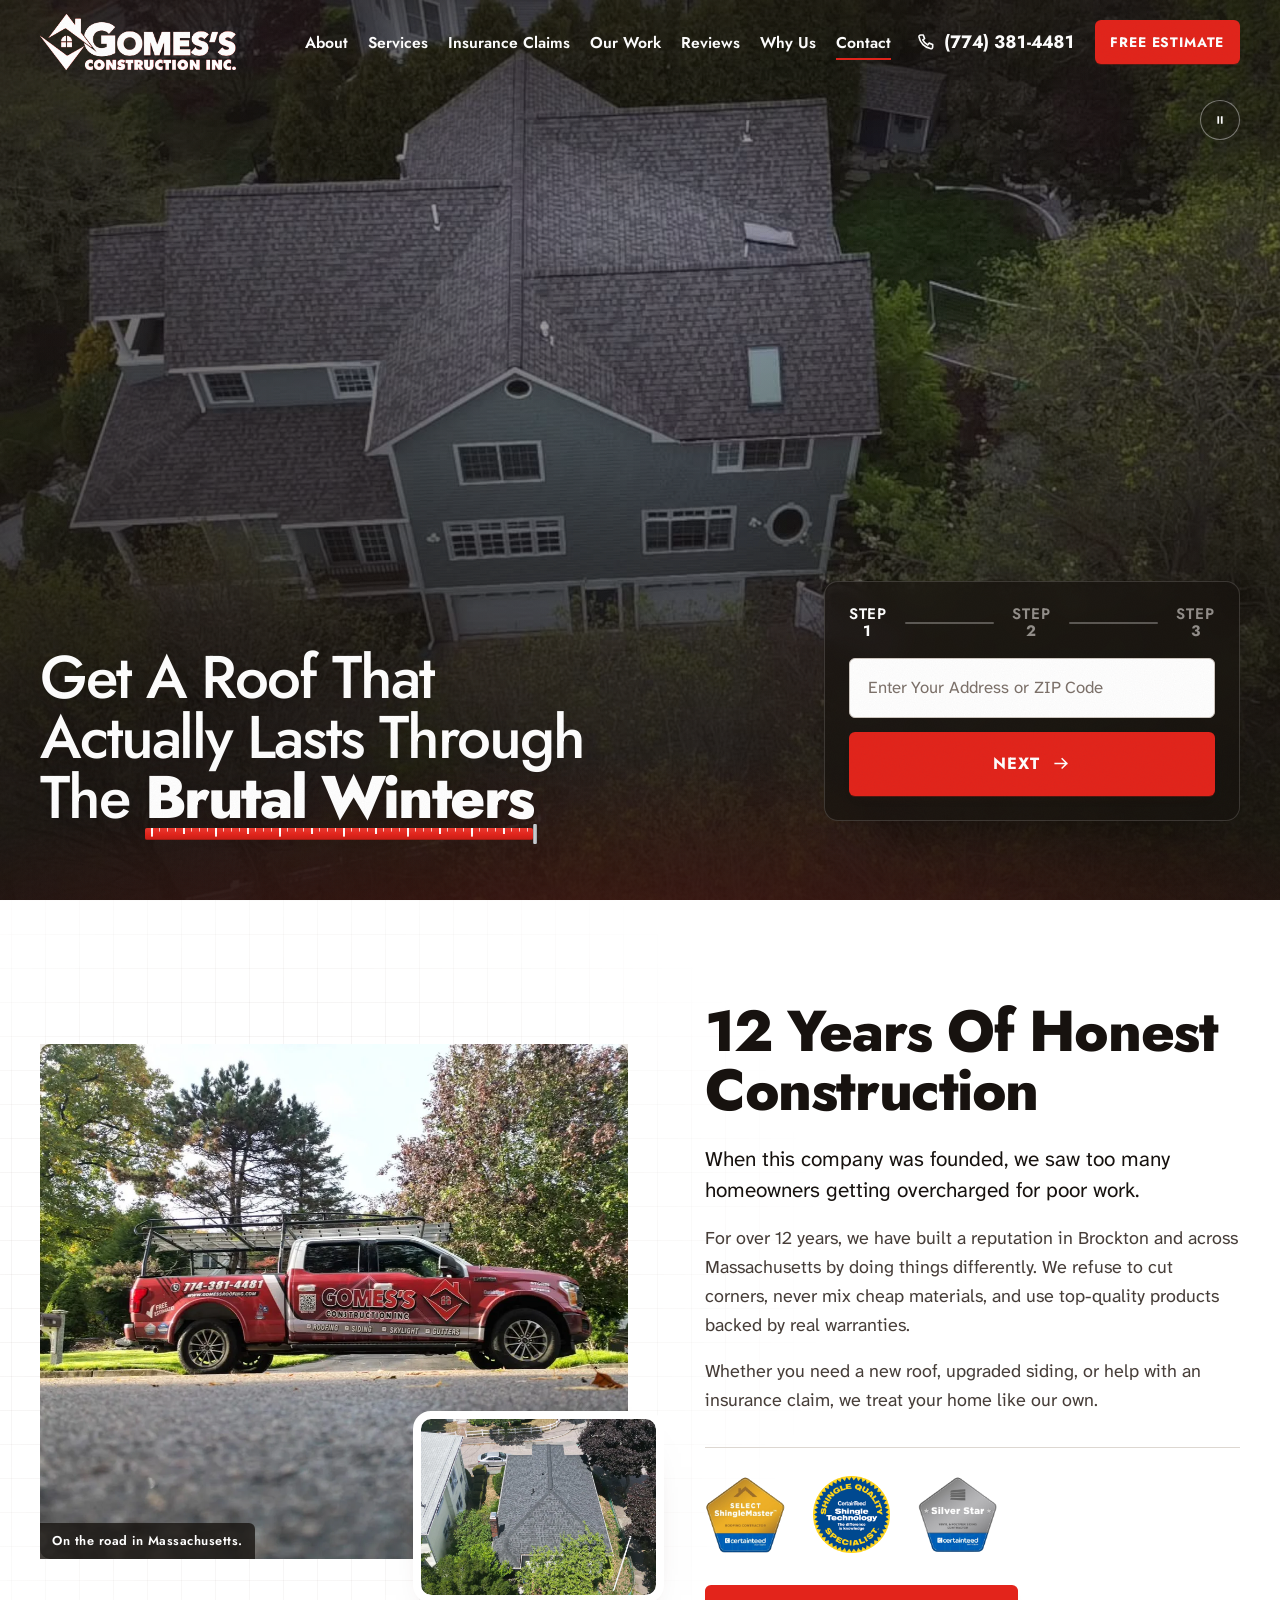
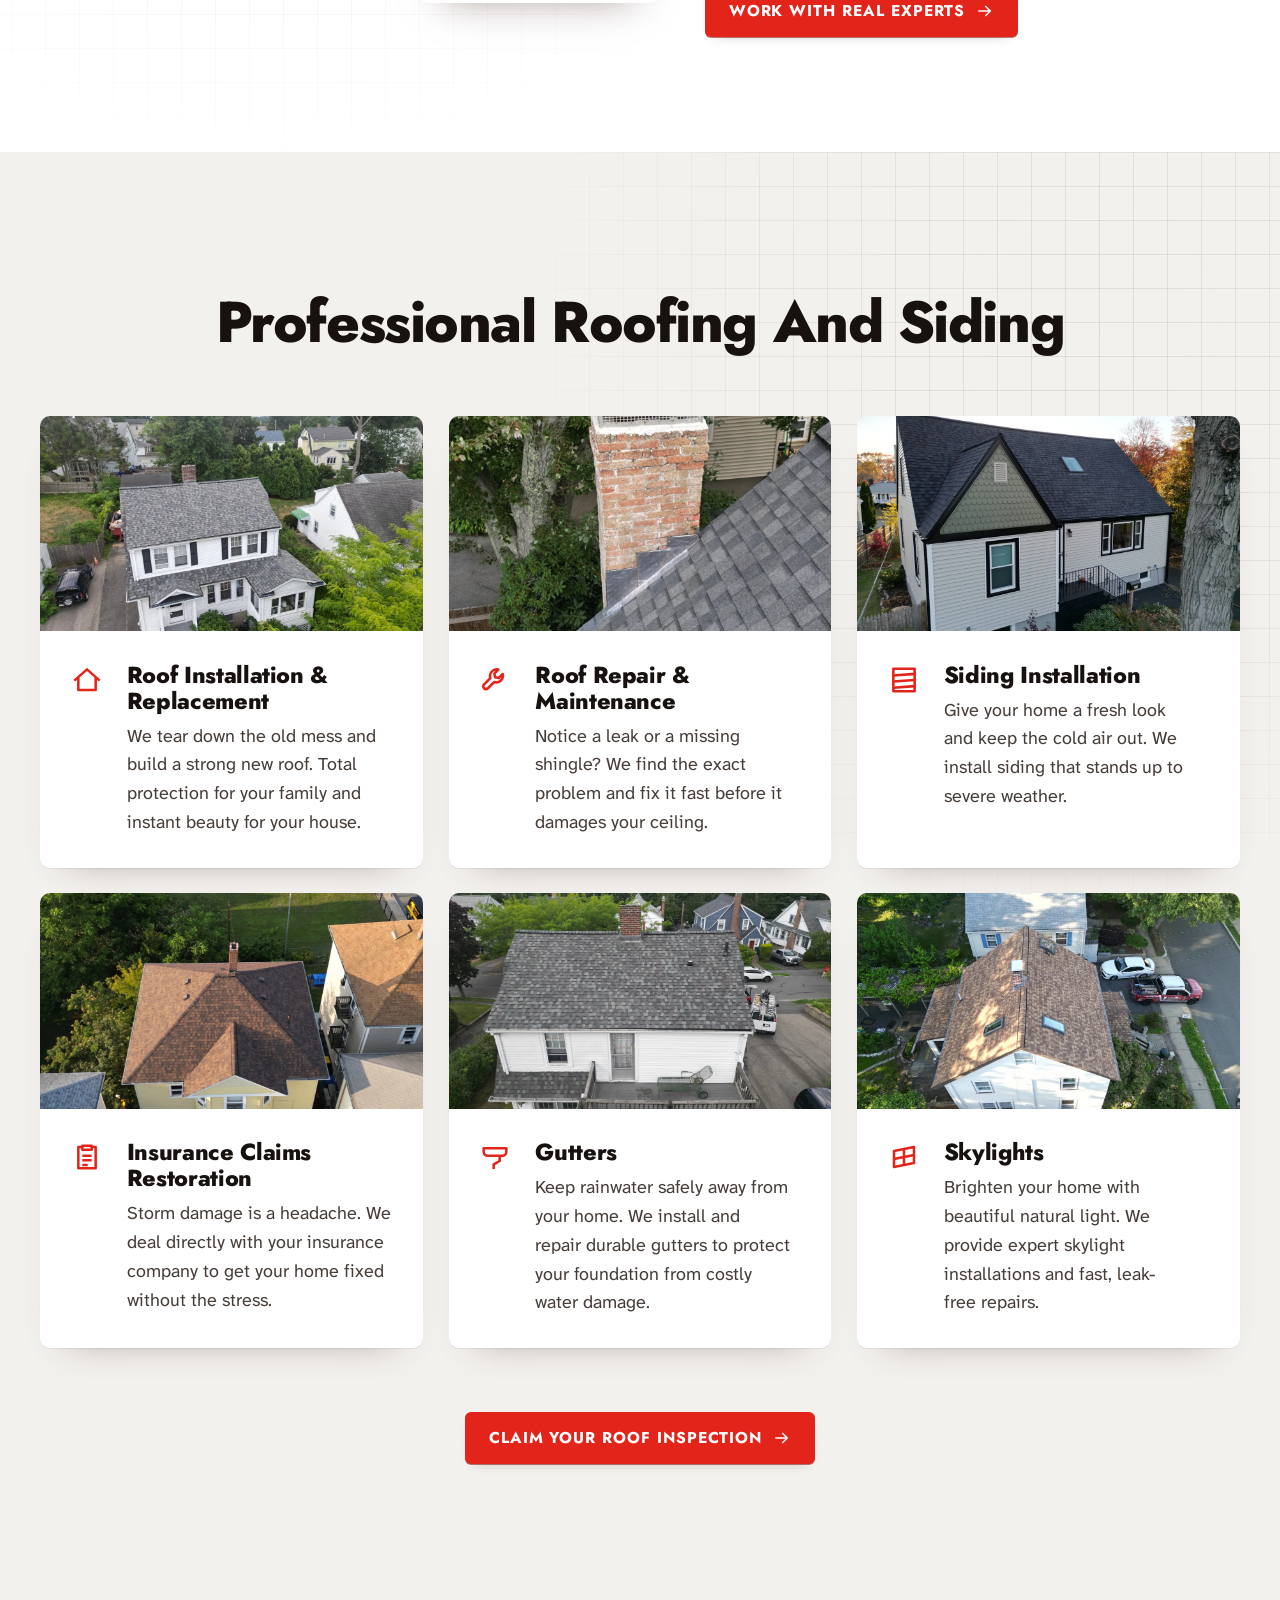
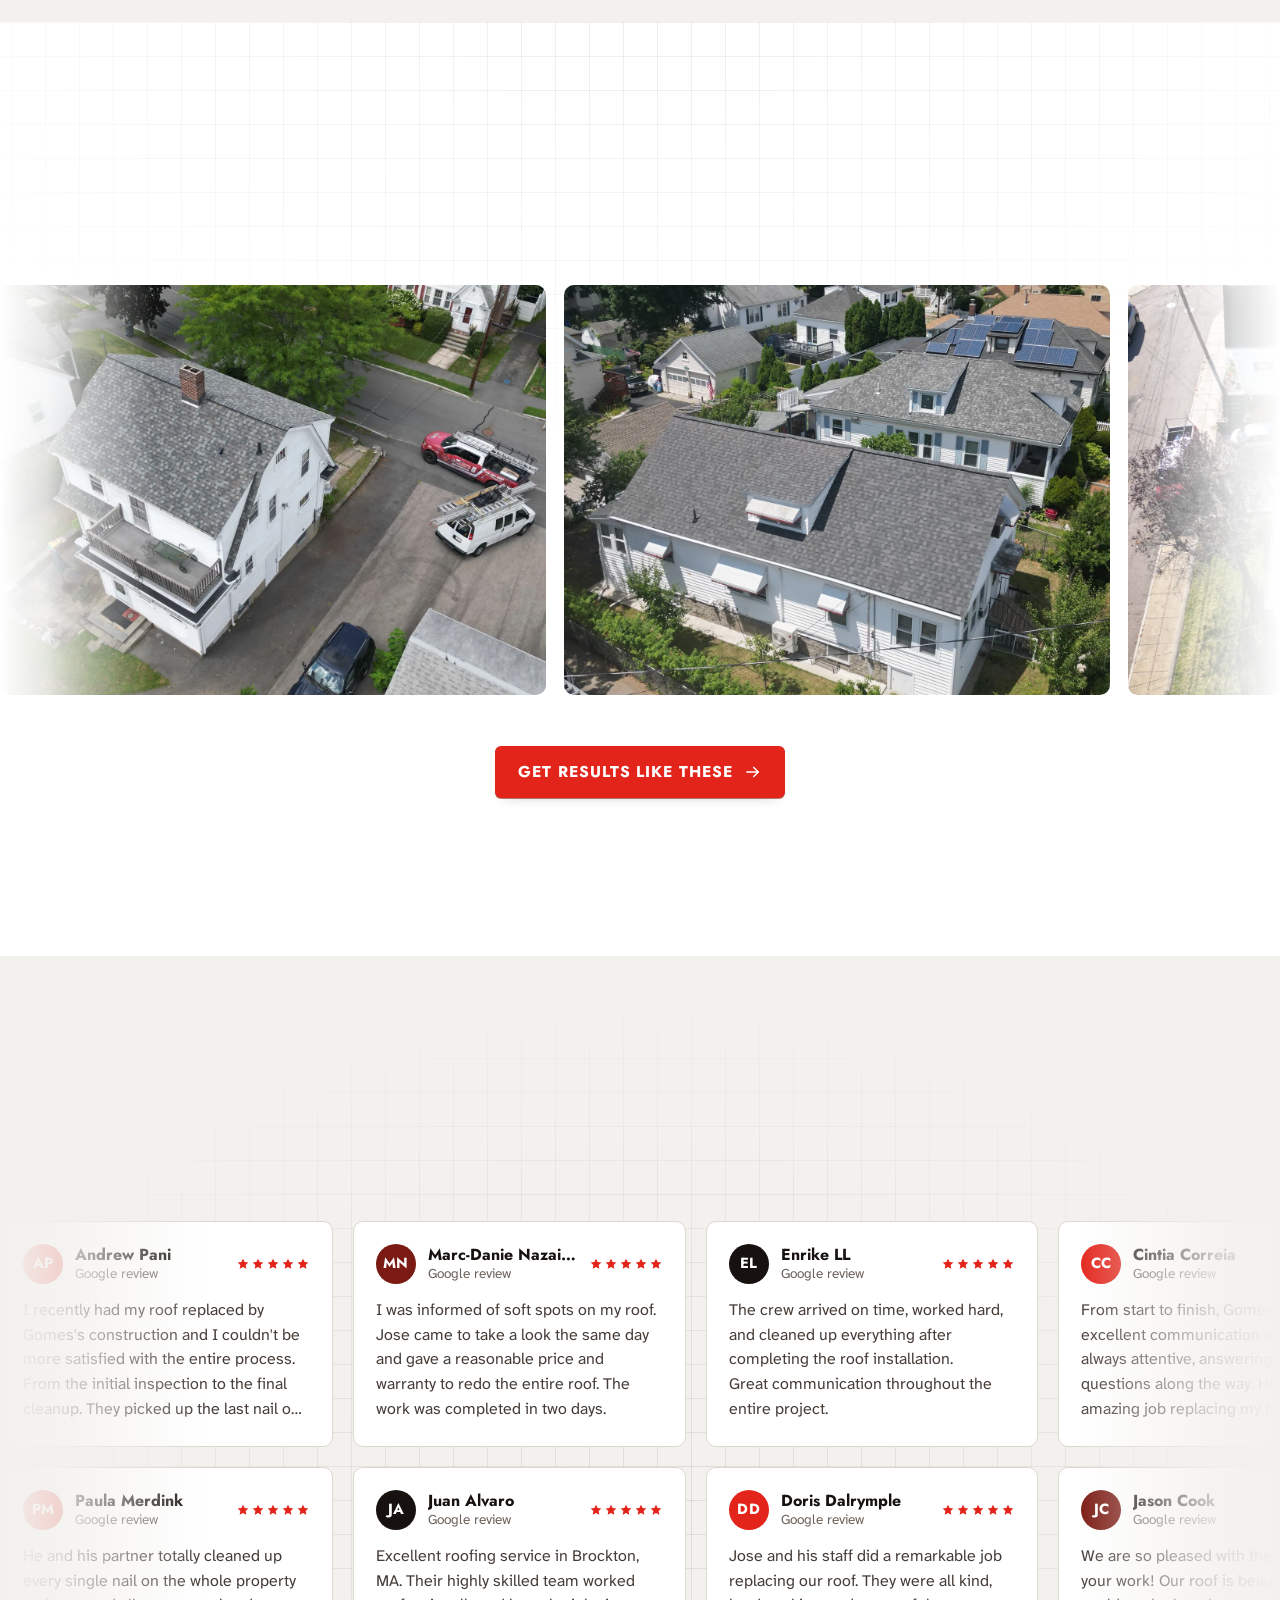
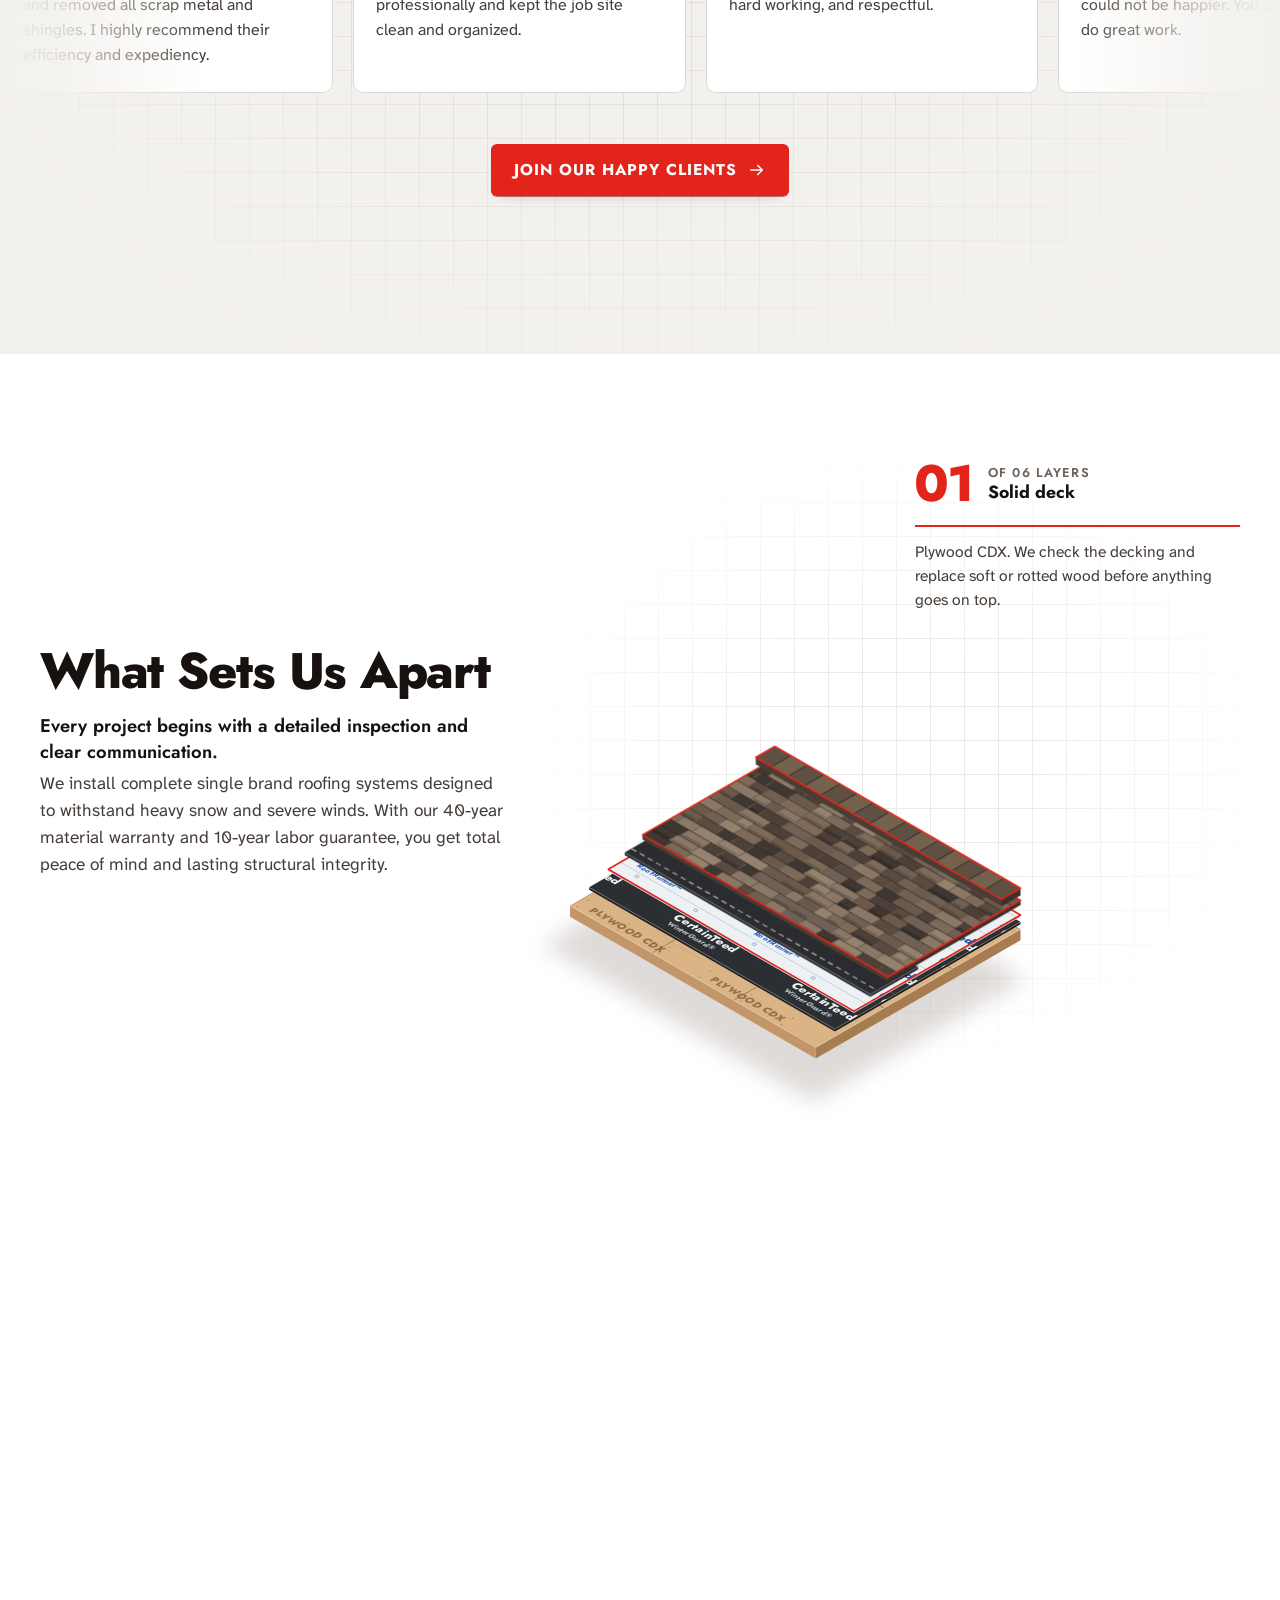
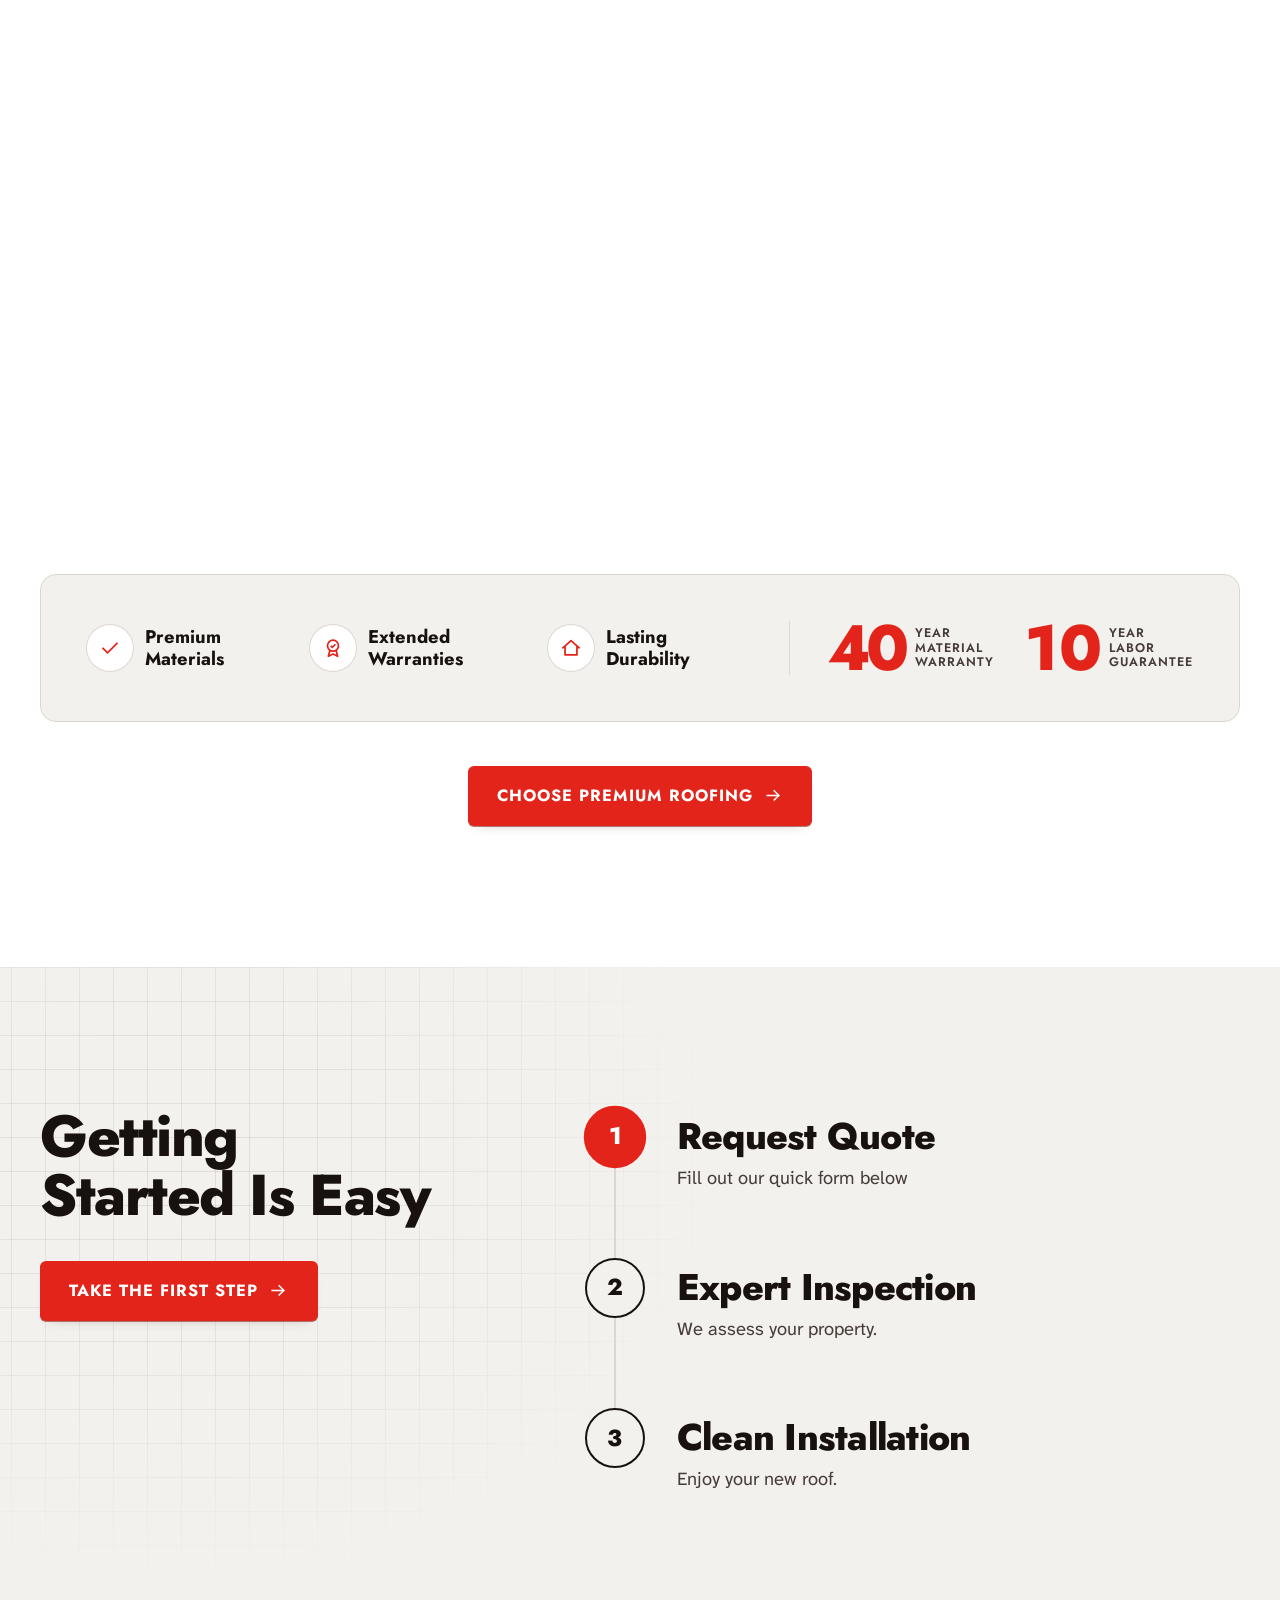
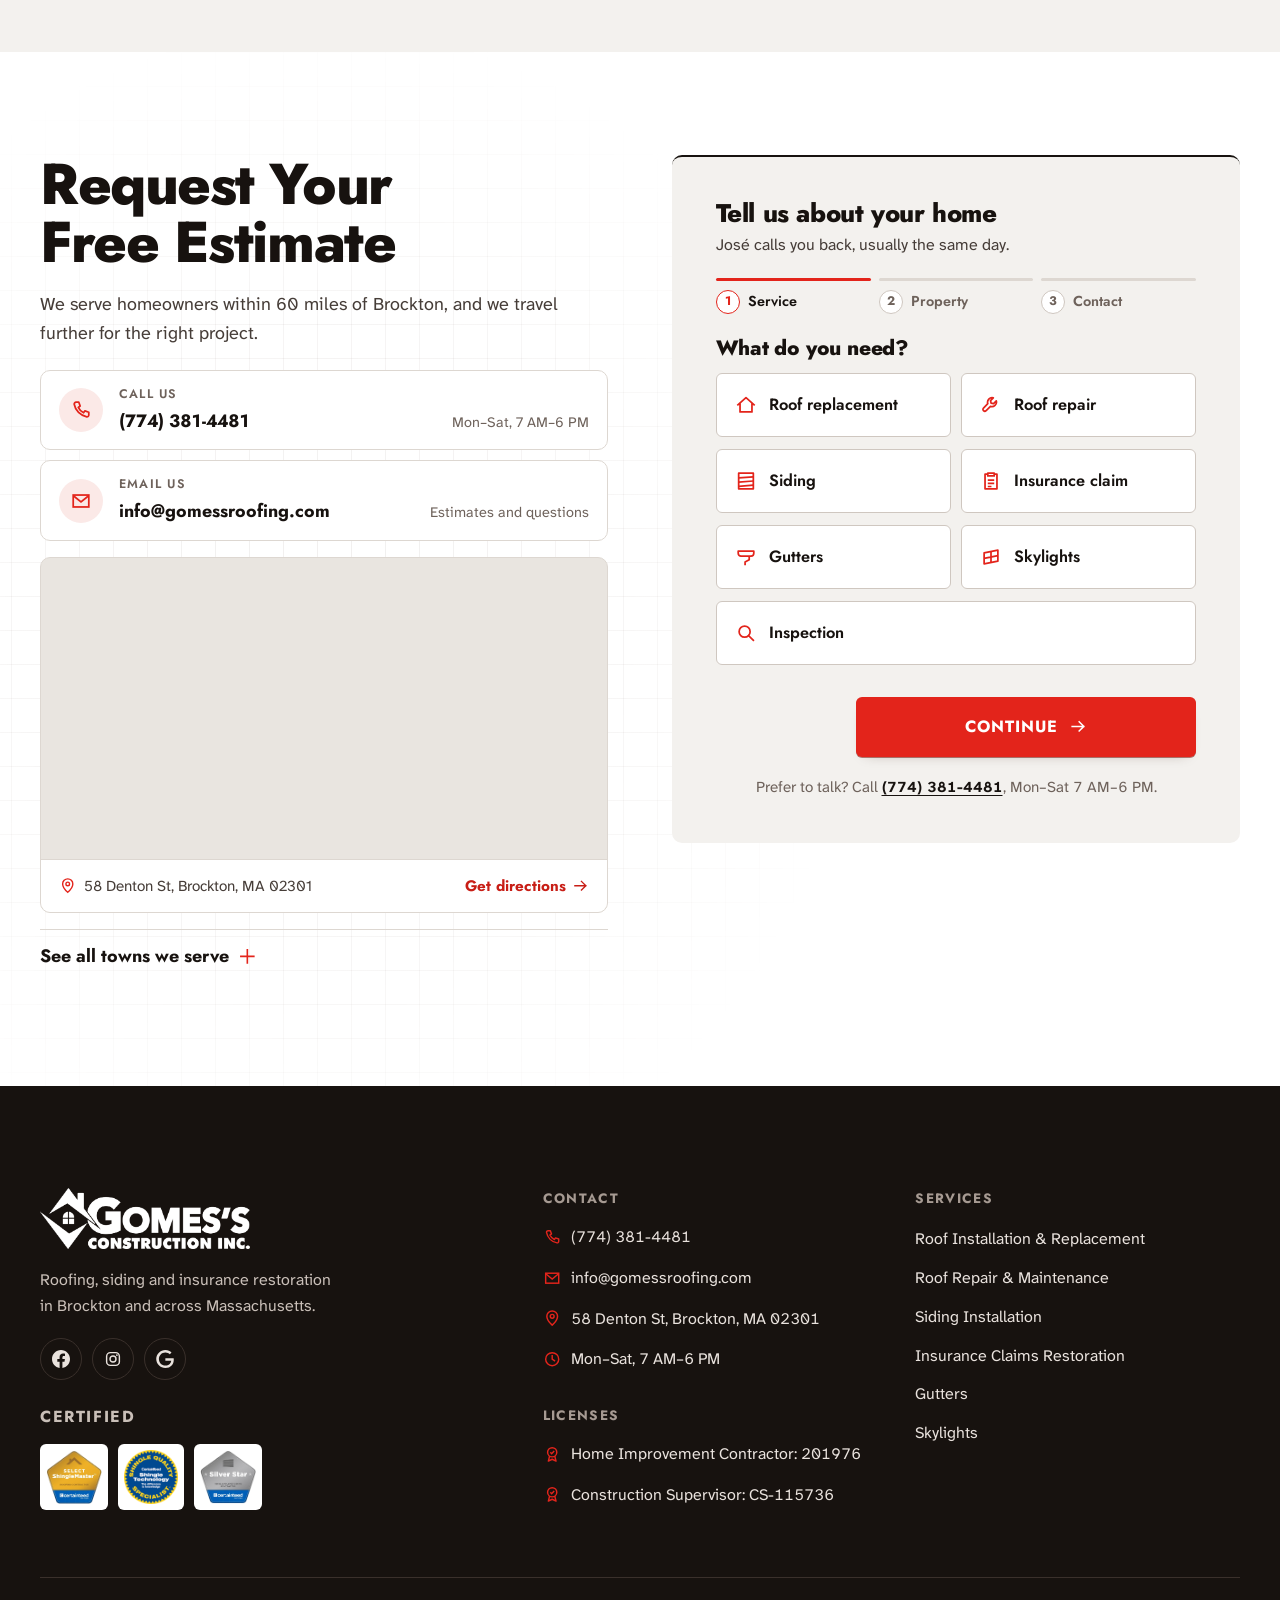
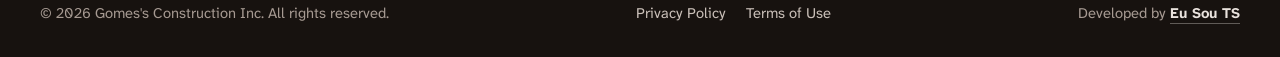
==== commit 6b54ffbb: "Add the Meta Pixel to every page Co-Authored-By: Claude Opus 5.5 <noreply@anthropic.com>" ====
--- a/index.html
+++ b/index.html
@@ -10,6 +10,20 @@
   'https://www.googletagmanager.com/gtm.js?id='+i+dl;f.parentNode.insertBefore(j,f);
   })(window,document,'script','dataLayer','GTM-TX7CTJMK');</script>
   <!-- End Google Tag Manager -->
+  <!-- Meta Pixel Code -->
+  <script>
+  !function(f,b,e,v,n,t,s)
+  {if(f.fbq)return;n=f.fbq=function(){n.callMethod?
+  n.callMethod.apply(n,arguments):n.queue.push(arguments)};
+  if(!f._fbq)f._fbq=n;n.push=n;n.loaded=!0;n.version='2.0';
+  n.queue=[];t=b.createElement(e);t.async=!0;
+  t.src=v;s=b.getElementsByTagName(e)[0];
+  s.parentNode.insertBefore(t,s)}(window, document,'script',
+  'https://connect.facebook.net/en_US/fbevents.js');
+  fbq('init', '1625205539333859');
+  fbq('track', 'PageView');
+  </script>
+  <!-- End Meta Pixel Code -->
   <title>Gomes's Construction Inc. | Roofing &amp; Siding in Brockton, MA</title>
   <meta name="description" content="Roof replacement, roof repair, siding and insurance claim restoration in Brockton and across Massachusetts. Complete CertainTeed roofing systems with a 40-year material and 10-year labor guarantee.">
   <meta name="theme-color" content="#ffffff">
@@ -52,6 +66,11 @@
   <noscript><iframe src="https://www.googletagmanager.com/ns.html?id=GTM-TX7CTJMK"
   height="0" width="0" style="display:none;visibility:hidden"></iframe></noscript>
   <!-- End Google Tag Manager (noscript) -->
+  <!-- Meta Pixel Code (noscript) -->
+  <noscript><img height="1" width="1" style="display:none"
+  src="https://www.facebook.com/tr?id=1625205539333859&ev=PageView&noscript=1"
+  /></noscript>
+  <!-- End Meta Pixel Code (noscript) -->
   <svg class="sprite" aria-hidden="true">
     <symbol id="i-arrow" viewBox="0 0 24 24"><path d="M4 12h15M13 6l6 6-6 6" fill="none" stroke="currentColor" stroke-width="1.9" stroke-linecap="square"/></symbol>
     <symbol id="i-phone" viewBox="0 0 24 24"><path d="M6.6 3.5h3l1.5 4.2-2.1 1.5a12 12 0 0 0 5.8 5.8l1.5-2.1 4.2 1.5v3a2 2 0 0 1-2.2 2A17 17 0 0 1 4.6 5.7a2 2 0 0 1 2-2.2Z" fill="none" stroke="currentColor" stroke-width="1.9" stroke-linejoin="round"/></symbol>
